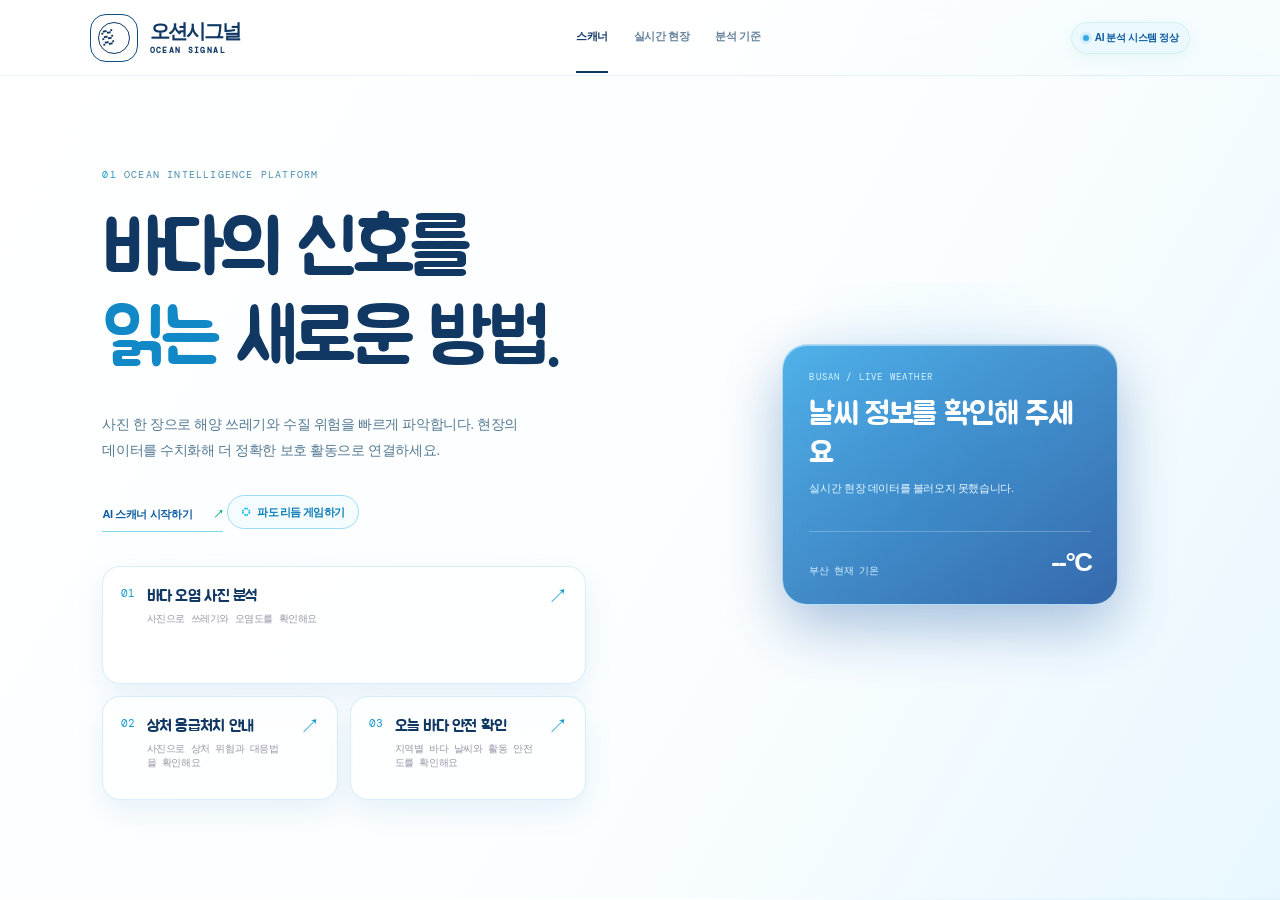
==== index.html @ 279c1b38 "Add ocean wave rhythm mini game" ====
<!doctype html>
<html lang="ko">
  <head>
    <meta charset="UTF-8" />
    <meta name="viewport" content="width=device-width, initial-scale=1.0" />
    <meta name="description" content="해양 쓰레기와 수질 위험을 AI 이미지로 분석하는 오션시그널" />
    <title>오션시그널 | AI 해양 오염 스캐너</title>
    <script>if (location.pathname.endsWith('/index.html')) location.replace('./');</script>
    <link rel="preconnect" href="https://fonts.googleapis.com" />
    <link rel="preconnect" href="https://fonts.gstatic.com" crossorigin />
    <link href="https://fonts.googleapis.com/css2?family=DM+Mono:wght@400;500&family=Manrope:wght@400;500;600;700;800&display=swap" rel="stylesheet" />
    <link rel="preconnect" href="https://fonts.googleapis.com" />
    <link rel="preconnect" href="https://fonts.gstatic.com" crossorigin />
    <link href="https://fonts.googleapis.com/css2?family=Jua&display=swap" rel="stylesheet" />
    <link rel="stylesheet" href="styles.css?v=app-ui22" />
  </head>
  <body class="home-page">
    <div class="page-shell">
      <header class="topbar">
        <a class="brand" href="#top" aria-label="오션시그널 홈">
          <span class="brand-mark">◒</span>
          <span>오션시그널</span>
        </a>
        <nav class="nav-links" aria-label="주요 메뉴">
          <a class="active" href="scanner.html">스캐너</a>
          <a href="report.html">실시간 현장</a>
          <a href="method.html">분석 기준</a>
        </nav>
        <div class="status-pill"><span class="pulse"></span>AI 분석 시스템 정상</div>
      </header>

      <main id="top">
        <section class="hero">
          <div class="hero-copy">
            <div class="eyebrow"><span>01</span> OCEAN INTELLIGENCE PLATFORM</div>
            <h1>바다의 신호를<br /><em>읽는</em> 새로운 방법.</h1>
            <p>사진 한 장으로 해양 쓰레기와 수질 위험을 빠르게 파악합니다. 현장의 데이터를 수치화해 더 정확한 보호 활동으로 연결하세요.</p>
            <a class="text-link" href="scanner.html">AI 스캐너 시작하기 <span>↗</span></a>
            <a class="mini-game-link" href="wave-rhythm.html"><span aria-hidden="true">◌</span> 파도 리듬 게임하기</a>
            <div class="hero-actions" aria-label="빠른 기능 이동">
              <a class="hero-action" href="scanner.html"><span class="hero-action-no">01</span><span><b>바다 오염 사진 분석</b><small>사진으로 쓰레기와 오염도를 확인해요</small></span><i>↗</i></a>
              <a class="hero-action" href="care.html"><span class="hero-action-no">02</span><span><b>상처 응급처치 안내</b><small>사진으로 상처 위험과 대응법을 확인해요</small></span><i>↗</i></a>
              <a class="hero-action" href="report.html"><span class="hero-action-no">03</span><span><b>오늘 바다 안전 확인</b><small>지역별 바다 날씨와 활동 안전도를 확인해요</small></span><i>↗</i></a>
            </div>
          </div>
          <div class="hero-art" aria-label="부산 오늘 바다 활동 안내">
            <div class="orb orb-a"></div><div class="orb orb-b"></div>
            <div class="wave wave-a"></div><div class="wave wave-b"></div>
            <div class="hero-orbit orbit-one"></div><div class="hero-orbit orbit-two"></div>
            <div class="home-weather-panel" role="status" aria-live="polite">
              <span class="home-weather-label">BUSAN / LIVE WEATHER</span>
              <strong id="busanGoValue">부산 바다 조건 확인 중</strong>
              <small id="busanGoDetail">오늘 바다 활동 가능 여부를 불러오고 있습니다.</small>
              <div class="home-temperature"><span>부산 현재 기온</span><b id="busanTemperature">--°C</b></div>
            </div>
          </div>
        </section>

        <section class="section scanner-section" id="scanner">
          <div class="section-heading"><div><span class="section-number">[1]</span><h2>AI 이미지 스캐너</h2></div><p>쓰레기 촬영 &amp; 오염 분석<br /><span>이미지를 업로드하면 오염 유형과 규모를 분석합니다.</span></p></div>
          <div class="scanner-grid">
            <div class="upload-card" id="dropZone">
              <div class="upload-icon">＋</div>
              <h3>현장 이미지를 넣어주세요</h3>
              <p>해변, 해상, 수면 이미지를 드래그하거나<br />파일을 선택해 분석을 시작하세요.</p>
              <label class="button primary" for="fileInput">이미지 선택 <span>↗</span></label>
              <input id="fileInput" type="file" accept="image/*" hidden />
              <div class="file-note">JPG, PNG · 최대 10MB</div>
              <div class="drop-message" id="dropMessage">샘플 이미지로 먼저 체험해보세요.</div>
              <button class="sample-button" id="sampleButton" type="button">샘플 분석 실행</button>
              <div class="ai-control" id="aiControl">
                <div class="ai-control-head"><span class="metric-label">REAL AI VISION</span><span class="ai-secure">KEY NEVER SAVED</span></div>
                <label for="aiApiKey">OpenAI API 키</label>
                <input id="aiApiKey" type="password" placeholder="sk-..." autocomplete="off" spellcheck="false" />
                <div class="ai-control-row">
                  <select id="aiModel" aria-label="AI 모델 선택">
                    <option value="gpt-5.4-mini">GPT-5.4 mini · 균형형</option>
                    <option value="gpt-5.6">GPT-5.6 · 고정밀</option>
                  </select>
                  <button class="button ai-button" id="aiAnalyzeButton" type="button">실제 AI로 분석</button>
                </div>
                <small>키는 이 브라우저에 저장하지 않습니다. 공개 서비스에서는 반드시 서버 프록시를 사용하세요.</small>
                <div class="ai-status" id="aiStatus" role="status">이미지를 선택한 뒤 실제 AI 분석을 실행하세요.</div>
              </div>
            </div>
            <div class="preview-card">
              <div class="card-top"><span>ANALYSIS PREVIEW</span><span class="mono" id="scanState">READY</span></div>
              <div class="preview-visual" id="previewVisual"><div class="preview-water"></div><div class="preview-sun"></div><div class="preview-island"></div><div class="preview-plastic plastic-a"></div><div class="preview-plastic plastic-b"></div><div class="scan-line"></div><div class="preview-placeholder"><span>◉</span><small>분석 이미지 미리보기</small></div></div>
              <div class="preview-footer"><div><span class="mini-label">DETECTED OBJECTS</span><strong id="detectedCount">—</strong></div><div><span class="mini-label">CONFIDENCE</span><strong id="confidence">—</strong></div><div class="analysis-badge" id="analysisBadge">WAITING</div></div>
            </div>
          </div>
        </section>

        <section class="section care-section" id="care">
          <div class="section-heading"><div><span class="section-number">[2]</span><h2>생명 응급 케어 &amp; 약 추천</h2></div><p>해양 상처 촬영 &amp; 초기 대응 가이드<br /><span>갯바위 긁힘, 성게·해조류 접촉 등 상황별 다음 행동을 안내합니다.</span></p></div>
          <div class="care-grid">
            <div class="care-upload-card" id="careDropZone">
              <div class="care-upload-icon">+</div>
              <span class="metric-label">FIRST AID IMAGE CHECK</span>
              <h3>상처 부위를 촬영해 주세요</h3>
              <p>상처 사진을 올리면 위험 신호와 초기 처치 순서를<br />확인하는 데모 분석을 실행합니다.</p>
              <label class="button primary" for="careFileInput">상처 이미지 선택 <span>↗</span></label>
              <input id="careFileInput" type="file" accept="image/*" hidden />
              <button class="sample-button" id="careSampleButton" type="button">샘플 상처 분석 실행</button>
              <div class="care-note">의료 진단·처방이 아닌 응급 대응 참고용 서비스입니다.</div>
            </div>
            <div class="care-result-card">
              <div class="card-top"><span>CARE ANALYSIS</span><span class="mono" id="careState">READY</span></div>
              <div class="care-result-body">
                <div class="care-preview" id="carePreview"><span>＋</span><small>분석 이미지 미리보기</small></div>
                <div class="care-summary"><span class="mini-label">OBSERVED SIGNAL</span><strong id="careSignal">분석 대기 중</strong><span class="care-risk low" id="careRisk">LOW · 초기 처치 확인</span></div>
              </div>
              <div class="care-steps" id="careSteps"><div><b>01</b><span>깨끗한 흐르는 물로 오염물을 씻어냅니다.</span></div><div><b>02</b><span>출혈이 있으면 깨끗한 거즈로 압박합니다.</span></div><div><b>03</b><span>가시·침이 남아 있으면 억지로 제거하지 않습니다.</span></div></div>
              <div class="care-pharmacy"><span class="mini-label">PHARMACY CHECKLIST</span><strong>약사에게 상처 사진과 알레르기 여부를 보여주세요.</strong><span>멸균 거즈 · 생리식염수 · 상처 보호재 등 구매 가능 항목을 확인하세요.</span></div>
            </div>
          </div>
          <div class="emergency-note"><span>!</span><p><strong>즉시 도움을 요청해야 하는 경우</strong><br />호흡 곤란, 의식 저하, 멈추지 않는 출혈, 얼굴·목 부위 부종, 심한 통증이나 전신 알레르기 반응이 있으면 119 또는 가까운 응급실로 연락하세요.</p></div>
        </section>

        <section class="section report-section" id="report">
          <div class="section-heading"><div><span class="section-number">[3]</span><h2>실시간 해양 환경 &amp; 자동 신고</h2></div><p>현장 촬영 · GPS · 기상·해양 데이터<br /><span>오염 규모와 바다 활동 가능 여부를 한 번에 확인합니다.</span></p></div>
          <div class="report-grid">
            <div class="report-capture-card">
              <div class="capture-head"><span class="metric-label">FIELD REPORT / LIVE INPUT</span><span class="live-dot">LIVE</span></div>
              <h3>바다 상태를 촬영하고<br /><em>현장 좌표를 기록하세요.</em></h3>
              <p>사진을 올리면 해양 쓰레기와 표면 오염을 수치화하고, 위치 정보와 함께 신고용 데이터로 정리합니다.</p>
              <label class="button primary" for="reportFileInput">현장 사진 선택 <span>→</span></label>
              <input id="reportFileInput" type="file" accept="image/*" capture="environment" hidden />
              <button class="sample-button" id="reportSampleButton" type="button">샘플 현장 데이터 불러오기</button>
              <div class="report-preview" id="reportPreview"><span>◎</span><small>사진을 선택하면 오염 분석 미리보기가 표시됩니다.</small></div>
              <div class="gps-row"><span class="metric-label">GPS LOCATION</span><strong id="gpsValue">위치 확인 대기</strong><button id="gpsButton" type="button">내 위치 확인</button></div>
            </div>
            <div class="report-data-card">
              <div class="card-top"><span>OCEAN CONDITIONS</span><span class="mono" id="reportState">READY</span></div>
              <a class="mmis-source-link" href="https://marine.kma.go.kr/mmis/" target="_blank" rel="noreferrer">기상청 해양기상기후정보포털(MMIS) 원문 보기 ↗</a>
              <div class="api-connect"><div><span class="metric-label">KMA MARINE OBSERVATION API</span><small>기상청 API허브 인증키를 입력하면 해양기상부이 최신 관측값을 불러옵니다.</small></div><div class="api-form"><input id="kmaApiKey" type="password" placeholder="authKey 입력" autocomplete="off" /><button id="kmaFetchButton" type="button">공식 데이터 불러오기</button></div><span id="kmaStatus">키 미입력 · 샘플 값 표시 중</span></div>
              <div class="khoa-connect"><div><span class="metric-label">BUSAN KHOA LIVE OBSERVATION · DT_0005</span><small>국립해양조사원 부산 조위관측소 실측 풍향·풍속</small></div><div class="api-form"><input id="khoaApiKey" type="password" placeholder="공공데이터포털 키" autocomplete="off" /><button id="khoaFetchButton" type="button">부산 실측 불러오기</button></div><span id="khoaStatus">키 미입력 · 기상청 API를 사용 중</span></div>
              <div class="condition-grid">
                <div><span class="metric-label">MARINE LITTER</span><strong id="litterValue">--</strong><small>items / 100㎡</small></div>
                <div><span class="metric-label">SURFACE POLLUTION</span><strong id="surfaceValue">--</strong><small>risk index / 100</small></div>
                <div><span class="metric-label">WIND</span><strong id="windValue">--</strong><small>풍향 · 풍속</small></div>
                <div><span class="metric-label">SIGNIFICANT WAVE</span><strong id="waveValue">--</strong><small>유의파고</small></div>
              </div>
              <div class="climate-line"><span class="metric-label">MARINE CLIMATE</span><strong id="climateValue">관측 데이터 확인 중</strong><span id="updatedValue">업데이트 대기</span></div>
              <div class="go-card" id="goCard"><span class="go-mark">?</span><div><span class="metric-label">ACTIVITY ADVISORY</span><strong id="goValue">사진 분석 후 판단</strong><p id="goReason">풍랑·오염·기상 조건을 함께 확인합니다.</p></div></div>
              <div class="report-actions"><button class="report-button" id="reportButton" type="button">지자체·해양경찰 신고 데이터 만들기 <span>→</span></button><span id="reportMessage">사진과 좌표를 입력하면 신고 버튼이 활성화됩니다.</span></div>
            </div>
          </div>
          <div class="report-note"><span>i</span><p><strong>신고 전 확인</strong><br />이 화면은 현장 기록을 돕는 데모입니다. 실제 신고는 119, 해양경찰 122 또는 관할 지자체 공식 채널을 이용하고, 기상·파고가 나쁠 때는 바다에 들어가지 마세요.</p></div>
        </section>

        <section class="section insights-section" id="insights">
          <div class="section-heading"><div><span class="section-number">[2]</span><h2>오염 인사이트</h2></div><p>수질 및 표면 위험 분석<br /><span>비전 AI가 발견한 위험 신호를 한눈에 확인하세요.</span></p></div>
          <div class="insight-grid">
            <article class="metric-card metric-dark"><span class="metric-label">TOTAL DETECTED TODAY</span><div class="metric-value">1,284 <small>items</small></div><div class="sparkline"><i></i><i></i><i></i><i></i><i></i><i></i><i></i><i></i><i></i><i></i><i></i><i></i></div><span class="metric-foot up">↑ 12.8% <b>vs last week</b></span></article>
            <article class="metric-card"><span class="metric-label">SURFACE RISK INDEX</span><div class="metric-value teal">18 <small>/ 100</small></div><div class="meter"><span style="width:18%"></span></div><span class="metric-foot">안전한 상태 <b>LOW RISK</b></span></article>
            <article class="metric-card"><span class="metric-label">DOMINANT POLLUTANT</span><div class="metric-value">Plastic</div><div class="chip-row"><span>PET 42%</span><span>Styrofoam 28%</span><span>Fishing gear 17%</span></div><span class="metric-foot">최근 7일 분석 기준</span></article>
          </div>
        </section>

        <section class="risk-banner" id="method"><div class="risk-badge">◌</div><div><span class="eyebrow">OCEAN RISK SIGNAL / 2024.06.12</span><h2>기름 유출, 적조, 변색, 거품까지<br /><em>숫자로 보이지 않던 위험을 보이게.</em></h2></div><div class="risk-score"><span>CURRENT SCORE</span><strong>18</strong><small>LOW</small></div></section>
      </main>
    </div>
    <script src="script.js?v=app-ui6"></script>
  </body>
</html>
---- styles.css ----
:root{--navy:#062638;--deep:#041a28;--ink:#082432;--mint:#a8f4db;--aqua:#6fe5d2;--cream:#f4f5ef;--line:rgba(8,36,50,.14);--mono:'DM Mono',monospace;--sans:'Manrope',sans-serif}*{box-sizing:border-box}html{scroll-behavior:smooth}body{margin:0;background:var(--cream);color:var(--ink);font-family:var(--sans)}a{color:inherit;text-decoration:none}.page-shell{max-width:1440px;margin:auto;overflow:hidden}.topbar{height:78px;display:flex;align-items:center;justify-content:space-between;padding:0 6.2%;border-bottom:1px solid var(--line);background:rgba(244,245,239,.9);position:sticky;top:0;z-index:10;backdrop-filter:blur(14px)}.brand{display:flex;gap:10px;align-items:center;font-weight:800;letter-spacing:-.04em}.brand-mark{display:grid;place-items:center;width:28px;height:28px;border-radius:50%;background:var(--navy);color:var(--mint);font-size:21px}.nav-links{display:flex;gap:34px;font-family:var(--mono);font-size:11px;color:#59717b}.nav-links a{padding:29px 0}.nav-links .active{color:var(--ink);border-bottom:2px solid var(--ink)}.status-pill{font-family:var(--mono);font-size:10px;color:#417163;background:#ddf6e9;padding:9px 12px;border-radius:30px}.pulse{display:inline-block;width:6px;height:6px;background:#26b881;border-radius:50%;margin-right:6px;box-shadow:0 0 0 3px #c4edd9}.hero{min-height:570px;padding:86px 6.2% 60px;display:grid;grid-template-columns:45% 55%;background:linear-gradient(110deg,#f4f5ef 0%,#f4f5ef 54%,#e6f5eb 54%,#d8f2e7 100%)}.eyebrow,.metric-label,.mini-label{font-family:var(--mono);font-size:10px;letter-spacing:.12em;color:#68817d}.eyebrow span,.section-number{color:#6ac2ad}.hero h1{font-size:clamp(48px,6vw,84px);line-height:1.04;letter-spacing:-.08em;margin:25px 0 26px;font-weight:700}.hero h1 em,.risk-banner em{font-family:Georgia,serif;font-weight:400;color:#139a87}.hero-copy>p{max-width:390px;line-height:1.8;color:#54707a;font-size:14px}.text-link{display:inline-block;margin-top:26px;font-family:var(--mono);font-size:11px;border-bottom:1px solid #305360;padding-bottom:9px}.text-link span{color:#0ca68a;margin-left:18px}.hero-art{position:relative;min-height:370px}.orb{position:absolute;border-radius:50%;filter:blur(1px)}.orb-a{width:280px;height:280px;right:20%;top:18px;background:radial-gradient(circle at 32% 25%,#d7fff0,#57cdb8 50%,#058c89 100%);box-shadow:20px 35px 50px #74bcae55}.orb-b{width:110px;height:110px;right:4%;top:230px;background:#a1e3c9;opacity:.7}.wave{position:absolute;width:420px;height:140px;border:1px solid #5cc9b4;border-radius:50%;transform:rotate(-26deg);right:5%;top:105px;opacity:.55}.wave-b{width:520px;right:0;top:70px;opacity:.25}.hero-orbit{position:absolute;border:1px solid #6bcfb5;border-radius:50%;width:340px;height:180px;right:12%;top:74px;transform:rotate(-35deg)}.orbit-two{width:230px;height:340px;right:20%;top:-6px;transform:rotate(48deg);opacity:.7}.radar-card{position:absolute;width:142px;height:142px;border-radius:50%;right:25%;top:89px;border:1px solid #d0ffef;background:radial-gradient(circle,#2cbca8 0 2px,transparent 3px),radial-gradient(circle at center,#ffffff12 0 34%,transparent 35%),#118f8c88;box-shadow:0 0 0 14px #d8fff322,0 0 0 15px #77d8c444}.radar-cross{position:absolute;inset:50% 0 auto;border-top:1px solid #c1ffed}.radar-cross:after{content:'';position:absolute;left:50%;top:-71px;height:142px;border-left:1px solid #c1ffed}.radar-dot{position:absolute;width:7px;height:7px;background:#e8fff5;border-radius:50%;box-shadow:0 0 0 4px #b7ffe733}.dot-one{left:35px;top:42px}.dot-two{right:24px;top:60px}.dot-three{left:72px;bottom:27px}.radar-label{position:absolute;bottom:-33px;left:15px;font:9px var(--mono);color:#377d74}.float-label{position:absolute;background:#f5fff6cc;padding:10px 13px;box-shadow:0 10px 22px #126c5840;color:#75918b;font:9px var(--mono);line-height:1.7}.float-label strong{font-size:11px;color:#0a756b}.label-a{top:50px;right:6%}.label-b{bottom:33px;right:22%}.section{padding:92px 6.2%;border-bottom:1px solid var(--line)}.section-heading{display:flex;justify-content:space-between;align-items:end;margin-bottom:40px}.section-heading h2{display:inline;margin-left:18px;font-size:35px;letter-spacing:-.07em}.section-heading p{font-size:12px;line-height:1.8;text-align:right;color:#48646d;margin:0}.section-heading p span{color:#879a9d}.scanner-grid{display:grid;grid-template-columns:1fr 1.15fr;gap:22px}.upload-card,.preview-card{min-height:330px;border:1px solid #b8d4c9;border-radius:18px;background:#f7fcf4;padding:28px}.upload-card{display:flex;flex-direction:column;align-items:center;justify-content:center;text-align:center;border-style:dashed;transition:.2s}.upload-card.dragover{background:#e5faf0;border-color:#27ab92}.upload-icon{width:42px;height:42px;border:1px solid #a8cfc0;border-radius:50%;display:grid;place-items:center;font-size:25px;color:#4cb49b;margin-bottom:16px}.upload-card h3{margin:0 0 10px;font-size:18px;letter-spacing:-.05em}.upload-card p{font-size:12px;line-height:1.7;color:#71888c;margin:0 0 20px}.button{cursor:pointer;border:0;border-radius:4px;padding:13px 23px;font:11px var(--mono)}.primary{background:var(--navy);color:var(--mint)}.primary span{margin-left:20px}.file-note{font:9px var(--mono);color:#9aacad;margin-top:12px}.drop-message{font-size:11px;color:#369f8b;margin-top:22px}.sample-button{border:0;background:none;color:#527b7d;text-decoration:underline;font:10px var(--mono);margin-top:7px;cursor:pointer}.preview-card{background:#062a3b;color:#edfef6;border:0;padding:0;overflow:hidden}.card-top,.preview-footer{display:flex;justify-content:space-between;align-items:center;padding:18px 22px;font:10px var(--mono);color:#8fb5ae}.mono{color:#a1f3dc}.preview-visual{height:235px;position:relative;overflow:hidden;background:linear-gradient(160deg,#a4ddd1,#1b8e90)}.preview-water{position:absolute;inset:50% 0 0;background:repeating-linear-gradient(175deg,#088b90 0 9px,#0b9b9b 10px 12px,#087a88 13px 20px);opacity:.8}.preview-sun{position:absolute;width:95px;height:95px;border-radius:50%;background:#e9fff0;right:15%;top:30px;opacity:.8}.preview-island{position:absolute;width:70%;height:45px;background:#16676c;bottom:55px;left:-4%;border-radius:50% 50% 0 0;transform:rotate(-4deg)}.preview-plastic{position:absolute;background:#ddfff0;box-shadow:0 0 14px #a6fff0}.plastic-a{width:20px;height:38px;bottom:87px;left:46%;transform:rotate(27deg);border-radius:4px}.plastic-b{width:46px;height:10px;bottom:70px;left:62%;transform:rotate(-22deg)}.scan-line{position:absolute;left:0;right:0;top:46%;height:1px;background:#d2fff1;box-shadow:0 0 10px 2px #d2fff1;animation:scan 2.5s infinite}.preview-placeholder{position:absolute;inset:0;display:flex;flex-direction:column;align-items:center;justify-content:center;color:#caffee;opacity:.65}.preview-placeholder span{font-size:34px}.preview-placeholder small{font:10px var(--mono)}.preview-footer{border-top:1px solid #1f4c55;gap:30px;justify-content:flex-start}.preview-footer>div{display:flex;flex-direction:column;gap:6px}.preview-footer strong{font-size:18px}.analysis-badge{margin-left:auto;color:#a1f3dc;border:1px solid #3a827b;padding:7px 9px;border-radius:3px}.insights-section{padding-top:78px}.insight-grid{display:grid;grid-template-columns:1fr 1fr 1fr;gap:18px}.metric-card{min-height:205px;background:#e9f5eb;border-radius:12px;padding:22px}.metric-dark{background:var(--navy);color:#e9fff7}.metric-value{font-size:39px;font-weight:700;letter-spacing:-.08em;margin:20px 0}.metric-value small{font:11px var(--mono);letter-spacing:0;color:#83a19d}.metric-value.teal{color:#10a58d}.sparkline{height:30px;display:flex;align-items:end;gap:4px;margin-bottom:13px}.sparkline i{width:8px;background:#62d2bb;border-radius:2px}.sparkline i:nth-child(1){height:9px}.sparkline i:nth-child(2){height:15px}.sparkline i:nth-child(3){height:11px}.sparkline i:nth-child(4){height:20px}.sparkline i:nth-child(5){height:16px}.sparkline i:nth-child(6){height:26px}.sparkline i:nth-child(7){height:19px}.sparkline i:nth-child(8){height:24px}.sparkline i:nth-child(9){height:16px}.sparkline i:nth-child(10){height:27px}.sparkline i:nth-child(11){height:25px}.sparkline i:nth-child(12){height:30px}.metric-foot{font:10px var(--mono);color:#557e76}.metric-dark .metric-foot{color:#8bcbbd}.metric-foot b{font-weight:400;color:#99a9a1;margin-left:10px}.up{color:#72e2c4}.meter{height:7px;background:#c9e1d4;border-radius:10px;margin:30px 0 17px}.meter span{display:block;height:100%;border-radius:10px;background:#16b293}.chip-row{display:flex;flex-wrap:wrap;gap:5px;margin:27px 0 23px}.chip-row span{font:9px var(--mono);border:1px solid #bdd7cb;padding:6px 7px;border-radius:3px;color:#557b75}.risk-banner{margin:0 6.2%;padding:48px 0;display:flex;align-items:center;gap:28px;border-bottom:1px solid var(--line)}.risk-badge{width:58px;height:58px;border:1px solid #b8d7c7;border-radius:50%;display:grid;place-items:center;font-size:27px;color:#16a38b}.risk-banner h2{font-size:27px;letter-spacing:-.06em;line-height:1.25;margin:14px 0 0}.risk-score{margin-left:auto;text-align:right}.risk-score span,.risk-score small{display:block;font:9px var(--mono);color:#77938d}.risk-score strong{font-size:52px;letter-spacing:-.09em;color:#139b88;display:block;line-height:1}.risk-score small{color:#139b88;margin-top:3px}footer{display:flex;justify-content:space-between;padding:35px 6.2%;font:9px var(--mono);color:#7f9b98}@keyframes scan{0%,100%{top:25%}50%{top:75%}}@media(max-width:800px){.topbar{padding:0 20px}.nav-links{display:none}.status-pill{font-size:8px}.hero{grid-template-columns:1fr;padding:58px 20px 15px}.hero-art{min-height:300px}.section{padding:65px 20px}.section-heading{display:block}.section-heading p{text-align:left;margin-top:15px}.scanner-grid,.insight-grid{grid-template-columns:1fr}.risk-banner{margin:0 20px;flex-wrap:wrap}.risk-score{margin-left:86px}footer{padding:28px 20px;gap:14px;flex-wrap:wrap}}
 .care-section{background:#edf7f0}.care-grid{display:grid;grid-template-columns:.85fr 1.35fr;gap:22px}.care-upload-card,.care-result-card{border-radius:18px;min-height:385px}.care-upload-card{border:1px dashed #99cdbc;background:#f8fff8;display:flex;flex-direction:column;align-items:center;justify-content:center;text-align:center;padding:28px}.care-upload-icon{width:48px;height:48px;border-radius:50%;display:grid;place-items:center;color:#168e7d;font-size:29px;border:1px solid #9bd5c2;margin-bottom:18px}.care-upload-card h3{font-size:21px;letter-spacing:-.06em;margin:13px 0 10px}.care-upload-card p{font-size:12px;line-height:1.8;color:#71888c;margin:0 0 19px}.care-note{font:9px var(--mono);color:#9aacad;margin-top:18px}.care-result-card{background:var(--navy);color:#effff7;overflow:hidden}.care-result-body{display:grid;grid-template-columns:1fr 1fr;gap:20px;padding:0 22px 20px}.care-preview{height:154px;border-radius:10px;background:linear-gradient(145deg,#bdded2,#568e83 55%,#2c5f62);display:flex;flex-direction:column;align-items:center;justify-content:center;color:#d7fff0;box-shadow:inset 0 0 0 1px #c5fff033}.care-preview span{font-size:36px}.care-preview small{font:10px var(--mono);margin-top:7px}.care-summary{display:flex;flex-direction:column;justify-content:center;gap:12px}.care-summary strong{font-size:22px;letter-spacing:-.06em}.care-risk{width:max-content;padding:7px 9px;border-radius:3px;font:9px var(--mono)}.care-risk.low{color:#a4f2cf;background:#1b665a}.care-steps{border-top:1px solid #1e4e56;border-bottom:1px solid #1e4e56;padding:14px 22px;display:grid;gap:10px}.care-steps div{display:flex;align-items:center;gap:12px;font-size:11px;color:#c8e9de}.care-steps b{font:10px var(--mono);color:var(--aqua)}.care-pharmacy{display:flex;flex-direction:column;gap:7px;padding:16px 22px;color:#a7c7c1}.care-pharmacy strong{color:#e8fff5;font-size:12px}.care-pharmacy span:last-child{font-size:11px;line-height:1.6}.emergency-note{margin-top:20px;display:flex;align-items:flex-start;gap:14px;border:1px solid #e6c9a3;background:#fff8ec;border-radius:12px;padding:16px 20px;color:#795c3d}.emergency-note>span{width:24px;height:24px;border-radius:50%;display:grid;place-items:center;background:#d88945;color:#fff;font-weight:800;flex:none}.emergency-note p{font-size:11px;line-height:1.65;margin:0}.emergency-note strong{color:#a95425}@media(max-width:800px){.care-grid{grid-template-columns:1fr}.care-result-body{grid-template-columns:1fr}.care-upload-card,.care-result-card{min-height:auto}.emergency-note{margin-top:16px}}
.report-section{background:#f4f8f2}.report-grid{display:grid;grid-template-columns:.85fr 1.35fr;gap:22px}.report-capture-card,.report-data-card{border-radius:18px;min-height:480px}.report-capture-card{background:#e3f3e8;border:1px solid #b9daca;padding:29px}.capture-head,.gps-row,.report-actions{display:flex;align-items:center;justify-content:space-between;gap:10px}.live-dot{font:9px var(--mono);color:#168e7d;background:#c7f3db;border-radius:20px;padding:6px 8px}.live-dot:before{content:'';display:inline-block;width:5px;height:5px;border-radius:50%;background:#1bb27c;margin-right:5px}.report-capture-card h3{font-size:27px;line-height:1.2;letter-spacing:-.07em;margin:42px 0 13px}.report-capture-card h3 em{font-family:Georgia,serif;color:#129983;font-weight:400}.report-capture-card>p{font-size:12px;line-height:1.8;color:#5e797c;margin-bottom:22px}.report-preview{height:120px;margin:23px 0 18px;border-radius:11px;background:linear-gradient(145deg,#9ed9cc,#287a7f);display:flex;flex-direction:column;align-items:center;justify-content:center;color:#dffff2;text-align:center}.report-preview span{font-size:32px}.report-preview small{font:9px var(--mono);padding:0 10px}.gps-row{border-top:1px solid #b7d7c8;padding-top:16px}.gps-row strong{font:10px var(--mono);color:#227e72;margin-left:auto}.gps-row button{border:0;background:none;text-decoration:underline;color:#287c73;font:10px var(--mono);cursor:pointer}.report-data-card{background:var(--navy);color:#effff7;overflow:hidden}.condition-grid{display:grid;grid-template-columns:1fr 1fr;gap:1px;background:#1e4e56;margin:0 22px 20px}.condition-grid>div{background:var(--navy);padding:18px 15px;display:flex;flex-direction:column;gap:7px}.condition-grid strong{font-size:22px;letter-spacing:-.06em;color:#a5f4df}.condition-grid small{font:9px var(--mono);color:#8eafa9}.climate-line{display:flex;align-items:center;gap:13px;border-top:1px solid #1e4e56;border-bottom:1px solid #1e4e56;padding:16px 22px}.climate-line strong{font-size:13px;color:#d9fff0}.climate-line span:last-child{font:9px var(--mono);color:#8eafa9;margin-left:auto}.go-card{display:flex;gap:13px;align-items:center;margin:18px 22px;padding:16px;background:#174e50;border-radius:10px}.go-card.caution{background:#5b5440}.go-mark{width:35px;height:35px;border-radius:50%;display:grid;place-items:center;background:#2bb791;color:#062a3b;font-weight:800}.go-card.caution .go-mark{background:#e2b966}.go-card>div{display:flex;flex-direction:column;gap:5px}.go-card strong{font-size:18px}.go-card p{margin:0;color:#b9d7ce;font-size:10px}.report-actions{padding:0 22px 18px;flex-wrap:wrap}.report-button{border:0;background:var(--mint);color:var(--navy);padding:13px 15px;border-radius:4px;font:10px var(--mono);cursor:pointer}.report-button span{margin-left:18px}.report-button.sent{background:#b8f2d0}.report-actions>span{font:9px var(--mono);color:#91b2a9}.report-note{margin-top:20px;display:flex;align-items:flex-start;gap:14px;border:1px solid #bed3c7;background:#f8fff9;border-radius:12px;padding:16px 20px;color:#55716c}.report-note>span{width:24px;height:24px;border-radius:50%;display:grid;place-items:center;background:#1a9c87;color:#fff;font-weight:800;flex:none}.report-note p{font-size:11px;line-height:1.65;margin:0}.report-note strong{color:#197a6a}@media(max-width:800px){.report-grid{grid-template-columns:1fr}.report-capture-card,.report-data-card{min-height:auto}.report-capture-card h3{margin-top:30px}.condition-grid{margin:0 14px 16px}.climate-line{align-items:flex-start;flex-wrap:wrap}.climate-line span:last-child{margin-left:0}.report-actions{padding:0 14px 18px}.report-note{margin-top:16px}}
.api-connect{padding:13px 22px 16px;border-bottom:1px solid #1e4e56;display:grid;grid-template-columns:1fr auto;gap:8px 14px}.api-connect>div:first-child{display:flex;flex-direction:column;gap:5px}.api-connect small{font-size:10px;color:#9fbbb4;line-height:1.4}.api-form{display:flex;gap:6px;align-items:center}.api-form input{width:140px;border:1px solid #3d6f6c;background:#0c3643;color:#eafff7;padding:9px 10px;border-radius:3px;font:9px var(--mono)}.api-form button{border:1px solid #5bb9a4;background:transparent;color:#a8f4db;padding:9px 10px;border-radius:3px;font:9px var(--mono);cursor:pointer}.api-connect>span:last-child{font:9px var(--mono);color:#77aaa0;grid-column:1 / -1}.go-card.danger{background:#713e43}.go-card.danger .go-mark{background:#f18c85}.go-card.danger .go-mark:after{content:'!';font-size:18px}.go-card.danger .go-mark{font-size:0}@media(max-width:800px){.api-connect{grid-template-columns:1fr}.api-form input{flex:1;width:auto}.api-connect>span:last-child{grid-column:auto}}

/* Refined visual system */
:root{--cream:#f5f8f5;--ink:#12323a;--navy:#083746;--deep:#062631;--mint:#b8f3dd;--aqua:#69dac5;--line:rgba(18,50,58,.12);--shadow:0 18px 50px rgba(13,63,67,.08)}
body{background:radial-gradient(circle at 8% 0%,#ffffff 0 16%,transparent 38%),var(--cream);letter-spacing:-.01em}
.page-shell{max-width:1520px;background:rgba(245,248,245,.72)}
.topbar{height:72px;padding:0 7%;border-bottom-color:rgba(18,50,58,.1);background:rgba(250,252,249,.82)}
.brand{font-size:15px;letter-spacing:-.06em}.brand-mark{width:31px;height:31px;box-shadow:0 7px 18px rgba(7,55,70,.16)}
.nav-links{gap:30px;color:#688087}.nav-links a{padding:26px 0;transition:.2s}.nav-links a:hover{color:#0b746d}.status-pill{border:1px solid #ccebdc;background:#e8f8ef;box-shadow:0 5px 16px rgba(19,155,136,.08)}
.hero{min-height:610px;padding:100px 7% 70px;background:linear-gradient(115deg,#f9fbf8 0%,#f5f8f5 54%,#e7f7ef 54%,#d8f3e8 100%)}
.hero-copy{padding-top:14px}.hero h1{font-size:clamp(50px,6vw,88px);line-height:1.02;margin:25px 0 28px;color:#0c303b}.hero-copy>p{max-width:420px;font-size:14px;color:#5b7379}.text-link{margin-top:30px;color:#0d4c56;border-bottom-color:#97bcb5;transition:.2s}.text-link:hover{color:#0c9c88;border-bottom-color:#0c9c88}
.hero-art{min-height:405px}.radar-card{box-shadow:0 0 0 14px #d8fff322,0 20px 45px rgba(9,112,106,.2)}.float-label{border:1px solid rgba(255,255,255,.75);border-radius:8px;backdrop-filter:blur(10px);box-shadow:0 14px 30px rgba(18,91,79,.14)}
.section{padding:104px 7%;border-bottom-color:rgba(18,50,58,.1)}.section-heading{margin-bottom:46px}.section-heading h2{font-size:38px;color:#163942}.section-heading p{color:#61777d}
.upload-card,.care-upload-card,.report-capture-card{box-shadow:var(--shadow);transition:transform .25s,box-shadow .25s}.upload-card:hover,.care-upload-card:hover,.report-capture-card:hover{transform:translateY(-3px);box-shadow:0 22px 55px rgba(13,63,67,.12)}
.upload-card,.preview-card,.care-upload-card,.care-result-card,.report-capture-card,.report-data-card{border-radius:22px}.upload-card{background:rgba(252,255,251,.9);border-color:#b8d8cc}.upload-card h3,.care-upload-card h3{font-size:20px}.button{border-radius:8px;transition:transform .2s,box-shadow .2s}.button:hover{transform:translateY(-2px);box-shadow:0 8px 18px rgba(6,54,70,.15)}.primary{background:#0b3b4b}
.preview-card,.care-result-card,.report-data-card{box-shadow:0 18px 45px rgba(5,42,57,.16)}.card-top{padding:20px 24px}.preview-visual{height:250px}.preview-footer{padding:20px 24px}
.care-section{background:linear-gradient(180deg,#edf8f1,#f5faf5)}.report-section{background:#f7faf6}.care-upload-card{background:rgba(253,255,252,.9)}.report-capture-card{background:#e9f7ed;border-color:#c4dfcf}
.condition-grid{border-radius:13px;overflow:hidden}.condition-grid>div{padding:20px 17px}.condition-grid strong{font-size:24px}.go-card{border:1px solid rgba(255,255,255,.08);box-shadow:inset 0 1px 0 rgba(255,255,255,.06)}.report-button{border-radius:8px;transition:.2s}.report-button:hover{transform:translateY(-2px);box-shadow:0 8px 18px rgba(168,244,219,.18)}
.api-connect{background:rgba(0,0,0,.08);padding:16px 24px 18px}.api-form input,.api-form button{border-radius:8px}.api-form button{transition:.2s}.api-form button:hover{background:#164e58;color:#eafff7}
.metric-card{border-radius:16px;box-shadow:var(--shadow);border-color:#d3e5da}.metric-dark{box-shadow:0 18px 45px rgba(4,38,52,.18)}.risk-banner{margin:0 7%;padding:56px 0}.risk-badge{box-shadow:0 8px 20px rgba(22,163,139,.11)}footer{padding:38px 7%;color:#78918d}
@media(max-width:800px){.topbar{height:64px}.hero{min-height:auto;padding:62px 20px 25px}.hero h1{font-size:clamp(45px,13vw,66px)}.hero-art{min-height:315px}.section{padding:72px 20px}.section-heading h2{font-size:31px}.section-heading{margin-bottom:32px}.upload-card,.preview-card,.care-upload-card,.care-result-card,.report-capture-card,.report-data-card{border-radius:18px}.risk-banner{margin:0 20px;padding:42px 0}.risk-banner h2{font-size:23px}footer{padding:30px 20px}}
/* Real AI analysis controls */
.ai-control{margin-top:22px;padding:16px;border:1px solid var(--line,rgba(18,50,58,.12));border-radius:16px;background:rgba(255,255,255,.7);text-align:left}
.ai-control-head,.ai-control-row{display:flex;align-items:center;justify-content:space-between;gap:10px}
.ai-control label{display:block;margin:10px 0 6px;font-size:12px;font-weight:700;color:var(--ink,#12323a)}
.ai-control input,.ai-control select{width:100%;min-height:42px;border:1px solid rgba(18,50,58,.18);border-radius:10px;background:#fff;color:var(--ink,#12323a);padding:0 12px;font:inherit;font-size:13px;box-sizing:border-box}
.ai-control-row{margin-top:10px}
.ai-control select{max-width:48%;font-size:12px}
.ai-button{border:0!important;cursor:pointer;white-space:nowrap;background:var(--navy,#083746)!important;color:#fff!important}
.ai-button:disabled{opacity:.55;cursor:wait}
.ai-secure{font:500 9px 'DM Mono',monospace;letter-spacing:.08em;color:#257b68}
.ai-control small{display:block;margin-top:10px;color:#64787b;font-size:11px;line-height:1.55}
.ai-status{margin-top:10px;padding-top:10px;border-top:1px solid var(--line,rgba(18,50,58,.12));font-size:12px;line-height:1.5;color:#32616a}
.mmis-source-link{display:block;padding:0 24px 12px;color:#8fd9c8;font:9px var(--mono);text-decoration:underline;text-underline-offset:3px}
.khoa-connect{padding:14px 24px 16px;border-bottom:1px solid #1e4e56;display:grid;grid-template-columns:1fr auto;gap:8px 14px;background:rgba(0,0,0,.1)}.khoa-connect>div:first-child{display:flex;flex-direction:column;gap:5px}.khoa-connect small{font-size:10px;color:#9fbbb4;line-height:1.4}.khoa-connect>span:last-child{grid-column:1 / -1;font:9px var(--mono);color:#77aaa0}@media(max-width:800px){.khoa-connect{grid-template-columns:1fr}.khoa-connect>span:last-child{grid-column:auto}}
.analysis-details{display:block}.preview-card #analysisDetails{padding:18px 22px 22px;border-top:1px solid #1f4c55;color:#dff9ef;background:#062a3b}.analysis-detail-head{display:flex;flex-direction:column;gap:7px;margin-bottom:14px}.analysis-detail-summary{font-size:14px;line-height:1.5;color:#f3fff9}.analysis-detail-grid{display:grid;grid-template-columns:1fr 1fr;gap:1px;background:#1f4c55;border:1px solid #1f4c55;border-radius:8px;overflow:hidden}.analysis-detail-grid>div{display:flex;flex-direction:column;gap:7px;padding:12px;background:#0a3442;min-width:0}.analysis-detail-grid strong{font-size:11px;line-height:1.5;color:#b9eddd;font-weight:500;overflow-wrap:anywhere}.analysis-advice{margin-top:12px;padding:12px;border-radius:8px;background:#174e50}.analysis-advice p{margin:7px 0 0;font-size:11px;line-height:1.6;color:#d4f5e9}.preview-card #analysisDetails .mini-label{color:#83b9ad;font-size:9px}@media(max-width:520px){.analysis-detail-grid{grid-template-columns:1fr}.preview-card #analysisDetails{padding:16px}.analysis-detail-summary{font-size:13px}}
@media(max-width:520px){.ai-control-row{align-items:stretch;flex-direction:column}.ai-control select{max-width:none}.ai-button{width:100%}}
.preview-card #analysisAlert{margin:0 22px 22px;padding:15px;border-radius:10px;border:1px solid #2e6a63;background:#174e50;color:#eafff7}
.analysis-alert-title{display:flex;justify-content:space-between;align-items:center;gap:10px}
.analysis-alert-title span{font:9px var(--mono);letter-spacing:.1em;color:#a5f4df}
.analysis-alert-title strong{font:11px var(--mono);padding:5px 8px;border-radius:4px;color:#062a3b;background:#78e2c5}
.analysis-alert-grid{display:grid;grid-template-columns:1fr 1fr;gap:8px;margin-top:12px}
.analysis-alert-grid>div{padding:10px;border-radius:7px;background:rgba(0,0,0,.14)}
.analysis-alert-grid b{display:block;margin-top:6px;color:#eafff7;font-size:14px}
.analysis-alert-grid p{margin:5px 0 0;color:#c8e9de;font-size:10px;line-height:1.5}
.analysis-alert>small{display:block;margin-top:11px;color:#8fb5ae;font-size:9px;line-height:1.5}
.analysis-alert.caution{background:#5b5440;border-color:#e2b966}.analysis-alert.caution .analysis-alert-title strong{background:#e2b966}
.analysis-alert.danger{background:#713e43;border-color:#f18c85}.analysis-alert.danger .analysis-alert-title strong{background:#f18c85}
.analysis-alert.critical{background:#8b3038;border-color:#ff9d92}.analysis-alert.critical .analysis-alert-title strong{background:#ff9d92}
@media(max-width:520px){.analysis-alert-grid{grid-template-columns:1fr}.preview-card #analysisAlert{margin:0 16px 16px}}
.hero-actions{display:grid;grid-template-columns:repeat(4,minmax(0,1fr));gap:8px;margin-top:32px;max-width:720px}
.hero-action{display:flex;align-items:center;gap:9px;min-height:67px;padding:10px 11px;border:1px solid rgba(20,117,105,.2);border-radius:10px;background:rgba(255,255,255,.55);transition:transform .2s,background .2s,box-shadow .2s}
.hero-action:hover{transform:translateY(-3px);background:#fff;box-shadow:0 12px 24px rgba(18,91,79,.12)}
.hero-action-no{font:10px var(--mono);color:#159982;align-self:flex-start;padding-top:2px}
.hero-action span:nth-child(2){display:flex;flex-direction:column;gap:4px;min-width:0}
.hero-action b{font-size:11px;letter-spacing:-.04em;white-space:nowrap}
.hero-action small{font:8px var(--mono);color:#6c8582;white-space:nowrap}
.hero-action i{margin-left:auto;color:#159982;font-style:normal;font-size:15px}
.section{scroll-margin-top:78px}
.section-heading h2{position:relative}
.section-heading h2:after{content:'↘';display:inline-block;margin-left:12px;color:#20a58d;font:14px var(--mono);vertical-align:middle;opacity:.7}
.nav-links a{transition:color .2s,border-color .2s}
.nav-links a:hover{color:#0b9b86}
.section-number{font-weight:500}
@media(max-width:800px){.hero-actions{grid-template-columns:1fr;max-width:300px;gap:7px;margin-top:26px}.hero-action{min-height:54px}.section{scroll-margin-top:64px}.section-heading h2:after{font-size:12px}}
.page-hero{padding:82px 7% 70px;background:linear-gradient(120deg,#f4f5ef,#d9f3e8);border-bottom:1px solid var(--line)}
.page-hero-soft{background:linear-gradient(120deg,#f4f5ef,#e9f7ec)}
.page-hero-blue{background:linear-gradient(120deg,#eaf5ef,#d7eef0)}
.page-hero h1{font-size:clamp(42px,6vw,76px);line-height:1.06;letter-spacing:-.08em;margin:24px 0 22px}
.page-hero h1 em{font-family:Georgia,serif;font-weight:400;color:#139a87}
.page-hero p{max-width:540px;line-height:1.9;color:#54707a;font-size:14px;margin:0}
.page-hero .text-link{margin-top:30px}
.page-hero+.section{padding-top:76px}
.page-hero~footer{border-top:1px solid var(--line)}
@media(max-width:800px){.page-hero{padding:58px 20px 52px}.page-hero h1{font-size:clamp(42px,12vw,64px)}.page-hero+.section{padding-top:58px}}
body{background:radial-gradient(circle at 10% 0%,#e4f7ed 0 16%,transparent 40%),radial-gradient(circle at 92% 14%,#dff3f0 0 12%,transparent 32%),var(--cream)}
.page-shell{position:relative}
.topbar{box-shadow:0 8px 28px rgba(14,71,73,.05);border-bottom-color:rgba(18,50,58,.09)}
.brand{font-size:15px}.brand-mark{box-shadow:0 0 0 6px rgba(111,229,210,.18),0 8px 18px rgba(6,54,70,.18)}
.status-pill{box-shadow:inset 0 0 0 1px rgba(39,184,129,.12),0 5px 14px rgba(39,184,129,.08)}
.hero{position:relative;isolation:isolate;overflow:hidden;background:linear-gradient(115deg,#f7faf5 0%,#f7faf5 54%,#dff8ec 54%,#c9f1df 100%)}
.hero:before{content:'OCEAN SIGNAL';position:absolute;right:5%;bottom:25px;color:rgba(19,154,135,.11);font:700 clamp(44px,7vw,104px)/1 var(--mono);letter-spacing:-.1em;z-index:-1}
.hero-copy{position:relative;z-index:1}.hero h1{ text-shadow:0 10px 28px rgba(8,55,70,.07)}
.hero-art{filter:saturate(1.08)}.orb-a{box-shadow:20px 35px 50px rgba(8,111,106,.22),inset -15px -20px 30px rgba(255,255,255,.18)}
.float-label{border:1px solid rgba(255,255,255,.9);border-radius:9px;background:rgba(250,255,251,.7);backdrop-filter:blur(14px)}
.section{position:relative}.section:before{content:'';position:absolute;top:0;left:7%;right:7%;height:1px;background:linear-gradient(90deg,transparent,rgba(19,154,135,.22),transparent)}
.section-heading{position:relative}.section-heading>div:first-child{display:flex;align-items:center;gap:10px}.section-heading h2{margin-left:0}.section-heading h2:after{content:'';display:block;width:34px;height:3px;margin:12px 0 0;border-radius:99px;background:linear-gradient(90deg,#20a58d,#b8f3dd)}
.upload-card,.care-upload-card,.report-capture-card{position:relative;overflow:hidden;border-color:rgba(55,157,133,.3);background:linear-gradient(145deg,rgba(255,255,255,.96),rgba(235,249,239,.88))}
.upload-card:after,.care-upload-card:after,.report-capture-card:after{content:'◌';position:absolute;right:-18px;top:-35px;color:rgba(20,165,141,.08);font:150px/1 Georgia,serif;pointer-events:none}
.upload-card:hover,.care-upload-card:hover,.report-capture-card:hover{transform:translateY(-5px);box-shadow:0 24px 55px rgba(13,63,67,.16)}
.upload-icon,.care-upload-icon{box-shadow:0 0 0 9px rgba(111,229,210,.12);background:#f4fff8}
.preview-card,.care-result-card,.report-data-card{position:relative;box-shadow:0 24px 60px rgba(5,42,57,.24);background:linear-gradient(155deg,#083746,#052632)}
.preview-card:before,.care-result-card:before,.report-data-card:before{content:'';position:absolute;inset:0;background:radial-gradient(circle at 90% 0%,rgba(111,229,210,.14),transparent 34%);pointer-events:none}
.card-top{letter-spacing:.08em}.analysis-badge{box-shadow:0 0 18px rgba(161,243,220,.14)}
.metric-card{position:relative;overflow:hidden;transition:transform .22s,box-shadow .22s}.metric-card:hover{transform:translateY(-5px);box-shadow:0 24px 52px rgba(13,63,67,.14)}
.metric-card:after{content:'';position:absolute;right:-24px;bottom:-42px;width:130px;height:130px;border:1px solid rgba(20,165,141,.18);border-radius:50%;box-shadow:0 0 0 14px rgba(20,165,141,.04),0 0 0 28px rgba(20,165,141,.03)}
.metric-dark:after{border-color:rgba(168,244,219,.22);box-shadow:0 0 0 14px rgba(168,244,219,.05),0 0 0 28px rgba(168,244,219,.03)}
.hero-action{position:relative;z-index:2;box-shadow:0 9px 20px rgba(18,91,79,.06)}
.page-hero{position:relative;isolation:isolate;overflow:hidden;min-height:360px}.page-hero:after{content:'◌';position:absolute;right:7%;top:-125px;color:rgba(20,165,141,.1);font:430px/1 Georgia,serif;z-index:-1}.page-hero-blue:after{color:rgba(8,55,70,.1)}
.page-hero .eyebrow{display:inline-flex;align-items:center;gap:8px;padding:7px 10px;border:1px solid rgba(19,154,135,.18);border-radius:99px;background:rgba(255,255,255,.4)}
.page-hero h1{max-width:760px}.page-hero p{max-width:560px;font-size:15px}
.care-section,.report-section,.insights-section{background:rgba(248,252,247,.7)}
.risk-banner{position:relative;overflow:hidden}.risk-banner:after{content:'RISK';position:absolute;right:6%;font:700 92px/1 var(--mono);color:rgba(19,154,135,.06)}
@media(max-width:800px){.hero:before{right:-20%;bottom:20px;font-size:54px}.section:before{left:20px;right:20px}.page-hero{min-height:320px}.page-hero:after{right:-18%;top:-70px;font-size:300px}.page-hero p{font-size:13px}.section-heading>div:first-child{align-items:flex-start;flex-direction:column;gap:7px}}
.home-page main>.section,.home-page main>.risk-banner{display:none}
.home-page .hero{min-height:calc(100vh - 78px);align-items:center;padding-top:60px;padding-bottom:60px}
.home-page .hero-copy{padding-bottom:20px}
@media(max-width:800px){.home-page .hero{min-height:calc(100vh - 64px);align-items:start;padding-top:58px}}
.care-ai-button{position:relative;z-index:2;margin-top:18px;border:0;border-radius:9px;padding:13px 18px;background:linear-gradient(135deg,#0b3b4b,#119a86);color:#eafff7;font:11px var(--mono);cursor:pointer;box-shadow:0 10px 22px rgba(8,55,70,.17);transition:transform .2s,box-shadow .2s}
.care-ai-button:hover{transform:translateY(-2px);box-shadow:0 14px 28px rgba(8,55,70,.22)}.care-ai-button:disabled{opacity:.6;cursor:wait;transform:none}
.care-ai-status{position:relative;z-index:2;max-width:250px;margin-top:10px;color:#5f7e7d;font:9px/1.5 var(--mono)}
#careAiResult{margin:0 22px 20px;padding:15px;border:1px solid #2e6a63;border-radius:10px;background:linear-gradient(135deg,#174e50,#0c3d4a);color:#dff9ef}
#careAiResult p{margin:9px 0 0;font-size:11px;line-height:1.6;color:#c7e9de}#careAiResult p strong{color:#a5f4df}#careAiResult small{display:block;margin-top:11px;color:#8fb5ae;font-size:9px;line-height:1.5}
.care-risk.caution{color:#3c2b0b;background:#e2b966}.care-risk.danger{color:#fff;background:#c75f62}
.care-empty{display:block!important;padding:5px 0;color:#7ea9a1!important;font-size:10px!important;font-family:var(--mono)}
@media(max-width:800px){#careAiResult{margin:0 14px 16px}.care-ai-button{width:100%;max-width:260px}}
.report-capture-card h3{display:none}.report-capture-card h3:after{display:none}
.report-section .report-capture-card{display:none}.report-section .report-grid{grid-template-columns:1fr}
.report-section .go-card{display:none}
.report-section .api-connect{display:none}
.report-section .condition-grid>div:nth-child(-n+2){display:none}.report-section .condition-grid{grid-template-columns:1fr 1fr}
.report-section .report-actions,.report-section .report-note{display:none}
.top-advisory{display:flex;align-items:center;justify-content:space-between;gap:20px;margin:-18px 0 24px;padding:22px 26px;border:1px solid #9dd5c1;border-radius:16px;background:linear-gradient(135deg,#e7f8ed,#d3f1e7);box-shadow:0 16px 34px rgba(13,93,78,.1)}
.top-advisory strong{display:block;margin-top:8px;font-size:25px;letter-spacing:-.07em;color:#087c6d}.top-advisory p{margin:7px 0 0;color:#557572;font-size:11px;line-height:1.6}.top-advisory-score{font:500 31px var(--mono);color:#087c6d}.top-advisory.caution{border-color:#dfbf70;background:linear-gradient(135deg,#fff8e5,#f4e9c4)}.top-advisory.caution strong,.top-advisory.caution .top-advisory-score{color:#96701c}.top-advisory.danger{border-color:#e99c91;background:linear-gradient(135deg,#fff0ed,#f3d6d2)}.top-advisory.danger strong,.top-advisory.danger .top-advisory-score{color:#b44446}.top-advisory.pending{background:#edf7f2;border-color:#b9d8cb}.top-advisory.pending strong{color:#557d76;font-size:18px}.top-advisory.pending .top-advisory-score{color:#557d76}
@media(max-width:800px){.top-advisory{align-items:flex-start;margin:-8px 0 18px;padding:18px;gap:12px}.top-advisory strong{font-size:21px}.top-advisory-score{font-size:24px}}
.marine-api-extras{display:grid;grid-template-columns:repeat(4,1fr);gap:1px;margin:-8px 0 24px;background:#c8e1d6;border-radius:14px;overflow:hidden;box-shadow:0 10px 24px rgba(13,93,78,.06)}
.marine-api-extras>div{display:flex;flex-direction:column;gap:7px;padding:16px;background:#f4fbf6}.marine-api-extras strong{font-size:19px;color:#0b8173;letter-spacing:-.05em}.marine-api-extras small{font:9px var(--mono);color:#6d8983}
#regionSelect{display:block;margin-top:13px;max-width:190px;border:1px solid rgba(19,154,135,.25);border-radius:7px;padding:8px 10px;background:rgba(255,255,255,.65);color:#226b63;font:10px var(--mono)}
@media(max-width:800px){.marine-api-extras{grid-template-columns:1fr 1fr;margin-bottom:18px}.marine-api-extras>div{padding:13px}.marine-api-extras strong{font-size:17px}}
.report-capture-card h3 em{display:none}@media(max-width:800px){.report-capture-card h3:after{font-size:24px}}
.action-hint{position:relative;z-index:2;margin-top:13px;padding:9px 12px;border-radius:8px;background:rgba(20,165,141,.08);color:#287c73;font:9px/1.5 var(--mono);text-align:center}

/* Ocean Signal — calm coastal palette */
:root{--palette-mist:#c4dada;--palette-cream:#eee9ce;--palette-stone:#d0c7af;--palette-deep:#2d6878;--palette-ink:#254957;--palette-line:rgba(45,104,120,.18);--palette-shadow:0 18px 48px rgba(45,104,120,.13);--cream:var(--palette-cream);--ink:var(--palette-ink);--navy:var(--palette-deep);--deep:#24586a;--mint:#dce8d5;--aqua:#88b6b4;--line:var(--palette-line)}
body{background:var(--palette-cream);color:var(--palette-ink)}
.page-shell{background:var(--palette-cream)}
.topbar{background:rgba(196,218,218,.94);border-bottom:1px solid rgba(45,104,120,.18);box-shadow:0 8px 26px rgba(45,104,120,.1)}
.brand{color:var(--palette-deep)}.brand-mark{background:var(--palette-deep);color:var(--palette-cream);box-shadow:0 0 0 6px rgba(45,104,120,.12),0 8px 18px rgba(45,104,120,.2)}
.nav-links{color:#527580}.nav-links a:hover,.nav-links .active{color:var(--palette-deep)}.nav-links .active{border-bottom-color:var(--palette-deep)}
.status-pill{color:var(--palette-deep);background:rgba(238,233,206,.82);border-color:rgba(45,104,120,.18)}.pulse{background:#6d989a;box-shadow:0 0 0 3px rgba(109,152,154,.2)}
.hero{background:linear-gradient(112deg,var(--palette-cream) 0%,var(--palette-cream) 54%,var(--palette-mist) 54%,#b5d2d2 100%)}
.hero h1,.page-hero h1{color:var(--palette-deep)}.hero h1 em,.page-hero h1 em,.risk-banner em{color:#6c9292}.hero-copy>p,.page-hero p{color:#58727c}.eyebrow,.metric-label,.mini-label{color:#6b8588}.eyebrow span,.section-number{color:#6c9292}.text-link{color:var(--palette-deep);border-bottom-color:#91abad}.text-link:hover{color:#8a6b45;border-bottom-color:#8a6b45}
.orb-a{background:radial-gradient(circle at 32% 25%,#e7efe0,#9dbfbd 50%,var(--palette-deep) 100%);box-shadow:20px 35px 50px rgba(45,104,120,.24)}.orb-b{background:#d0c7af}.wave,.hero-orbit{border-color:#779fa4}.radar-card{background:radial-gradient(circle at 32% 25%,#dbe8d5 0 2px,transparent 3px),radial-gradient(circle at center,#ffffff12 0 34%,transparent 35%),#2d687899;border-color:#e4eee0}.radar-cross:after,.radar-cross{border-color:#dce8d5}.radar-dot{background:#eee9ce}.radar-label{color:#527580}.float-label{background:rgba(238,233,206,.9);color:#5b777c;border-color:rgba(45,104,120,.18);box-shadow:0 14px 30px rgba(45,104,120,.14)}.float-label strong{color:var(--palette-deep)}
.section{border-bottom-color:rgba(45,104,120,.15)}.section:before{background:linear-gradient(90deg,transparent,rgba(45,104,120,.3),transparent)}.section-heading h2{color:var(--palette-deep)}.section-heading h2:after{background:linear-gradient(90deg,var(--palette-deep),var(--palette-stone))}.section-heading p{color:#58727c}
.upload-card,.care-upload-card,.report-capture-card{background:linear-gradient(145deg,#f6f1d9,#c4dada);border-color:rgba(45,104,120,.28);box-shadow:var(--palette-shadow)}.upload-card:hover,.care-upload-card:hover,.report-capture-card:hover{box-shadow:0 24px 55px rgba(45,104,120,.2)}.upload-icon,.care-upload-icon{color:var(--palette-deep);border-color:#8eafb0;background:#eee9ce;box-shadow:0 0 0 9px rgba(45,104,120,.1)}.upload-card p,.care-upload-card p{color:#5d777d}.button,.primary{background:var(--palette-deep);color:var(--palette-cream)}.button:hover{box-shadow:0 8px 18px rgba(45,104,120,.24)}.file-note,.care-note{color:#6e8587}.drop-message{color:#6c9292}.sample-button{color:#6d604e}
.preview-card,.care-result-card,.report-data-card{background:linear-gradient(155deg,var(--palette-deep),#214e5d);box-shadow:0 24px 60px rgba(45,104,120,.25)}.preview-card:before,.care-result-card:before,.report-data-card:before{background:radial-gradient(circle at 90% 0%,rgba(196,218,218,.2),transparent 34%)}.card-top,.preview-footer{color:#bed0cd}.mono{color:#dce8d5}.preview-visual{background:linear-gradient(160deg,#c4dada,#6c9292)}.preview-water{background:repeating-linear-gradient(175deg,#2d6878 0 9px,#427c88 10px 12px,#24586a 13px 20px)}.preview-sun{background:var(--palette-cream)}.preview-island{background:#58727c}.analysis-badge{color:#dce8d5;border-color:#9bb7b4}
.metric-card{background:#c4dada;border:1px solid rgba(45,104,120,.13);box-shadow:var(--palette-shadow)}.metric-dark{background:var(--palette-deep);color:#f5f1dc}.metric-value.teal{color:var(--palette-deep)}.metric-foot{color:#557580}.metric-dark .metric-foot{color:#bed0cd}.sparkline i{background:#6c9292}.meter{background:#d0c7af}.meter span{background:var(--palette-deep)}.chip-row span{border-color:#9db7b3;color:#58727c}
.risk-banner{border-bottom-color:rgba(45,104,120,.15)}.risk-badge{border-color:#91abad;color:var(--palette-deep)}.risk-score strong,.risk-score small{color:var(--palette-deep)}
.care-section,.report-section,.insights-section{background:linear-gradient(180deg,#eee9ce,#c4dada)}.care-upload-card,.report-capture-card{background:linear-gradient(145deg,#f6f1d9,#c4dada)}.care-preview,.report-preview{background:linear-gradient(145deg,#c4dada,#6c9292 55%,#2d6878)}.care-risk.low{color:#eee9ce;background:#527580}.care-pharmacy{color:#bed0cd}.care-pharmacy strong{color:#f5f1dc}.emergency-note{border-color:#b9a987;background:#f4efd9;color:#6a604e}.emergency-note>span{background:#8a6b45}.emergency-note strong{color:#765737}
.report-capture-card{border-color:rgba(45,104,120,.3)}.live-dot{color:var(--palette-deep);background:#dce8d5}.live-dot:before{background:#6c9292}.report-capture-card h3 em{color:#6c9292}.report-capture-card>p{color:#58727c}.gps-row{border-top-color:rgba(45,104,120,.2)}.gps-row strong,.gps-row button{color:var(--palette-deep)}.condition-grid{background:#567f89}.condition-grid>div{background:var(--palette-deep)}.condition-grid strong{color:#dce8d5}.condition-grid small,.climate-line span:last-child{color:#bed0cd}.climate-line{border-color:#567f89}.climate-line strong{color:#f5f1dc}.go-card{background:#365f6b}.go-card.caution{background:#806e4f}.go-mark{background:#dce8d5;color:var(--palette-deep)}.go-card.caution .go-mark{background:#eee9ce}.report-button{background:var(--palette-cream);color:var(--palette-deep)}.report-actions>span{color:#bed0cd}.report-note{border-color:#b2c5bd;background:#f4efd9;color:#58727c}.report-note>span{background:var(--palette-deep)}.report-note strong{color:#765737}
.api-connect,.khoa-connect{background:rgba(20,54,66,.34);border-bottom-color:#567f89}.api-connect small,.khoa-connect small{color:#bed0cd}.api-form input{background:#315f6d;border-color:#89aaa9;color:#f5f1dc}.api-form button{border-color:#a9c4bc;color:#dce8d5}.mmis-source-link{color:#c8dbd3}.top-advisory{border-color:#91abad;background:linear-gradient(135deg,#dce8d5,#c4dada);box-shadow:0 16px 34px rgba(45,104,120,.14)}.top-advisory strong,.top-advisory-score{color:var(--palette-deep)}.top-advisory p{color:#58727c}.top-advisory.caution{border-color:#b9a987;background:linear-gradient(135deg,#f4efd9,#d0c7af)}.top-advisory.caution strong,.top-advisory.caution .top-advisory-score{color:#80633f}.top-advisory.danger{border-color:#b88981;background:linear-gradient(135deg,#f3dfd5,#d0b2a9)}.top-advisory.danger strong,.top-advisory.danger .top-advisory-score{color:#85504c}
.marine-api-extras{background:#91abad}.marine-api-extras>div{background:#eee9ce}.marine-api-extras strong{color:var(--palette-deep)}.marine-api-extras small{color:#6b8588}#regionSelect{background:rgba(238,233,206,.82);border-color:#91abad;color:var(--palette-deep)}footer{color:#6b8588}
.page-hero{background:linear-gradient(120deg,var(--palette-cream),var(--palette-mist));border-bottom-color:rgba(45,104,120,.15)}.page-hero-soft{background:linear-gradient(120deg,var(--palette-cream),#dce8d5)}.page-hero-blue{background:linear-gradient(120deg,#dce8d5,var(--palette-mist))}.page-hero .eyebrow{border-color:rgba(45,104,120,.2);background:rgba(238,233,206,.5)}
.hero-action{border-color:rgba(45,104,120,.22);background:rgba(238,233,206,.7);box-shadow:0 9px 20px rgba(45,104,120,.1)}.hero-action:hover{background:#f6f1d9;box-shadow:0 12px 24px rgba(45,104,120,.18)}.hero-action-no,.hero-action i{color:#6c9292}.hero-action small{color:#6b8588}.action-hint{background:rgba(45,104,120,.1);color:var(--palette-deep)}
.ai-control{background:rgba(238,233,206,.72);border-color:rgba(45,104,120,.2)}.ai-control input,.ai-control select{background:#f8f3dc;border-color:#a8bdb6;color:var(--palette-ink)}.ai-button,.care-ai-button{background:linear-gradient(135deg,var(--palette-deep),#527f87)!important;color:var(--palette-cream)!important}.ai-secure{color:#6c9292}.ai-status,.care-ai-status{color:#58727c}
@media(max-width:800px){.topbar{background:rgba(196,218,218,.96)}.hero{background:linear-gradient(160deg,var(--palette-cream) 0%,var(--palette-cream) 56%,var(--palette-mist) 56%,#b5d2d2 100%)}.section,.care-section,.report-section,.insights-section{background:linear-gradient(180deg,#eee9ce,#c4dada)}.marine-api-extras{background:#91abad}}

/* Risk score guide */
.risk-scale-card{margin:0 0 24px;padding:22px 24px;border:1px solid rgba(45,104,120,.2);border-radius:16px;background:rgba(238,233,206,.82);box-shadow:0 14px 34px rgba(45,104,120,.1)}
.risk-scale-head{display:flex;align-items:flex-start;justify-content:space-between;gap:18px}.risk-scale-head h3{margin:8px 0 0;color:var(--palette-deep);font-size:22px;letter-spacing:-.06em}.risk-scale-unit{font:11px var(--mono);color:#6c9292;border:1px solid #91abad;border-radius:20px;padding:7px 10px}.risk-scale-copy{margin:10px 0 18px;color:#58727c;font-size:11px;line-height:1.7}.risk-scale-table{border:1px solid rgba(45,104,120,.16);border-radius:10px;overflow:hidden}.risk-scale-row{display:grid;grid-template-columns:.55fr .8fr 2fr;align-items:center;gap:14px;min-height:48px;padding:9px 14px;background:rgba(255,255,255,.38);border-top:1px solid rgba(45,104,120,.12);color:#58727c;font-size:11px;transition:background .2s,transform .2s}.risk-scale-row:first-child{border-top:0}.risk-scale-row strong{font:12px var(--mono);color:var(--palette-deep)}.risk-scale-row b{color:var(--palette-deep);font-size:12px}.risk-scale-labels{min-height:34px;background:rgba(45,104,120,.08);color:#6b8588;font:9px var(--mono);letter-spacing:.08em}.risk-scale-row.current{background:#dce8d5;box-shadow:inset 4px 0 0 var(--palette-deep);transform:translateX(2px)}.risk-scale-row[data-risk-range="caution"].current{background:#f1e5c7;box-shadow:inset 4px 0 0 #8a6b45}.risk-scale-row[data-risk-range="danger"].current{background:#ead7cf;box-shadow:inset 4px 0 0 #85504c}.risk-scale-note{display:block;margin-top:13px;color:#6b8588;font:9px/1.6 var(--mono)}
@media(max-width:600px){.risk-scale-card{padding:18px 16px}.risk-scale-head h3{font-size:19px}.risk-scale-row{grid-template-columns:.7fr 1fr;gap:5px 10px}.risk-scale-row span:last-child{grid-column:2;font-size:10px;line-height:1.45}.risk-scale-labels span:last-child{grid-column:auto}.risk-scale-row.current{transform:none}}

/* Busan home weather panel */
.home-weather-panel{position:absolute;z-index:3;top:64px;right:13%;width:min(310px,70%);padding:24px;border:1px solid rgba(238,233,206,.9);border-radius:18px;background:linear-gradient(145deg,rgba(238,233,206,.94),rgba(196,218,218,.9));box-shadow:0 22px 48px rgba(45,104,120,.22);color:var(--palette-deep);backdrop-filter:blur(12px)}
.home-weather-label{display:block;color:#6b8588;font:9px var(--mono);letter-spacing:.13em}.home-weather-panel>strong{display:block;margin:12px 0 7px;font-size:27px;letter-spacing:-.07em}.home-weather-panel>small{display:block;min-height:34px;color:#58727c;font-size:11px;line-height:1.55}.home-temperature{display:flex;align-items:end;justify-content:space-between;margin-top:17px;padding-top:15px;border-top:1px solid rgba(45,104,120,.18)}.home-temperature span{color:#6b8588;font:10px var(--mono)}.home-temperature b{font-size:26px;letter-spacing:-.06em;color:var(--palette-deep)}
@media(max-width:800px){.home-weather-panel{top:30px;right:10%;width:min(330px,80%);padding:20px}.home-weather-panel>strong{font-size:24px}}

/* Modern mobile app refresh */
:root{--app-violet:#8e63e8;--app-violet-deep:#6840b5;--app-lavender:#f0eaff;--app-bg:#f8f7fc;--app-ink:#262339;--app-muted:#8a879c;--app-line:#e8e5f1;--app-shadow:0 14px 34px rgba(86,62,145,.12);--cream:var(--app-bg);--ink:var(--app-ink);--navy:var(--app-violet-deep);--line:var(--app-line)}
body,.page-shell{background:var(--app-bg);color:var(--app-ink)}.page-shell{max-width:1280px}.topbar{height:76px;margin:14px 18px 0;padding:0 28px;border:1px solid rgba(255,255,255,.84);border-radius:20px;background:rgba(255,255,255,.84);box-shadow:var(--app-shadow);backdrop-filter:blur(18px)}.brand{color:var(--app-ink)}.brand-mark{background:linear-gradient(135deg,#a77cf1,#7850cd);color:#fff;box-shadow:0 6px 14px rgba(112,77,194,.26)}.nav-links{gap:26px;color:#8c899a}.nav-links a{padding:27px 0}.nav-links a:hover,.nav-links .active{color:var(--app-violet-deep)}.nav-links .active{border-bottom-color:var(--app-violet)}.status-pill{background:#f0eaff;color:var(--app-violet-deep);border:0}.pulse{background:#9a70e9;box-shadow:0 0 0 3px #e3d8ff}
.hero{min-height:540px;margin:16px 18px 0;padding:78px 7%;border-radius:28px;background:linear-gradient(130deg,#faf9ff 0%,#f5f1ff 48%,#d9ccff 100%)}.page-hero{margin:16px 18px 0;padding:74px 7%;border-radius:28px;background:linear-gradient(130deg,#faf9ff,#e5dbff)!important}.hero h1,.page-hero h1{color:var(--app-ink)}.hero h1 em,.page-hero h1 em,.risk-banner em{color:var(--app-violet-deep)}.hero-copy>p,.page-hero p{color:#78758a}.eyebrow,.metric-label,.mini-label{color:#908ba2}.eyebrow span,.section-number{color:var(--app-violet)}.text-link{color:var(--app-violet-deep);border-bottom-color:#b8a3eb}.hero-actions{gap:10px}.hero-action{border:1px solid #e8e2f6;background:rgba(255,255,255,.8);box-shadow:none}.hero-action:hover{background:#fff;box-shadow:0 10px 22px rgba(104,64,181,.12)}.hero-action-no,.hero-action i{color:var(--app-violet)}.hero-action small{color:#9894a7}
.hero-art{filter:none}.orb-a{background:radial-gradient(circle at 32% 25%,#fbfaff,#c5b2f4 50%,#8e63e8 100%);box-shadow:20px 35px 58px rgba(112,77,194,.22)}.orb-b{background:#e7ddff}.wave,.hero-orbit{border-color:rgba(116,81,193,.3)}.home-weather-panel{top:66px;right:10%;width:min(330px,75%);border:1px solid rgba(255,255,255,.78);border-radius:22px;background:linear-gradient(145deg,#936bea,#7350cc);box-shadow:0 24px 48px rgba(95,59,172,.28);color:#fff}.home-weather-label{color:#ddd1ff}.home-weather-panel>strong{color:#fff;font-size:30px}.home-weather-panel>small{color:#f1ecff}.home-temperature{border-top-color:rgba(255,255,255,.22)}.home-temperature span{color:#e6ddff}.home-temperature b{color:#fff}
.section{padding:80px 7%;border:0}.section-heading h2{color:var(--app-ink)}.section-heading p{color:#8a879b}.scanner-section,.care-section,.report-section,.insights-section{background:transparent!important}.upload-card,.care-upload-card,.report-capture-card,.metric-card,.marine-api-extras>div,.risk-scale-card{border:1px solid var(--app-line);background:#fff;box-shadow:var(--app-shadow)}.upload-card,.care-upload-card,.report-capture-card{border-radius:22px}.upload-icon,.care-upload-icon{background:#f0eaff;color:var(--app-violet);border-color:#d8cbf7;box-shadow:none}.upload-card p,.care-upload-card p,.report-capture-card>p{color:#8a879b}.button,.primary{border-radius:12px;background:linear-gradient(135deg,#9b73ed,#7951d1);color:#fff;box-shadow:0 8px 16px rgba(112,77,194,.2)}.sample-button{color:var(--app-violet-deep)}.preview-card,.care-result-card,.report-data-card{border-radius:22px;background:linear-gradient(145deg,#3e2b71,#7650cc);box-shadow:0 18px 36px rgba(70,45,126,.22)}.preview-card:before,.care-result-card:before,.report-data-card:before{background:radial-gradient(circle at 92% 0%,rgba(255,255,255,.16),transparent 35%)}.preview-visual,.care-preview,.report-preview{background:linear-gradient(145deg,#d9cbff,#9a78e6 54%,#6840b5)}.preview-water{background:repeating-linear-gradient(175deg,#6943b8 0 9px,#8d66d9 10px 12px,#57339b 13px 20px)}.preview-footer{border-top-color:rgba(255,255,255,.18)}.analysis-badge{border-color:#cdbcf9;color:#f1edff}.condition-grid{background:rgba(255,255,255,.16)}.condition-grid>div{background:rgba(39,24,76,.18)}.condition-grid strong,.climate-line strong{color:#fff}.climate-line{border-color:rgba(255,255,255,.18)}.report-button{border-radius:12px;background:#fff;color:var(--app-violet-deep)}.go-card{background:rgba(255,255,255,.14)}.go-mark{background:#e9e0ff;color:#7045bf}.top-advisory{border-color:#ded2fb;background:linear-gradient(135deg,#fbfaff,#eee8ff);box-shadow:var(--app-shadow)}.top-advisory strong,.top-advisory-score{color:var(--app-violet-deep)}.top-advisory p{color:#817c95}.marine-api-extras{background:#e6dfff;box-shadow:var(--app-shadow)}.marine-api-extras strong{color:var(--app-violet-deep)}#regionSelect{border-color:#d7c8fb;background:#fbfaff;color:var(--app-violet-deep)}
.risk-scale-card{border-radius:20px;background:#fff}.risk-scale-head h3,.risk-scale-row strong,.risk-scale-row b{color:var(--app-ink)}.risk-scale-unit{color:var(--app-violet-deep);border-color:#d7c8fb;background:#f6f2ff}.risk-scale-row{background:#fff;border-top-color:#eeeaf5;color:#837e92}.risk-scale-labels{background:#f6f2ff}.risk-scale-row.current{background:#f0eaff;box-shadow:inset 4px 0 0 var(--app-violet)}
.emergency-note{border-color:#f0d8ba;background:#fff8ef}.care-risk.low{background:#e8ddff;color:#6243a6}.care-steps{border-color:rgba(255,255,255,.18)}.care-steps b{color:#d9cbff}.care-pharmacy{color:#d8d0ea}.care-pharmacy strong{color:#fff}.metric-card{border-radius:20px;background:#fff}.metric-dark{background:linear-gradient(145deg,#3e2b71,#7650cc)}.metric-value.teal{color:var(--app-violet-deep)}.meter{background:#ece7f7}.meter span{background:linear-gradient(90deg,#9c75ec,#7951d1)}
.app-tabbar{display:none}
@media(max-width:800px){body{padding-bottom:84px}.page-shell{padding:0 12px}.topbar{height:58px;margin:10px 0 0;padding:0 18px;border-radius:16px}.topbar .nav-links,.status-pill{display:none}.hero,.page-hero{margin:12px 0 0;padding:48px 22px 26px;border-radius:22px}.hero{grid-template-columns:1fr}.hero h1,.page-hero h1{font-size:44px}.hero-art{min-height:290px}.home-weather-panel{top:24px;right:7%;width:86%;padding:20px}.home-weather-panel>strong{font-size:27px}.section{padding:56px 8px}.section-heading{padding:0 12px}.section-heading h2{font-size:28px}.scanner-grid,.care-grid,.report-grid{gap:16px}.upload-card,.care-upload-card,.report-capture-card,.preview-card,.care-result-card,.report-data-card{border-radius:18px}.app-tabbar{position:fixed;z-index:30;left:14px;right:14px;bottom:12px;display:grid;grid-template-columns:repeat(4,1fr);padding:8px;border:1px solid rgba(255,255,255,.92);border-radius:20px;background:rgba(255,255,255,.92);box-shadow:0 14px 36px rgba(44,29,79,.18);backdrop-filter:blur(16px)}.app-tabbar a{display:flex;flex-direction:column;align-items:center;gap:3px;padding:5px 2px;color:#938da2;font:9px var(--sans)}.app-tabbar a span{display:grid;place-items:center;width:28px;height:28px;border-radius:10px;font-size:16px}.app-tabbar a.active{color:var(--app-violet-deep);font-weight:800}.app-tabbar a.active span{background:#eee7ff;color:var(--app-violet)}.risk-scale-card{margin:0 12px 20px}.marine-api-extras{margin-left:12px;margin-right:12px}}

/* Soft blue ocean app theme */
:root{--app-blue:#247bdb;--app-blue-deep:#0d4f9d;--app-sky:#dff2ff;--app-bg:#f3f9ff;--app-ink:#16324f;--app-muted:#6f8499;--app-line:#dbeaf7;--app-shadow:0 14px 32px rgba(21,111,193,.13);--app-violet:var(--app-blue);--app-violet-deep:var(--app-blue-deep);--app-lavender:var(--app-sky)}
body,.page-shell{background:linear-gradient(180deg,#f7fbff,#edf7ff)}.topbar{border-radius:28px;background:rgba(255,255,255,.88);box-shadow:0 12px 28px rgba(21,111,193,.11)}.brand-mark{border-radius:13px;background:linear-gradient(135deg,#45b7ed,#2274d6);box-shadow:0 7px 15px rgba(29,117,211,.24)}.nav-links a:hover,.nav-links .active{color:var(--app-blue-deep)}.nav-links .active{border-bottom-color:var(--app-blue)}.status-pill{border-radius:999px;background:#e4f4ff;color:var(--app-blue-deep)}.pulse{background:#36a9e4;box-shadow:0 0 0 3px #d2efff}
.hero,.page-hero{border-radius:34px!important;background:linear-gradient(135deg,#fbfeff 0%,#e9f7ff 52%,#b9e6ff 100%)!important}.hero h1 em,.page-hero h1 em,.risk-banner em{color:var(--app-blue)}.eyebrow span,.section-number{color:var(--app-blue)}.text-link{color:var(--app-blue-deep);border-bottom-color:#9fd9fa}.hero-action{border-radius:18px;border-color:#dcecf8}.hero-action-no,.hero-action i{color:var(--app-blue)}
.orb-a{background:radial-gradient(circle at 32% 25%,#f5fdff,#8ed8fb 52%,#2485d4 100%);box-shadow:20px 35px 58px rgba(26,130,206,.2)}.orb-b{background:#cdeeff}.wave,.hero-orbit{border-color:rgba(42,143,210,.28)}.home-weather-panel{border-radius:28px;background:linear-gradient(145deg,#42b7eb,#2274cf);box-shadow:0 22px 46px rgba(25,123,208,.27)}.home-weather-label{color:#dcf5ff}.home-temperature{border-top-color:rgba(255,255,255,.28)}
.upload-card,.care-upload-card,.report-capture-card,.metric-card,.marine-api-extras>div,.risk-scale-card{border-radius:28px;border-color:#dcebf7;box-shadow:var(--app-shadow)}.upload-icon,.care-upload-icon{border-radius:16px;background:#e5f5ff;color:var(--app-blue);border-color:#c9e9fb}.button,.primary{border-radius:999px;background:linear-gradient(135deg,#36aee6,#1c70cf);box-shadow:0 9px 17px rgba(27,112,205,.2)}.preview-card,.care-result-card,.report-data-card{border-radius:28px;background:linear-gradient(145deg,#113f79,#227bd4);box-shadow:0 18px 34px rgba(16,86,163,.22)}.preview-visual,.care-preview,.report-preview{border-radius:20px;background:linear-gradient(145deg,#c7edff,#5cb9ea 54%,#1a70c5)}.preview-water{background:repeating-linear-gradient(175deg,#1b70bd 0 9px,#3d9add 10px 12px,#125aa4 13px 20px)}.analysis-badge,.care-risk{border-radius:999px}.condition-grid{border-radius:18px;overflow:hidden}.go-card,.emergency-note{border-radius:22px}.top-advisory,.risk-scale-card{border-radius:28px}.top-advisory{border-color:#c9e8fb;background:linear-gradient(135deg,#fbfeff,#e4f4ff)}.top-advisory strong,.top-advisory-score{color:var(--app-blue-deep)}.marine-api-extras{border-radius:24px;background:#d7efff}.marine-api-extras strong{color:var(--app-blue-deep)}#regionSelect{border-radius:14px;border-color:#c4e4f8;background:#f7fcff;color:var(--app-blue-deep)}
.risk-scale-unit{border-radius:999px;color:var(--app-blue-deep);border-color:#c5e7fa;background:#edf8ff}.risk-scale-table{border-radius:20px}.risk-scale-row.current{background:#e8f6ff;box-shadow:inset 5px 0 0 var(--app-blue)}.meter span{background:linear-gradient(90deg,#4bbce9,#1a71cb)}
@media(max-width:800px){.topbar{border-radius:22px}.hero,.page-hero{border-radius:28px!important}.upload-card,.care-upload-card,.report-capture-card,.preview-card,.care-result-card,.report-data-card{border-radius:24px}.app-tabbar{border-radius:28px;box-shadow:0 14px 32px rgba(19,102,179,.18)}.app-tabbar a.active{color:var(--app-blue-deep)}.app-tabbar a.active span{border-radius:14px;background:#e1f3ff;color:var(--app-blue)}.home-weather-panel{border-radius:24px}.risk-scale-card{border-radius:24px}}

/* Larger home entry cards */
.hero{min-height:640px}.hero-actions{grid-template-columns:repeat(2,minmax(0,1fr));gap:12px;max-width:510px;margin-top:34px}.hero-action{min-height:104px;padding:17px 18px;border-radius:24px;align-items:flex-start;gap:12px}.hero-action:first-child{grid-column:1/-1;min-height:118px;background:linear-gradient(135deg,#fafdff,#e5f5ff);border-color:#bfe4fa;box-shadow:0 12px 24px rgba(27,125,205,.12)}.hero-action-no{font-size:11px}.hero-action span:nth-child(2){gap:6px;padding-top:2px}.hero-action b{font-size:16px}.hero-action small{font-size:10px;white-space:normal;line-height:1.45}.hero-action i{font-size:20px;line-height:1;padding-top:2px}
@media(max-width:800px){.hero{min-height:auto}.hero-actions{grid-template-columns:1fr;max-width:none;gap:10px;margin-top:28px}.hero-action,.hero-action:first-child{grid-column:auto;min-height:82px;padding:15px 16px;border-radius:22px}.hero-action b{font-size:15px}.hero-action small{font-size:9px}}

/* Keep uploaded photos clean: hide demo graphics and scan animation. */
.preview-visual.has-image,.care-preview.has-image,.report-preview.has-image{background-repeat:no-repeat!important;background-size:cover!important;background-position:center!important}.preview-visual.has-image>*,.care-preview.has-image>*,.report-preview.has-image>*{display:none!important}

/* Home activity color states */
.home-weather-panel[data-level="safe"]{background:linear-gradient(145deg,#38b9df,#1f7bd1)}.home-weather-panel[data-level="caution"]{background:linear-gradient(145deg,#f3ad42,#e7792f)}.home-weather-panel[data-level="danger"]{background:linear-gradient(145deg,#ef7667,#c8484d)}.home-weather-panel[data-level="loading"]{background:linear-gradient(145deg,#5aaedc,#3e7fbd)}

/* Keep every activity card in the ocean palette; use accents for severity. */
.home-weather-panel[data-level="safe"]{background:linear-gradient(145deg,#38b9df,#1f7bd1);box-shadow:inset 0 5px 0 rgba(229,251,255,.8),0 22px 46px rgba(25,123,208,.27)}.home-weather-panel[data-level="caution"]{background:linear-gradient(145deg,#3b9fd4,#1f6dbb);box-shadow:inset 0 5px 0 #ffd474,0 22px 46px rgba(25,103,181,.25)}.home-weather-panel[data-level="danger"]{background:linear-gradient(145deg,#367fb5,#1b5a9c);box-shadow:inset 0 5px 0 #ff9b92,0 22px 46px rgba(25,83,154,.25)}.home-weather-panel[data-level="loading"]{background:linear-gradient(145deg,#5aaedc,#3e7fbd)}

/* Ocean Signal poster identity */
:root{--poster-navy:#113763;--poster-sky:#ecf9fd;--poster-line:#c7e9f3;--poster-cyan:#8edcec}body{font-family:'Pretendard Variable','Noto Sans KR','Apple SD Gothic Neo','Malgun Gothic',Arial,sans-serif;letter-spacing:-.025em;background:linear-gradient(180deg,#f5fcff,#e9f8fc)}.page-shell{background:transparent}.topbar{border-color:var(--poster-line);background:rgba(250,254,255,.92)}.brand{gap:12px;min-width:176px}.brand-mark{position:relative;display:block;width:48px;height:48px;border:1.5px solid var(--poster-navy);border-radius:15px;background:#fff;color:transparent;box-shadow:none;overflow:hidden}.brand-mark::before{content:'≋';position:absolute;left:9px;top:7px;color:var(--poster-navy);font:30px/1 Georgia,serif;transform:rotate(-10deg)}.brand-mark::after{content:'';position:absolute;inset:7px;border:1.5px solid var(--poster-navy);border-radius:50%}.brand>span:last-child{display:flex;flex-direction:column;gap:0;font-size:0;line-height:1}.brand>span:last-child::before{content:'오션시그널';color:var(--poster-navy);font:900 20px/1.05 'Pretendard Variable','Noto Sans KR','Malgun Gothic',sans-serif;letter-spacing:-.09em;white-space:nowrap}.brand>span:last-child::after{content:'OCEAN SIGNAL';margin-top:4px;color:var(--poster-navy);font:800 8px/1.1 var(--mono);letter-spacing:.17em;white-space:nowrap}.nav-links{font-family:'Pretendard Variable','Noto Sans KR','Malgun Gothic',sans-serif;font-weight:700;color:#58738f}.nav-links .active{color:var(--poster-navy);border-bottom-color:var(--poster-navy)}.status-pill{font-family:'Pretendard Variable','Noto Sans KR','Malgun Gothic',sans-serif;font-weight:700;color:var(--poster-navy);background:#e6f7fb}.hero,.page-hero{background:linear-gradient(135deg,#f9feff 0%,#eaf9fd 56%,#c8edf5 100%)!important}.hero h1,.page-hero h1,.section-heading h2{font-family:'Pretendard Variable','Noto Sans KR','Malgun Gothic',sans-serif;font-weight:900;color:var(--poster-navy);letter-spacing:-.085em}.hero h1 em,.page-hero h1 em{font-family:inherit;font-style:normal;color:#197aa6}.hero-copy>p,.page-hero p{font-weight:600;color:#5a7891}.eyebrow,.metric-label,.mini-label{font-family:var(--mono);color:#61849b}.eyebrow span,.section-number{color:#1689b8}.text-link{font-family:'Pretendard Variable','Noto Sans KR','Malgun Gothic',sans-serif;font-weight:800;color:var(--poster-navy);border-bottom-color:#86cfe4}.hero-action{border-color:var(--poster-line);background:rgba(255,255,255,.9)}.hero-action:first-child{background:linear-gradient(135deg,#fbfeff,#e7f7fb);border-color:#b8dfeb}.hero-action b{font-family:'Pretendard Variable','Noto Sans KR','Malgun Gothic',sans-serif;font-weight:900;color:var(--poster-navy)}.hero-action-no,.hero-action i{color:#1689b8}.home-weather-panel{background:linear-gradient(145deg,#318fc4,#176da8);border-color:rgba(255,255,255,.9)}.upload-card,.care-upload-card,.report-capture-card,.metric-card,.marine-api-extras>div,.risk-scale-card{border-color:var(--poster-line)}.button,.primary{font-family:'Pretendard Variable','Noto Sans KR','Malgun Gothic',sans-serif;font-weight:800;background:linear-gradient(135deg,#239dcc,#176cab)}.section-heading p,.upload-card p,.care-upload-card p,.report-capture-card>p{font-weight:500;color:#628096}.top-advisory{border-color:var(--poster-line);background:linear-gradient(135deg,#fbfeff,#e8f8fc)}.top-advisory strong,.top-advisory-score{color:var(--poster-navy)}.app-tabbar{border-color:#d4edf4}.app-tabbar a{font-family:'Pretendard Variable','Noto Sans KR','Malgun Gothic',sans-serif;font-weight:700}.app-tabbar a.active{color:var(--poster-navy)}.app-tabbar a.active span{background:#dcf4fa;color:#1689b8}
@media(max-width:800px){.brand{min-width:auto}.brand-mark{width:40px;height:40px;border-radius:13px}.brand-mark::before{left:7px;top:6px;font-size:25px}.brand-mark::after{inset:6px}.brand>span:last-child::before{font-size:17px}.brand>span:last-child::after{font-size:7px;margin-top:3px}.topbar{padding:0 14px}}

/* Luminous ocean glass system */
:root{--glass-blue:#0b5b9f;--glass-deep:#063c78;--glass-cyan:#35d3f1;--glass-sky:#eaf8ff;--glass-line:rgba(64,169,226,.22);--glass-shadow:0 24px 58px rgba(11,103,184,.18)}
body{background:radial-gradient(ellipse 58% 35% at 94% 8%,rgba(98,202,255,.28),transparent 73%),linear-gradient(180deg,#fff 0%,#fbfdff 45%,#e6f6ff 100%);color:#113763}
.page-shell{position:relative;isolation:isolate;background:transparent}.page-shell:before{content:'';position:fixed;z-index:-1;right:-18vw;bottom:-22vw;width:72vw;height:72vw;border-radius:50%;background:radial-gradient(circle at 40% 35%,rgba(93,211,255,.42),rgba(32,148,227,.22) 33%,rgba(4,74,163,.72) 69%,transparent 70%);filter:blur(2px);pointer-events:none}.page-shell:after{content:'';position:fixed;z-index:-1;right:-10vw;bottom:-8vw;width:82vw;height:30vw;opacity:.55;background:repeating-radial-gradient(ellipse 72% 90% at 78% 100%,transparent 0 10px,rgba(255,255,255,.82) 11px 12px,transparent 13px 21px);transform:rotate(-8deg);pointer-events:none}
.topbar{margin:0;padding:0 7%;height:76px;border:0;border-bottom:1px solid rgba(37,137,202,.11);border-radius:0;background:rgba(255,255,255,.74);box-shadow:none;backdrop-filter:blur(18px)}.brand-mark{border-color:#0e4d85;border-radius:16px;background:rgba(255,255,255,.7)}.status-pill{background:rgba(232,248,255,.82);color:#0b5b9f}.nav-links{color:#64829b}
.hero,.page-hero{position:relative;overflow:hidden;min-height:625px;margin:0;padding:108px 8% 82px;border-radius:0!important;background:linear-gradient(108deg,#fff 0%,#fff 47%,rgba(241,251,255,.88) 65%,rgba(201,239,255,.92) 100%)!important}.page-hero{min-height:340px;padding-top:92px;padding-bottom:68px}.hero:before,.page-hero:before{content:'';position:absolute;right:-12%;bottom:-42%;width:64%;height:112%;border-radius:50%;background:radial-gradient(circle at 38% 35%,rgba(151,229,255,.62),rgba(46,158,226,.4) 38%,rgba(7,87,174,.58) 67%,transparent 68%);filter:blur(1px)}.hero:after{content:'';position:absolute;right:-11%;bottom:-8%;width:72%;height:44%;background:repeating-radial-gradient(ellipse 70% 92% at 70% 100%,transparent 0 12px,rgba(255,255,255,.82) 13px 14px,transparent 15px 24px);transform:rotate(-10deg);opacity:.86;pointer-events:none}.hero-copy,.hero-art{z-index:1}.hero h1,.page-hero h1{color:#113763;font-size:clamp(46px,5.9vw,80px);line-height:1.08;letter-spacing:-.075em}.hero-copy>p,.page-hero p{color:#547993;font-weight:500}.eyebrow,.metric-label,.mini-label{color:#4c8cad}.eyebrow span,.section-number{color:#1399cb}.text-link{color:#0c5a9f;border-bottom-color:#80d7f0}
.hero-art{min-height:410px}.orb-a{width:350px;height:350px;right:14%;top:2px;background:radial-gradient(circle at 38% 28%,rgba(231,252,255,.92),rgba(104,207,255,.68) 36%,rgba(18,123,210,.58) 68%,rgba(12,83,172,.08) 72%);box-shadow:0 25px 70px rgba(31,146,226,.3)}.orb-b{right:3%;top:238px;background:rgba(220,246,255,.72)}.wave,.hero-orbit{border-color:rgba(255,255,255,.62)}.radar-card{background:radial-gradient(circle,#9eeeff 0 2px,transparent 3px),radial-gradient(circle at center,rgba(255,255,255,.16) 0 34%,transparent 35%),rgba(8,88,168,.48);border-color:rgba(255,255,255,.75);box-shadow:0 0 0 15px rgba(208,246,255,.15),0 20px 55px rgba(7,72,150,.24)}.float-label{border-color:rgba(255,255,255,.62);border-radius:16px;background:rgba(255,255,255,.66);box-shadow:0 16px 34px rgba(6,100,176,.15)}
.home-weather-panel{top:62px;right:10%;width:min(336px,74%);padding:26px;border-color:rgba(216,245,255,.72);border-radius:25px;background:linear-gradient(145deg,rgba(32,155,227,.78),rgba(6,69,151,.8))!important;box-shadow:0 22px 58px rgba(1,63,145,.31),inset 0 1px 0 rgba(255,255,255,.45);backdrop-filter:blur(20px)}.home-weather-label{color:#d8f7ff}.home-weather-panel>strong{color:#fff;font-size:31px}.home-weather-panel>small{color:#e7f8ff}.home-temperature{border-top-color:rgba(255,255,255,.24)}.home-temperature span{color:#d9f3ff}.home-temperature b{color:#fff}.home-weather-panel[data-level="safe"]{box-shadow:0 22px 58px rgba(1,63,145,.31),inset 0 4px 0 #8cecff!important}.home-weather-panel[data-level="caution"]{box-shadow:0 22px 58px rgba(1,63,145,.31),inset 0 4px 0 #ffe199!important}.home-weather-panel[data-level="danger"]{box-shadow:0 22px 58px rgba(1,63,145,.31),inset 0 4px 0 #ffaaa1!important}
.hero-actions{position:relative;z-index:2}.hero-action,.hero-action:first-child{border-color:rgba(110,193,234,.27);border-radius:18px;background:rgba(255,255,255,.62);box-shadow:0 12px 30px rgba(15,111,187,.09);backdrop-filter:blur(12px)}.hero-action:first-child{background:rgba(255,255,255,.72)}.hero-action b{color:#113763}.hero-action-no,.hero-action i{color:#1399cb}
.section{position:relative;padding:96px 8%;border:0;background:rgba(255,255,255,.18)}.section-heading h2{color:#113763}.section-heading p{color:#62819a}.upload-card,.care-upload-card,.report-capture-card,.metric-card,.marine-api-extras>div,.risk-scale-card{border-color:var(--glass-line);border-radius:20px;background:rgba(255,255,255,.72);box-shadow:0 14px 42px rgba(13,112,188,.09);backdrop-filter:blur(14px)}.upload-card:hover,.care-upload-card:hover,.report-capture-card:hover{box-shadow:var(--glass-shadow);transform:translateY(-3px)}.upload-icon,.care-upload-icon{border-radius:14px;background:#e4f8ff;color:#159bd0;border-color:#b7e8fb}.button,.primary{border-radius:999px;background:linear-gradient(135deg,#38c7ef,#0873cf);box-shadow:0 10px 22px rgba(5,105,193,.22)}
.preview-card,.care-result-card,.report-data-card{position:relative;border:1px solid rgba(167,230,255,.4);border-radius:24px;background:linear-gradient(145deg,rgba(11,104,185,.88),rgba(3,55,131,.9));box-shadow:0 22px 54px rgba(4,75,155,.25);backdrop-filter:blur(20px)}.preview-card:before,.care-result-card:before,.report-data-card:before{background:radial-gradient(circle at 90% 4%,rgba(149,236,255,.38),transparent 37%)}.preview-visual,.care-preview,.report-preview{background:linear-gradient(145deg,#bcefff,#49b8ed 52%,#1269c4)}.preview-water{background:repeating-linear-gradient(175deg,#1267b9 0 9px,#3c9bdc 10px 12px,#0a559e 13px 20px)}.analysis-badge{border-color:rgba(182,241,255,.7);color:#e4fbff}.condition-grid{border-radius:16px;background:rgba(228,249,255,.2)}.condition-grid>div{background:rgba(3,62,137,.25)}.go-card{border-radius:16px;background:rgba(220,248,255,.14)}.go-mark{background:#bfefff;color:#0761b4}.report-button{border-radius:999px;color:#0962ae}.care-risk{border-radius:999px}
.top-advisory{border-color:#bceafa;border-radius:20px;background:rgba(255,255,255,.76);box-shadow:0 14px 42px rgba(13,112,188,.08)}.top-advisory strong,.top-advisory-score{color:#0b5b9f}.marine-api-extras{border-radius:20px;background:rgba(208,242,255,.72)}.marine-api-extras strong{color:#0b5b9f}.risk-scale-card{border-radius:20px}.risk-scale-unit{color:#0b5b9f;border-color:#bae8fa;background:#ebf9ff}.risk-scale-row.current{background:#e5f7ff;box-shadow:inset 5px 0 0 #159bd0}.app-tabbar{border-color:rgba(173,225,248,.72);background:rgba(255,255,255,.78);box-shadow:0 16px 42px rgba(8,100,180,.18)}.app-tabbar a.active{color:#0b5b9f}.app-tabbar a.active span{background:#e1f6ff;color:#1199cf}
@media(max-width:800px){.page-shell:before{right:-55vw;bottom:-15vw;width:140vw;height:140vw}.page-shell:after{right:-45vw;bottom:0;width:150vw;height:52vw}.topbar{height:62px;padding:0 15px}.hero,.page-hero{min-height:auto;margin:0;padding:55px 22px 30px;border-radius:0!important}.hero h1,.page-hero h1{font-size:43px}.hero-art{min-height:335px}.orb-a{width:280px;height:280px;right:2%;top:15px}.home-weather-panel{top:29px;right:5%;width:88%;padding:21px}.home-weather-panel>strong{font-size:27px}.hero-action,.hero-action:first-child{border-radius:17px}.section{padding:60px 12px}.section-heading{padding:0 10px}.upload-card,.care-upload-card,.report-capture-card,.metric-card,.marine-api-extras>div,.risk-scale-card{border-radius:18px}.preview-card,.care-result-card,.report-data-card{border-radius:21px}.app-tabbar{border-radius:22px}}

/* Friendly display type reserved for the home message. */
.hero-copy>h1{font-family:'Jua','Arial Rounded MT Bold','Malgun Gothic',sans-serif!important;font-weight:400!important;letter-spacing:-.055em!important;line-height:1.18!important;text-shadow:0 2px 0 rgba(255,255,255,.55)}
.hero-copy>h1 em{font-family:inherit!important;font-style:normal;font-weight:400!important;color:#1189c7!important}
@media(max-width:800px){.hero-copy>h1{line-height:1.2!important;letter-spacing:-.045em!important}}

/* Sub-page hero: keep the title clear of the decorative ocean light. */
.page-hero{min-height:390px!important;padding:72px 8% 62px!important}.page-hero>*{position:relative;z-index:1}.page-hero h1{max-width:760px;margin:18px 0 20px!important;font-size:clamp(40px,4.7vw,64px)!important;line-height:1.16!important;letter-spacing:-.07em!important}.page-hero p{max-width:610px;margin:0!important;line-height:1.8}.page-hero .text-link{margin-top:25px!important}.page-hero:before{right:-16%;bottom:-68%;width:62%;height:142%;opacity:.78}
@media(max-width:800px){.page-hero{min-height:390px!important;padding:52px 22px 48px!important}.page-hero h1{font-size:39px!important;line-height:1.2!important;margin:15px 0 17px!important}.page-hero:before{right:-68%;bottom:-38%;width:138%;height:112%;opacity:.58}}

/* Rounded display type for all user-facing titles. */
h1,h2,h3,.hero-action b,.home-weather-panel>strong,.top-advisory strong,.risk-scale-head h3{font-family:'Jua','Arial Rounded MT Bold','Malgun Gothic',sans-serif!important;font-weight:400!important;letter-spacing:-.045em!important}

@media(max-width:800px){.page-shell{padding:0!important}}

/* Cleaner backdrop for the image-analysis workspace. */
.scanner-page{background:linear-gradient(180deg,#f8fcff 0%,#fff 42%,#eef9ff 100%)}.scanner-page .page-shell:before,.scanner-page .page-shell:after{display:none}.scanner-page .page-hero{background:radial-gradient(circle at 86% 44%,rgba(146,221,255,.42),transparent 30%),linear-gradient(125deg,#fff 0%,#f5fcff 56%,#d9f4ff 100%)!important}.scanner-page .page-hero:before{right:-18%;bottom:-80%;width:58%;height:160%;opacity:.34}.scanner-page .scanner-section{background:linear-gradient(180deg,rgba(255,255,255,.72),rgba(228,246,255,.72))}.scanner-page .scanner-section:before{display:none}
@media(max-width:800px){.scanner-page .page-hero{background:radial-gradient(circle at 100% 34%,rgba(139,218,255,.38),transparent 34%),linear-gradient(160deg,#fff,#eaf8ff)!important}.scanner-page .scanner-section{background:linear-gradient(180deg,#fff,#eef9ff)}}

.scanner-page .scanner-section{background:linear-gradient(180deg,rgba(255,255,255,.84),rgba(228,246,255,.78))!important}

.scanner-page .page-hero:before,.scanner-page .page-hero:after{display:none!important}

/* Remove oversized decorative layers that can spill across wide screens. */
.page-shell:before,.page-shell:after,.hero:before,.hero:after{display:none!important}.hero{background:linear-gradient(120deg,#fff 0%,#fbfeff 58%,#e8f7ff 100%)!important}.hero-art .orb,.hero-art .wave,.hero-art .hero-orbit{display:none}.hero-art{background:radial-gradient(circle at 58% 42%,rgba(111,205,247,.18),transparent 48%)}

/* Use the complete desktop width: no outer side gutters. */
.page-shell{max-width:none!important;margin:0!important}

/* Compact shared intro for scanner, care, and live-report pages. */
.page-hero{min-height:195px!important;padding:36px 8% 31px!important}.page-hero h1{font-size:clamp(28px,2.35vw,32px)!important;line-height:1.2!important;margin:10px 0 10px!important}.page-hero p{font-size:13px!important;line-height:1.65!important}.page-hero .text-link{margin-top:14px!important}
@media(max-width:800px){.page-hero{min-height:220px!important;padding:34px 22px 30px!important}.page-hero h1{font-size:29px!important;line-height:1.22!important;margin:10px 0!important}.page-hero p{font-size:12px!important}.page-hero .text-link{margin-top:12px!important}}

/* Let the live conditions card end with its actual content. */
.report-data-card{min-height:0!important}.report-grid{align-items:start}

/* Ocean rhythm mini game */
.mini-game-link{display:inline-flex;align-items:center;gap:7px;margin:16px 0 0;padding:8px 13px;border:1px solid #9eddf8;border-radius:999px;color:#087ab7;background:#f4fcff;font:700 11px 'Manrope','Noto Sans KR',sans-serif;text-decoration:none;transition:.2s}.mini-game-link:hover{transform:translateY(-2px);background:#dff5ff}.mini-game-link span{color:#18bde9;font-size:17px;line-height:0}.rhythm-page{min-height:100vh;margin:0;background:radial-gradient(circle at 50% 8%,#244a99 0,#102963 37%,#061536 78%);color:#f8fdff;font-family:'Manrope','Noto Sans KR',sans-serif}.rhythm-shell{width:min(100%,1060px);margin:auto;padding:26px 20px 48px}.rhythm-back{display:inline-block;color:#bdeeff;font-size:12px;text-decoration:none;margin-bottom:17px}.rhythm-game{border:1px solid rgba(152,232,255,.35);border-radius:28px;overflow:hidden;background:rgba(7,25,70,.55);box-shadow:0 25px 70px rgba(0,4,32,.45)}.rhythm-head{display:flex;justify-content:space-between;align-items:end;gap:20px;padding:30px 36px 22px}.rhythm-kicker{font:700 10px 'DM Mono',monospace;letter-spacing:.14em;color:#6de4ff}.rhythm-head h1{font:36px/1.06 'Jua','Noto Sans KR',sans-serif;margin:10px 0 0;letter-spacing:-.03em}.rhythm-head h1 em{font-style:normal;color:#52d9ff}.rhythm-stats{display:flex;gap:20px}.rhythm-stats div{display:flex;flex-direction:column;gap:4px;min-width:72px}.rhythm-stats span{font-size:9px;font-weight:800;letter-spacing:.12em;color:#8bc4ea}.rhythm-stats b{font-size:21px;color:#fff}.rhythm-board{position:relative;height:500px;overflow:hidden;background:radial-gradient(ellipse at 50% -22%,#4d77d2 0,rgba(37,76,165,.4) 30%,transparent 64%),linear-gradient(180deg,#172e72 0%,#0f2262 55%,#0b1950 100%)}.rhythm-stars{position:absolute;inset:0;opacity:.5;background-image:radial-gradient(#b5f6ff 1px,transparent 1px),radial-gradient(#fff 1px,transparent 1px);background-size:54px 54px,91px 91px;background-position:5px 10px,31px 24px}.rhythm-wave{position:absolute;width:140%;height:180px;left:-20%;border:1px solid rgba(100,230,255,.28);border-radius:50%;filter:drop-shadow(0 0 12px #13d7ff)}.wave-one{bottom:-126px;transform:rotate(-4deg)}.wave-two{bottom:-160px;transform:rotate(6deg);opacity:.65}.rhythm-lanes{position:absolute;inset:0;width:min(72%,610px);margin:auto;border-left:1px solid rgba(186,243,255,.32);border-right:1px solid rgba(186,243,255,.32);transform:perspective(650px) rotateX(4deg);transform-origin:bottom}.lane{position:absolute;top:0;bottom:0;width:25%;border-right:1px solid rgba(186,243,255,.26);transition:background .1s}.lane[data-lane="1"]{left:25%}.lane[data-lane="2"]{left:50%}.lane[data-lane="3"]{left:75%;border-right:0}.lane.pressed{background:linear-gradient(180deg,transparent,rgba(47,233,255,.22))}.hit-line{position:absolute;z-index:4;bottom:17%;left:-2%;width:104%;height:4px;border-radius:8px;background:#7df7ff;box-shadow:0 0 12px #20e5ff,0 0 30px #1888ff}.rhythm-note{position:absolute;z-index:3;left:calc(50% - 22px);top:-62px;width:44px;height:44px;border-radius:13px;background:linear-gradient(135deg,#b5fff9,#26c5ff);box-shadow:0 0 10px #b7ffff,0 0 24px #34b9ff;transform:translateY(0) rotate(0);will-change:transform}.rhythm-note b{position:absolute;inset:9px;border-radius:8px;border:2px solid rgba(3,39,105,.35)}.lane-1{background:linear-gradient(135deg,#d4c4ff,#8c65ff);box-shadow:0 0 12px #e1cfff,0 0 25px #9f72ff}.lane-2{background:linear-gradient(135deg,#fff5a5,#ffc84b);box-shadow:0 0 12px #fff4a5,0 0 25px #ffae38}.lane-3{background:linear-gradient(135deg,#ffb6ee,#f652b8);box-shadow:0 0 12px #ffd1f8,0 0 25px #ff62cf}.rhythm-feedback{position:absolute;z-index:7;bottom:27%;left:0;right:0;text-align:center;font:28px 'Jua','Noto Sans KR',sans-serif;color:#fff;text-shadow:0 0 15px #fff,0 0 30px #24cfff;pointer-events:none}.rhythm-feedback.good{color:#fff59c}.rhythm-feedback.miss{color:#ffa1ca;text-shadow:none}.rhythm-start,.rhythm-end{position:absolute;z-index:10;inset:0;display:grid;place-content:center;text-align:center;background:rgba(3,13,52,.34);backdrop-filter:blur(2px)}.rhythm-start span,.rhythm-end span{font:700 10px 'DM Mono',monospace;letter-spacing:.14em;color:#8ceeff}.rhythm-start strong,.rhythm-end strong{font:32px/1.2 'Jua','Noto Sans KR',sans-serif;margin:11px 0}.rhythm-start small,.rhythm-end small{color:#c4e7ff;font-size:12px}.rhythm-start button,.rhythm-end button{margin:20px auto 0;border:0;border-radius:999px;padding:13px 22px;background:linear-gradient(135deg,#5cefff,#328bff);color:#06215e;font-weight:800;cursor:pointer;box-shadow:0 8px 22px rgba(31,197,255,.35)}.rhythm-controls{display:grid;grid-template-columns:repeat(4,1fr);gap:8px;padding:16px;background:#081743}.rhythm-controls button{min-height:65px;border:1px solid rgba(146,233,255,.25);border-radius:15px;background:#112a69;color:#fff;cursor:pointer;transition:.12s}.rhythm-controls button:active{transform:scale(.95);background:#1666ad}.rhythm-controls small{display:block;font:700 10px 'DM Mono',monospace;color:#80e9ff}.rhythm-controls span{font-size:25px;line-height:1.1}.rhythm-tip{text-align:center;margin:15px 0 0;color:#91c9ed;font-size:11px}@media(max-width:650px){.rhythm-shell{padding:14px 10px 30px}.rhythm-head{padding:24px 20px 16px;align-items:start;flex-direction:column}.rhythm-head h1{font-size:29px}.rhythm-stats{width:100%;justify-content:space-between}.rhythm-stats div{min-width:0}.rhythm-board{height:440px}.rhythm-lanes{width:90%}.rhythm-note{width:36px;height:36px;left:calc(50% - 18px)}.rhythm-feedback{font-size:24px}.mini-game-link{margin-top:12px}}

.marine-location-controls{display:flex;flex-wrap:wrap;gap:8px;margin-top:14px}.marine-location-controls select{min-width:154px;max-width:100%;border:1px solid #bfe4f5;border-radius:10px;background:rgba(255,255,255,.86);color:#0b5b9f;padding:9px 11px;font:600 11px 'Pretendard Variable','Noto Sans KR',sans-serif;outline:none}.marine-location-controls select:focus{border-color:#169bd0;box-shadow:0 0 0 3px rgba(22,155,208,.12)}
@media(max-width:800px){.marine-location-controls{gap:6px}.marine-location-controls select{width:100%;font-size:11px}}
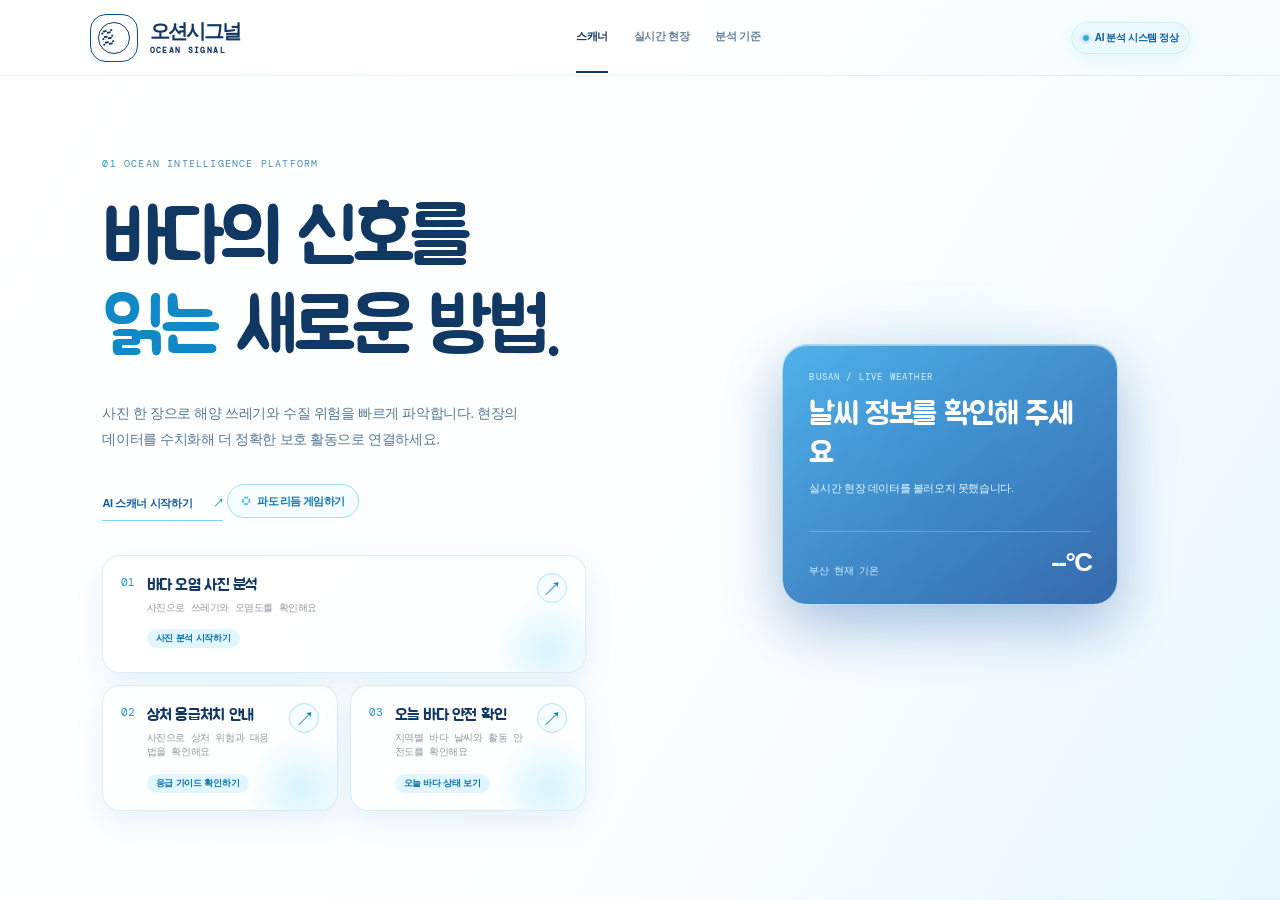
==== commit 36332fc5: "Make home feature cards more inviting" ====
--- a/index.html
+++ b/index.html
@@ -38,9 +38,9 @@
             <a class="text-link" href="scanner.html">AI 스캐너 시작하기 <span>↗</span></a>
             <a class="mini-game-link" href="wave-rhythm.html"><span aria-hidden="true">◌</span> 파도 리듬 게임하기</a>
             <div class="hero-actions" aria-label="빠른 기능 이동">
-              <a class="hero-action" href="scanner.html"><span class="hero-action-no">01</span><span><b>바다 오염 사진 분석</b><small>사진으로 쓰레기와 오염도를 확인해요</small></span><i>↗</i></a>
-              <a class="hero-action" href="care.html"><span class="hero-action-no">02</span><span><b>상처 응급처치 안내</b><small>사진으로 상처 위험과 대응법을 확인해요</small></span><i>↗</i></a>
-              <a class="hero-action" href="report.html"><span class="hero-action-no">03</span><span><b>오늘 바다 안전 확인</b><small>지역별 바다 날씨와 활동 안전도를 확인해요</small></span><i>↗</i></a>
+              <a class="hero-action" href="scanner.html"><span class="hero-action-no">01</span><span><b>바다 오염 사진 분석</b><small>사진으로 쓰레기와 오염도를 확인해요</small><em>사진 분석 시작하기</em></span><i>↗</i></a>
+              <a class="hero-action" href="care.html"><span class="hero-action-no">02</span><span><b>상처 응급처치 안내</b><small>사진으로 상처 위험과 대응법을 확인해요</small><em>응급 가이드 확인하기</em></span><i>↗</i></a>
+              <a class="hero-action" href="report.html"><span class="hero-action-no">03</span><span><b>오늘 바다 안전 확인</b><small>지역별 바다 날씨와 활동 안전도를 확인해요</small><em>오늘 바다 상태 보기</em></span><i>↗</i></a>
             </div>
           </div>
           <div class="hero-art" aria-label="부산 오늘 바다 활동 안내">
--- a/styles.css
+++ b/styles.css
@@ -231,6 +231,9 @@
 /* Rounded display type for all user-facing titles. */
 h1,h2,h3,.hero-action b,.home-weather-panel>strong,.top-advisory strong,.risk-scale-head h3{font-family:'Jua','Arial Rounded MT Bold','Malgun Gothic',sans-serif!important;font-weight:400!important;letter-spacing:-.045em!important}
 
+/* Clear, inviting home-entry buttons */
+.hero-action{position:relative;overflow:hidden;cursor:pointer;isolation:isolate}.hero-action:after{content:'';position:absolute;z-index:-1;right:-22px;bottom:-36px;width:116px;height:116px;border-radius:50%;background:radial-gradient(circle,rgba(88,205,247,.22),transparent 68%);transition:transform .28s ease}.hero-action em{display:inline-flex;align-items:center;align-self:flex-start;margin-top:8px;padding:5px 9px;border-radius:999px;background:#e1f6ff;color:#0874ae;font:800 9px/1 'Pretendard Variable','Noto Sans KR',sans-serif;letter-spacing:-.02em;font-style:normal}.hero-action i{display:grid;place-items:center;flex:0 0 30px;width:30px;height:30px;border:1px solid #aee2f7;border-radius:50%;background:#f4fcff;color:#0877b7!important;transition:transform .22s ease,background .22s ease,color .22s ease}.hero-action:hover{transform:translateY(-5px) scale(1.01)!important;border-color:#72cbed!important;box-shadow:0 18px 32px rgba(11,119,183,.18)!important}.hero-action:hover:after{transform:scale(1.28)}.hero-action:hover i{transform:translate(3px,-3px);background:#148ccd;color:#fff!important}.hero-action:hover em{background:#148ccd;color:#fff}
+
 @media(max-width:800px){.page-shell{padding:0!important}}
 
 /* Cleaner backdrop for the image-analysis workspace. */
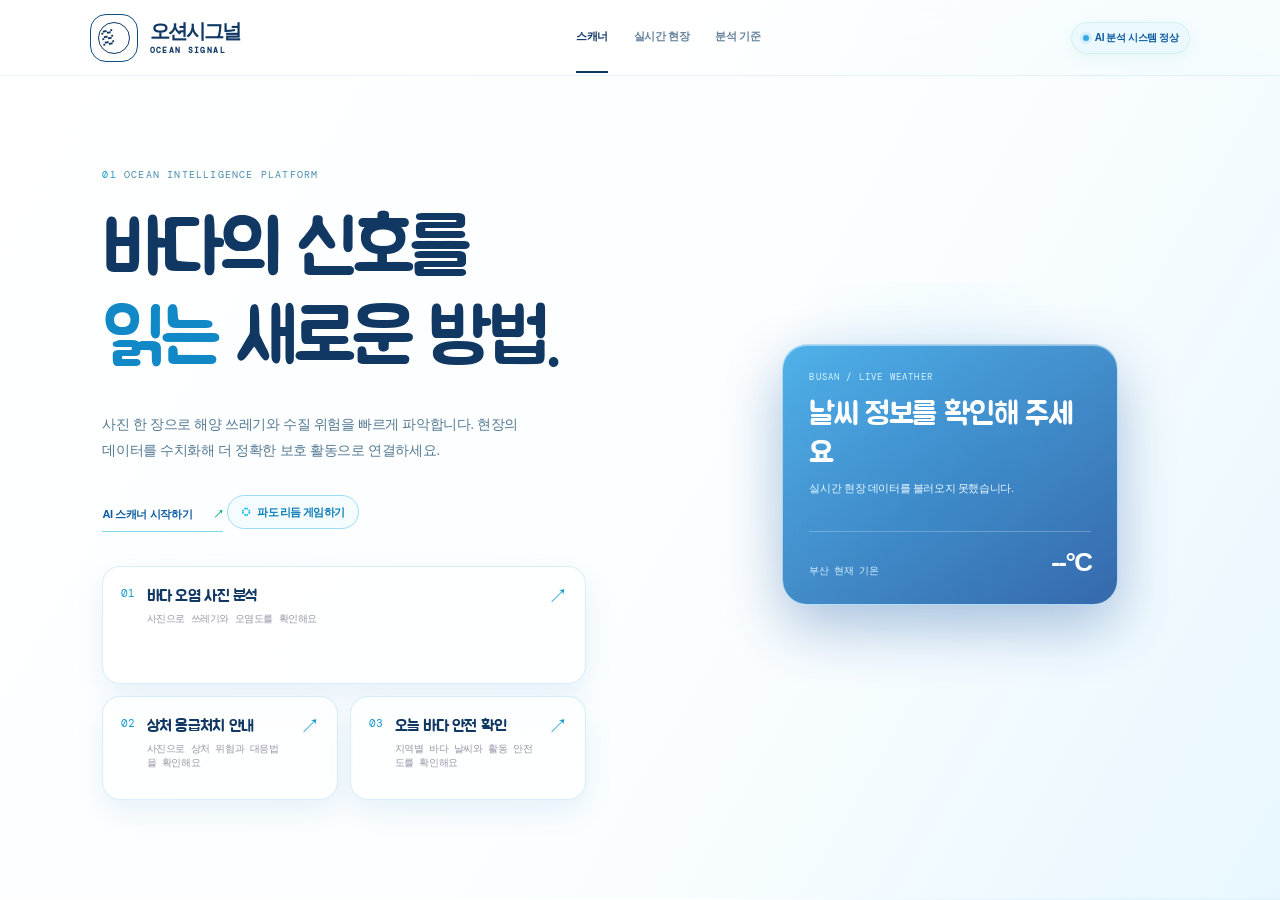
==== commit c692ea06: "Revert home card border and action text changes" ====
--- a/index.html
+++ b/index.html
@@ -38,9 +38,9 @@
             <a class="text-link" href="scanner.html">AI 스캐너 시작하기 <span>↗</span></a>
             <a class="mini-game-link" href="wave-rhythm.html"><span aria-hidden="true">◌</span> 파도 리듬 게임하기</a>
             <div class="hero-actions" aria-label="빠른 기능 이동">
-              <a class="hero-action" href="scanner.html"><span class="hero-action-no">01</span><span><b>바다 오염 사진 분석</b><small>사진으로 쓰레기와 오염도를 확인해요</small><em>사진 분석 시작하기</em></span><i>↗</i></a>
-              <a class="hero-action" href="care.html"><span class="hero-action-no">02</span><span><b>상처 응급처치 안내</b><small>사진으로 상처 위험과 대응법을 확인해요</small><em>응급 가이드 확인하기</em></span><i>↗</i></a>
-              <a class="hero-action" href="report.html"><span class="hero-action-no">03</span><span><b>오늘 바다 안전 확인</b><small>지역별 바다 날씨와 활동 안전도를 확인해요</small><em>오늘 바다 상태 보기</em></span><i>↗</i></a>
+              <a class="hero-action" href="scanner.html"><span class="hero-action-no">01</span><span><b>바다 오염 사진 분석</b><small>사진으로 쓰레기와 오염도를 확인해요</small></span><i>↗</i></a>
+              <a class="hero-action" href="care.html"><span class="hero-action-no">02</span><span><b>상처 응급처치 안내</b><small>사진으로 상처 위험과 대응법을 확인해요</small></span><i>↗</i></a>
+              <a class="hero-action" href="report.html"><span class="hero-action-no">03</span><span><b>오늘 바다 안전 확인</b><small>지역별 바다 날씨와 활동 안전도를 확인해요</small></span><i>↗</i></a>
             </div>
           </div>
           <div class="hero-art" aria-label="부산 오늘 바다 활동 안내">
--- a/styles.css
+++ b/styles.css
@@ -231,8 +231,6 @@
 /* Rounded display type for all user-facing titles. */
 h1,h2,h3,.hero-action b,.home-weather-panel>strong,.top-advisory strong,.risk-scale-head h3{font-family:'Jua','Arial Rounded MT Bold','Malgun Gothic',sans-serif!important;font-weight:400!important;letter-spacing:-.045em!important}
 
-/* Clear, inviting home-entry buttons */
-.hero-action{position:relative;overflow:hidden;cursor:pointer;isolation:isolate}.hero-action:after{content:'';position:absolute;z-index:-1;right:-22px;bottom:-36px;width:116px;height:116px;border-radius:50%;background:radial-gradient(circle,rgba(88,205,247,.22),transparent 68%);transition:transform .28s ease}.hero-action em{display:inline-flex;align-items:center;align-self:flex-start;margin-top:8px;padding:5px 9px;border-radius:999px;background:#e1f6ff;color:#0874ae;font:800 9px/1 'Pretendard Variable','Noto Sans KR',sans-serif;letter-spacing:-.02em;font-style:normal}.hero-action i{display:grid;place-items:center;flex:0 0 30px;width:30px;height:30px;border:1px solid #aee2f7;border-radius:50%;background:#f4fcff;color:#0877b7!important;transition:transform .22s ease,background .22s ease,color .22s ease}.hero-action:hover{transform:translateY(-5px) scale(1.01)!important;border-color:#72cbed!important;box-shadow:0 18px 32px rgba(11,119,183,.18)!important}.hero-action:hover:after{transform:scale(1.28)}.hero-action:hover i{transform:translate(3px,-3px);background:#148ccd;color:#fff!important}.hero-action:hover em{background:#148ccd;color:#fff}
 
 @media(max-width:800px){.page-shell{padding:0!important}}
 
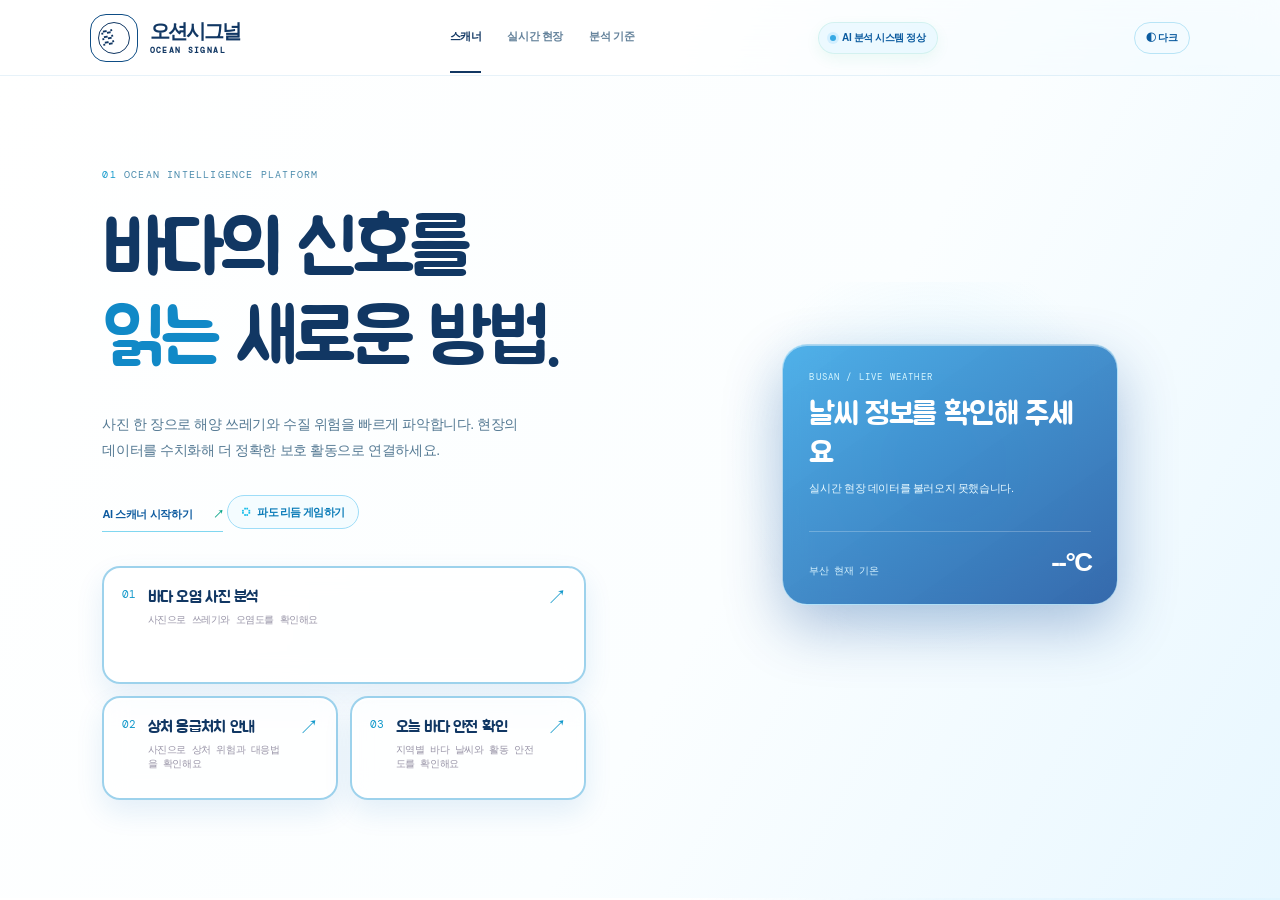
==== commit 138d4809: "Load dark mode script on home" ====
--- a/index.html
+++ b/index.html
@@ -1,167 +1,167 @@
-<!doctype html>
-<html lang="ko">
-  <head>
-    <meta charset="UTF-8" />
-    <meta name="viewport" content="width=device-width, initial-scale=1.0" />
-    <meta name="description" content="해양 쓰레기와 수질 위험을 AI 이미지로 분석하는 오션시그널" />
-    <title>오션시그널 | AI 해양 오염 스캐너</title>
-    <script>if (location.pathname.endsWith('/index.html')) location.replace('./');</script>
-    <link rel="preconnect" href="https://fonts.googleapis.com" />
-    <link rel="preconnect" href="https://fonts.gstatic.com" crossorigin />
-    <link href="https://fonts.googleapis.com/css2?family=DM+Mono:wght@400;500&family=Manrope:wght@400;500;600;700;800&display=swap" rel="stylesheet" />
-    <link rel="preconnect" href="https://fonts.googleapis.com" />
-    <link rel="preconnect" href="https://fonts.gstatic.com" crossorigin />
-    <link href="https://fonts.googleapis.com/css2?family=Jua&display=swap" rel="stylesheet" />
-    <link rel="stylesheet" href="styles.css?v=app-ui22" />
-  </head>
-  <body class="home-page">
-    <div class="page-shell">
-      <header class="topbar">
-        <a class="brand" href="#top" aria-label="오션시그널 홈">
-          <span class="brand-mark">◒</span>
-          <span>오션시그널</span>
-        </a>
-        <nav class="nav-links" aria-label="주요 메뉴">
-          <a class="active" href="scanner.html">스캐너</a>
-          <a href="report.html">실시간 현장</a>
-          <a href="method.html">분석 기준</a>
-        </nav>
-        <div class="status-pill"><span class="pulse"></span>AI 분석 시스템 정상</div>
-      </header>
-
-      <main id="top">
-        <section class="hero">
-          <div class="hero-copy">
-            <div class="eyebrow"><span>01</span> OCEAN INTELLIGENCE PLATFORM</div>
-            <h1>바다의 신호를<br /><em>읽는</em> 새로운 방법.</h1>
-            <p>사진 한 장으로 해양 쓰레기와 수질 위험을 빠르게 파악합니다. 현장의 데이터를 수치화해 더 정확한 보호 활동으로 연결하세요.</p>
-            <a class="text-link" href="scanner.html">AI 스캐너 시작하기 <span>↗</span></a>
-            <a class="mini-game-link" href="wave-rhythm.html"><span aria-hidden="true">◌</span> 파도 리듬 게임하기</a>
-            <div class="hero-actions" aria-label="빠른 기능 이동">
-              <a class="hero-action" href="scanner.html"><span class="hero-action-no">01</span><span><b>바다 오염 사진 분석</b><small>사진으로 쓰레기와 오염도를 확인해요</small></span><i>↗</i></a>
-              <a class="hero-action" href="care.html"><span class="hero-action-no">02</span><span><b>상처 응급처치 안내</b><small>사진으로 상처 위험과 대응법을 확인해요</small></span><i>↗</i></a>
-              <a class="hero-action" href="report.html"><span class="hero-action-no">03</span><span><b>오늘 바다 안전 확인</b><small>지역별 바다 날씨와 활동 안전도를 확인해요</small></span><i>↗</i></a>
-            </div>
-          </div>
-          <div class="hero-art" aria-label="부산 오늘 바다 활동 안내">
-            <div class="orb orb-a"></div><div class="orb orb-b"></div>
-            <div class="wave wave-a"></div><div class="wave wave-b"></div>
-            <div class="hero-orbit orbit-one"></div><div class="hero-orbit orbit-two"></div>
-            <div class="home-weather-panel" role="status" aria-live="polite">
-              <span class="home-weather-label">BUSAN / LIVE WEATHER</span>
-              <strong id="busanGoValue">부산 바다 조건 확인 중</strong>
-              <small id="busanGoDetail">오늘 바다 활동 가능 여부를 불러오고 있습니다.</small>
-              <div class="home-temperature"><span>부산 현재 기온</span><b id="busanTemperature">--°C</b></div>
-            </div>
-          </div>
-        </section>
-
-        <section class="section scanner-section" id="scanner">
-          <div class="section-heading"><div><span class="section-number">[1]</span><h2>AI 이미지 스캐너</h2></div><p>쓰레기 촬영 &amp; 오염 분석<br /><span>이미지를 업로드하면 오염 유형과 규모를 분석합니다.</span></p></div>
-          <div class="scanner-grid">
-            <div class="upload-card" id="dropZone">
-              <div class="upload-icon">＋</div>
-              <h3>현장 이미지를 넣어주세요</h3>
-              <p>해변, 해상, 수면 이미지를 드래그하거나<br />파일을 선택해 분석을 시작하세요.</p>
-              <label class="button primary" for="fileInput">이미지 선택 <span>↗</span></label>
-              <input id="fileInput" type="file" accept="image/*" hidden />
-              <div class="file-note">JPG, PNG · 최대 10MB</div>
-              <div class="drop-message" id="dropMessage">샘플 이미지로 먼저 체험해보세요.</div>
-              <button class="sample-button" id="sampleButton" type="button">샘플 분석 실행</button>
-              <div class="ai-control" id="aiControl">
-                <div class="ai-control-head"><span class="metric-label">REAL AI VISION</span><span class="ai-secure">KEY NEVER SAVED</span></div>
-                <label for="aiApiKey">OpenAI API 키</label>
-                <input id="aiApiKey" type="password" placeholder="sk-..." autocomplete="off" spellcheck="false" />
-                <div class="ai-control-row">
-                  <select id="aiModel" aria-label="AI 모델 선택">
-                    <option value="gpt-5.4-mini">GPT-5.4 mini · 균형형</option>
-                    <option value="gpt-5.6">GPT-5.6 · 고정밀</option>
-                  </select>
-                  <button class="button ai-button" id="aiAnalyzeButton" type="button">실제 AI로 분석</button>
-                </div>
-                <small>키는 이 브라우저에 저장하지 않습니다. 공개 서비스에서는 반드시 서버 프록시를 사용하세요.</small>
-                <div class="ai-status" id="aiStatus" role="status">이미지를 선택한 뒤 실제 AI 분석을 실행하세요.</div>
-              </div>
-            </div>
-            <div class="preview-card">
-              <div class="card-top"><span>ANALYSIS PREVIEW</span><span class="mono" id="scanState">READY</span></div>
-              <div class="preview-visual" id="previewVisual"><div class="preview-water"></div><div class="preview-sun"></div><div class="preview-island"></div><div class="preview-plastic plastic-a"></div><div class="preview-plastic plastic-b"></div><div class="scan-line"></div><div class="preview-placeholder"><span>◉</span><small>분석 이미지 미리보기</small></div></div>
-              <div class="preview-footer"><div><span class="mini-label">DETECTED OBJECTS</span><strong id="detectedCount">—</strong></div><div><span class="mini-label">CONFIDENCE</span><strong id="confidence">—</strong></div><div class="analysis-badge" id="analysisBadge">WAITING</div></div>
-            </div>
-          </div>
-        </section>
-
-        <section class="section care-section" id="care">
-          <div class="section-heading"><div><span class="section-number">[2]</span><h2>생명 응급 케어 &amp; 약 추천</h2></div><p>해양 상처 촬영 &amp; 초기 대응 가이드<br /><span>갯바위 긁힘, 성게·해조류 접촉 등 상황별 다음 행동을 안내합니다.</span></p></div>
-          <div class="care-grid">
-            <div class="care-upload-card" id="careDropZone">
-              <div class="care-upload-icon">+</div>
-              <span class="metric-label">FIRST AID IMAGE CHECK</span>
-              <h3>상처 부위를 촬영해 주세요</h3>
-              <p>상처 사진을 올리면 위험 신호와 초기 처치 순서를<br />확인하는 데모 분석을 실행합니다.</p>
-              <label class="button primary" for="careFileInput">상처 이미지 선택 <span>↗</span></label>
-              <input id="careFileInput" type="file" accept="image/*" hidden />
-              <button class="sample-button" id="careSampleButton" type="button">샘플 상처 분석 실행</button>
-              <div class="care-note">의료 진단·처방이 아닌 응급 대응 참고용 서비스입니다.</div>
-            </div>
-            <div class="care-result-card">
-              <div class="card-top"><span>CARE ANALYSIS</span><span class="mono" id="careState">READY</span></div>
-              <div class="care-result-body">
-                <div class="care-preview" id="carePreview"><span>＋</span><small>분석 이미지 미리보기</small></div>
-                <div class="care-summary"><span class="mini-label">OBSERVED SIGNAL</span><strong id="careSignal">분석 대기 중</strong><span class="care-risk low" id="careRisk">LOW · 초기 처치 확인</span></div>
-              </div>
-              <div class="care-steps" id="careSteps"><div><b>01</b><span>깨끗한 흐르는 물로 오염물을 씻어냅니다.</span></div><div><b>02</b><span>출혈이 있으면 깨끗한 거즈로 압박합니다.</span></div><div><b>03</b><span>가시·침이 남아 있으면 억지로 제거하지 않습니다.</span></div></div>
-              <div class="care-pharmacy"><span class="mini-label">PHARMACY CHECKLIST</span><strong>약사에게 상처 사진과 알레르기 여부를 보여주세요.</strong><span>멸균 거즈 · 생리식염수 · 상처 보호재 등 구매 가능 항목을 확인하세요.</span></div>
-            </div>
-          </div>
-          <div class="emergency-note"><span>!</span><p><strong>즉시 도움을 요청해야 하는 경우</strong><br />호흡 곤란, 의식 저하, 멈추지 않는 출혈, 얼굴·목 부위 부종, 심한 통증이나 전신 알레르기 반응이 있으면 119 또는 가까운 응급실로 연락하세요.</p></div>
-        </section>
-
-        <section class="section report-section" id="report">
-          <div class="section-heading"><div><span class="section-number">[3]</span><h2>실시간 해양 환경 &amp; 자동 신고</h2></div><p>현장 촬영 · GPS · 기상·해양 데이터<br /><span>오염 규모와 바다 활동 가능 여부를 한 번에 확인합니다.</span></p></div>
-          <div class="report-grid">
-            <div class="report-capture-card">
-              <div class="capture-head"><span class="metric-label">FIELD REPORT / LIVE INPUT</span><span class="live-dot">LIVE</span></div>
-              <h3>바다 상태를 촬영하고<br /><em>현장 좌표를 기록하세요.</em></h3>
-              <p>사진을 올리면 해양 쓰레기와 표면 오염을 수치화하고, 위치 정보와 함께 신고용 데이터로 정리합니다.</p>
-              <label class="button primary" for="reportFileInput">현장 사진 선택 <span>→</span></label>
-              <input id="reportFileInput" type="file" accept="image/*" capture="environment" hidden />
-              <button class="sample-button" id="reportSampleButton" type="button">샘플 현장 데이터 불러오기</button>
-              <div class="report-preview" id="reportPreview"><span>◎</span><small>사진을 선택하면 오염 분석 미리보기가 표시됩니다.</small></div>
-              <div class="gps-row"><span class="metric-label">GPS LOCATION</span><strong id="gpsValue">위치 확인 대기</strong><button id="gpsButton" type="button">내 위치 확인</button></div>
-            </div>
-            <div class="report-data-card">
-              <div class="card-top"><span>OCEAN CONDITIONS</span><span class="mono" id="reportState">READY</span></div>
-              <a class="mmis-source-link" href="https://marine.kma.go.kr/mmis/" target="_blank" rel="noreferrer">기상청 해양기상기후정보포털(MMIS) 원문 보기 ↗</a>
-              <div class="api-connect"><div><span class="metric-label">KMA MARINE OBSERVATION API</span><small>기상청 API허브 인증키를 입력하면 해양기상부이 최신 관측값을 불러옵니다.</small></div><div class="api-form"><input id="kmaApiKey" type="password" placeholder="authKey 입력" autocomplete="off" /><button id="kmaFetchButton" type="button">공식 데이터 불러오기</button></div><span id="kmaStatus">키 미입력 · 샘플 값 표시 중</span></div>
-              <div class="khoa-connect"><div><span class="metric-label">BUSAN KHOA LIVE OBSERVATION · DT_0005</span><small>국립해양조사원 부산 조위관측소 실측 풍향·풍속</small></div><div class="api-form"><input id="khoaApiKey" type="password" placeholder="공공데이터포털 키" autocomplete="off" /><button id="khoaFetchButton" type="button">부산 실측 불러오기</button></div><span id="khoaStatus">키 미입력 · 기상청 API를 사용 중</span></div>
-              <div class="condition-grid">
-                <div><span class="metric-label">MARINE LITTER</span><strong id="litterValue">--</strong><small>items / 100㎡</small></div>
-                <div><span class="metric-label">SURFACE POLLUTION</span><strong id="surfaceValue">--</strong><small>risk index / 100</small></div>
-                <div><span class="metric-label">WIND</span><strong id="windValue">--</strong><small>풍향 · 풍속</small></div>
-                <div><span class="metric-label">SIGNIFICANT WAVE</span><strong id="waveValue">--</strong><small>유의파고</small></div>
-              </div>
-              <div class="climate-line"><span class="metric-label">MARINE CLIMATE</span><strong id="climateValue">관측 데이터 확인 중</strong><span id="updatedValue">업데이트 대기</span></div>
-              <div class="go-card" id="goCard"><span class="go-mark">?</span><div><span class="metric-label">ACTIVITY ADVISORY</span><strong id="goValue">사진 분석 후 판단</strong><p id="goReason">풍랑·오염·기상 조건을 함께 확인합니다.</p></div></div>
-              <div class="report-actions"><button class="report-button" id="reportButton" type="button">지자체·해양경찰 신고 데이터 만들기 <span>→</span></button><span id="reportMessage">사진과 좌표를 입력하면 신고 버튼이 활성화됩니다.</span></div>
-            </div>
-          </div>
-          <div class="report-note"><span>i</span><p><strong>신고 전 확인</strong><br />이 화면은 현장 기록을 돕는 데모입니다. 실제 신고는 119, 해양경찰 122 또는 관할 지자체 공식 채널을 이용하고, 기상·파고가 나쁠 때는 바다에 들어가지 마세요.</p></div>
-        </section>
-
-        <section class="section insights-section" id="insights">
-          <div class="section-heading"><div><span class="section-number">[2]</span><h2>오염 인사이트</h2></div><p>수질 및 표면 위험 분석<br /><span>비전 AI가 발견한 위험 신호를 한눈에 확인하세요.</span></p></div>
-          <div class="insight-grid">
-            <article class="metric-card metric-dark"><span class="metric-label">TOTAL DETECTED TODAY</span><div class="metric-value">1,284 <small>items</small></div><div class="sparkline"><i></i><i></i><i></i><i></i><i></i><i></i><i></i><i></i><i></i><i></i><i></i><i></i></div><span class="metric-foot up">↑ 12.8% <b>vs last week</b></span></article>
-            <article class="metric-card"><span class="metric-label">SURFACE RISK INDEX</span><div class="metric-value teal">18 <small>/ 100</small></div><div class="meter"><span style="width:18%"></span></div><span class="metric-foot">안전한 상태 <b>LOW RISK</b></span></article>
-            <article class="metric-card"><span class="metric-label">DOMINANT POLLUTANT</span><div class="metric-value">Plastic</div><div class="chip-row"><span>PET 42%</span><span>Styrofoam 28%</span><span>Fishing gear 17%</span></div><span class="metric-foot">최근 7일 분석 기준</span></article>
-          </div>
-        </section>
-
-        <section class="risk-banner" id="method"><div class="risk-badge">◌</div><div><span class="eyebrow">OCEAN RISK SIGNAL / 2024.06.12</span><h2>기름 유출, 적조, 변색, 거품까지<br /><em>숫자로 보이지 않던 위험을 보이게.</em></h2></div><div class="risk-score"><span>CURRENT SCORE</span><strong>18</strong><small>LOW</small></div></section>
-      </main>
-    </div>
-    <script src="script.js?v=app-ui6"></script>
-  </body>
-</html>
+<!doctype html>
+<html lang="ko">
+  <head>
+    <meta charset="UTF-8" />
+    <meta name="viewport" content="width=device-width, initial-scale=1.0" />
+    <meta name="description" content="해양 쓰레기와 수질 위험을 AI 이미지로 분석하는 오션시그널" />
+    <title>오션시그널 | AI 해양 오염 스캐너</title>
+    <script>if (location.pathname.endsWith('/index.html')) location.replace('./');</script>
+    <link rel="preconnect" href="https://fonts.googleapis.com" />
+    <link rel="preconnect" href="https://fonts.gstatic.com" crossorigin />
+    <link href="https://fonts.googleapis.com/css2?family=DM+Mono:wght@400;500&family=Manrope:wght@400;500;600;700;800&display=swap" rel="stylesheet" />
+    <link rel="preconnect" href="https://fonts.googleapis.com" />
+    <link rel="preconnect" href="https://fonts.gstatic.com" crossorigin />
+    <link href="https://fonts.googleapis.com/css2?family=Jua&display=swap" rel="stylesheet" />
+    <link rel="stylesheet" href="styles.css?v=app-ui22" />
+  </head>
+  <body class="home-page">
+    <div class="page-shell">
+      <header class="topbar">
+        <a class="brand" href="#top" aria-label="오션시그널 홈">
+          <span class="brand-mark">◒</span>
+          <span>오션시그널</span>
+        </a>
+        <nav class="nav-links" aria-label="주요 메뉴">
+          <a class="active" href="scanner.html">스캐너</a>
+          <a href="report.html">실시간 현장</a>
+          <a href="method.html">분석 기준</a>
+        </nav>
+        <div class="status-pill"><span class="pulse"></span>AI 분석 시스템 정상</div>
+      </header>
 
+      <main id="top">
+        <section class="hero">
+          <div class="hero-copy">
+            <div class="eyebrow"><span>01</span> OCEAN INTELLIGENCE PLATFORM</div>
+            <h1>바다의 신호를<br /><em>읽는</em> 새로운 방법.</h1>
+            <p>사진 한 장으로 해양 쓰레기와 수질 위험을 빠르게 파악합니다. 현장의 데이터를 수치화해 더 정확한 보호 활동으로 연결하세요.</p>
+            <a class="text-link" href="scanner.html">AI 스캐너 시작하기 <span>↗</span></a>
+            <a class="mini-game-link" href="wave-rhythm.html"><span aria-hidden="true">◌</span> 파도 리듬 게임하기</a>
+            <div class="hero-actions" aria-label="빠른 기능 이동">
+              <a class="hero-action" href="scanner.html"><span class="hero-action-no">01</span><span><b>바다 오염 사진 분석</b><small>사진으로 쓰레기와 오염도를 확인해요</small></span><i>↗</i></a>
+              <a class="hero-action" href="care.html"><span class="hero-action-no">02</span><span><b>상처 응급처치 안내</b><small>사진으로 상처 위험과 대응법을 확인해요</small></span><i>↗</i></a>
+              <a class="hero-action" href="report.html"><span class="hero-action-no">03</span><span><b>오늘 바다 안전 확인</b><small>지역별 바다 날씨와 활동 안전도를 확인해요</small></span><i>↗</i></a>
+            </div>
+          </div>
+          <div class="hero-art" aria-label="부산 오늘 바다 활동 안내">
+            <div class="orb orb-a"></div><div class="orb orb-b"></div>
+            <div class="wave wave-a"></div><div class="wave wave-b"></div>
+            <div class="hero-orbit orbit-one"></div><div class="hero-orbit orbit-two"></div>
+            <div class="home-weather-panel" role="status" aria-live="polite">
+              <span class="home-weather-label">BUSAN / LIVE WEATHER</span>
+              <strong id="busanGoValue">부산 바다 조건 확인 중</strong>
+              <small id="busanGoDetail">오늘 바다 활동 가능 여부를 불러오고 있습니다.</small>
+              <div class="home-temperature"><span>부산 현재 기온</span><b id="busanTemperature">--°C</b></div>
+            </div>
+          </div>
+        </section>
+
+        <section class="section scanner-section" id="scanner">
+          <div class="section-heading"><div><span class="section-number">[1]</span><h2>AI 이미지 스캐너</h2></div><p>쓰레기 촬영 &amp; 오염 분석<br /><span>이미지를 업로드하면 오염 유형과 규모를 분석합니다.</span></p></div>
+          <div class="scanner-grid">
+            <div class="upload-card" id="dropZone">
+              <div class="upload-icon">＋</div>
+              <h3>현장 이미지를 넣어주세요</h3>
+              <p>해변, 해상, 수면 이미지를 드래그하거나<br />파일을 선택해 분석을 시작하세요.</p>
+              <label class="button primary" for="fileInput">이미지 선택 <span>↗</span></label>
+              <input id="fileInput" type="file" accept="image/*" hidden />
+              <div class="file-note">JPG, PNG · 최대 10MB</div>
+              <div class="drop-message" id="dropMessage">샘플 이미지로 먼저 체험해보세요.</div>
+              <button class="sample-button" id="sampleButton" type="button">샘플 분석 실행</button>
+              <div class="ai-control" id="aiControl">
+                <div class="ai-control-head"><span class="metric-label">REAL AI VISION</span><span class="ai-secure">KEY NEVER SAVED</span></div>
+                <label for="aiApiKey">OpenAI API 키</label>
+                <input id="aiApiKey" type="password" placeholder="sk-..." autocomplete="off" spellcheck="false" />
+                <div class="ai-control-row">
+                  <select id="aiModel" aria-label="AI 모델 선택">
+                    <option value="gpt-5.4-mini">GPT-5.4 mini · 균형형</option>
+                    <option value="gpt-5.6">GPT-5.6 · 고정밀</option>
+                  </select>
+                  <button class="button ai-button" id="aiAnalyzeButton" type="button">실제 AI로 분석</button>
+                </div>
+                <small>키는 이 브라우저에 저장하지 않습니다. 공개 서비스에서는 반드시 서버 프록시를 사용하세요.</small>
+                <div class="ai-status" id="aiStatus" role="status">이미지를 선택한 뒤 실제 AI 분석을 실행하세요.</div>
+              </div>
+            </div>
+            <div class="preview-card">
+              <div class="card-top"><span>ANALYSIS PREVIEW</span><span class="mono" id="scanState">READY</span></div>
+              <div class="preview-visual" id="previewVisual"><div class="preview-water"></div><div class="preview-sun"></div><div class="preview-island"></div><div class="preview-plastic plastic-a"></div><div class="preview-plastic plastic-b"></div><div class="scan-line"></div><div class="preview-placeholder"><span>◉</span><small>분석 이미지 미리보기</small></div></div>
+              <div class="preview-footer"><div><span class="mini-label">DETECTED OBJECTS</span><strong id="detectedCount">—</strong></div><div><span class="mini-label">CONFIDENCE</span><strong id="confidence">—</strong></div><div class="analysis-badge" id="analysisBadge">WAITING</div></div>
+            </div>
+          </div>
+        </section>
+
+        <section class="section care-section" id="care">
+          <div class="section-heading"><div><span class="section-number">[2]</span><h2>생명 응급 케어 &amp; 약 추천</h2></div><p>해양 상처 촬영 &amp; 초기 대응 가이드<br /><span>갯바위 긁힘, 성게·해조류 접촉 등 상황별 다음 행동을 안내합니다.</span></p></div>
+          <div class="care-grid">
+            <div class="care-upload-card" id="careDropZone">
+              <div class="care-upload-icon">+</div>
+              <span class="metric-label">FIRST AID IMAGE CHECK</span>
+              <h3>상처 부위를 촬영해 주세요</h3>
+              <p>상처 사진을 올리면 위험 신호와 초기 처치 순서를<br />확인하는 데모 분석을 실행합니다.</p>
+              <label class="button primary" for="careFileInput">상처 이미지 선택 <span>↗</span></label>
+              <input id="careFileInput" type="file" accept="image/*" hidden />
+              <button class="sample-button" id="careSampleButton" type="button">샘플 상처 분석 실행</button>
+              <div class="care-note">의료 진단·처방이 아닌 응급 대응 참고용 서비스입니다.</div>
+            </div>
+            <div class="care-result-card">
+              <div class="card-top"><span>CARE ANALYSIS</span><span class="mono" id="careState">READY</span></div>
+              <div class="care-result-body">
+                <div class="care-preview" id="carePreview"><span>＋</span><small>분석 이미지 미리보기</small></div>
+                <div class="care-summary"><span class="mini-label">OBSERVED SIGNAL</span><strong id="careSignal">분석 대기 중</strong><span class="care-risk low" id="careRisk">LOW · 초기 처치 확인</span></div>
+              </div>
+              <div class="care-steps" id="careSteps"><div><b>01</b><span>깨끗한 흐르는 물로 오염물을 씻어냅니다.</span></div><div><b>02</b><span>출혈이 있으면 깨끗한 거즈로 압박합니다.</span></div><div><b>03</b><span>가시·침이 남아 있으면 억지로 제거하지 않습니다.</span></div></div>
+              <div class="care-pharmacy"><span class="mini-label">PHARMACY CHECKLIST</span><strong>약사에게 상처 사진과 알레르기 여부를 보여주세요.</strong><span>멸균 거즈 · 생리식염수 · 상처 보호재 등 구매 가능 항목을 확인하세요.</span></div>
+            </div>
+          </div>
+          <div class="emergency-note"><span>!</span><p><strong>즉시 도움을 요청해야 하는 경우</strong><br />호흡 곤란, 의식 저하, 멈추지 않는 출혈, 얼굴·목 부위 부종, 심한 통증이나 전신 알레르기 반응이 있으면 119 또는 가까운 응급실로 연락하세요.</p></div>
+        </section>
+
+        <section class="section report-section" id="report">
+          <div class="section-heading"><div><span class="section-number">[3]</span><h2>실시간 해양 환경 &amp; 자동 신고</h2></div><p>현장 촬영 · GPS · 기상·해양 데이터<br /><span>오염 규모와 바다 활동 가능 여부를 한 번에 확인합니다.</span></p></div>
+          <div class="report-grid">
+            <div class="report-capture-card">
+              <div class="capture-head"><span class="metric-label">FIELD REPORT / LIVE INPUT</span><span class="live-dot">LIVE</span></div>
+              <h3>바다 상태를 촬영하고<br /><em>현장 좌표를 기록하세요.</em></h3>
+              <p>사진을 올리면 해양 쓰레기와 표면 오염을 수치화하고, 위치 정보와 함께 신고용 데이터로 정리합니다.</p>
+              <label class="button primary" for="reportFileInput">현장 사진 선택 <span>→</span></label>
+              <input id="reportFileInput" type="file" accept="image/*" capture="environment" hidden />
+              <button class="sample-button" id="reportSampleButton" type="button">샘플 현장 데이터 불러오기</button>
+              <div class="report-preview" id="reportPreview"><span>◎</span><small>사진을 선택하면 오염 분석 미리보기가 표시됩니다.</small></div>
+              <div class="gps-row"><span class="metric-label">GPS LOCATION</span><strong id="gpsValue">위치 확인 대기</strong><button id="gpsButton" type="button">내 위치 확인</button></div>
+            </div>
+            <div class="report-data-card">
+              <div class="card-top"><span>OCEAN CONDITIONS</span><span class="mono" id="reportState">READY</span></div>
+              <a class="mmis-source-link" href="https://marine.kma.go.kr/mmis/" target="_blank" rel="noreferrer">기상청 해양기상기후정보포털(MMIS) 원문 보기 ↗</a>
+              <div class="api-connect"><div><span class="metric-label">KMA MARINE OBSERVATION API</span><small>기상청 API허브 인증키를 입력하면 해양기상부이 최신 관측값을 불러옵니다.</small></div><div class="api-form"><input id="kmaApiKey" type="password" placeholder="authKey 입력" autocomplete="off" /><button id="kmaFetchButton" type="button">공식 데이터 불러오기</button></div><span id="kmaStatus">키 미입력 · 샘플 값 표시 중</span></div>
+              <div class="khoa-connect"><div><span class="metric-label">BUSAN KHOA LIVE OBSERVATION · DT_0005</span><small>국립해양조사원 부산 조위관측소 실측 풍향·풍속</small></div><div class="api-form"><input id="khoaApiKey" type="password" placeholder="공공데이터포털 키" autocomplete="off" /><button id="khoaFetchButton" type="button">부산 실측 불러오기</button></div><span id="khoaStatus">키 미입력 · 기상청 API를 사용 중</span></div>
+              <div class="condition-grid">
+                <div><span class="metric-label">MARINE LITTER</span><strong id="litterValue">--</strong><small>items / 100㎡</small></div>
+                <div><span class="metric-label">SURFACE POLLUTION</span><strong id="surfaceValue">--</strong><small>risk index / 100</small></div>
+                <div><span class="metric-label">WIND</span><strong id="windValue">--</strong><small>풍향 · 풍속</small></div>
+                <div><span class="metric-label">SIGNIFICANT WAVE</span><strong id="waveValue">--</strong><small>유의파고</small></div>
+              </div>
+              <div class="climate-line"><span class="metric-label">MARINE CLIMATE</span><strong id="climateValue">관측 데이터 확인 중</strong><span id="updatedValue">업데이트 대기</span></div>
+              <div class="go-card" id="goCard"><span class="go-mark">?</span><div><span class="metric-label">ACTIVITY ADVISORY</span><strong id="goValue">사진 분석 후 판단</strong><p id="goReason">풍랑·오염·기상 조건을 함께 확인합니다.</p></div></div>
+              <div class="report-actions"><button class="report-button" id="reportButton" type="button">지자체·해양경찰 신고 데이터 만들기 <span>→</span></button><span id="reportMessage">사진과 좌표를 입력하면 신고 버튼이 활성화됩니다.</span></div>
+            </div>
+          </div>
+          <div class="report-note"><span>i</span><p><strong>신고 전 확인</strong><br />이 화면은 현장 기록을 돕는 데모입니다. 실제 신고는 119, 해양경찰 122 또는 관할 지자체 공식 채널을 이용하고, 기상·파고가 나쁠 때는 바다에 들어가지 마세요.</p></div>
+        </section>
+
+        <section class="section insights-section" id="insights">
+          <div class="section-heading"><div><span class="section-number">[2]</span><h2>오염 인사이트</h2></div><p>수질 및 표면 위험 분석<br /><span>비전 AI가 발견한 위험 신호를 한눈에 확인하세요.</span></p></div>
+          <div class="insight-grid">
+            <article class="metric-card metric-dark"><span class="metric-label">TOTAL DETECTED TODAY</span><div class="metric-value">1,284 <small>items</small></div><div class="sparkline"><i></i><i></i><i></i><i></i><i></i><i></i><i></i><i></i><i></i><i></i><i></i><i></i></div><span class="metric-foot up">↑ 12.8% <b>vs last week</b></span></article>
+            <article class="metric-card"><span class="metric-label">SURFACE RISK INDEX</span><div class="metric-value teal">18 <small>/ 100</small></div><div class="meter"><span style="width:18%"></span></div><span class="metric-foot">안전한 상태 <b>LOW RISK</b></span></article>
+            <article class="metric-card"><span class="metric-label">DOMINANT POLLUTANT</span><div class="metric-value">Plastic</div><div class="chip-row"><span>PET 42%</span><span>Styrofoam 28%</span><span>Fishing gear 17%</span></div><span class="metric-foot">최근 7일 분석 기준</span></article>
+          </div>
+        </section>
+
+        <section class="risk-banner" id="method"><div class="risk-badge">◌</div><div><span class="eyebrow">OCEAN RISK SIGNAL / 2024.06.12</span><h2>기름 유출, 적조, 변색, 거품까지<br /><em>숫자로 보이지 않던 위험을 보이게.</em></h2></div><div class="risk-score"><span>CURRENT SCORE</span><strong>18</strong><small>LOW</small></div></section>
+      </main>
+    </div>
+    <script src="script.js?v=theme1"></script>
+  </body>
+</html>
+
--- a/styles.css
+++ b/styles.css
@@ -231,6 +231,12 @@
 /* Rounded display type for all user-facing titles. */
 h1,h2,h3,.hero-action b,.home-weather-panel>strong,.top-advisory strong,.risk-scale-head h3{font-family:'Jua','Arial Rounded MT Bold','Malgun Gothic',sans-serif!important;font-weight:400!important;letter-spacing:-.045em!important}
 
+/* Refined borders for home feature cards */
+.hero-action,.hero-action:first-child{border:2px solid rgba(93,181,223,.6);box-shadow:inset 0 0 0 2px rgba(255,255,255,.62),0 12px 28px rgba(15,111,187,.11)}.hero-action:hover{border-color:#168fca;box-shadow:inset 0 0 0 2px rgba(255,255,255,.78),0 18px 34px rgba(15,111,187,.18)}
+
+/* Dark mode */
+.theme-toggle{margin-left:12px;border:1px solid #b8e4f6;border-radius:999px;padding:8px 11px;background:#f3fbff;color:#0b5b9f;font:800 10px 'Pretendard Variable','Noto Sans KR',sans-serif;cursor:pointer;white-space:nowrap}.theme-toggle:hover{background:#dff3ff}.dark-mode{background:#061522!important;color:#e7f6ff}.dark-mode .page-shell{background:linear-gradient(180deg,#071a2a,#0a2034)!important}.dark-mode .topbar{background:rgba(7,28,45,.9)!important;border-color:rgba(122,210,246,.24)!important;box-shadow:0 12px 28px rgba(0,0,0,.28)!important}.dark-mode .brand,.dark-mode .brand>span:last-child::before,.dark-mode .brand>span:last-child::after,.dark-mode .nav-links .active,.dark-mode .hero h1,.dark-mode .page-hero h1,.dark-mode .section-heading h2{color:#e9f9ff!important}.dark-mode .brand-mark{background:#0d2f4b;border-color:#8adbf5}.dark-mode .nav-links{color:#9cb9cb}.dark-mode .status-pill,.dark-mode .theme-toggle{background:#102e47;color:#aeeeff;border-color:#2d7599}.dark-mode .theme-toggle:hover{background:#174767}.dark-mode .hero,.dark-mode .page-hero{background:linear-gradient(135deg,#0c263b 0%,#103956 55%,#14577a 100%)!important}.dark-mode .hero-copy>p,.dark-mode .page-hero p,.dark-mode .section-heading p,.dark-mode .section-heading p span{color:#b9d2e1!important}.dark-mode .section{background:#081b2c!important}.dark-mode .hero-action,.dark-mode .hero-action:first-child,.dark-mode .upload-card,.dark-mode .care-upload-card,.dark-mode .report-capture-card,.dark-mode .metric-card,.dark-mode .marine-api-extras>div,.dark-mode .risk-scale-card,.dark-mode .top-advisory{background:rgba(12,42,63,.92)!important;border-color:rgba(104,203,242,.3)!important;box-shadow:0 15px 34px rgba(0,0,0,.2)!important}.dark-mode .hero-action b,.dark-mode .upload-card h3,.dark-mode .care-upload-card h3,.dark-mode .report-capture-card h3,.dark-mode .metric-card,.dark-mode .metric-value,.dark-mode .risk-scale-card h3{color:#ebfaff!important}.dark-mode .hero-action small,.dark-mode .upload-card p,.dark-mode .care-upload-card p,.dark-mode .report-capture-card p,.dark-mode .metric-foot,.dark-mode .risk-scale-card p{color:#b2cedd!important}.dark-mode footer{background:#061522;color:#90b6ca}.dark-mode .app-tabbar{background:rgba(7,29,46,.94);border-color:rgba(123,212,248,.24)}
+
 
 @media(max-width:800px){.page-shell{padding:0!important}}
 
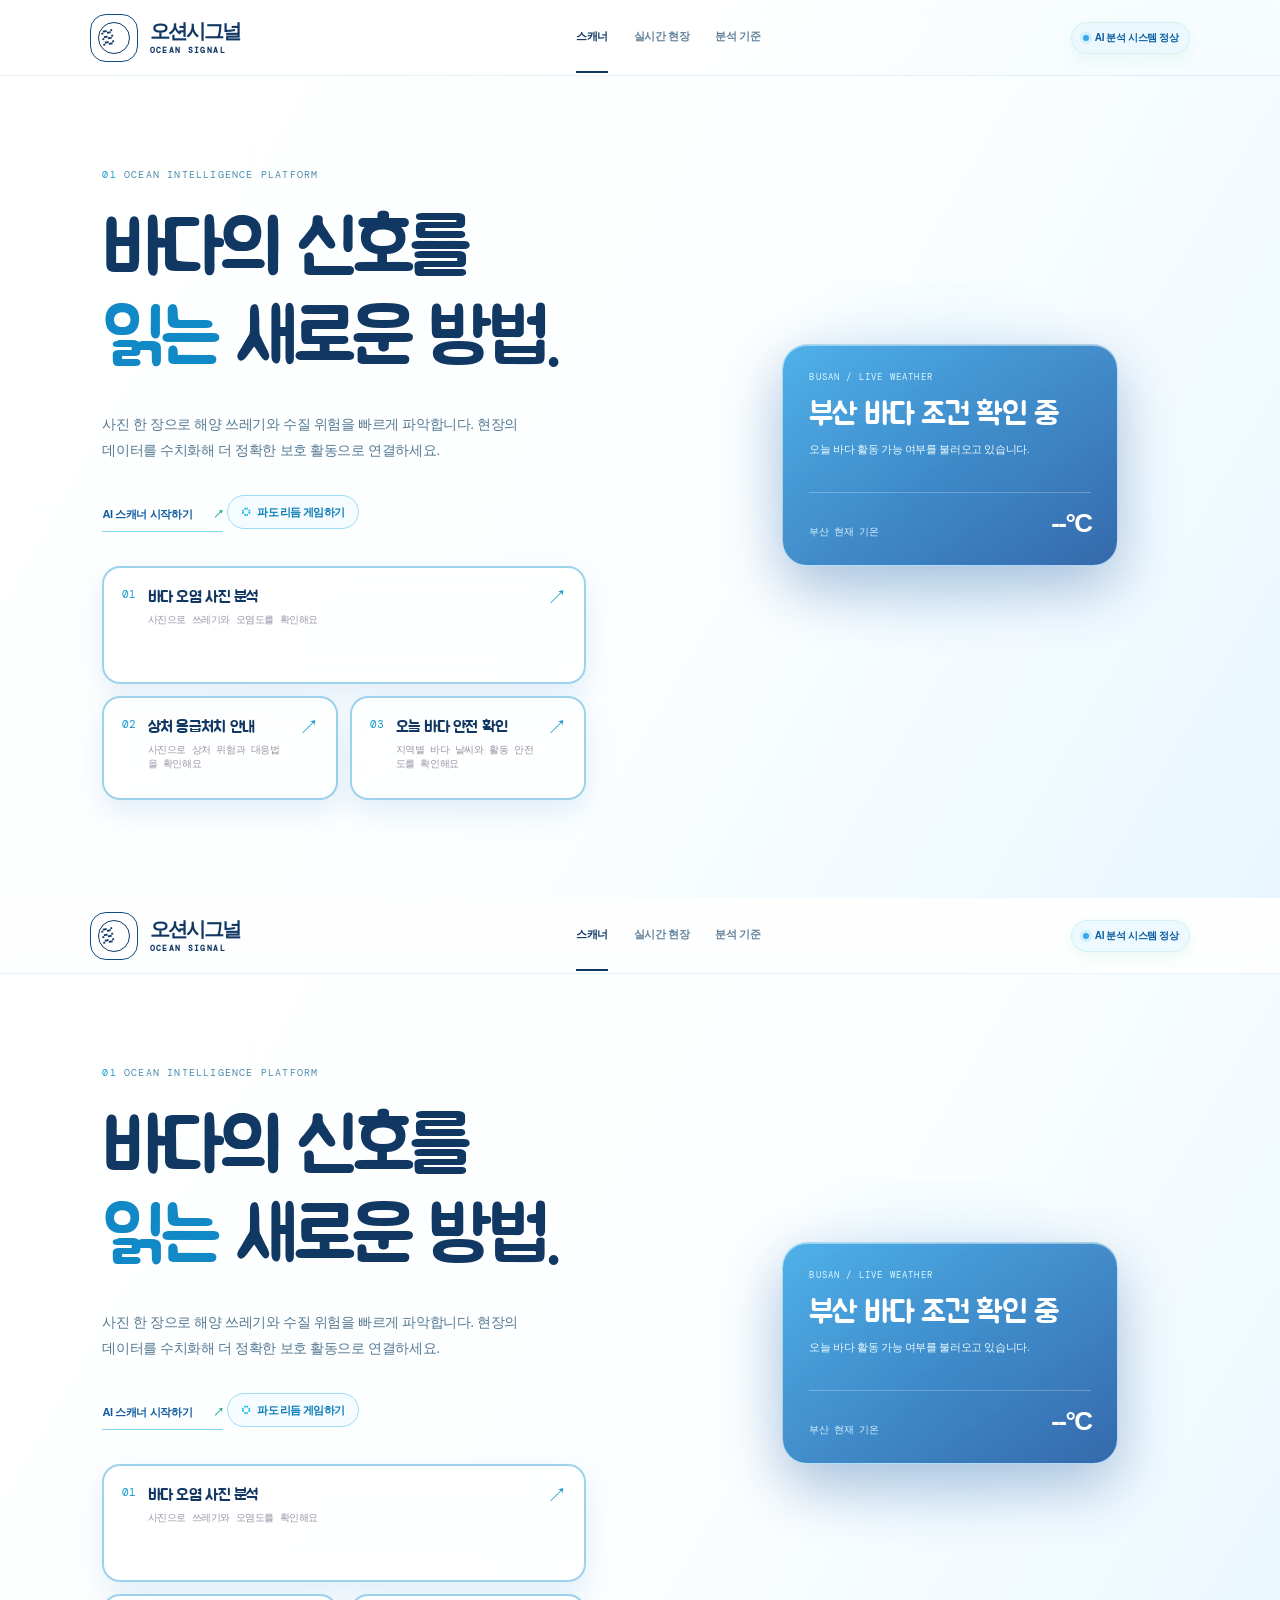
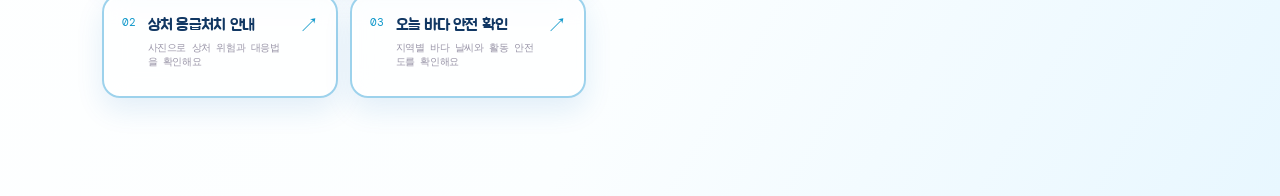
==== commit 6c5d5b8c: "Update greeting from 'Hello' to 'Goodbye'" ====
--- a/index.html
+++ b/index.html
@@ -12,7 +12,7 @@
     <link rel="preconnect" href="https://fonts.googleapis.com" />
     <link rel="preconnect" href="https://fonts.gstatic.com" crossorigin />
     <link href="https://fonts.googleapis.com/css2?family=Jua&display=swap" rel="stylesheet" />
-    <link rel="stylesheet" href="styles.css?v=app-ui22" />
+    <link rel="stylesheet" href="styles.css?v=theme3" />
   </head>
   <body class="home-page">
     <div class="page-shell">
@@ -161,6 +161,173 @@
         <section class="risk-banner" id="method"><div class="risk-badge">◌</div><div><span class="eyebrow">OCEAN RISK SIGNAL / 2024.06.12</span><h2>기름 유출, 적조, 변색, 거품까지<br /><em>숫자로 보이지 않던 위험을 보이게.</em></h2></div><div class="risk-score"><span>CURRENT SCORE</span><strong>18</strong><small>LOW</small></div></section>
       </main>
     </div>
+    <script src="script.js?v=theme3"></script>
+  </body>
+</html>
+
+<!doctype html>
+<html lang="ko">
+  <head>
+    <meta charset="UTF-8" />
+    <meta name="viewport" content="width=device-width, initial-scale=1.0" />
+    <meta name="description" content="해양 쓰레기와 수질 위험을 AI 이미지로 분석하는 오션시그널" />
+    <title>오션시그널 | AI 해양 오염 스캐너</title>
+    <script>if (location.pathname.endsWith('/index.html')) location.replace('./');</script>
+    <link rel="preconnect" href="https://fonts.googleapis.com" />
+    <link rel="preconnect" href="https://fonts.gstatic.com" crossorigin />
+    <link href="https://fonts.googleapis.com/css2?family=DM+Mono:wght@400;500&family=Manrope:wght@400;500;600;700;800&display=swap" rel="stylesheet" />
+    <link rel="preconnect" href="https://fonts.googleapis.com" />
+    <link rel="preconnect" href="https://fonts.gstatic.com" crossorigin />
+    <link href="https://fonts.googleapis.com/css2?family=Jua&display=swap" rel="stylesheet" />
+    <link rel="stylesheet" href="styles.css?v=dark1" />
+  </head>
+  <body class="home-page">
+    <div class="page-shell">
+      <header class="topbar">
+        <a class="brand" href="#top" aria-label="오션시그널 홈">
+          <span class="brand-mark">◒</span>
+          <span>오션시그널</span>
+        </a>
+        <nav class="nav-links" aria-label="주요 메뉴">
+          <a class="active" href="scanner.html">스캐너</a>
+          <a href="report.html">실시간 현장</a>
+          <a href="method.html">분석 기준</a>
+        </nav>
+        <div class="status-pill"><span class="pulse"></span>AI 분석 시스템 정상</div>
+      </header>
+
+      <main id="top">
+        <section class="hero">
+          <div class="hero-copy">
+            <div class="eyebrow"><span>01</span> OCEAN INTELLIGENCE PLATFORM</div>
+            <h1>바다의 신호를<br /><em>읽는</em> 새로운 방법.</h1>
+            <p>사진 한 장으로 해양 쓰레기와 수질 위험을 빠르게 파악합니다. 현장의 데이터를 수치화해 더 정확한 보호 활동으로 연결하세요.</p>
+            <a class="text-link" href="scanner.html">AI 스캐너 시작하기 <span>↗</span></a>
+            <a class="mini-game-link" href="wave-rhythm.html"><span aria-hidden="true">◌</span> 파도 리듬 게임하기</a>
+            <div class="hero-actions" aria-label="빠른 기능 이동">
+              <a class="hero-action" href="scanner.html"><span class="hero-action-no">01</span><span><b>바다 오염 사진 분석</b><small>사진으로 쓰레기와 오염도를 확인해요</small></span><i>↗</i></a>
+              <a class="hero-action" href="care.html"><span class="hero-action-no">02</span><span><b>상처 응급처치 안내</b><small>사진으로 상처 위험과 대응법을 확인해요</small></span><i>↗</i></a>
+              <a class="hero-action" href="report.html"><span class="hero-action-no">03</span><span><b>오늘 바다 안전 확인</b><small>지역별 바다 날씨와 활동 안전도를 확인해요</small></span><i>↗</i></a>
+            </div>
+          </div>
+          <div class="hero-art" aria-label="부산 오늘 바다 활동 안내">
+            <div class="orb orb-a"></div><div class="orb orb-b"></div>
+            <div class="wave wave-a"></div><div class="wave wave-b"></div>
+            <div class="hero-orbit orbit-one"></div><div class="hero-orbit orbit-two"></div>
+            <div class="home-weather-panel" role="status" aria-live="polite">
+              <span class="home-weather-label">BUSAN / LIVE WEATHER</span>
+              <strong id="busanGoValue">부산 바다 조건 확인 중</strong>
+              <small id="busanGoDetail">오늘 바다 활동 가능 여부를 불러오고 있습니다.</small>
+              <div class="home-temperature"><span>부산 현재 기온</span><b id="busanTemperature">--°C</b></div>
+            </div>
+          </div>
+        </section>
+
+        <section class="section scanner-section" id="scanner">
+          <div class="section-heading"><div><span class="section-number">[1]</span><h2>AI 이미지 스캐너</h2></div><p>쓰레기 촬영 &amp; 오염 분석<br /><span>이미지를 업로드하면 오염 유형과 규모를 분석합니다.</span></p></div>
+          <div class="scanner-grid">
+            <div class="upload-card" id="dropZone">
+              <div class="upload-icon">＋</div>
+              <h3>현장 이미지를 넣어주세요</h3>
+              <p>해변, 해상, 수면 이미지를 드래그하거나<br />파일을 선택해 분석을 시작하세요.</p>
+              <label class="button primary" for="fileInput">이미지 선택 <span>↗</span></label>
+              <input id="fileInput" type="file" accept="image/*" hidden />
+              <div class="file-note">JPG, PNG · 최대 10MB</div>
+              <div class="drop-message" id="dropMessage">샘플 이미지로 먼저 체험해보세요.</div>
+              <button class="sample-button" id="sampleButton" type="button">샘플 분석 실행</button>
+              <div class="ai-control" id="aiControl">
+                <div class="ai-control-head"><span class="metric-label">REAL AI VISION</span><span class="ai-secure">KEY NEVER SAVED</span></div>
+                <label for="aiApiKey">OpenAI API 키</label>
+                <input id="aiApiKey" type="password" placeholder="sk-..." autocomplete="off" spellcheck="false" />
+                <div class="ai-control-row">
+                  <select id="aiModel" aria-label="AI 모델 선택">
+                    <option value="gpt-5.4-mini">GPT-5.4 mini · 균형형</option>
+                    <option value="gpt-5.6">GPT-5.6 · 고정밀</option>
+                  </select>
+                  <button class="button ai-button" id="aiAnalyzeButton" type="button">실제 AI로 분석</button>
+                </div>
+                <small>키는 이 브라우저에 저장하지 않습니다. 공개 서비스에서는 반드시 서버 프록시를 사용하세요.</small>
+                <div class="ai-status" id="aiStatus" role="status">이미지를 선택한 뒤 실제 AI 분석을 실행하세요.</div>
+              </div>
+            </div>
+            <div class="preview-card">
+              <div class="card-top"><span>ANALYSIS PREVIEW</span><span class="mono" id="scanState">READY</span></div>
+              <div class="preview-visual" id="previewVisual"><div class="preview-water"></div><div class="preview-sun"></div><div class="preview-island"></div><div class="preview-plastic plastic-a"></div><div class="preview-plastic plastic-b"></div><div class="scan-line"></div><div class="preview-placeholder"><span>◉</span><small>분석 이미지 미리보기</small></div></div>
+              <div class="preview-footer"><div><span class="mini-label">DETECTED OBJECTS</span><strong id="detectedCount">—</strong></div><div><span class="mini-label">CONFIDENCE</span><strong id="confidence">—</strong></div><div class="analysis-badge" id="analysisBadge">WAITING</div></div>
+            </div>
+          </div>
+        </section>
+
+        <section class="section care-section" id="care">
+          <div class="section-heading"><div><span class="section-number">[2]</span><h2>생명 응급 케어 &amp; 약 추천</h2></div><p>해양 상처 촬영 &amp; 초기 대응 가이드<br /><span>갯바위 긁힘, 성게·해조류 접촉 등 상황별 다음 행동을 안내합니다.</span></p></div>
+          <div class="care-grid">
+            <div class="care-upload-card" id="careDropZone">
+              <div class="care-upload-icon">+</div>
+              <span class="metric-label">FIRST AID IMAGE CHECK</span>
+              <h3>상처 부위를 촬영해 주세요</h3>
+              <p>상처 사진을 올리면 위험 신호와 초기 처치 순서를<br />확인하는 데모 분석을 실행합니다.</p>
+              <label class="button primary" for="careFileInput">상처 이미지 선택 <span>↗</span></label>
+              <input id="careFileInput" type="file" accept="image/*" hidden />
+              <button class="sample-button" id="careSampleButton" type="button">샘플 상처 분석 실행</button>
+              <div class="care-note">의료 진단·처방이 아닌 응급 대응 참고용 서비스입니다.</div>
+            </div>
+            <div class="care-result-card">
+              <div class="card-top"><span>CARE ANALYSIS</span><span class="mono" id="careState">READY</span></div>
+              <div class="care-result-body">
+                <div class="care-preview" id="carePreview"><span>＋</span><small>분석 이미지 미리보기</small></div>
+                <div class="care-summary"><span class="mini-label">OBSERVED SIGNAL</span><strong id="careSignal">분석 대기 중</strong><span class="care-risk low" id="careRisk">LOW · 초기 처치 확인</span></div>
+              </div>
+              <div class="care-steps" id="careSteps"><div><b>01</b><span>깨끗한 흐르는 물로 오염물을 씻어냅니다.</span></div><div><b>02</b><span>출혈이 있으면 깨끗한 거즈로 압박합니다.</span></div><div><b>03</b><span>가시·침이 남아 있으면 억지로 제거하지 않습니다.</span></div></div>
+              <div class="care-pharmacy"><span class="mini-label">PHARMACY CHECKLIST</span><strong>약사에게 상처 사진과 알레르기 여부를 보여주세요.</strong><span>멸균 거즈 · 생리식염수 · 상처 보호재 등 구매 가능 항목을 확인하세요.</span></div>
+            </div>
+          </div>
+          <div class="emergency-note"><span>!</span><p><strong>즉시 도움을 요청해야 하는 경우</strong><br />호흡 곤란, 의식 저하, 멈추지 않는 출혈, 얼굴·목 부위 부종, 심한 통증이나 전신 알레르기 반응이 있으면 119 또는 가까운 응급실로 연락하세요.</p></div>
+        </section>
+
+        <section class="section report-section" id="report">
+          <div class="section-heading"><div><span class="section-number">[3]</span><h2>실시간 해양 환경 &amp; 자동 신고</h2></div><p>현장 촬영 · GPS · 기상·해양 데이터<br /><span>오염 규모와 바다 활동 가능 여부를 한 번에 확인합니다.</span></p></div>
+          <div class="report-grid">
+            <div class="report-capture-card">
+              <div class="capture-head"><span class="metric-label">FIELD REPORT / LIVE INPUT</span><span class="live-dot">LIVE</span></div>
+              <h3>바다 상태를 촬영하고<br /><em>현장 좌표를 기록하세요.</em></h3>
+              <p>사진을 올리면 해양 쓰레기와 표면 오염을 수치화하고, 위치 정보와 함께 신고용 데이터로 정리합니다.</p>
+              <label class="button primary" for="reportFileInput">현장 사진 선택 <span>→</span></label>
+              <input id="reportFileInput" type="file" accept="image/*" capture="environment" hidden />
+              <button class="sample-button" id="reportSampleButton" type="button">샘플 현장 데이터 불러오기</button>
+              <div class="report-preview" id="reportPreview"><span>◎</span><small>사진을 선택하면 오염 분석 미리보기가 표시됩니다.</small></div>
+              <div class="gps-row"><span class="metric-label">GPS LOCATION</span><strong id="gpsValue">위치 확인 대기</strong><button id="gpsButton" type="button">내 위치 확인</button></div>
+            </div>
+            <div class="report-data-card">
+              <div class="card-top"><span>OCEAN CONDITIONS</span><span class="mono" id="reportState">READY</span></div>
+              <a class="mmis-source-link" href="https://marine.kma.go.kr/mmis/" target="_blank" rel="noreferrer">기상청 해양기상기후정보포털(MMIS) 원문 보기 ↗</a>
+              <div class="api-connect"><div><span class="metric-label">KMA MARINE OBSERVATION API</span><small>기상청 API허브 인증키를 입력하면 해양기상부이 최신 관측값을 불러옵니다.</small></div><div class="api-form"><input id="kmaApiKey" type="password" placeholder="authKey 입력" autocomplete="off" /><button id="kmaFetchButton" type="button">공식 데이터 불러오기</button></div><span id="kmaStatus">키 미입력 · 샘플 값 표시 중</span></div>
+              <div class="khoa-connect"><div><span class="metric-label">BUSAN KHOA LIVE OBSERVATION · DT_0005</span><small>국립해양조사원 부산 조위관측소 실측 풍향·풍속</small></div><div class="api-form"><input id="khoaApiKey" type="password" placeholder="공공데이터포털 키" autocomplete="off" /><button id="khoaFetchButton" type="button">부산 실측 불러오기</button></div><span id="khoaStatus">키 미입력 · 기상청 API를 사용 중</span></div>
+              <div class="condition-grid">
+                <div><span class="metric-label">MARINE LITTER</span><strong id="litterValue">--</strong><small>items / 100㎡</small></div>
+                <div><span class="metric-label">SURFACE POLLUTION</span><strong id="surfaceValue">--</strong><small>risk index / 100</small></div>
+                <div><span class="metric-label">WIND</span><strong id="windValue">--</strong><small>풍향 · 풍속</small></div>
+                <div><span class="metric-label">SIGNIFICANT WAVE</span><strong id="waveValue">--</strong><small>유의파고</small></div>
+              </div>
+              <div class="climate-line"><span class="metric-label">MARINE CLIMATE</span><strong id="climateValue">관측 데이터 확인 중</strong><span id="updatedValue">업데이트 대기</span></div>
+              <div class="go-card" id="goCard"><span class="go-mark">?</span><div><span class="metric-label">ACTIVITY ADVISORY</span><strong id="goValue">사진 분석 후 판단</strong><p id="goReason">풍랑·오염·기상 조건을 함께 확인합니다.</p></div></div>
+              <div class="report-actions"><button class="report-button" id="reportButton" type="button">지자체·해양경찰 신고 데이터 만들기 <span>→</span></button><span id="reportMessage">사진과 좌표를 입력하면 신고 버튼이 활성화됩니다.</span></div>
+            </div>
+          </div>
+          <div class="report-note"><span>i</span><p><strong>신고 전 확인</strong><br />이 화면은 현장 기록을 돕는 데모입니다. 실제 신고는 119, 해양경찰 122 또는 관할 지자체 공식 채널을 이용하고, 기상·파고가 나쁠 때는 바다에 들어가지 마세요.</p></div>
+        </section>
+
+        <section class="section insights-section" id="insights">
+          <div class="section-heading"><div><span class="section-number">[2]</span><h2>오염 인사이트</h2></div><p>수질 및 표면 위험 분석<br /><span>비전 AI가 발견한 위험 신호를 한눈에 확인하세요.</span></p></div>
+          <div class="insight-grid">
+            <article class="metric-card metric-dark"><span class="metric-label">TOTAL DETECTED TODAY</span><div class="metric-value">1,284 <small>items</small></div><div class="sparkline"><i></i><i></i><i></i><i></i><i></i><i></i><i></i><i></i><i></i><i></i><i></i><i></i></div><span class="metric-foot up">↑ 12.8% <b>vs last week</b></span></article>
+            <article class="metric-card"><span class="metric-label">SURFACE RISK INDEX</span><div class="metric-value teal">18 <small>/ 100</small></div><div class="meter"><span style="width:18%"></span></div><span class="metric-foot">안전한 상태 <b>LOW RISK</b></span></article>
+            <article class="metric-card"><span class="metric-label">DOMINANT POLLUTANT</span><div class="metric-value">Plastic</div><div class="chip-row"><span>PET 42%</span><span>Styrofoam 28%</span><span>Fishing gear 17%</span></div><span class="metric-foot">최근 7일 분석 기준</span></article>
+          </div>
+        </section>
+
+        <section class="risk-banner" id="method"><div class="risk-badge">◌</div><div><span class="eyebrow">OCEAN RISK SIGNAL / 2024.06.12</span><h2>기름 유출, 적조, 변색, 거품까지<br /><em>숫자로 보이지 않던 위험을 보이게.</em></h2></div><div class="risk-score"><span>CURRENT SCORE</span><strong>18</strong><small>LOW</small></div></section>
+      </main>
+    </div>
     <script src="script.js?v=theme1"></script>
   </body>
 </html>
--- a/styles.css
+++ b/styles.css
@@ -235,7 +235,7 @@
 .hero-action,.hero-action:first-child{border:2px solid rgba(93,181,223,.6);box-shadow:inset 0 0 0 2px rgba(255,255,255,.62),0 12px 28px rgba(15,111,187,.11)}.hero-action:hover{border-color:#168fca;box-shadow:inset 0 0 0 2px rgba(255,255,255,.78),0 18px 34px rgba(15,111,187,.18)}
 
 /* Dark mode */
-.theme-toggle{margin-left:12px;border:1px solid #b8e4f6;border-radius:999px;padding:8px 11px;background:#f3fbff;color:#0b5b9f;font:800 10px 'Pretendard Variable','Noto Sans KR',sans-serif;cursor:pointer;white-space:nowrap}.theme-toggle:hover{background:#dff3ff}.dark-mode{background:#061522!important;color:#e7f6ff}.dark-mode .page-shell{background:linear-gradient(180deg,#071a2a,#0a2034)!important}.dark-mode .topbar{background:rgba(7,28,45,.9)!important;border-color:rgba(122,210,246,.24)!important;box-shadow:0 12px 28px rgba(0,0,0,.28)!important}.dark-mode .brand,.dark-mode .brand>span:last-child::before,.dark-mode .brand>span:last-child::after,.dark-mode .nav-links .active,.dark-mode .hero h1,.dark-mode .page-hero h1,.dark-mode .section-heading h2{color:#e9f9ff!important}.dark-mode .brand-mark{background:#0d2f4b;border-color:#8adbf5}.dark-mode .nav-links{color:#9cb9cb}.dark-mode .status-pill,.dark-mode .theme-toggle{background:#102e47;color:#aeeeff;border-color:#2d7599}.dark-mode .theme-toggle:hover{background:#174767}.dark-mode .hero,.dark-mode .page-hero{background:linear-gradient(135deg,#0c263b 0%,#103956 55%,#14577a 100%)!important}.dark-mode .hero-copy>p,.dark-mode .page-hero p,.dark-mode .section-heading p,.dark-mode .section-heading p span{color:#b9d2e1!important}.dark-mode .section{background:#081b2c!important}.dark-mode .hero-action,.dark-mode .hero-action:first-child,.dark-mode .upload-card,.dark-mode .care-upload-card,.dark-mode .report-capture-card,.dark-mode .metric-card,.dark-mode .marine-api-extras>div,.dark-mode .risk-scale-card,.dark-mode .top-advisory{background:rgba(12,42,63,.92)!important;border-color:rgba(104,203,242,.3)!important;box-shadow:0 15px 34px rgba(0,0,0,.2)!important}.dark-mode .hero-action b,.dark-mode .upload-card h3,.dark-mode .care-upload-card h3,.dark-mode .report-capture-card h3,.dark-mode .metric-card,.dark-mode .metric-value,.dark-mode .risk-scale-card h3{color:#ebfaff!important}.dark-mode .hero-action small,.dark-mode .upload-card p,.dark-mode .care-upload-card p,.dark-mode .report-capture-card p,.dark-mode .metric-foot,.dark-mode .risk-scale-card p{color:#b2cedd!important}.dark-mode footer{background:#061522;color:#90b6ca}.dark-mode .app-tabbar{background:rgba(7,29,46,.94);border-color:rgba(123,212,248,.24)}
+.theme-toggle{margin-left:12px;display:grid;place-items:center;width:38px;height:38px;border:1px solid #ccecf9;border-radius:50%;padding:0;background:rgba(255,255,255,.84);color:#0a6ca9;font:700 18px/1 Arial,sans-serif;cursor:pointer;box-shadow:0 7px 16px rgba(12,111,181,.1);transition:transform .2s ease,background .2s ease}.theme-toggle:hover{transform:translateY(-2px) rotate(-10deg);background:#e1f5ff}.dark-mode{background:#07131f!important;color:#eaf8ff}.dark-mode .page-shell{background:radial-gradient(circle at 82% 8%,rgba(25,140,193,.18),transparent 29%),linear-gradient(180deg,#07131f,#0a1d2d)!important}.dark-mode .topbar{background:rgba(8,26,42,.72)!important;border-color:rgba(114,209,247,.2)!important;box-shadow:0 14px 34px rgba(0,0,0,.3)!important;backdrop-filter:blur(20px)}.dark-mode .brand,.dark-mode .brand>span:last-child::before,.dark-mode .brand>span:last-child::after,.dark-mode .nav-links .active,.dark-mode .hero h1,.dark-mode .page-hero h1,.dark-mode .section-heading h2{color:#f0fbff!important}.dark-mode .brand-mark{background:#0e3452;border-color:#80d8f5}.dark-mode .nav-links{color:#97b6ca}.dark-mode .status-pill{background:rgba(31,111,146,.22);color:#b9efff;border-color:rgba(112,214,249,.25)}.dark-mode .theme-toggle{background:#123a58;color:#d7f7ff;border-color:#357a9e;box-shadow:none}.dark-mode .theme-toggle:hover{background:#1a547a}.dark-mode .hero,.dark-mode .page-hero{background:linear-gradient(135deg,#0c2438 0%,#0d3853 52%,#11617b 130%)!important}.dark-mode .hero-copy>p,.dark-mode .page-hero p,.dark-mode .section-heading p,.dark-mode .section-heading p span{color:#b6d3e2!important}.dark-mode .section{background:transparent!important}.dark-mode .hero-action,.dark-mode .hero-action:first-child,.dark-mode .upload-card,.dark-mode .care-upload-card,.dark-mode .report-capture-card,.dark-mode .metric-card,.dark-mode .marine-api-extras>div,.dark-mode .risk-scale-card,.dark-mode .top-advisory{background:linear-gradient(145deg,rgba(18,54,77,.92),rgba(9,35,55,.96))!important;border-color:rgba(105,210,246,.22)!important;box-shadow:inset 0 1px 0 rgba(220,250,255,.06),0 18px 38px rgba(0,0,0,.18)!important}.dark-mode .hero-action b,.dark-mode .upload-card h3,.dark-mode .care-upload-card h3,.dark-mode .report-capture-card h3,.dark-mode .metric-card,.dark-mode .metric-value,.dark-mode .risk-scale-card h3{color:#edfaff!important}.dark-mode .hero-action small,.dark-mode .upload-card p,.dark-mode .care-upload-card p,.dark-mode .report-capture-card p,.dark-mode .metric-foot,.dark-mode .risk-scale-card p{color:#a9c8d9!important}.dark-mode .button,.dark-mode .primary{background:linear-gradient(135deg,#28b8dc,#1878cc)!important}.dark-mode footer{background:#06131f;color:#8db4c9}.dark-mode .app-tabbar{background:rgba(7,24,39,.92);border-color:rgba(123,212,248,.2)}
 
 
 @media(max-width:800px){.page-shell{padding:0!important}}
@@ -266,3 +266,271 @@
 
 .marine-location-controls{display:flex;flex-wrap:wrap;gap:8px;margin-top:14px}.marine-location-controls select{min-width:154px;max-width:100%;border:1px solid #bfe4f5;border-radius:10px;background:rgba(255,255,255,.86);color:#0b5b9f;padding:9px 11px;font:600 11px 'Pretendard Variable','Noto Sans KR',sans-serif;outline:none}.marine-location-controls select:focus{border-color:#169bd0;box-shadow:0 0 0 3px rgba(22,155,208,.12)}
 @media(max-width:800px){.marine-location-controls{gap:6px}.marine-location-controls select{width:100%;font-size:11px}}
+:root{--navy:#062638;--deep:#041a28;--ink:#082432;--mint:#a8f4db;--aqua:#6fe5d2;--cream:#f4f5ef;--line:rgba(8,36,50,.14);--mono:'DM Mono',monospace;--sans:'Manrope',sans-serif}*{box-sizing:border-box}html{scroll-behavior:smooth}body{margin:0;background:var(--cream);color:var(--ink);font-family:var(--sans)}a{color:inherit;text-decoration:none}.page-shell{max-width:1440px;margin:auto;overflow:hidden}.topbar{height:78px;display:flex;align-items:center;justify-content:space-between;padding:0 6.2%;border-bottom:1px solid var(--line);background:rgba(244,245,239,.9);position:sticky;top:0;z-index:10;backdrop-filter:blur(14px)}.brand{display:flex;gap:10px;align-items:center;font-weight:800;letter-spacing:-.04em}.brand-mark{display:grid;place-items:center;width:28px;height:28px;border-radius:50%;background:var(--navy);color:var(--mint);font-size:21px}.nav-links{display:flex;gap:34px;font-family:var(--mono);font-size:11px;color:#59717b}.nav-links a{padding:29px 0}.nav-links .active{color:var(--ink);border-bottom:2px solid var(--ink)}.status-pill{font-family:var(--mono);font-size:10px;color:#417163;background:#ddf6e9;padding:9px 12px;border-radius:30px}.pulse{display:inline-block;width:6px;height:6px;background:#26b881;border-radius:50%;margin-right:6px;box-shadow:0 0 0 3px #c4edd9}.hero{min-height:570px;padding:86px 6.2% 60px;display:grid;grid-template-columns:45% 55%;background:linear-gradient(110deg,#f4f5ef 0%,#f4f5ef 54%,#e6f5eb 54%,#d8f2e7 100%)}.eyebrow,.metric-label,.mini-label{font-family:var(--mono);font-size:10px;letter-spacing:.12em;color:#68817d}.eyebrow span,.section-number{color:#6ac2ad}.hero h1{font-size:clamp(48px,6vw,84px);line-height:1.04;letter-spacing:-.08em;margin:25px 0 26px;font-weight:700}.hero h1 em,.risk-banner em{font-family:Georgia,serif;font-weight:400;color:#139a87}.hero-copy>p{max-width:390px;line-height:1.8;color:#54707a;font-size:14px}.text-link{display:inline-block;margin-top:26px;font-family:var(--mono);font-size:11px;border-bottom:1px solid #305360;padding-bottom:9px}.text-link span{color:#0ca68a;margin-left:18px}.hero-art{position:relative;min-height:370px}.orb{position:absolute;border-radius:50%;filter:blur(1px)}.orb-a{width:280px;height:280px;right:20%;top:18px;background:radial-gradient(circle at 32% 25%,#d7fff0,#57cdb8 50%,#058c89 100%);box-shadow:20px 35px 50px #74bcae55}.orb-b{width:110px;height:110px;right:4%;top:230px;background:#a1e3c9;opacity:.7}.wave{position:absolute;width:420px;height:140px;border:1px solid #5cc9b4;border-radius:50%;transform:rotate(-26deg);right:5%;top:105px;opacity:.55}.wave-b{width:520px;right:0;top:70px;opacity:.25}.hero-orbit{position:absolute;border:1px solid #6bcfb5;border-radius:50%;width:340px;height:180px;right:12%;top:74px;transform:rotate(-35deg)}.orbit-two{width:230px;height:340px;right:20%;top:-6px;transform:rotate(48deg);opacity:.7}.radar-card{position:absolute;width:142px;height:142px;border-radius:50%;right:25%;top:89px;border:1px solid #d0ffef;background:radial-gradient(circle,#2cbca8 0 2px,transparent 3px),radial-gradient(circle at center,#ffffff12 0 34%,transparent 35%),#118f8c88;box-shadow:0 0 0 14px #d8fff322,0 0 0 15px #77d8c444}.radar-cross{position:absolute;inset:50% 0 auto;border-top:1px solid #c1ffed}.radar-cross:after{content:'';position:absolute;left:50%;top:-71px;height:142px;border-left:1px solid #c1ffed}.radar-dot{position:absolute;width:7px;height:7px;background:#e8fff5;border-radius:50%;box-shadow:0 0 0 4px #b7ffe733}.dot-one{left:35px;top:42px}.dot-two{right:24px;top:60px}.dot-three{left:72px;bottom:27px}.radar-label{position:absolute;bottom:-33px;left:15px;font:9px var(--mono);color:#377d74}.float-label{position:absolute;background:#f5fff6cc;padding:10px 13px;box-shadow:0 10px 22px #126c5840;color:#75918b;font:9px var(--mono);line-height:1.7}.float-label strong{font-size:11px;color:#0a756b}.label-a{top:50px;right:6%}.label-b{bottom:33px;right:22%}.section{padding:92px 6.2%;border-bottom:1px solid var(--line)}.section-heading{display:flex;justify-content:space-between;align-items:end;margin-bottom:40px}.section-heading h2{display:inline;margin-left:18px;font-size:35px;letter-spacing:-.07em}.section-heading p{font-size:12px;line-height:1.8;text-align:right;color:#48646d;margin:0}.section-heading p span{color:#879a9d}.scanner-grid{display:grid;grid-template-columns:1fr 1.15fr;gap:22px}.upload-card,.preview-card{min-height:330px;border:1px solid #b8d4c9;border-radius:18px;background:#f7fcf4;padding:28px}.upload-card{display:flex;flex-direction:column;align-items:center;justify-content:center;text-align:center;border-style:dashed;transition:.2s}.upload-card.dragover{background:#e5faf0;border-color:#27ab92}.upload-icon{width:42px;height:42px;border:1px solid #a8cfc0;border-radius:50%;display:grid;place-items:center;font-size:25px;color:#4cb49b;margin-bottom:16px}.upload-card h3{margin:0 0 10px;font-size:18px;letter-spacing:-.05em}.upload-card p{font-size:12px;line-height:1.7;color:#71888c;margin:0 0 20px}.button{cursor:pointer;border:0;border-radius:4px;padding:13px 23px;font:11px var(--mono)}.primary{background:var(--navy);color:var(--mint)}.primary span{margin-left:20px}.file-note{font:9px var(--mono);color:#9aacad;margin-top:12px}.drop-message{font-size:11px;color:#369f8b;margin-top:22px}.sample-button{border:0;background:none;color:#527b7d;text-decoration:underline;font:10px var(--mono);margin-top:7px;cursor:pointer}.preview-card{background:#062a3b;color:#edfef6;border:0;padding:0;overflow:hidden}.card-top,.preview-footer{display:flex;justify-content:space-between;align-items:center;padding:18px 22px;font:10px var(--mono);color:#8fb5ae}.mono{color:#a1f3dc}.preview-visual{height:235px;position:relative;overflow:hidden;background:linear-gradient(160deg,#a4ddd1,#1b8e90)}.preview-water{position:absolute;inset:50% 0 0;background:repeating-linear-gradient(175deg,#088b90 0 9px,#0b9b9b 10px 12px,#087a88 13px 20px);opacity:.8}.preview-sun{position:absolute;width:95px;height:95px;border-radius:50%;background:#e9fff0;right:15%;top:30px;opacity:.8}.preview-island{position:absolute;width:70%;height:45px;background:#16676c;bottom:55px;left:-4%;border-radius:50% 50% 0 0;transform:rotate(-4deg)}.preview-plastic{position:absolute;background:#ddfff0;box-shadow:0 0 14px #a6fff0}.plastic-a{width:20px;height:38px;bottom:87px;left:46%;transform:rotate(27deg);border-radius:4px}.plastic-b{width:46px;height:10px;bottom:70px;left:62%;transform:rotate(-22deg)}.scan-line{position:absolute;left:0;right:0;top:46%;height:1px;background:#d2fff1;box-shadow:0 0 10px 2px #d2fff1;animation:scan 2.5s infinite}.preview-placeholder{position:absolute;inset:0;display:flex;flex-direction:column;align-items:center;justify-content:center;color:#caffee;opacity:.65}.preview-placeholder span{font-size:34px}.preview-placeholder small{font:10px var(--mono)}.preview-footer{border-top:1px solid #1f4c55;gap:30px;justify-content:flex-start}.preview-footer>div{display:flex;flex-direction:column;gap:6px}.preview-footer strong{font-size:18px}.analysis-badge{margin-left:auto;color:#a1f3dc;border:1px solid #3a827b;padding:7px 9px;border-radius:3px}.insights-section{padding-top:78px}.insight-grid{display:grid;grid-template-columns:1fr 1fr 1fr;gap:18px}.metric-card{min-height:205px;background:#e9f5eb;border-radius:12px;padding:22px}.metric-dark{background:var(--navy);color:#e9fff7}.metric-value{font-size:39px;font-weight:700;letter-spacing:-.08em;margin:20px 0}.metric-value small{font:11px var(--mono);letter-spacing:0;color:#83a19d}.metric-value.teal{color:#10a58d}.sparkline{height:30px;display:flex;align-items:end;gap:4px;margin-bottom:13px}.sparkline i{width:8px;background:#62d2bb;border-radius:2px}.sparkline i:nth-child(1){height:9px}.sparkline i:nth-child(2){height:15px}.sparkline i:nth-child(3){height:11px}.sparkline i:nth-child(4){height:20px}.sparkline i:nth-child(5){height:16px}.sparkline i:nth-child(6){height:26px}.sparkline i:nth-child(7){height:19px}.sparkline i:nth-child(8){height:24px}.sparkline i:nth-child(9){height:16px}.sparkline i:nth-child(10){height:27px}.sparkline i:nth-child(11){height:25px}.sparkline i:nth-child(12){height:30px}.metric-foot{font:10px var(--mono);color:#557e76}.metric-dark .metric-foot{color:#8bcbbd}.metric-foot b{font-weight:400;color:#99a9a1;margin-left:10px}.up{color:#72e2c4}.meter{height:7px;background:#c9e1d4;border-radius:10px;margin:30px 0 17px}.meter span{display:block;height:100%;border-radius:10px;background:#16b293}.chip-row{display:flex;flex-wrap:wrap;gap:5px;margin:27px 0 23px}.chip-row span{font:9px var(--mono);border:1px solid #bdd7cb;padding:6px 7px;border-radius:3px;color:#557b75}.risk-banner{margin:0 6.2%;padding:48px 0;display:flex;align-items:center;gap:28px;border-bottom:1px solid var(--line)}.risk-badge{width:58px;height:58px;border:1px solid #b8d7c7;border-radius:50%;display:grid;place-items:center;font-size:27px;color:#16a38b}.risk-banner h2{font-size:27px;letter-spacing:-.06em;line-height:1.25;margin:14px 0 0}.risk-score{margin-left:auto;text-align:right}.risk-score span,.risk-score small{display:block;font:9px var(--mono);color:#77938d}.risk-score strong{font-size:52px;letter-spacing:-.09em;color:#139b88;display:block;line-height:1}.risk-score small{color:#139b88;margin-top:3px}footer{display:flex;justify-content:space-between;padding:35px 6.2%;font:9px var(--mono);color:#7f9b98}@keyframes scan{0%,100%{top:25%}50%{top:75%}}@media(max-width:800px){.topbar{padding:0 20px}.nav-links{display:none}.status-pill{font-size:8px}.hero{grid-template-columns:1fr;padding:58px 20px 15px}.hero-art{min-height:300px}.section{padding:65px 20px}.section-heading{display:block}.section-heading p{text-align:left;margin-top:15px}.scanner-grid,.insight-grid{grid-template-columns:1fr}.risk-banner{margin:0 20px;flex-wrap:wrap}.risk-score{margin-left:86px}footer{padding:28px 20px;gap:14px;flex-wrap:wrap}}
+ .care-section{background:#edf7f0}.care-grid{display:grid;grid-template-columns:.85fr 1.35fr;gap:22px}.care-upload-card,.care-result-card{border-radius:18px;min-height:385px}.care-upload-card{border:1px dashed #99cdbc;background:#f8fff8;display:flex;flex-direction:column;align-items:center;justify-content:center;text-align:center;padding:28px}.care-upload-icon{width:48px;height:48px;border-radius:50%;display:grid;place-items:center;color:#168e7d;font-size:29px;border:1px solid #9bd5c2;margin-bottom:18px}.care-upload-card h3{font-size:21px;letter-spacing:-.06em;margin:13px 0 10px}.care-upload-card p{font-size:12px;line-height:1.8;color:#71888c;margin:0 0 19px}.care-note{font:9px var(--mono);color:#9aacad;margin-top:18px}.care-result-card{background:var(--navy);color:#effff7;overflow:hidden}.care-result-body{display:grid;grid-template-columns:1fr 1fr;gap:20px;padding:0 22px 20px}.care-preview{height:154px;border-radius:10px;background:linear-gradient(145deg,#bdded2,#568e83 55%,#2c5f62);display:flex;flex-direction:column;align-items:center;justify-content:center;color:#d7fff0;box-shadow:inset 0 0 0 1px #c5fff033}.care-preview span{font-size:36px}.care-preview small{font:10px var(--mono);margin-top:7px}.care-summary{display:flex;flex-direction:column;justify-content:center;gap:12px}.care-summary strong{font-size:22px;letter-spacing:-.06em}.care-risk{width:max-content;padding:7px 9px;border-radius:3px;font:9px var(--mono)}.care-risk.low{color:#a4f2cf;background:#1b665a}.care-steps{border-top:1px solid #1e4e56;border-bottom:1px solid #1e4e56;padding:14px 22px;display:grid;gap:10px}.care-steps div{display:flex;align-items:center;gap:12px;font-size:11px;color:#c8e9de}.care-steps b{font:10px var(--mono);color:var(--aqua)}.care-pharmacy{display:flex;flex-direction:column;gap:7px;padding:16px 22px;color:#a7c7c1}.care-pharmacy strong{color:#e8fff5;font-size:12px}.care-pharmacy span:last-child{font-size:11px;line-height:1.6}.emergency-note{margin-top:20px;display:flex;align-items:flex-start;gap:14px;border:1px solid #e6c9a3;background:#fff8ec;border-radius:12px;padding:16px 20px;color:#795c3d}.emergency-note>span{width:24px;height:24px;border-radius:50%;display:grid;place-items:center;background:#d88945;color:#fff;font-weight:800;flex:none}.emergency-note p{font-size:11px;line-height:1.65;margin:0}.emergency-note strong{color:#a95425}@media(max-width:800px){.care-grid{grid-template-columns:1fr}.care-result-body{grid-template-columns:1fr}.care-upload-card,.care-result-card{min-height:auto}.emergency-note{margin-top:16px}}
+.report-section{background:#f4f8f2}.report-grid{display:grid;grid-template-columns:.85fr 1.35fr;gap:22px}.report-capture-card,.report-data-card{border-radius:18px;min-height:480px}.report-capture-card{background:#e3f3e8;border:1px solid #b9daca;padding:29px}.capture-head,.gps-row,.report-actions{display:flex;align-items:center;justify-content:space-between;gap:10px}.live-dot{font:9px var(--mono);color:#168e7d;background:#c7f3db;border-radius:20px;padding:6px 8px}.live-dot:before{content:'';display:inline-block;width:5px;height:5px;border-radius:50%;background:#1bb27c;margin-right:5px}.report-capture-card h3{font-size:27px;line-height:1.2;letter-spacing:-.07em;margin:42px 0 13px}.report-capture-card h3 em{font-family:Georgia,serif;color:#129983;font-weight:400}.report-capture-card>p{font-size:12px;line-height:1.8;color:#5e797c;margin-bottom:22px}.report-preview{height:120px;margin:23px 0 18px;border-radius:11px;background:linear-gradient(145deg,#9ed9cc,#287a7f);display:flex;flex-direction:column;align-items:center;justify-content:center;color:#dffff2;text-align:center}.report-preview span{font-size:32px}.report-preview small{font:9px var(--mono);padding:0 10px}.gps-row{border-top:1px solid #b7d7c8;padding-top:16px}.gps-row strong{font:10px var(--mono);color:#227e72;margin-left:auto}.gps-row button{border:0;background:none;text-decoration:underline;color:#287c73;font:10px var(--mono);cursor:pointer}.report-data-card{background:var(--navy);color:#effff7;overflow:hidden}.condition-grid{display:grid;grid-template-columns:1fr 1fr;gap:1px;background:#1e4e56;margin:0 22px 20px}.condition-grid>div{background:var(--navy);padding:18px 15px;display:flex;flex-direction:column;gap:7px}.condition-grid strong{font-size:22px;letter-spacing:-.06em;color:#a5f4df}.condition-grid small{font:9px var(--mono);color:#8eafa9}.climate-line{display:flex;align-items:center;gap:13px;border-top:1px solid #1e4e56;border-bottom:1px solid #1e4e56;padding:16px 22px}.climate-line strong{font-size:13px;color:#d9fff0}.climate-line span:last-child{font:9px var(--mono);color:#8eafa9;margin-left:auto}.go-card{display:flex;gap:13px;align-items:center;margin:18px 22px;padding:16px;background:#174e50;border-radius:10px}.go-card.caution{background:#5b5440}.go-mark{width:35px;height:35px;border-radius:50%;display:grid;place-items:center;background:#2bb791;color:#062a3b;font-weight:800}.go-card.caution .go-mark{background:#e2b966}.go-card>div{display:flex;flex-direction:column;gap:5px}.go-card strong{font-size:18px}.go-card p{margin:0;color:#b9d7ce;font-size:10px}.report-actions{padding:0 22px 18px;flex-wrap:wrap}.report-button{border:0;background:var(--mint);color:var(--navy);padding:13px 15px;border-radius:4px;font:10px var(--mono);cursor:pointer}.report-button span{margin-left:18px}.report-button.sent{background:#b8f2d0}.report-actions>span{font:9px var(--mono);color:#91b2a9}.report-note{margin-top:20px;display:flex;align-items:flex-start;gap:14px;border:1px solid #bed3c7;background:#f8fff9;border-radius:12px;padding:16px 20px;color:#55716c}.report-note>span{width:24px;height:24px;border-radius:50%;display:grid;place-items:center;background:#1a9c87;color:#fff;font-weight:800;flex:none}.report-note p{font-size:11px;line-height:1.65;margin:0}.report-note strong{color:#197a6a}@media(max-width:800px){.report-grid{grid-template-columns:1fr}.report-capture-card,.report-data-card{min-height:auto}.report-capture-card h3{margin-top:30px}.condition-grid{margin:0 14px 16px}.climate-line{align-items:flex-start;flex-wrap:wrap}.climate-line span:last-child{margin-left:0}.report-actions{padding:0 14px 18px}.report-note{margin-top:16px}}
+.api-connect{padding:13px 22px 16px;border-bottom:1px solid #1e4e56;display:grid;grid-template-columns:1fr auto;gap:8px 14px}.api-connect>div:first-child{display:flex;flex-direction:column;gap:5px}.api-connect small{font-size:10px;color:#9fbbb4;line-height:1.4}.api-form{display:flex;gap:6px;align-items:center}.api-form input{width:140px;border:1px solid #3d6f6c;background:#0c3643;color:#eafff7;padding:9px 10px;border-radius:3px;font:9px var(--mono)}.api-form button{border:1px solid #5bb9a4;background:transparent;color:#a8f4db;padding:9px 10px;border-radius:3px;font:9px var(--mono);cursor:pointer}.api-connect>span:last-child{font:9px var(--mono);color:#77aaa0;grid-column:1 / -1}.go-card.danger{background:#713e43}.go-card.danger .go-mark{background:#f18c85}.go-card.danger .go-mark:after{content:'!';font-size:18px}.go-card.danger .go-mark{font-size:0}@media(max-width:800px){.api-connect{grid-template-columns:1fr}.api-form input{flex:1;width:auto}.api-connect>span:last-child{grid-column:auto}}
+
+/* Refined visual system */
+:root{--cream:#f5f8f5;--ink:#12323a;--navy:#083746;--deep:#062631;--mint:#b8f3dd;--aqua:#69dac5;--line:rgba(18,50,58,.12);--shadow:0 18px 50px rgba(13,63,67,.08)}
+body{background:radial-gradient(circle at 8% 0%,#ffffff 0 16%,transparent 38%),var(--cream);letter-spacing:-.01em}
+.page-shell{max-width:1520px;background:rgba(245,248,245,.72)}
+.topbar{height:72px;padding:0 7%;border-bottom-color:rgba(18,50,58,.1);background:rgba(250,252,249,.82)}
+.brand{font-size:15px;letter-spacing:-.06em}.brand-mark{width:31px;height:31px;box-shadow:0 7px 18px rgba(7,55,70,.16)}
+.nav-links{gap:30px;color:#688087}.nav-links a{padding:26px 0;transition:.2s}.nav-links a:hover{color:#0b746d}.status-pill{border:1px solid #ccebdc;background:#e8f8ef;box-shadow:0 5px 16px rgba(19,155,136,.08)}
+.hero{min-height:610px;padding:100px 7% 70px;background:linear-gradient(115deg,#f9fbf8 0%,#f5f8f5 54%,#e7f7ef 54%,#d8f3e8 100%)}
+.hero-copy{padding-top:14px}.hero h1{font-size:clamp(50px,6vw,88px);line-height:1.02;margin:25px 0 28px;color:#0c303b}.hero-copy>p{max-width:420px;font-size:14px;color:#5b7379}.text-link{margin-top:30px;color:#0d4c56;border-bottom-color:#97bcb5;transition:.2s}.text-link:hover{color:#0c9c88;border-bottom-color:#0c9c88}
+.hero-art{min-height:405px}.radar-card{box-shadow:0 0 0 14px #d8fff322,0 20px 45px rgba(9,112,106,.2)}.float-label{border:1px solid rgba(255,255,255,.75);border-radius:8px;backdrop-filter:blur(10px);box-shadow:0 14px 30px rgba(18,91,79,.14)}
+.section{padding:104px 7%;border-bottom-color:rgba(18,50,58,.1)}.section-heading{margin-bottom:46px}.section-heading h2{font-size:38px;color:#163942}.section-heading p{color:#61777d}
+.upload-card,.care-upload-card,.report-capture-card{box-shadow:var(--shadow);transition:transform .25s,box-shadow .25s}.upload-card:hover,.care-upload-card:hover,.report-capture-card:hover{transform:translateY(-3px);box-shadow:0 22px 55px rgba(13,63,67,.12)}
+.upload-card,.preview-card,.care-upload-card,.care-result-card,.report-capture-card,.report-data-card{border-radius:22px}.upload-card{background:rgba(252,255,251,.9);border-color:#b8d8cc}.upload-card h3,.care-upload-card h3{font-size:20px}.button{border-radius:8px;transition:transform .2s,box-shadow .2s}.button:hover{transform:translateY(-2px);box-shadow:0 8px 18px rgba(6,54,70,.15)}.primary{background:#0b3b4b}
+.preview-card,.care-result-card,.report-data-card{box-shadow:0 18px 45px rgba(5,42,57,.16)}.card-top{padding:20px 24px}.preview-visual{height:250px}.preview-footer{padding:20px 24px}
+.care-section{background:linear-gradient(180deg,#edf8f1,#f5faf5)}.report-section{background:#f7faf6}.care-upload-card{background:rgba(253,255,252,.9)}.report-capture-card{background:#e9f7ed;border-color:#c4dfcf}
+.condition-grid{border-radius:13px;overflow:hidden}.condition-grid>div{padding:20px 17px}.condition-grid strong{font-size:24px}.go-card{border:1px solid rgba(255,255,255,.08);box-shadow:inset 0 1px 0 rgba(255,255,255,.06)}.report-button{border-radius:8px;transition:.2s}.report-button:hover{transform:translateY(-2px);box-shadow:0 8px 18px rgba(168,244,219,.18)}
+.api-connect{background:rgba(0,0,0,.08);padding:16px 24px 18px}.api-form input,.api-form button{border-radius:8px}.api-form button{transition:.2s}.api-form button:hover{background:#164e58;color:#eafff7}
+.metric-card{border-radius:16px;box-shadow:var(--shadow);border-color:#d3e5da}.metric-dark{box-shadow:0 18px 45px rgba(4,38,52,.18)}.risk-banner{margin:0 7%;padding:56px 0}.risk-badge{box-shadow:0 8px 20px rgba(22,163,139,.11)}footer{padding:38px 7%;color:#78918d}
+@media(max-width:800px){.topbar{height:64px}.hero{min-height:auto;padding:62px 20px 25px}.hero h1{font-size:clamp(45px,13vw,66px)}.hero-art{min-height:315px}.section{padding:72px 20px}.section-heading h2{font-size:31px}.section-heading{margin-bottom:32px}.upload-card,.preview-card,.care-upload-card,.care-result-card,.report-capture-card,.report-data-card{border-radius:18px}.risk-banner{margin:0 20px;padding:42px 0}.risk-banner h2{font-size:23px}footer{padding:30px 20px}}
+/* Real AI analysis controls */
+.ai-control{margin-top:22px;padding:16px;border:1px solid var(--line,rgba(18,50,58,.12));border-radius:16px;background:rgba(255,255,255,.7);text-align:left}
+.ai-control-head,.ai-control-row{display:flex;align-items:center;justify-content:space-between;gap:10px}
+.ai-control label{display:block;margin:10px 0 6px;font-size:12px;font-weight:700;color:var(--ink,#12323a)}
+.ai-control input,.ai-control select{width:100%;min-height:42px;border:1px solid rgba(18,50,58,.18);border-radius:10px;background:#fff;color:var(--ink,#12323a);padding:0 12px;font:inherit;font-size:13px;box-sizing:border-box}
+.ai-control-row{margin-top:10px}
+.ai-control select{max-width:48%;font-size:12px}
+.ai-button{border:0!important;cursor:pointer;white-space:nowrap;background:var(--navy,#083746)!important;color:#fff!important}
+.ai-button:disabled{opacity:.55;cursor:wait}
+.ai-secure{font:500 9px 'DM Mono',monospace;letter-spacing:.08em;color:#257b68}
+.ai-control small{display:block;margin-top:10px;color:#64787b;font-size:11px;line-height:1.55}
+.ai-status{margin-top:10px;padding-top:10px;border-top:1px solid var(--line,rgba(18,50,58,.12));font-size:12px;line-height:1.5;color:#32616a}
+.mmis-source-link{display:block;padding:0 24px 12px;color:#8fd9c8;font:9px var(--mono);text-decoration:underline;text-underline-offset:3px}
+.khoa-connect{padding:14px 24px 16px;border-bottom:1px solid #1e4e56;display:grid;grid-template-columns:1fr auto;gap:8px 14px;background:rgba(0,0,0,.1)}.khoa-connect>div:first-child{display:flex;flex-direction:column;gap:5px}.khoa-connect small{font-size:10px;color:#9fbbb4;line-height:1.4}.khoa-connect>span:last-child{grid-column:1 / -1;font:9px var(--mono);color:#77aaa0}@media(max-width:800px){.khoa-connect{grid-template-columns:1fr}.khoa-connect>span:last-child{grid-column:auto}}
+.analysis-details{display:block}.preview-card #analysisDetails{padding:18px 22px 22px;border-top:1px solid #1f4c55;color:#dff9ef;background:#062a3b}.analysis-detail-head{display:flex;flex-direction:column;gap:7px;margin-bottom:14px}.analysis-detail-summary{font-size:14px;line-height:1.5;color:#f3fff9}.analysis-detail-grid{display:grid;grid-template-columns:1fr 1fr;gap:1px;background:#1f4c55;border:1px solid #1f4c55;border-radius:8px;overflow:hidden}.analysis-detail-grid>div{display:flex;flex-direction:column;gap:7px;padding:12px;background:#0a3442;min-width:0}.analysis-detail-grid strong{font-size:11px;line-height:1.5;color:#b9eddd;font-weight:500;overflow-wrap:anywhere}.analysis-advice{margin-top:12px;padding:12px;border-radius:8px;background:#174e50}.analysis-advice p{margin:7px 0 0;font-size:11px;line-height:1.6;color:#d4f5e9}.preview-card #analysisDetails .mini-label{color:#83b9ad;font-size:9px}@media(max-width:520px){.analysis-detail-grid{grid-template-columns:1fr}.preview-card #analysisDetails{padding:16px}.analysis-detail-summary{font-size:13px}}
+@media(max-width:520px){.ai-control-row{align-items:stretch;flex-direction:column}.ai-control select{max-width:none}.ai-button{width:100%}}
+.preview-card #analysisAlert{margin:0 22px 22px;padding:15px;border-radius:10px;border:1px solid #2e6a63;background:#174e50;color:#eafff7}
+.analysis-alert-title{display:flex;justify-content:space-between;align-items:center;gap:10px}
+.analysis-alert-title span{font:9px var(--mono);letter-spacing:.1em;color:#a5f4df}
+.analysis-alert-title strong{font:11px var(--mono);padding:5px 8px;border-radius:4px;color:#062a3b;background:#78e2c5}
+.analysis-alert-grid{display:grid;grid-template-columns:1fr 1fr;gap:8px;margin-top:12px}
+.analysis-alert-grid>div{padding:10px;border-radius:7px;background:rgba(0,0,0,.14)}
+.analysis-alert-grid b{display:block;margin-top:6px;color:#eafff7;font-size:14px}
+.analysis-alert-grid p{margin:5px 0 0;color:#c8e9de;font-size:10px;line-height:1.5}
+.analysis-alert>small{display:block;margin-top:11px;color:#8fb5ae;font-size:9px;line-height:1.5}
+.analysis-alert.caution{background:#5b5440;border-color:#e2b966}.analysis-alert.caution .analysis-alert-title strong{background:#e2b966}
+.analysis-alert.danger{background:#713e43;border-color:#f18c85}.analysis-alert.danger .analysis-alert-title strong{background:#f18c85}
+.analysis-alert.critical{background:#8b3038;border-color:#ff9d92}.analysis-alert.critical .analysis-alert-title strong{background:#ff9d92}
+@media(max-width:520px){.analysis-alert-grid{grid-template-columns:1fr}.preview-card #analysisAlert{margin:0 16px 16px}}
+.hero-actions{display:grid;grid-template-columns:repeat(4,minmax(0,1fr));gap:8px;margin-top:32px;max-width:720px}
+.hero-action{display:flex;align-items:center;gap:9px;min-height:67px;padding:10px 11px;border:1px solid rgba(20,117,105,.2);border-radius:10px;background:rgba(255,255,255,.55);transition:transform .2s,background .2s,box-shadow .2s}
+.hero-action:hover{transform:translateY(-3px);background:#fff;box-shadow:0 12px 24px rgba(18,91,79,.12)}
+.hero-action-no{font:10px var(--mono);color:#159982;align-self:flex-start;padding-top:2px}
+.hero-action span:nth-child(2){display:flex;flex-direction:column;gap:4px;min-width:0}
+.hero-action b{font-size:11px;letter-spacing:-.04em;white-space:nowrap}
+.hero-action small{font:8px var(--mono);color:#6c8582;white-space:nowrap}
+.hero-action i{margin-left:auto;color:#159982;font-style:normal;font-size:15px}
+.section{scroll-margin-top:78px}
+.section-heading h2{position:relative}
+.section-heading h2:after{content:'↘';display:inline-block;margin-left:12px;color:#20a58d;font:14px var(--mono);vertical-align:middle;opacity:.7}
+.nav-links a{transition:color .2s,border-color .2s}
+.nav-links a:hover{color:#0b9b86}
+.section-number{font-weight:500}
+@media(max-width:800px){.hero-actions{grid-template-columns:1fr;max-width:300px;gap:7px;margin-top:26px}.hero-action{min-height:54px}.section{scroll-margin-top:64px}.section-heading h2:after{font-size:12px}}
+.page-hero{padding:82px 7% 70px;background:linear-gradient(120deg,#f4f5ef,#d9f3e8);border-bottom:1px solid var(--line)}
+.page-hero-soft{background:linear-gradient(120deg,#f4f5ef,#e9f7ec)}
+.page-hero-blue{background:linear-gradient(120deg,#eaf5ef,#d7eef0)}
+.page-hero h1{font-size:clamp(42px,6vw,76px);line-height:1.06;letter-spacing:-.08em;margin:24px 0 22px}
+.page-hero h1 em{font-family:Georgia,serif;font-weight:400;color:#139a87}
+.page-hero p{max-width:540px;line-height:1.9;color:#54707a;font-size:14px;margin:0}
+.page-hero .text-link{margin-top:30px}
+.page-hero+.section{padding-top:76px}
+.page-hero~footer{border-top:1px solid var(--line)}
+@media(max-width:800px){.page-hero{padding:58px 20px 52px}.page-hero h1{font-size:clamp(42px,12vw,64px)}.page-hero+.section{padding-top:58px}}
+body{background:radial-gradient(circle at 10% 0%,#e4f7ed 0 16%,transparent 40%),radial-gradient(circle at 92% 14%,#dff3f0 0 12%,transparent 32%),var(--cream)}
+.page-shell{position:relative}
+.topbar{box-shadow:0 8px 28px rgba(14,71,73,.05);border-bottom-color:rgba(18,50,58,.09)}
+.brand{font-size:15px}.brand-mark{box-shadow:0 0 0 6px rgba(111,229,210,.18),0 8px 18px rgba(6,54,70,.18)}
+.status-pill{box-shadow:inset 0 0 0 1px rgba(39,184,129,.12),0 5px 14px rgba(39,184,129,.08)}
+.hero{position:relative;isolation:isolate;overflow:hidden;background:linear-gradient(115deg,#f7faf5 0%,#f7faf5 54%,#dff8ec 54%,#c9f1df 100%)}
+.hero:before{content:'OCEAN SIGNAL';position:absolute;right:5%;bottom:25px;color:rgba(19,154,135,.11);font:700 clamp(44px,7vw,104px)/1 var(--mono);letter-spacing:-.1em;z-index:-1}
+.hero-copy{position:relative;z-index:1}.hero h1{ text-shadow:0 10px 28px rgba(8,55,70,.07)}
+.hero-art{filter:saturate(1.08)}.orb-a{box-shadow:20px 35px 50px rgba(8,111,106,.22),inset -15px -20px 30px rgba(255,255,255,.18)}
+.float-label{border:1px solid rgba(255,255,255,.9);border-radius:9px;background:rgba(250,255,251,.7);backdrop-filter:blur(14px)}
+.section{position:relative}.section:before{content:'';position:absolute;top:0;left:7%;right:7%;height:1px;background:linear-gradient(90deg,transparent,rgba(19,154,135,.22),transparent)}
+.section-heading{position:relative}.section-heading>div:first-child{display:flex;align-items:center;gap:10px}.section-heading h2{margin-left:0}.section-heading h2:after{content:'';display:block;width:34px;height:3px;margin:12px 0 0;border-radius:99px;background:linear-gradient(90deg,#20a58d,#b8f3dd)}
+.upload-card,.care-upload-card,.report-capture-card{position:relative;overflow:hidden;border-color:rgba(55,157,133,.3);background:linear-gradient(145deg,rgba(255,255,255,.96),rgba(235,249,239,.88))}
+.upload-card:after,.care-upload-card:after,.report-capture-card:after{content:'◌';position:absolute;right:-18px;top:-35px;color:rgba(20,165,141,.08);font:150px/1 Georgia,serif;pointer-events:none}
+.upload-card:hover,.care-upload-card:hover,.report-capture-card:hover{transform:translateY(-5px);box-shadow:0 24px 55px rgba(13,63,67,.16)}
+.upload-icon,.care-upload-icon{box-shadow:0 0 0 9px rgba(111,229,210,.12);background:#f4fff8}
+.preview-card,.care-result-card,.report-data-card{position:relative;box-shadow:0 24px 60px rgba(5,42,57,.24);background:linear-gradient(155deg,#083746,#052632)}
+.preview-card:before,.care-result-card:before,.report-data-card:before{content:'';position:absolute;inset:0;background:radial-gradient(circle at 90% 0%,rgba(111,229,210,.14),transparent 34%);pointer-events:none}
+.card-top{letter-spacing:.08em}.analysis-badge{box-shadow:0 0 18px rgba(161,243,220,.14)}
+.metric-card{position:relative;overflow:hidden;transition:transform .22s,box-shadow .22s}.metric-card:hover{transform:translateY(-5px);box-shadow:0 24px 52px rgba(13,63,67,.14)}
+.metric-card:after{content:'';position:absolute;right:-24px;bottom:-42px;width:130px;height:130px;border:1px solid rgba(20,165,141,.18);border-radius:50%;box-shadow:0 0 0 14px rgba(20,165,141,.04),0 0 0 28px rgba(20,165,141,.03)}
+.metric-dark:after{border-color:rgba(168,244,219,.22);box-shadow:0 0 0 14px rgba(168,244,219,.05),0 0 0 28px rgba(168,244,219,.03)}
+.hero-action{position:relative;z-index:2;box-shadow:0 9px 20px rgba(18,91,79,.06)}
+.page-hero{position:relative;isolation:isolate;overflow:hidden;min-height:360px}.page-hero:after{content:'◌';position:absolute;right:7%;top:-125px;color:rgba(20,165,141,.1);font:430px/1 Georgia,serif;z-index:-1}.page-hero-blue:after{color:rgba(8,55,70,.1)}
+.page-hero .eyebrow{display:inline-flex;align-items:center;gap:8px;padding:7px 10px;border:1px solid rgba(19,154,135,.18);border-radius:99px;background:rgba(255,255,255,.4)}
+.page-hero h1{max-width:760px}.page-hero p{max-width:560px;font-size:15px}
+.care-section,.report-section,.insights-section{background:rgba(248,252,247,.7)}
+.risk-banner{position:relative;overflow:hidden}.risk-banner:after{content:'RISK';position:absolute;right:6%;font:700 92px/1 var(--mono);color:rgba(19,154,135,.06)}
+@media(max-width:800px){.hero:before{right:-20%;bottom:20px;font-size:54px}.section:before{left:20px;right:20px}.page-hero{min-height:320px}.page-hero:after{right:-18%;top:-70px;font-size:300px}.page-hero p{font-size:13px}.section-heading>div:first-child{align-items:flex-start;flex-direction:column;gap:7px}}
+.home-page main>.section,.home-page main>.risk-banner{display:none}
+.home-page .hero{min-height:calc(100vh - 78px);align-items:center;padding-top:60px;padding-bottom:60px}
+.home-page .hero-copy{padding-bottom:20px}
+@media(max-width:800px){.home-page .hero{min-height:calc(100vh - 64px);align-items:start;padding-top:58px}}
+.care-ai-button{position:relative;z-index:2;margin-top:18px;border:0;border-radius:9px;padding:13px 18px;background:linear-gradient(135deg,#0b3b4b,#119a86);color:#eafff7;font:11px var(--mono);cursor:pointer;box-shadow:0 10px 22px rgba(8,55,70,.17);transition:transform .2s,box-shadow .2s}
+.care-ai-button:hover{transform:translateY(-2px);box-shadow:0 14px 28px rgba(8,55,70,.22)}.care-ai-button:disabled{opacity:.6;cursor:wait;transform:none}
+.care-ai-status{position:relative;z-index:2;max-width:250px;margin-top:10px;color:#5f7e7d;font:9px/1.5 var(--mono)}
+#careAiResult{margin:0 22px 20px;padding:15px;border:1px solid #2e6a63;border-radius:10px;background:linear-gradient(135deg,#174e50,#0c3d4a);color:#dff9ef}
+#careAiResult p{margin:9px 0 0;font-size:11px;line-height:1.6;color:#c7e9de}#careAiResult p strong{color:#a5f4df}#careAiResult small{display:block;margin-top:11px;color:#8fb5ae;font-size:9px;line-height:1.5}
+.care-risk.caution{color:#3c2b0b;background:#e2b966}.care-risk.danger{color:#fff;background:#c75f62}
+.care-empty{display:block!important;padding:5px 0;color:#7ea9a1!important;font-size:10px!important;font-family:var(--mono)}
+@media(max-width:800px){#careAiResult{margin:0 14px 16px}.care-ai-button{width:100%;max-width:260px}}
+.report-capture-card h3{display:none}.report-capture-card h3:after{display:none}
+.report-section .report-capture-card{display:none}.report-section .report-grid{grid-template-columns:1fr}
+.report-section .go-card{display:none}
+.report-section .api-connect{display:none}
+.report-section .condition-grid>div:nth-child(-n+2){display:none}.report-section .condition-grid{grid-template-columns:1fr 1fr}
+.report-section .report-actions,.report-section .report-note{display:none}
+.top-advisory{display:flex;align-items:center;justify-content:space-between;gap:20px;margin:-18px 0 24px;padding:22px 26px;border:1px solid #9dd5c1;border-radius:16px;background:linear-gradient(135deg,#e7f8ed,#d3f1e7);box-shadow:0 16px 34px rgba(13,93,78,.1)}
+.top-advisory strong{display:block;margin-top:8px;font-size:25px;letter-spacing:-.07em;color:#087c6d}.top-advisory p{margin:7px 0 0;color:#557572;font-size:11px;line-height:1.6}.top-advisory-score{font:500 31px var(--mono);color:#087c6d}.top-advisory.caution{border-color:#dfbf70;background:linear-gradient(135deg,#fff8e5,#f4e9c4)}.top-advisory.caution strong,.top-advisory.caution .top-advisory-score{color:#96701c}.top-advisory.danger{border-color:#e99c91;background:linear-gradient(135deg,#fff0ed,#f3d6d2)}.top-advisory.danger strong,.top-advisory.danger .top-advisory-score{color:#b44446}.top-advisory.pending{background:#edf7f2;border-color:#b9d8cb}.top-advisory.pending strong{color:#557d76;font-size:18px}.top-advisory.pending .top-advisory-score{color:#557d76}
+@media(max-width:800px){.top-advisory{align-items:flex-start;margin:-8px 0 18px;padding:18px;gap:12px}.top-advisory strong{font-size:21px}.top-advisory-score{font-size:24px}}
+.marine-api-extras{display:grid;grid-template-columns:repeat(4,1fr);gap:1px;margin:-8px 0 24px;background:#c8e1d6;border-radius:14px;overflow:hidden;box-shadow:0 10px 24px rgba(13,93,78,.06)}
+.marine-api-extras>div{display:flex;flex-direction:column;gap:7px;padding:16px;background:#f4fbf6}.marine-api-extras strong{font-size:19px;color:#0b8173;letter-spacing:-.05em}.marine-api-extras small{font:9px var(--mono);color:#6d8983}
+#regionSelect{display:block;margin-top:13px;max-width:190px;border:1px solid rgba(19,154,135,.25);border-radius:7px;padding:8px 10px;background:rgba(255,255,255,.65);color:#226b63;font:10px var(--mono)}
+@media(max-width:800px){.marine-api-extras{grid-template-columns:1fr 1fr;margin-bottom:18px}.marine-api-extras>div{padding:13px}.marine-api-extras strong{font-size:17px}}
+.report-capture-card h3 em{display:none}@media(max-width:800px){.report-capture-card h3:after{font-size:24px}}
+.action-hint{position:relative;z-index:2;margin-top:13px;padding:9px 12px;border-radius:8px;background:rgba(20,165,141,.08);color:#287c73;font:9px/1.5 var(--mono);text-align:center}
+
+/* Ocean Signal — calm coastal palette */
+:root{--palette-mist:#c4dada;--palette-cream:#eee9ce;--palette-stone:#d0c7af;--palette-deep:#2d6878;--palette-ink:#254957;--palette-line:rgba(45,104,120,.18);--palette-shadow:0 18px 48px rgba(45,104,120,.13);--cream:var(--palette-cream);--ink:var(--palette-ink);--navy:var(--palette-deep);--deep:#24586a;--mint:#dce8d5;--aqua:#88b6b4;--line:var(--palette-line)}
+body{background:var(--palette-cream);color:var(--palette-ink)}
+.page-shell{background:var(--palette-cream)}
+.topbar{background:rgba(196,218,218,.94);border-bottom:1px solid rgba(45,104,120,.18);box-shadow:0 8px 26px rgba(45,104,120,.1)}
+.brand{color:var(--palette-deep)}.brand-mark{background:var(--palette-deep);color:var(--palette-cream);box-shadow:0 0 0 6px rgba(45,104,120,.12),0 8px 18px rgba(45,104,120,.2)}
+.nav-links{color:#527580}.nav-links a:hover,.nav-links .active{color:var(--palette-deep)}.nav-links .active{border-bottom-color:var(--palette-deep)}
+.status-pill{color:var(--palette-deep);background:rgba(238,233,206,.82);border-color:rgba(45,104,120,.18)}.pulse{background:#6d989a;box-shadow:0 0 0 3px rgba(109,152,154,.2)}
+.hero{background:linear-gradient(112deg,var(--palette-cream) 0%,var(--palette-cream) 54%,var(--palette-mist) 54%,#b5d2d2 100%)}
+.hero h1,.page-hero h1{color:var(--palette-deep)}.hero h1 em,.page-hero h1 em,.risk-banner em{color:#6c9292}.hero-copy>p,.page-hero p{color:#58727c}.eyebrow,.metric-label,.mini-label{color:#6b8588}.eyebrow span,.section-number{color:#6c9292}.text-link{color:var(--palette-deep);border-bottom-color:#91abad}.text-link:hover{color:#8a6b45;border-bottom-color:#8a6b45}
+.orb-a{background:radial-gradient(circle at 32% 25%,#e7efe0,#9dbfbd 50%,var(--palette-deep) 100%);box-shadow:20px 35px 50px rgba(45,104,120,.24)}.orb-b{background:#d0c7af}.wave,.hero-orbit{border-color:#779fa4}.radar-card{background:radial-gradient(circle at 32% 25%,#dbe8d5 0 2px,transparent 3px),radial-gradient(circle at center,#ffffff12 0 34%,transparent 35%),#2d687899;border-color:#e4eee0}.radar-cross:after,.radar-cross{border-color:#dce8d5}.radar-dot{background:#eee9ce}.radar-label{color:#527580}.float-label{background:rgba(238,233,206,.9);color:#5b777c;border-color:rgba(45,104,120,.18);box-shadow:0 14px 30px rgba(45,104,120,.14)}.float-label strong{color:var(--palette-deep)}
+.section{border-bottom-color:rgba(45,104,120,.15)}.section:before{background:linear-gradient(90deg,transparent,rgba(45,104,120,.3),transparent)}.section-heading h2{color:var(--palette-deep)}.section-heading h2:after{background:linear-gradient(90deg,var(--palette-deep),var(--palette-stone))}.section-heading p{color:#58727c}
+.upload-card,.care-upload-card,.report-capture-card{background:linear-gradient(145deg,#f6f1d9,#c4dada);border-color:rgba(45,104,120,.28);box-shadow:var(--palette-shadow)}.upload-card:hover,.care-upload-card:hover,.report-capture-card:hover{box-shadow:0 24px 55px rgba(45,104,120,.2)}.upload-icon,.care-upload-icon{color:var(--palette-deep);border-color:#8eafb0;background:#eee9ce;box-shadow:0 0 0 9px rgba(45,104,120,.1)}.upload-card p,.care-upload-card p{color:#5d777d}.button,.primary{background:var(--palette-deep);color:var(--palette-cream)}.button:hover{box-shadow:0 8px 18px rgba(45,104,120,.24)}.file-note,.care-note{color:#6e8587}.drop-message{color:#6c9292}.sample-button{color:#6d604e}
+.preview-card,.care-result-card,.report-data-card{background:linear-gradient(155deg,var(--palette-deep),#214e5d);box-shadow:0 24px 60px rgba(45,104,120,.25)}.preview-card:before,.care-result-card:before,.report-data-card:before{background:radial-gradient(circle at 90% 0%,rgba(196,218,218,.2),transparent 34%)}.card-top,.preview-footer{color:#bed0cd}.mono{color:#dce8d5}.preview-visual{background:linear-gradient(160deg,#c4dada,#6c9292)}.preview-water{background:repeating-linear-gradient(175deg,#2d6878 0 9px,#427c88 10px 12px,#24586a 13px 20px)}.preview-sun{background:var(--palette-cream)}.preview-island{background:#58727c}.analysis-badge{color:#dce8d5;border-color:#9bb7b4}
+.metric-card{background:#c4dada;border:1px solid rgba(45,104,120,.13);box-shadow:var(--palette-shadow)}.metric-dark{background:var(--palette-deep);color:#f5f1dc}.metric-value.teal{color:var(--palette-deep)}.metric-foot{color:#557580}.metric-dark .metric-foot{color:#bed0cd}.sparkline i{background:#6c9292}.meter{background:#d0c7af}.meter span{background:var(--palette-deep)}.chip-row span{border-color:#9db7b3;color:#58727c}
+.risk-banner{border-bottom-color:rgba(45,104,120,.15)}.risk-badge{border-color:#91abad;color:var(--palette-deep)}.risk-score strong,.risk-score small{color:var(--palette-deep)}
+.care-section,.report-section,.insights-section{background:linear-gradient(180deg,#eee9ce,#c4dada)}.care-upload-card,.report-capture-card{background:linear-gradient(145deg,#f6f1d9,#c4dada)}.care-preview,.report-preview{background:linear-gradient(145deg,#c4dada,#6c9292 55%,#2d6878)}.care-risk.low{color:#eee9ce;background:#527580}.care-pharmacy{color:#bed0cd}.care-pharmacy strong{color:#f5f1dc}.emergency-note{border-color:#b9a987;background:#f4efd9;color:#6a604e}.emergency-note>span{background:#8a6b45}.emergency-note strong{color:#765737}
+.report-capture-card{border-color:rgba(45,104,120,.3)}.live-dot{color:var(--palette-deep);background:#dce8d5}.live-dot:before{background:#6c9292}.report-capture-card h3 em{color:#6c9292}.report-capture-card>p{color:#58727c}.gps-row{border-top-color:rgba(45,104,120,.2)}.gps-row strong,.gps-row button{color:var(--palette-deep)}.condition-grid{background:#567f89}.condition-grid>div{background:var(--palette-deep)}.condition-grid strong{color:#dce8d5}.condition-grid small,.climate-line span:last-child{color:#bed0cd}.climate-line{border-color:#567f89}.climate-line strong{color:#f5f1dc}.go-card{background:#365f6b}.go-card.caution{background:#806e4f}.go-mark{background:#dce8d5;color:var(--palette-deep)}.go-card.caution .go-mark{background:#eee9ce}.report-button{background:var(--palette-cream);color:var(--palette-deep)}.report-actions>span{color:#bed0cd}.report-note{border-color:#b2c5bd;background:#f4efd9;color:#58727c}.report-note>span{background:var(--palette-deep)}.report-note strong{color:#765737}
+.api-connect,.khoa-connect{background:rgba(20,54,66,.34);border-bottom-color:#567f89}.api-connect small,.khoa-connect small{color:#bed0cd}.api-form input{background:#315f6d;border-color:#89aaa9;color:#f5f1dc}.api-form button{border-color:#a9c4bc;color:#dce8d5}.mmis-source-link{color:#c8dbd3}.top-advisory{border-color:#91abad;background:linear-gradient(135deg,#dce8d5,#c4dada);box-shadow:0 16px 34px rgba(45,104,120,.14)}.top-advisory strong,.top-advisory-score{color:var(--palette-deep)}.top-advisory p{color:#58727c}.top-advisory.caution{border-color:#b9a987;background:linear-gradient(135deg,#f4efd9,#d0c7af)}.top-advisory.caution strong,.top-advisory.caution .top-advisory-score{color:#80633f}.top-advisory.danger{border-color:#b88981;background:linear-gradient(135deg,#f3dfd5,#d0b2a9)}.top-advisory.danger strong,.top-advisory.danger .top-advisory-score{color:#85504c}
+.marine-api-extras{background:#91abad}.marine-api-extras>div{background:#eee9ce}.marine-api-extras strong{color:var(--palette-deep)}.marine-api-extras small{color:#6b8588}#regionSelect{background:rgba(238,233,206,.82);border-color:#91abad;color:var(--palette-deep)}footer{color:#6b8588}
+.page-hero{background:linear-gradient(120deg,var(--palette-cream),var(--palette-mist));border-bottom-color:rgba(45,104,120,.15)}.page-hero-soft{background:linear-gradient(120deg,var(--palette-cream),#dce8d5)}.page-hero-blue{background:linear-gradient(120deg,#dce8d5,var(--palette-mist))}.page-hero .eyebrow{border-color:rgba(45,104,120,.2);background:rgba(238,233,206,.5)}
+.hero-action{border-color:rgba(45,104,120,.22);background:rgba(238,233,206,.7);box-shadow:0 9px 20px rgba(45,104,120,.1)}.hero-action:hover{background:#f6f1d9;box-shadow:0 12px 24px rgba(45,104,120,.18)}.hero-action-no,.hero-action i{color:#6c9292}.hero-action small{color:#6b8588}.action-hint{background:rgba(45,104,120,.1);color:var(--palette-deep)}
+.ai-control{background:rgba(238,233,206,.72);border-color:rgba(45,104,120,.2)}.ai-control input,.ai-control select{background:#f8f3dc;border-color:#a8bdb6;color:var(--palette-ink)}.ai-button,.care-ai-button{background:linear-gradient(135deg,var(--palette-deep),#527f87)!important;color:var(--palette-cream)!important}.ai-secure{color:#6c9292}.ai-status,.care-ai-status{color:#58727c}
+@media(max-width:800px){.topbar{background:rgba(196,218,218,.96)}.hero{background:linear-gradient(160deg,var(--palette-cream) 0%,var(--palette-cream) 56%,var(--palette-mist) 56%,#b5d2d2 100%)}.section,.care-section,.report-section,.insights-section{background:linear-gradient(180deg,#eee9ce,#c4dada)}.marine-api-extras{background:#91abad}}
+
+/* Risk score guide */
+.risk-scale-card{margin:0 0 24px;padding:22px 24px;border:1px solid rgba(45,104,120,.2);border-radius:16px;background:rgba(238,233,206,.82);box-shadow:0 14px 34px rgba(45,104,120,.1)}
+.risk-scale-head{display:flex;align-items:flex-start;justify-content:space-between;gap:18px}.risk-scale-head h3{margin:8px 0 0;color:var(--palette-deep);font-size:22px;letter-spacing:-.06em}.risk-scale-unit{font:11px var(--mono);color:#6c9292;border:1px solid #91abad;border-radius:20px;padding:7px 10px}.risk-scale-copy{margin:10px 0 18px;color:#58727c;font-size:11px;line-height:1.7}.risk-scale-table{border:1px solid rgba(45,104,120,.16);border-radius:10px;overflow:hidden}.risk-scale-row{display:grid;grid-template-columns:.55fr .8fr 2fr;align-items:center;gap:14px;min-height:48px;padding:9px 14px;background:rgba(255,255,255,.38);border-top:1px solid rgba(45,104,120,.12);color:#58727c;font-size:11px;transition:background .2s,transform .2s}.risk-scale-row:first-child{border-top:0}.risk-scale-row strong{font:12px var(--mono);color:var(--palette-deep)}.risk-scale-row b{color:var(--palette-deep);font-size:12px}.risk-scale-labels{min-height:34px;background:rgba(45,104,120,.08);color:#6b8588;font:9px var(--mono);letter-spacing:.08em}.risk-scale-row.current{background:#dce8d5;box-shadow:inset 4px 0 0 var(--palette-deep);transform:translateX(2px)}.risk-scale-row[data-risk-range="caution"].current{background:#f1e5c7;box-shadow:inset 4px 0 0 #8a6b45}.risk-scale-row[data-risk-range="danger"].current{background:#ead7cf;box-shadow:inset 4px 0 0 #85504c}.risk-scale-note{display:block;margin-top:13px;color:#6b8588;font:9px/1.6 var(--mono)}
+@media(max-width:600px){.risk-scale-card{padding:18px 16px}.risk-scale-head h3{font-size:19px}.risk-scale-row{grid-template-columns:.7fr 1fr;gap:5px 10px}.risk-scale-row span:last-child{grid-column:2;font-size:10px;line-height:1.45}.risk-scale-labels span:last-child{grid-column:auto}.risk-scale-row.current{transform:none}}
+
+/* Busan home weather panel */
+.home-weather-panel{position:absolute;z-index:3;top:64px;right:13%;width:min(310px,70%);padding:24px;border:1px solid rgba(238,233,206,.9);border-radius:18px;background:linear-gradient(145deg,rgba(238,233,206,.94),rgba(196,218,218,.9));box-shadow:0 22px 48px rgba(45,104,120,.22);color:var(--palette-deep);backdrop-filter:blur(12px)}
+.home-weather-label{display:block;color:#6b8588;font:9px var(--mono);letter-spacing:.13em}.home-weather-panel>strong{display:block;margin:12px 0 7px;font-size:27px;letter-spacing:-.07em}.home-weather-panel>small{display:block;min-height:34px;color:#58727c;font-size:11px;line-height:1.55}.home-temperature{display:flex;align-items:end;justify-content:space-between;margin-top:17px;padding-top:15px;border-top:1px solid rgba(45,104,120,.18)}.home-temperature span{color:#6b8588;font:10px var(--mono)}.home-temperature b{font-size:26px;letter-spacing:-.06em;color:var(--palette-deep)}
+@media(max-width:800px){.home-weather-panel{top:30px;right:10%;width:min(330px,80%);padding:20px}.home-weather-panel>strong{font-size:24px}}
+
+/* Modern mobile app refresh */
+:root{--app-violet:#8e63e8;--app-violet-deep:#6840b5;--app-lavender:#f0eaff;--app-bg:#f8f7fc;--app-ink:#262339;--app-muted:#8a879c;--app-line:#e8e5f1;--app-shadow:0 14px 34px rgba(86,62,145,.12);--cream:var(--app-bg);--ink:var(--app-ink);--navy:var(--app-violet-deep);--line:var(--app-line)}
+body,.page-shell{background:var(--app-bg);color:var(--app-ink)}.page-shell{max-width:1280px}.topbar{height:76px;margin:14px 18px 0;padding:0 28px;border:1px solid rgba(255,255,255,.84);border-radius:20px;background:rgba(255,255,255,.84);box-shadow:var(--app-shadow);backdrop-filter:blur(18px)}.brand{color:var(--app-ink)}.brand-mark{background:linear-gradient(135deg,#a77cf1,#7850cd);color:#fff;box-shadow:0 6px 14px rgba(112,77,194,.26)}.nav-links{gap:26px;color:#8c899a}.nav-links a{padding:27px 0}.nav-links a:hover,.nav-links .active{color:var(--app-violet-deep)}.nav-links .active{border-bottom-color:var(--app-violet)}.status-pill{background:#f0eaff;color:var(--app-violet-deep);border:0}.pulse{background:#9a70e9;box-shadow:0 0 0 3px #e3d8ff}
+.hero{min-height:540px;margin:16px 18px 0;padding:78px 7%;border-radius:28px;background:linear-gradient(130deg,#faf9ff 0%,#f5f1ff 48%,#d9ccff 100%)}.page-hero{margin:16px 18px 0;padding:74px 7%;border-radius:28px;background:linear-gradient(130deg,#faf9ff,#e5dbff)!important}.hero h1,.page-hero h1{color:var(--app-ink)}.hero h1 em,.page-hero h1 em,.risk-banner em{color:var(--app-violet-deep)}.hero-copy>p,.page-hero p{color:#78758a}.eyebrow,.metric-label,.mini-label{color:#908ba2}.eyebrow span,.section-number{color:var(--app-violet)}.text-link{color:var(--app-violet-deep);border-bottom-color:#b8a3eb}.hero-actions{gap:10px}.hero-action{border:1px solid #e8e2f6;background:rgba(255,255,255,.8);box-shadow:none}.hero-action:hover{background:#fff;box-shadow:0 10px 22px rgba(104,64,181,.12)}.hero-action-no,.hero-action i{color:var(--app-violet)}.hero-action small{color:#9894a7}
+.hero-art{filter:none}.orb-a{background:radial-gradient(circle at 32% 25%,#fbfaff,#c5b2f4 50%,#8e63e8 100%);box-shadow:20px 35px 58px rgba(112,77,194,.22)}.orb-b{background:#e7ddff}.wave,.hero-orbit{border-color:rgba(116,81,193,.3)}.home-weather-panel{top:66px;right:10%;width:min(330px,75%);border:1px solid rgba(255,255,255,.78);border-radius:22px;background:linear-gradient(145deg,#936bea,#7350cc);box-shadow:0 24px 48px rgba(95,59,172,.28);color:#fff}.home-weather-label{color:#ddd1ff}.home-weather-panel>strong{color:#fff;font-size:30px}.home-weather-panel>small{color:#f1ecff}.home-temperature{border-top-color:rgba(255,255,255,.22)}.home-temperature span{color:#e6ddff}.home-temperature b{color:#fff}
+.section{padding:80px 7%;border:0}.section-heading h2{color:var(--app-ink)}.section-heading p{color:#8a879b}.scanner-section,.care-section,.report-section,.insights-section{background:transparent!important}.upload-card,.care-upload-card,.report-capture-card,.metric-card,.marine-api-extras>div,.risk-scale-card{border:1px solid var(--app-line);background:#fff;box-shadow:var(--app-shadow)}.upload-card,.care-upload-card,.report-capture-card{border-radius:22px}.upload-icon,.care-upload-icon{background:#f0eaff;color:var(--app-violet);border-color:#d8cbf7;box-shadow:none}.upload-card p,.care-upload-card p,.report-capture-card>p{color:#8a879b}.button,.primary{border-radius:12px;background:linear-gradient(135deg,#9b73ed,#7951d1);color:#fff;box-shadow:0 8px 16px rgba(112,77,194,.2)}.sample-button{color:var(--app-violet-deep)}.preview-card,.care-result-card,.report-data-card{border-radius:22px;background:linear-gradient(145deg,#3e2b71,#7650cc);box-shadow:0 18px 36px rgba(70,45,126,.22)}.preview-card:before,.care-result-card:before,.report-data-card:before{background:radial-gradient(circle at 92% 0%,rgba(255,255,255,.16),transparent 35%)}.preview-visual,.care-preview,.report-preview{background:linear-gradient(145deg,#d9cbff,#9a78e6 54%,#6840b5)}.preview-water{background:repeating-linear-gradient(175deg,#6943b8 0 9px,#8d66d9 10px 12px,#57339b 13px 20px)}.preview-footer{border-top-color:rgba(255,255,255,.18)}.analysis-badge{border-color:#cdbcf9;color:#f1edff}.condition-grid{background:rgba(255,255,255,.16)}.condition-grid>div{background:rgba(39,24,76,.18)}.condition-grid strong,.climate-line strong{color:#fff}.climate-line{border-color:rgba(255,255,255,.18)}.report-button{border-radius:12px;background:#fff;color:var(--app-violet-deep)}.go-card{background:rgba(255,255,255,.14)}.go-mark{background:#e9e0ff;color:#7045bf}.top-advisory{border-color:#ded2fb;background:linear-gradient(135deg,#fbfaff,#eee8ff);box-shadow:var(--app-shadow)}.top-advisory strong,.top-advisory-score{color:var(--app-violet-deep)}.top-advisory p{color:#817c95}.marine-api-extras{background:#e6dfff;box-shadow:var(--app-shadow)}.marine-api-extras strong{color:var(--app-violet-deep)}#regionSelect{border-color:#d7c8fb;background:#fbfaff;color:var(--app-violet-deep)}
+.risk-scale-card{border-radius:20px;background:#fff}.risk-scale-head h3,.risk-scale-row strong,.risk-scale-row b{color:var(--app-ink)}.risk-scale-unit{color:var(--app-violet-deep);border-color:#d7c8fb;background:#f6f2ff}.risk-scale-row{background:#fff;border-top-color:#eeeaf5;color:#837e92}.risk-scale-labels{background:#f6f2ff}.risk-scale-row.current{background:#f0eaff;box-shadow:inset 4px 0 0 var(--app-violet)}
+.emergency-note{border-color:#f0d8ba;background:#fff8ef}.care-risk.low{background:#e8ddff;color:#6243a6}.care-steps{border-color:rgba(255,255,255,.18)}.care-steps b{color:#d9cbff}.care-pharmacy{color:#d8d0ea}.care-pharmacy strong{color:#fff}.metric-card{border-radius:20px;background:#fff}.metric-dark{background:linear-gradient(145deg,#3e2b71,#7650cc)}.metric-value.teal{color:var(--app-violet-deep)}.meter{background:#ece7f7}.meter span{background:linear-gradient(90deg,#9c75ec,#7951d1)}
+.app-tabbar{display:none}
+@media(max-width:800px){body{padding-bottom:84px}.page-shell{padding:0 12px}.topbar{height:58px;margin:10px 0 0;padding:0 18px;border-radius:16px}.topbar .nav-links,.status-pill{display:none}.hero,.page-hero{margin:12px 0 0;padding:48px 22px 26px;border-radius:22px}.hero{grid-template-columns:1fr}.hero h1,.page-hero h1{font-size:44px}.hero-art{min-height:290px}.home-weather-panel{top:24px;right:7%;width:86%;padding:20px}.home-weather-panel>strong{font-size:27px}.section{padding:56px 8px}.section-heading{padding:0 12px}.section-heading h2{font-size:28px}.scanner-grid,.care-grid,.report-grid{gap:16px}.upload-card,.care-upload-card,.report-capture-card,.preview-card,.care-result-card,.report-data-card{border-radius:18px}.app-tabbar{position:fixed;z-index:30;left:14px;right:14px;bottom:12px;display:grid;grid-template-columns:repeat(4,1fr);padding:8px;border:1px solid rgba(255,255,255,.92);border-radius:20px;background:rgba(255,255,255,.92);box-shadow:0 14px 36px rgba(44,29,79,.18);backdrop-filter:blur(16px)}.app-tabbar a{display:flex;flex-direction:column;align-items:center;gap:3px;padding:5px 2px;color:#938da2;font:9px var(--sans)}.app-tabbar a span{display:grid;place-items:center;width:28px;height:28px;border-radius:10px;font-size:16px}.app-tabbar a.active{color:var(--app-violet-deep);font-weight:800}.app-tabbar a.active span{background:#eee7ff;color:var(--app-violet)}.risk-scale-card{margin:0 12px 20px}.marine-api-extras{margin-left:12px;margin-right:12px}}
+
+/* Soft blue ocean app theme */
+:root{--app-blue:#247bdb;--app-blue-deep:#0d4f9d;--app-sky:#dff2ff;--app-bg:#f3f9ff;--app-ink:#16324f;--app-muted:#6f8499;--app-line:#dbeaf7;--app-shadow:0 14px 32px rgba(21,111,193,.13);--app-violet:var(--app-blue);--app-violet-deep:var(--app-blue-deep);--app-lavender:var(--app-sky)}
+body,.page-shell{background:linear-gradient(180deg,#f7fbff,#edf7ff)}.topbar{border-radius:28px;background:rgba(255,255,255,.88);box-shadow:0 12px 28px rgba(21,111,193,.11)}.brand-mark{border-radius:13px;background:linear-gradient(135deg,#45b7ed,#2274d6);box-shadow:0 7px 15px rgba(29,117,211,.24)}.nav-links a:hover,.nav-links .active{color:var(--app-blue-deep)}.nav-links .active{border-bottom-color:var(--app-blue)}.status-pill{border-radius:999px;background:#e4f4ff;color:var(--app-blue-deep)}.pulse{background:#36a9e4;box-shadow:0 0 0 3px #d2efff}
+.hero,.page-hero{border-radius:34px!important;background:linear-gradient(135deg,#fbfeff 0%,#e9f7ff 52%,#b9e6ff 100%)!important}.hero h1 em,.page-hero h1 em,.risk-banner em{color:var(--app-blue)}.eyebrow span,.section-number{color:var(--app-blue)}.text-link{color:var(--app-blue-deep);border-bottom-color:#9fd9fa}.hero-action{border-radius:18px;border-color:#dcecf8}.hero-action-no,.hero-action i{color:var(--app-blue)}
+.orb-a{background:radial-gradient(circle at 32% 25%,#f5fdff,#8ed8fb 52%,#2485d4 100%);box-shadow:20px 35px 58px rgba(26,130,206,.2)}.orb-b{background:#cdeeff}.wave,.hero-orbit{border-color:rgba(42,143,210,.28)}.home-weather-panel{border-radius:28px;background:linear-gradient(145deg,#42b7eb,#2274cf);box-shadow:0 22px 46px rgba(25,123,208,.27)}.home-weather-label{color:#dcf5ff}.home-temperature{border-top-color:rgba(255,255,255,.28)}
+.upload-card,.care-upload-card,.report-capture-card,.metric-card,.marine-api-extras>div,.risk-scale-card{border-radius:28px;border-color:#dcebf7;box-shadow:var(--app-shadow)}.upload-icon,.care-upload-icon{border-radius:16px;background:#e5f5ff;color:var(--app-blue);border-color:#c9e9fb}.button,.primary{border-radius:999px;background:linear-gradient(135deg,#36aee6,#1c70cf);box-shadow:0 9px 17px rgba(27,112,205,.2)}.preview-card,.care-result-card,.report-data-card{border-radius:28px;background:linear-gradient(145deg,#113f79,#227bd4);box-shadow:0 18px 34px rgba(16,86,163,.22)}.preview-visual,.care-preview,.report-preview{border-radius:20px;background:linear-gradient(145deg,#c7edff,#5cb9ea 54%,#1a70c5)}.preview-water{background:repeating-linear-gradient(175deg,#1b70bd 0 9px,#3d9add 10px 12px,#125aa4 13px 20px)}.analysis-badge,.care-risk{border-radius:999px}.condition-grid{border-radius:18px;overflow:hidden}.go-card,.emergency-note{border-radius:22px}.top-advisory,.risk-scale-card{border-radius:28px}.top-advisory{border-color:#c9e8fb;background:linear-gradient(135deg,#fbfeff,#e4f4ff)}.top-advisory strong,.top-advisory-score{color:var(--app-blue-deep)}.marine-api-extras{border-radius:24px;background:#d7efff}.marine-api-extras strong{color:var(--app-blue-deep)}#regionSelect{border-radius:14px;border-color:#c4e4f8;background:#f7fcff;color:var(--app-blue-deep)}
+.risk-scale-unit{border-radius:999px;color:var(--app-blue-deep);border-color:#c5e7fa;background:#edf8ff}.risk-scale-table{border-radius:20px}.risk-scale-row.current{background:#e8f6ff;box-shadow:inset 5px 0 0 var(--app-blue)}.meter span{background:linear-gradient(90deg,#4bbce9,#1a71cb)}
+@media(max-width:800px){.topbar{border-radius:22px}.hero,.page-hero{border-radius:28px!important}.upload-card,.care-upload-card,.report-capture-card,.preview-card,.care-result-card,.report-data-card{border-radius:24px}.app-tabbar{border-radius:28px;box-shadow:0 14px 32px rgba(19,102,179,.18)}.app-tabbar a.active{color:var(--app-blue-deep)}.app-tabbar a.active span{border-radius:14px;background:#e1f3ff;color:var(--app-blue)}.home-weather-panel{border-radius:24px}.risk-scale-card{border-radius:24px}}
+
+/* Larger home entry cards */
+.hero{min-height:640px}.hero-actions{grid-template-columns:repeat(2,minmax(0,1fr));gap:12px;max-width:510px;margin-top:34px}.hero-action{min-height:104px;padding:17px 18px;border-radius:24px;align-items:flex-start;gap:12px}.hero-action:first-child{grid-column:1/-1;min-height:118px;background:linear-gradient(135deg,#fafdff,#e5f5ff);border-color:#bfe4fa;box-shadow:0 12px 24px rgba(27,125,205,.12)}.hero-action-no{font-size:11px}.hero-action span:nth-child(2){gap:6px;padding-top:2px}.hero-action b{font-size:16px}.hero-action small{font-size:10px;white-space:normal;line-height:1.45}.hero-action i{font-size:20px;line-height:1;padding-top:2px}
+@media(max-width:800px){.hero{min-height:auto}.hero-actions{grid-template-columns:1fr;max-width:none;gap:10px;margin-top:28px}.hero-action,.hero-action:first-child{grid-column:auto;min-height:82px;padding:15px 16px;border-radius:22px}.hero-action b{font-size:15px}.hero-action small{font-size:9px}}
+
+/* Keep uploaded photos clean: hide demo graphics and scan animation. */
+.preview-visual.has-image,.care-preview.has-image,.report-preview.has-image{background-repeat:no-repeat!important;background-size:cover!important;background-position:center!important}.preview-visual.has-image>*,.care-preview.has-image>*,.report-preview.has-image>*{display:none!important}
+
+/* Home activity color states */
+.home-weather-panel[data-level="safe"]{background:linear-gradient(145deg,#38b9df,#1f7bd1)}.home-weather-panel[data-level="caution"]{background:linear-gradient(145deg,#f3ad42,#e7792f)}.home-weather-panel[data-level="danger"]{background:linear-gradient(145deg,#ef7667,#c8484d)}.home-weather-panel[data-level="loading"]{background:linear-gradient(145deg,#5aaedc,#3e7fbd)}
+
+/* Keep every activity card in the ocean palette; use accents for severity. */
+.home-weather-panel[data-level="safe"]{background:linear-gradient(145deg,#38b9df,#1f7bd1);box-shadow:inset 0 5px 0 rgba(229,251,255,.8),0 22px 46px rgba(25,123,208,.27)}.home-weather-panel[data-level="caution"]{background:linear-gradient(145deg,#3b9fd4,#1f6dbb);box-shadow:inset 0 5px 0 #ffd474,0 22px 46px rgba(25,103,181,.25)}.home-weather-panel[data-level="danger"]{background:linear-gradient(145deg,#367fb5,#1b5a9c);box-shadow:inset 0 5px 0 #ff9b92,0 22px 46px rgba(25,83,154,.25)}.home-weather-panel[data-level="loading"]{background:linear-gradient(145deg,#5aaedc,#3e7fbd)}
+
+/* Ocean Signal poster identity */
+:root{--poster-navy:#113763;--poster-sky:#ecf9fd;--poster-line:#c7e9f3;--poster-cyan:#8edcec}body{font-family:'Pretendard Variable','Noto Sans KR','Apple SD Gothic Neo','Malgun Gothic',Arial,sans-serif;letter-spacing:-.025em;background:linear-gradient(180deg,#f5fcff,#e9f8fc)}.page-shell{background:transparent}.topbar{border-color:var(--poster-line);background:rgba(250,254,255,.92)}.brand{gap:12px;min-width:176px}.brand-mark{position:relative;display:block;width:48px;height:48px;border:1.5px solid var(--poster-navy);border-radius:15px;background:#fff;color:transparent;box-shadow:none;overflow:hidden}.brand-mark::before{content:'≋';position:absolute;left:9px;top:7px;color:var(--poster-navy);font:30px/1 Georgia,serif;transform:rotate(-10deg)}.brand-mark::after{content:'';position:absolute;inset:7px;border:1.5px solid var(--poster-navy);border-radius:50%}.brand>span:last-child{display:flex;flex-direction:column;gap:0;font-size:0;line-height:1}.brand>span:last-child::before{content:'오션시그널';color:var(--poster-navy);font:900 20px/1.05 'Pretendard Variable','Noto Sans KR','Malgun Gothic',sans-serif;letter-spacing:-.09em;white-space:nowrap}.brand>span:last-child::after{content:'OCEAN SIGNAL';margin-top:4px;color:var(--poster-navy);font:800 8px/1.1 var(--mono);letter-spacing:.17em;white-space:nowrap}.nav-links{font-family:'Pretendard Variable','Noto Sans KR','Malgun Gothic',sans-serif;font-weight:700;color:#58738f}.nav-links .active{color:var(--poster-navy);border-bottom-color:var(--poster-navy)}.status-pill{font-family:'Pretendard Variable','Noto Sans KR','Malgun Gothic',sans-serif;font-weight:700;color:var(--poster-navy);background:#e6f7fb}.hero,.page-hero{background:linear-gradient(135deg,#f9feff 0%,#eaf9fd 56%,#c8edf5 100%)!important}.hero h1,.page-hero h1,.section-heading h2{font-family:'Pretendard Variable','Noto Sans KR','Malgun Gothic',sans-serif;font-weight:900;color:var(--poster-navy);letter-spacing:-.085em}.hero h1 em,.page-hero h1 em{font-family:inherit;font-style:normal;color:#197aa6}.hero-copy>p,.page-hero p{font-weight:600;color:#5a7891}.eyebrow,.metric-label,.mini-label{font-family:var(--mono);color:#61849b}.eyebrow span,.section-number{color:#1689b8}.text-link{font-family:'Pretendard Variable','Noto Sans KR','Malgun Gothic',sans-serif;font-weight:800;color:var(--poster-navy);border-bottom-color:#86cfe4}.hero-action{border-color:var(--poster-line);background:rgba(255,255,255,.9)}.hero-action:first-child{background:linear-gradient(135deg,#fbfeff,#e7f7fb);border-color:#b8dfeb}.hero-action b{font-family:'Pretendard Variable','Noto Sans KR','Malgun Gothic',sans-serif;font-weight:900;color:var(--poster-navy)}.hero-action-no,.hero-action i{color:#1689b8}.home-weather-panel{background:linear-gradient(145deg,#318fc4,#176da8);border-color:rgba(255,255,255,.9)}.upload-card,.care-upload-card,.report-capture-card,.metric-card,.marine-api-extras>div,.risk-scale-card{border-color:var(--poster-line)}.button,.primary{font-family:'Pretendard Variable','Noto Sans KR','Malgun Gothic',sans-serif;font-weight:800;background:linear-gradient(135deg,#239dcc,#176cab)}.section-heading p,.upload-card p,.care-upload-card p,.report-capture-card>p{font-weight:500;color:#628096}.top-advisory{border-color:var(--poster-line);background:linear-gradient(135deg,#fbfeff,#e8f8fc)}.top-advisory strong,.top-advisory-score{color:var(--poster-navy)}.app-tabbar{border-color:#d4edf4}.app-tabbar a{font-family:'Pretendard Variable','Noto Sans KR','Malgun Gothic',sans-serif;font-weight:700}.app-tabbar a.active{color:var(--poster-navy)}.app-tabbar a.active span{background:#dcf4fa;color:#1689b8}
+@media(max-width:800px){.brand{min-width:auto}.brand-mark{width:40px;height:40px;border-radius:13px}.brand-mark::before{left:7px;top:6px;font-size:25px}.brand-mark::after{inset:6px}.brand>span:last-child::before{font-size:17px}.brand>span:last-child::after{font-size:7px;margin-top:3px}.topbar{padding:0 14px}}
+
+/* Luminous ocean glass system */
+:root{--glass-blue:#0b5b9f;--glass-deep:#063c78;--glass-cyan:#35d3f1;--glass-sky:#eaf8ff;--glass-line:rgba(64,169,226,.22);--glass-shadow:0 24px 58px rgba(11,103,184,.18)}
+body{background:radial-gradient(ellipse 58% 35% at 94% 8%,rgba(98,202,255,.28),transparent 73%),linear-gradient(180deg,#fff 0%,#fbfdff 45%,#e6f6ff 100%);color:#113763}
+.page-shell{position:relative;isolation:isolate;background:transparent}.page-shell:before{content:'';position:fixed;z-index:-1;right:-18vw;bottom:-22vw;width:72vw;height:72vw;border-radius:50%;background:radial-gradient(circle at 40% 35%,rgba(93,211,255,.42),rgba(32,148,227,.22) 33%,rgba(4,74,163,.72) 69%,transparent 70%);filter:blur(2px);pointer-events:none}.page-shell:after{content:'';position:fixed;z-index:-1;right:-10vw;bottom:-8vw;width:82vw;height:30vw;opacity:.55;background:repeating-radial-gradient(ellipse 72% 90% at 78% 100%,transparent 0 10px,rgba(255,255,255,.82) 11px 12px,transparent 13px 21px);transform:rotate(-8deg);pointer-events:none}
+.topbar{margin:0;padding:0 7%;height:76px;border:0;border-bottom:1px solid rgba(37,137,202,.11);border-radius:0;background:rgba(255,255,255,.74);box-shadow:none;backdrop-filter:blur(18px)}.brand-mark{border-color:#0e4d85;border-radius:16px;background:rgba(255,255,255,.7)}.status-pill{background:rgba(232,248,255,.82);color:#0b5b9f}.nav-links{color:#64829b}
+.hero,.page-hero{position:relative;overflow:hidden;min-height:625px;margin:0;padding:108px 8% 82px;border-radius:0!important;background:linear-gradient(108deg,#fff 0%,#fff 47%,rgba(241,251,255,.88) 65%,rgba(201,239,255,.92) 100%)!important}.page-hero{min-height:340px;padding-top:92px;padding-bottom:68px}.hero:before,.page-hero:before{content:'';position:absolute;right:-12%;bottom:-42%;width:64%;height:112%;border-radius:50%;background:radial-gradient(circle at 38% 35%,rgba(151,229,255,.62),rgba(46,158,226,.4) 38%,rgba(7,87,174,.58) 67%,transparent 68%);filter:blur(1px)}.hero:after{content:'';position:absolute;right:-11%;bottom:-8%;width:72%;height:44%;background:repeating-radial-gradient(ellipse 70% 92% at 70% 100%,transparent 0 12px,rgba(255,255,255,.82) 13px 14px,transparent 15px 24px);transform:rotate(-10deg);opacity:.86;pointer-events:none}.hero-copy,.hero-art{z-index:1}.hero h1,.page-hero h1{color:#113763;font-size:clamp(46px,5.9vw,80px);line-height:1.08;letter-spacing:-.075em}.hero-copy>p,.page-hero p{color:#547993;font-weight:500}.eyebrow,.metric-label,.mini-label{color:#4c8cad}.eyebrow span,.section-number{color:#1399cb}.text-link{color:#0c5a9f;border-bottom-color:#80d7f0}
+.hero-art{min-height:410px}.orb-a{width:350px;height:350px;right:14%;top:2px;background:radial-gradient(circle at 38% 28%,rgba(231,252,255,.92),rgba(104,207,255,.68) 36%,rgba(18,123,210,.58) 68%,rgba(12,83,172,.08) 72%);box-shadow:0 25px 70px rgba(31,146,226,.3)}.orb-b{right:3%;top:238px;background:rgba(220,246,255,.72)}.wave,.hero-orbit{border-color:rgba(255,255,255,.62)}.radar-card{background:radial-gradient(circle,#9eeeff 0 2px,transparent 3px),radial-gradient(circle at center,rgba(255,255,255,.16) 0 34%,transparent 35%),rgba(8,88,168,.48);border-color:rgba(255,255,255,.75);box-shadow:0 0 0 15px rgba(208,246,255,.15),0 20px 55px rgba(7,72,150,.24)}.float-label{border-color:rgba(255,255,255,.62);border-radius:16px;background:rgba(255,255,255,.66);box-shadow:0 16px 34px rgba(6,100,176,.15)}
+.home-weather-panel{top:62px;right:10%;width:min(336px,74%);padding:26px;border-color:rgba(216,245,255,.72);border-radius:25px;background:linear-gradient(145deg,rgba(32,155,227,.78),rgba(6,69,151,.8))!important;box-shadow:0 22px 58px rgba(1,63,145,.31),inset 0 1px 0 rgba(255,255,255,.45);backdrop-filter:blur(20px)}.home-weather-label{color:#d8f7ff}.home-weather-panel>strong{color:#fff;font-size:31px}.home-weather-panel>small{color:#e7f8ff}.home-temperature{border-top-color:rgba(255,255,255,.24)}.home-temperature span{color:#d9f3ff}.home-temperature b{color:#fff}.home-weather-panel[data-level="safe"]{box-shadow:0 22px 58px rgba(1,63,145,.31),inset 0 4px 0 #8cecff!important}.home-weather-panel[data-level="caution"]{box-shadow:0 22px 58px rgba(1,63,145,.31),inset 0 4px 0 #ffe199!important}.home-weather-panel[data-level="danger"]{box-shadow:0 22px 58px rgba(1,63,145,.31),inset 0 4px 0 #ffaaa1!important}
+.hero-actions{position:relative;z-index:2}.hero-action,.hero-action:first-child{border-color:rgba(110,193,234,.27);border-radius:18px;background:rgba(255,255,255,.62);box-shadow:0 12px 30px rgba(15,111,187,.09);backdrop-filter:blur(12px)}.hero-action:first-child{background:rgba(255,255,255,.72)}.hero-action b{color:#113763}.hero-action-no,.hero-action i{color:#1399cb}
+.section{position:relative;padding:96px 8%;border:0;background:rgba(255,255,255,.18)}.section-heading h2{color:#113763}.section-heading p{color:#62819a}.upload-card,.care-upload-card,.report-capture-card,.metric-card,.marine-api-extras>div,.risk-scale-card{border-color:var(--glass-line);border-radius:20px;background:rgba(255,255,255,.72);box-shadow:0 14px 42px rgba(13,112,188,.09);backdrop-filter:blur(14px)}.upload-card:hover,.care-upload-card:hover,.report-capture-card:hover{box-shadow:var(--glass-shadow);transform:translateY(-3px)}.upload-icon,.care-upload-icon{border-radius:14px;background:#e4f8ff;color:#159bd0;border-color:#b7e8fb}.button,.primary{border-radius:999px;background:linear-gradient(135deg,#38c7ef,#0873cf);box-shadow:0 10px 22px rgba(5,105,193,.22)}
+.preview-card,.care-result-card,.report-data-card{position:relative;border:1px solid rgba(167,230,255,.4);border-radius:24px;background:linear-gradient(145deg,rgba(11,104,185,.88),rgba(3,55,131,.9));box-shadow:0 22px 54px rgba(4,75,155,.25);backdrop-filter:blur(20px)}.preview-card:before,.care-result-card:before,.report-data-card:before{background:radial-gradient(circle at 90% 4%,rgba(149,236,255,.38),transparent 37%)}.preview-visual,.care-preview,.report-preview{background:linear-gradient(145deg,#bcefff,#49b8ed 52%,#1269c4)}.preview-water{background:repeating-linear-gradient(175deg,#1267b9 0 9px,#3c9bdc 10px 12px,#0a559e 13px 20px)}.analysis-badge{border-color:rgba(182,241,255,.7);color:#e4fbff}.condition-grid{border-radius:16px;background:rgba(228,249,255,.2)}.condition-grid>div{background:rgba(3,62,137,.25)}.go-card{border-radius:16px;background:rgba(220,248,255,.14)}.go-mark{background:#bfefff;color:#0761b4}.report-button{border-radius:999px;color:#0962ae}.care-risk{border-radius:999px}
+.top-advisory{border-color:#bceafa;border-radius:20px;background:rgba(255,255,255,.76);box-shadow:0 14px 42px rgba(13,112,188,.08)}.top-advisory strong,.top-advisory-score{color:#0b5b9f}.marine-api-extras{border-radius:20px;background:rgba(208,242,255,.72)}.marine-api-extras strong{color:#0b5b9f}.risk-scale-card{border-radius:20px}.risk-scale-unit{color:#0b5b9f;border-color:#bae8fa;background:#ebf9ff}.risk-scale-row.current{background:#e5f7ff;box-shadow:inset 5px 0 0 #159bd0}.app-tabbar{border-color:rgba(173,225,248,.72);background:rgba(255,255,255,.78);box-shadow:0 16px 42px rgba(8,100,180,.18)}.app-tabbar a.active{color:#0b5b9f}.app-tabbar a.active span{background:#e1f6ff;color:#1199cf}
+@media(max-width:800px){.page-shell:before{right:-55vw;bottom:-15vw;width:140vw;height:140vw}.page-shell:after{right:-45vw;bottom:0;width:150vw;height:52vw}.topbar{height:62px;padding:0 15px}.hero,.page-hero{min-height:auto;margin:0;padding:55px 22px 30px;border-radius:0!important}.hero h1,.page-hero h1{font-size:43px}.hero-art{min-height:335px}.orb-a{width:280px;height:280px;right:2%;top:15px}.home-weather-panel{top:29px;right:5%;width:88%;padding:21px}.home-weather-panel>strong{font-size:27px}.hero-action,.hero-action:first-child{border-radius:17px}.section{padding:60px 12px}.section-heading{padding:0 10px}.upload-card,.care-upload-card,.report-capture-card,.metric-card,.marine-api-extras>div,.risk-scale-card{border-radius:18px}.preview-card,.care-result-card,.report-data-card{border-radius:21px}.app-tabbar{border-radius:22px}}
+
+/* Friendly display type reserved for the home message. */
+.hero-copy>h1{font-family:'Jua','Arial Rounded MT Bold','Malgun Gothic',sans-serif!important;font-weight:400!important;letter-spacing:-.055em!important;line-height:1.18!important;text-shadow:0 2px 0 rgba(255,255,255,.55)}
+.hero-copy>h1 em{font-family:inherit!important;font-style:normal;font-weight:400!important;color:#1189c7!important}
+@media(max-width:800px){.hero-copy>h1{line-height:1.2!important;letter-spacing:-.045em!important}}
+
+/* Sub-page hero: keep the title clear of the decorative ocean light. */
+.page-hero{min-height:390px!important;padding:72px 8% 62px!important}.page-hero>*{position:relative;z-index:1}.page-hero h1{max-width:760px;margin:18px 0 20px!important;font-size:clamp(40px,4.7vw,64px)!important;line-height:1.16!important;letter-spacing:-.07em!important}.page-hero p{max-width:610px;margin:0!important;line-height:1.8}.page-hero .text-link{margin-top:25px!important}.page-hero:before{right:-16%;bottom:-68%;width:62%;height:142%;opacity:.78}
+@media(max-width:800px){.page-hero{min-height:390px!important;padding:52px 22px 48px!important}.page-hero h1{font-size:39px!important;line-height:1.2!important;margin:15px 0 17px!important}.page-hero:before{right:-68%;bottom:-38%;width:138%;height:112%;opacity:.58}}
+
+/* Rounded display type for all user-facing titles. */
+h1,h2,h3,.hero-action b,.home-weather-panel>strong,.top-advisory strong,.risk-scale-head h3{font-family:'Jua','Arial Rounded MT Bold','Malgun Gothic',sans-serif!important;font-weight:400!important;letter-spacing:-.045em!important}
+
+/* Refined borders for home feature cards */
+.hero-action,.hero-action:first-child{border:2px solid rgba(93,181,223,.6);box-shadow:inset 0 0 0 2px rgba(255,255,255,.62),0 12px 28px rgba(15,111,187,.11)}.hero-action:hover{border-color:#168fca;box-shadow:inset 0 0 0 2px rgba(255,255,255,.78),0 18px 34px rgba(15,111,187,.18)}
+
+/* Dark mode */
+.theme-toggle{margin-left:12px;border:1px solid #b8e4f6;border-radius:999px;padding:8px 11px;background:#f3fbff;color:#0b5b9f;font:800 10px 'Pretendard Variable','Noto Sans KR',sans-serif;cursor:pointer;white-space:nowrap}.theme-toggle:hover{background:#dff3ff}.dark-mode{background:#061522!important;color:#e7f6ff}.dark-mode .page-shell{background:linear-gradient(180deg,#071a2a,#0a2034)!important}.dark-mode .topbar{background:rgba(7,28,45,.9)!important;border-color:rgba(122,210,246,.24)!important;box-shadow:0 12px 28px rgba(0,0,0,.28)!important}.dark-mode .brand,.dark-mode .brand>span:last-child::before,.dark-mode .brand>span:last-child::after,.dark-mode .nav-links .active,.dark-mode .hero h1,.dark-mode .page-hero h1,.dark-mode .section-heading h2{color:#e9f9ff!important}.dark-mode .brand-mark{background:#0d2f4b;border-color:#8adbf5}.dark-mode .nav-links{color:#9cb9cb}.dark-mode .status-pill,.dark-mode .theme-toggle{background:#102e47;color:#aeeeff;border-color:#2d7599}.dark-mode .theme-toggle:hover{background:#174767}.dark-mode .hero,.dark-mode .page-hero{background:linear-gradient(135deg,#0c263b 0%,#103956 55%,#14577a 100%)!important}.dark-mode .hero-copy>p,.dark-mode .page-hero p,.dark-mode .section-heading p,.dark-mode .section-heading p span{color:#b9d2e1!important}.dark-mode .section{background:#081b2c!important}.dark-mode .hero-action,.dark-mode .hero-action:first-child,.dark-mode .upload-card,.dark-mode .care-upload-card,.dark-mode .report-capture-card,.dark-mode .metric-card,.dark-mode .marine-api-extras>div,.dark-mode .risk-scale-card,.dark-mode .top-advisory{background:rgba(12,42,63,.92)!important;border-color:rgba(104,203,242,.3)!important;box-shadow:0 15px 34px rgba(0,0,0,.2)!important}.dark-mode .hero-action b,.dark-mode .upload-card h3,.dark-mode .care-upload-card h3,.dark-mode .report-capture-card h3,.dark-mode .metric-card,.dark-mode .metric-value,.dark-mode .risk-scale-card h3{color:#ebfaff!important}.dark-mode .hero-action small,.dark-mode .upload-card p,.dark-mode .care-upload-card p,.dark-mode .report-capture-card p,.dark-mode .metric-foot,.dark-mode .risk-scale-card p{color:#b2cedd!important}.dark-mode footer{background:#061522;color:#90b6ca}.dark-mode .app-tabbar{background:rgba(7,29,46,.94);border-color:rgba(123,212,248,.24)}
+
+
+@media(max-width:800px){.page-shell{padding:0!important}}
+
+/* Cleaner backdrop for the image-analysis workspace. */
+.scanner-page{background:linear-gradient(180deg,#f8fcff 0%,#fff 42%,#eef9ff 100%)}.scanner-page .page-shell:before,.scanner-page .page-shell:after{display:none}.scanner-page .page-hero{background:radial-gradient(circle at 86% 44%,rgba(146,221,255,.42),transparent 30%),linear-gradient(125deg,#fff 0%,#f5fcff 56%,#d9f4ff 100%)!important}.scanner-page .page-hero:before{right:-18%;bottom:-80%;width:58%;height:160%;opacity:.34}.scanner-page .scanner-section{background:linear-gradient(180deg,rgba(255,255,255,.72),rgba(228,246,255,.72))}.scanner-page .scanner-section:before{display:none}
+@media(max-width:800px){.scanner-page .page-hero{background:radial-gradient(circle at 100% 34%,rgba(139,218,255,.38),transparent 34%),linear-gradient(160deg,#fff,#eaf8ff)!important}.scanner-page .scanner-section{background:linear-gradient(180deg,#fff,#eef9ff)}}
+
+.scanner-page .scanner-section{background:linear-gradient(180deg,rgba(255,255,255,.84),rgba(228,246,255,.78))!important}
+
+.scanner-page .page-hero:before,.scanner-page .page-hero:after{display:none!important}
+
+/* Remove oversized decorative layers that can spill across wide screens. */
+.page-shell:before,.page-shell:after,.hero:before,.hero:after{display:none!important}.hero{background:linear-gradient(120deg,#fff 0%,#fbfeff 58%,#e8f7ff 100%)!important}.hero-art .orb,.hero-art .wave,.hero-art .hero-orbit{display:none}.hero-art{background:radial-gradient(circle at 58% 42%,rgba(111,205,247,.18),transparent 48%)}
+
+/* Use the complete desktop width: no outer side gutters. */
+.page-shell{max-width:none!important;margin:0!important}
+
+/* Compact shared intro for scanner, care, and live-report pages. */
+.page-hero{min-height:195px!important;padding:36px 8% 31px!important}.page-hero h1{font-size:clamp(28px,2.35vw,32px)!important;line-height:1.2!important;margin:10px 0 10px!important}.page-hero p{font-size:13px!important;line-height:1.65!important}.page-hero .text-link{margin-top:14px!important}
+@media(max-width:800px){.page-hero{min-height:220px!important;padding:34px 22px 30px!important}.page-hero h1{font-size:29px!important;line-height:1.22!important;margin:10px 0!important}.page-hero p{font-size:12px!important}.page-hero .text-link{margin-top:12px!important}}
+
+/* Let the live conditions card end with its actual content. */
+.report-data-card{min-height:0!important}.report-grid{align-items:start}
+
+/* Ocean rhythm mini game */
+.mini-game-link{display:inline-flex;align-items:center;gap:7px;margin:16px 0 0;padding:8px 13px;border:1px solid #9eddf8;border-radius:999px;color:#087ab7;background:#f4fcff;font:700 11px 'Manrope','Noto Sans KR',sans-serif;text-decoration:none;transition:.2s}.mini-game-link:hover{transform:translateY(-2px);background:#dff5ff}.mini-game-link span{color:#18bde9;font-size:17px;line-height:0}.rhythm-page{min-height:100vh;margin:0;background:radial-gradient(circle at 50% 8%,#244a99 0,#102963 37%,#061536 78%);color:#f8fdff;font-family:'Manrope','Noto Sans KR',sans-serif}.rhythm-shell{width:min(100%,1060px);margin:auto;padding:26px 20px 48px}.rhythm-back{display:inline-block;color:#bdeeff;font-size:12px;text-decoration:none;margin-bottom:17px}.rhythm-game{border:1px solid rgba(152,232,255,.35);border-radius:28px;overflow:hidden;background:rgba(7,25,70,.55);box-shadow:0 25px 70px rgba(0,4,32,.45)}.rhythm-head{display:flex;justify-content:space-between;align-items:end;gap:20px;padding:30px 36px 22px}.rhythm-kicker{font:700 10px 'DM Mono',monospace;letter-spacing:.14em;color:#6de4ff}.rhythm-head h1{font:36px/1.06 'Jua','Noto Sans KR',sans-serif;margin:10px 0 0;letter-spacing:-.03em}.rhythm-head h1 em{font-style:normal;color:#52d9ff}.rhythm-stats{display:flex;gap:20px}.rhythm-stats div{display:flex;flex-direction:column;gap:4px;min-width:72px}.rhythm-stats span{font-size:9px;font-weight:800;letter-spacing:.12em;color:#8bc4ea}.rhythm-stats b{font-size:21px;color:#fff}.rhythm-board{position:relative;height:500px;overflow:hidden;background:radial-gradient(ellipse at 50% -22%,#4d77d2 0,rgba(37,76,165,.4) 30%,transparent 64%),linear-gradient(180deg,#172e72 0%,#0f2262 55%,#0b1950 100%)}.rhythm-stars{position:absolute;inset:0;opacity:.5;background-image:radial-gradient(#b5f6ff 1px,transparent 1px),radial-gradient(#fff 1px,transparent 1px);background-size:54px 54px,91px 91px;background-position:5px 10px,31px 24px}.rhythm-wave{position:absolute;width:140%;height:180px;left:-20%;border:1px solid rgba(100,230,255,.28);border-radius:50%;filter:drop-shadow(0 0 12px #13d7ff)}.wave-one{bottom:-126px;transform:rotate(-4deg)}.wave-two{bottom:-160px;transform:rotate(6deg);opacity:.65}.rhythm-lanes{position:absolute;inset:0;width:min(72%,610px);margin:auto;border-left:1px solid rgba(186,243,255,.32);border-right:1px solid rgba(186,243,255,.32);transform:perspective(650px) rotateX(4deg);transform-origin:bottom}.lane{position:absolute;top:0;bottom:0;width:25%;border-right:1px solid rgba(186,243,255,.26);transition:background .1s}.lane[data-lane="1"]{left:25%}.lane[data-lane="2"]{left:50%}.lane[data-lane="3"]{left:75%;border-right:0}.lane.pressed{background:linear-gradient(180deg,transparent,rgba(47,233,255,.22))}.hit-line{position:absolute;z-index:4;bottom:17%;left:-2%;width:104%;height:4px;border-radius:8px;background:#7df7ff;box-shadow:0 0 12px #20e5ff,0 0 30px #1888ff}.rhythm-note{position:absolute;z-index:3;left:calc(50% - 22px);top:-62px;width:44px;height:44px;border-radius:13px;background:linear-gradient(135deg,#b5fff9,#26c5ff);box-shadow:0 0 10px #b7ffff,0 0 24px #34b9ff;transform:translateY(0) rotate(0);will-change:transform}.rhythm-note b{position:absolute;inset:9px;border-radius:8px;border:2px solid rgba(3,39,105,.35)}.lane-1{background:linear-gradient(135deg,#d4c4ff,#8c65ff);box-shadow:0 0 12px #e1cfff,0 0 25px #9f72ff}.lane-2{background:linear-gradient(135deg,#fff5a5,#ffc84b);box-shadow:0 0 12px #fff4a5,0 0 25px #ffae38}.lane-3{background:linear-gradient(135deg,#ffb6ee,#f652b8);box-shadow:0 0 12px #ffd1f8,0 0 25px #ff62cf}.rhythm-feedback{position:absolute;z-index:7;bottom:27%;left:0;right:0;text-align:center;font:28px 'Jua','Noto Sans KR',sans-serif;color:#fff;text-shadow:0 0 15px #fff,0 0 30px #24cfff;pointer-events:none}.rhythm-feedback.good{color:#fff59c}.rhythm-feedback.miss{color:#ffa1ca;text-shadow:none}.rhythm-start,.rhythm-end{position:absolute;z-index:10;inset:0;display:grid;place-content:center;text-align:center;background:rgba(3,13,52,.34);backdrop-filter:blur(2px)}.rhythm-start span,.rhythm-end span{font:700 10px 'DM Mono',monospace;letter-spacing:.14em;color:#8ceeff}.rhythm-start strong,.rhythm-end strong{font:32px/1.2 'Jua','Noto Sans KR',sans-serif;margin:11px 0}.rhythm-start small,.rhythm-end small{color:#c4e7ff;font-size:12px}.rhythm-start button,.rhythm-end button{margin:20px auto 0;border:0;border-radius:999px;padding:13px 22px;background:linear-gradient(135deg,#5cefff,#328bff);color:#06215e;font-weight:800;cursor:pointer;box-shadow:0 8px 22px rgba(31,197,255,.35)}.rhythm-controls{display:grid;grid-template-columns:repeat(4,1fr);gap:8px;padding:16px;background:#081743}.rhythm-controls button{min-height:65px;border:1px solid rgba(146,233,255,.25);border-radius:15px;background:#112a69;color:#fff;cursor:pointer;transition:.12s}.rhythm-controls button:active{transform:scale(.95);background:#1666ad}.rhythm-controls small{display:block;font:700 10px 'DM Mono',monospace;color:#80e9ff}.rhythm-controls span{font-size:25px;line-height:1.1}.rhythm-tip{text-align:center;margin:15px 0 0;color:#91c9ed;font-size:11px}@media(max-width:650px){.rhythm-shell{padding:14px 10px 30px}.rhythm-head{padding:24px 20px 16px;align-items:start;flex-direction:column}.rhythm-head h1{font-size:29px}.rhythm-stats{width:100%;justify-content:space-between}.rhythm-stats div{min-width:0}.rhythm-board{height:440px}.rhythm-lanes{width:90%}.rhythm-note{width:36px;height:36px;left:calc(50% - 18px)}.rhythm-feedback{font-size:24px}.mini-game-link{margin-top:12px}}
+
+.marine-location-controls{display:flex;flex-wrap:wrap;gap:8px;margin-top:14px}.marine-location-controls select{min-width:154px;max-width:100%;border:1px solid #bfe4f5;border-radius:10px;background:rgba(255,255,255,.86);color:#0b5b9f;padding:9px 11px;font:600 11px 'Pretendard Variable','Noto Sans KR',sans-serif;outline:none}.marine-location-controls select:focus{border-color:#169bd0;box-shadow:0 0 0 3px rgba(22,155,208,.12)}
+@media(max-width:800px){.marine-location-controls{gap:6px}.marine-location-controls select{width:100%;font-size:11px}}
--- a/styles.css
+++ b/styles.css
@@ -235,7 +235,7 @@
 .hero-action,.hero-action:first-child{border:2px solid rgba(93,181,223,.6);box-shadow:inset 0 0 0 2px rgba(255,255,255,.62),0 12px 28px rgba(15,111,187,.11)}.hero-action:hover{border-color:#168fca;box-shadow:inset 0 0 0 2px rgba(255,255,255,.78),0 18px 34px rgba(15,111,187,.18)}
 
 /* Dark mode */
-.theme-toggle{margin-left:12px;border:1px solid #b8e4f6;border-radius:999px;padding:8px 11px;background:#f3fbff;color:#0b5b9f;font:800 10px 'Pretendard Variable','Noto Sans KR',sans-serif;cursor:pointer;white-space:nowrap}.theme-toggle:hover{background:#dff3ff}.dark-mode{background:#061522!important;color:#e7f6ff}.dark-mode .page-shell{background:linear-gradient(180deg,#071a2a,#0a2034)!important}.dark-mode .topbar{background:rgba(7,28,45,.9)!important;border-color:rgba(122,210,246,.24)!important;box-shadow:0 12px 28px rgba(0,0,0,.28)!important}.dark-mode .brand,.dark-mode .brand>span:last-child::before,.dark-mode .brand>span:last-child::after,.dark-mode .nav-links .active,.dark-mode .hero h1,.dark-mode .page-hero h1,.dark-mode .section-heading h2{color:#e9f9ff!important}.dark-mode .brand-mark{background:#0d2f4b;border-color:#8adbf5}.dark-mode .nav-links{color:#9cb9cb}.dark-mode .status-pill,.dark-mode .theme-toggle{background:#102e47;color:#aeeeff;border-color:#2d7599}.dark-mode .theme-toggle:hover{background:#174767}.dark-mode .hero,.dark-mode .page-hero{background:linear-gradient(135deg,#0c263b 0%,#103956 55%,#14577a 100%)!important}.dark-mode .hero-copy>p,.dark-mode .page-hero p,.dark-mode .section-heading p,.dark-mode .section-heading p span{color:#b9d2e1!important}.dark-mode .section{background:#081b2c!important}.dark-mode .hero-action,.dark-mode .hero-action:first-child,.dark-mode .upload-card,.dark-mode .care-upload-card,.dark-mode .report-capture-card,.dark-mode .metric-card,.dark-mode .marine-api-extras>div,.dark-mode .risk-scale-card,.dark-mode .top-advisory{background:rgba(12,42,63,.92)!important;border-color:rgba(104,203,242,.3)!important;box-shadow:0 15px 34px rgba(0,0,0,.2)!important}.dark-mode .hero-action b,.dark-mode .upload-card h3,.dark-mode .care-upload-card h3,.dark-mode .report-capture-card h3,.dark-mode .metric-card,.dark-mode .metric-value,.dark-mode .risk-scale-card h3{color:#ebfaff!important}.dark-mode .hero-action small,.dark-mode .upload-card p,.dark-mode .care-upload-card p,.dark-mode .report-capture-card p,.dark-mode .metric-foot,.dark-mode .risk-scale-card p{color:#b2cedd!important}.dark-mode footer{background:#061522;color:#90b6ca}.dark-mode .app-tabbar{background:rgba(7,29,46,.94);border-color:rgba(123,212,248,.24)}
+.theme-toggle{margin-left:12px;display:grid;place-items:center;width:38px;height:38px;border:1px solid #ccecf9;border-radius:50%;padding:0;background:rgba(255,255,255,.84);color:#0a6ca9;font:700 18px/1 Arial,sans-serif;cursor:pointer;box-shadow:0 7px 16px rgba(12,111,181,.1);transition:transform .2s ease,background .2s ease}.theme-toggle:hover{transform:translateY(-2px) rotate(-10deg);background:#e1f5ff}.dark-mode{background:#07131f!important;color:#eaf8ff}.dark-mode .page-shell{background:radial-gradient(circle at 82% 8%,rgba(25,140,193,.18),transparent 29%),linear-gradient(180deg,#07131f,#0a1d2d)!important}.dark-mode .topbar{background:rgba(8,26,42,.72)!important;border-color:rgba(114,209,247,.2)!important;box-shadow:0 14px 34px rgba(0,0,0,.3)!important;backdrop-filter:blur(20px)}.dark-mode .brand,.dark-mode .brand>span:last-child::before,.dark-mode .brand>span:last-child::after,.dark-mode .nav-links .active,.dark-mode .hero h1,.dark-mode .page-hero h1,.dark-mode .section-heading h2{color:#f0fbff!important}.dark-mode .brand-mark{background:#0e3452;border-color:#80d8f5}.dark-mode .nav-links{color:#97b6ca}.dark-mode .status-pill{background:rgba(31,111,146,.22);color:#b9efff;border-color:rgba(112,214,249,.25)}.dark-mode .theme-toggle{background:#123a58;color:#d7f7ff;border-color:#357a9e;box-shadow:none}.dark-mode .theme-toggle:hover{background:#1a547a}.dark-mode .hero,.dark-mode .page-hero{background:linear-gradient(135deg,#0c2438 0%,#0d3853 52%,#11617b 130%)!important}.dark-mode .hero-copy>p,.dark-mode .page-hero p,.dark-mode .section-heading p,.dark-mode .section-heading p span{color:#b6d3e2!important}.dark-mode .section{background:transparent!important}.dark-mode .hero-action,.dark-mode .hero-action:first-child,.dark-mode .upload-card,.dark-mode .care-upload-card,.dark-mode .report-capture-card,.dark-mode .metric-card,.dark-mode .marine-api-extras>div,.dark-mode .risk-scale-card,.dark-mode .top-advisory{background:linear-gradient(145deg,rgba(18,54,77,.92),rgba(9,35,55,.96))!important;border-color:rgba(105,210,246,.22)!important;box-shadow:inset 0 1px 0 rgba(220,250,255,.06),0 18px 38px rgba(0,0,0,.18)!important}.dark-mode .hero-action b,.dark-mode .upload-card h3,.dark-mode .care-upload-card h3,.dark-mode .report-capture-card h3,.dark-mode .metric-card,.dark-mode .metric-value,.dark-mode .risk-scale-card h3{color:#edfaff!important}.dark-mode .hero-action small,.dark-mode .upload-card p,.dark-mode .care-upload-card p,.dark-mode .report-capture-card p,.dark-mode .metric-foot,.dark-mode .risk-scale-card p{color:#a9c8d9!important}.dark-mode .button,.dark-mode .primary{background:linear-gradient(135deg,#28b8dc,#1878cc)!important}.dark-mode footer{background:#06131f;color:#8db4c9}.dark-mode .app-tabbar{background:rgba(7,24,39,.92);border-color:rgba(123,212,248,.2)}
 
 
 @media(max-width:800px){.page-shell{padding:0!important}}
@@ -266,3 +266,271 @@
 
 .marine-location-controls{display:flex;flex-wrap:wrap;gap:8px;margin-top:14px}.marine-location-controls select{min-width:154px;max-width:100%;border:1px solid #bfe4f5;border-radius:10px;background:rgba(255,255,255,.86);color:#0b5b9f;padding:9px 11px;font:600 11px 'Pretendard Variable','Noto Sans KR',sans-serif;outline:none}.marine-location-controls select:focus{border-color:#169bd0;box-shadow:0 0 0 3px rgba(22,155,208,.12)}
 @media(max-width:800px){.marine-location-controls{gap:6px}.marine-location-controls select{width:100%;font-size:11px}}
+:root{--navy:#062638;--deep:#041a28;--ink:#082432;--mint:#a8f4db;--aqua:#6fe5d2;--cream:#f4f5ef;--line:rgba(8,36,50,.14);--mono:'DM Mono',monospace;--sans:'Manrope',sans-serif}*{box-sizing:border-box}html{scroll-behavior:smooth}body{margin:0;background:var(--cream);color:var(--ink);font-family:var(--sans)}a{color:inherit;text-decoration:none}.page-shell{max-width:1440px;margin:auto;overflow:hidden}.topbar{height:78px;display:flex;align-items:center;justify-content:space-between;padding:0 6.2%;border-bottom:1px solid var(--line);background:rgba(244,245,239,.9);position:sticky;top:0;z-index:10;backdrop-filter:blur(14px)}.brand{display:flex;gap:10px;align-items:center;font-weight:800;letter-spacing:-.04em}.brand-mark{display:grid;place-items:center;width:28px;height:28px;border-radius:50%;background:var(--navy);color:var(--mint);font-size:21px}.nav-links{display:flex;gap:34px;font-family:var(--mono);font-size:11px;color:#59717b}.nav-links a{padding:29px 0}.nav-links .active{color:var(--ink);border-bottom:2px solid var(--ink)}.status-pill{font-family:var(--mono);font-size:10px;color:#417163;background:#ddf6e9;padding:9px 12px;border-radius:30px}.pulse{display:inline-block;width:6px;height:6px;background:#26b881;border-radius:50%;margin-right:6px;box-shadow:0 0 0 3px #c4edd9}.hero{min-height:570px;padding:86px 6.2% 60px;display:grid;grid-template-columns:45% 55%;background:linear-gradient(110deg,#f4f5ef 0%,#f4f5ef 54%,#e6f5eb 54%,#d8f2e7 100%)}.eyebrow,.metric-label,.mini-label{font-family:var(--mono);font-size:10px;letter-spacing:.12em;color:#68817d}.eyebrow span,.section-number{color:#6ac2ad}.hero h1{font-size:clamp(48px,6vw,84px);line-height:1.04;letter-spacing:-.08em;margin:25px 0 26px;font-weight:700}.hero h1 em,.risk-banner em{font-family:Georgia,serif;font-weight:400;color:#139a87}.hero-copy>p{max-width:390px;line-height:1.8;color:#54707a;font-size:14px}.text-link{display:inline-block;margin-top:26px;font-family:var(--mono);font-size:11px;border-bottom:1px solid #305360;padding-bottom:9px}.text-link span{color:#0ca68a;margin-left:18px}.hero-art{position:relative;min-height:370px}.orb{position:absolute;border-radius:50%;filter:blur(1px)}.orb-a{width:280px;height:280px;right:20%;top:18px;background:radial-gradient(circle at 32% 25%,#d7fff0,#57cdb8 50%,#058c89 100%);box-shadow:20px 35px 50px #74bcae55}.orb-b{width:110px;height:110px;right:4%;top:230px;background:#a1e3c9;opacity:.7}.wave{position:absolute;width:420px;height:140px;border:1px solid #5cc9b4;border-radius:50%;transform:rotate(-26deg);right:5%;top:105px;opacity:.55}.wave-b{width:520px;right:0;top:70px;opacity:.25}.hero-orbit{position:absolute;border:1px solid #6bcfb5;border-radius:50%;width:340px;height:180px;right:12%;top:74px;transform:rotate(-35deg)}.orbit-two{width:230px;height:340px;right:20%;top:-6px;transform:rotate(48deg);opacity:.7}.radar-card{position:absolute;width:142px;height:142px;border-radius:50%;right:25%;top:89px;border:1px solid #d0ffef;background:radial-gradient(circle,#2cbca8 0 2px,transparent 3px),radial-gradient(circle at center,#ffffff12 0 34%,transparent 35%),#118f8c88;box-shadow:0 0 0 14px #d8fff322,0 0 0 15px #77d8c444}.radar-cross{position:absolute;inset:50% 0 auto;border-top:1px solid #c1ffed}.radar-cross:after{content:'';position:absolute;left:50%;top:-71px;height:142px;border-left:1px solid #c1ffed}.radar-dot{position:absolute;width:7px;height:7px;background:#e8fff5;border-radius:50%;box-shadow:0 0 0 4px #b7ffe733}.dot-one{left:35px;top:42px}.dot-two{right:24px;top:60px}.dot-three{left:72px;bottom:27px}.radar-label{position:absolute;bottom:-33px;left:15px;font:9px var(--mono);color:#377d74}.float-label{position:absolute;background:#f5fff6cc;padding:10px 13px;box-shadow:0 10px 22px #126c5840;color:#75918b;font:9px var(--mono);line-height:1.7}.float-label strong{font-size:11px;color:#0a756b}.label-a{top:50px;right:6%}.label-b{bottom:33px;right:22%}.section{padding:92px 6.2%;border-bottom:1px solid var(--line)}.section-heading{display:flex;justify-content:space-between;align-items:end;margin-bottom:40px}.section-heading h2{display:inline;margin-left:18px;font-size:35px;letter-spacing:-.07em}.section-heading p{font-size:12px;line-height:1.8;text-align:right;color:#48646d;margin:0}.section-heading p span{color:#879a9d}.scanner-grid{display:grid;grid-template-columns:1fr 1.15fr;gap:22px}.upload-card,.preview-card{min-height:330px;border:1px solid #b8d4c9;border-radius:18px;background:#f7fcf4;padding:28px}.upload-card{display:flex;flex-direction:column;align-items:center;justify-content:center;text-align:center;border-style:dashed;transition:.2s}.upload-card.dragover{background:#e5faf0;border-color:#27ab92}.upload-icon{width:42px;height:42px;border:1px solid #a8cfc0;border-radius:50%;display:grid;place-items:center;font-size:25px;color:#4cb49b;margin-bottom:16px}.upload-card h3{margin:0 0 10px;font-size:18px;letter-spacing:-.05em}.upload-card p{font-size:12px;line-height:1.7;color:#71888c;margin:0 0 20px}.button{cursor:pointer;border:0;border-radius:4px;padding:13px 23px;font:11px var(--mono)}.primary{background:var(--navy);color:var(--mint)}.primary span{margin-left:20px}.file-note{font:9px var(--mono);color:#9aacad;margin-top:12px}.drop-message{font-size:11px;color:#369f8b;margin-top:22px}.sample-button{border:0;background:none;color:#527b7d;text-decoration:underline;font:10px var(--mono);margin-top:7px;cursor:pointer}.preview-card{background:#062a3b;color:#edfef6;border:0;padding:0;overflow:hidden}.card-top,.preview-footer{display:flex;justify-content:space-between;align-items:center;padding:18px 22px;font:10px var(--mono);color:#8fb5ae}.mono{color:#a1f3dc}.preview-visual{height:235px;position:relative;overflow:hidden;background:linear-gradient(160deg,#a4ddd1,#1b8e90)}.preview-water{position:absolute;inset:50% 0 0;background:repeating-linear-gradient(175deg,#088b90 0 9px,#0b9b9b 10px 12px,#087a88 13px 20px);opacity:.8}.preview-sun{position:absolute;width:95px;height:95px;border-radius:50%;background:#e9fff0;right:15%;top:30px;opacity:.8}.preview-island{position:absolute;width:70%;height:45px;background:#16676c;bottom:55px;left:-4%;border-radius:50% 50% 0 0;transform:rotate(-4deg)}.preview-plastic{position:absolute;background:#ddfff0;box-shadow:0 0 14px #a6fff0}.plastic-a{width:20px;height:38px;bottom:87px;left:46%;transform:rotate(27deg);border-radius:4px}.plastic-b{width:46px;height:10px;bottom:70px;left:62%;transform:rotate(-22deg)}.scan-line{position:absolute;left:0;right:0;top:46%;height:1px;background:#d2fff1;box-shadow:0 0 10px 2px #d2fff1;animation:scan 2.5s infinite}.preview-placeholder{position:absolute;inset:0;display:flex;flex-direction:column;align-items:center;justify-content:center;color:#caffee;opacity:.65}.preview-placeholder span{font-size:34px}.preview-placeholder small{font:10px var(--mono)}.preview-footer{border-top:1px solid #1f4c55;gap:30px;justify-content:flex-start}.preview-footer>div{display:flex;flex-direction:column;gap:6px}.preview-footer strong{font-size:18px}.analysis-badge{margin-left:auto;color:#a1f3dc;border:1px solid #3a827b;padding:7px 9px;border-radius:3px}.insights-section{padding-top:78px}.insight-grid{display:grid;grid-template-columns:1fr 1fr 1fr;gap:18px}.metric-card{min-height:205px;background:#e9f5eb;border-radius:12px;padding:22px}.metric-dark{background:var(--navy);color:#e9fff7}.metric-value{font-size:39px;font-weight:700;letter-spacing:-.08em;margin:20px 0}.metric-value small{font:11px var(--mono);letter-spacing:0;color:#83a19d}.metric-value.teal{color:#10a58d}.sparkline{height:30px;display:flex;align-items:end;gap:4px;margin-bottom:13px}.sparkline i{width:8px;background:#62d2bb;border-radius:2px}.sparkline i:nth-child(1){height:9px}.sparkline i:nth-child(2){height:15px}.sparkline i:nth-child(3){height:11px}.sparkline i:nth-child(4){height:20px}.sparkline i:nth-child(5){height:16px}.sparkline i:nth-child(6){height:26px}.sparkline i:nth-child(7){height:19px}.sparkline i:nth-child(8){height:24px}.sparkline i:nth-child(9){height:16px}.sparkline i:nth-child(10){height:27px}.sparkline i:nth-child(11){height:25px}.sparkline i:nth-child(12){height:30px}.metric-foot{font:10px var(--mono);color:#557e76}.metric-dark .metric-foot{color:#8bcbbd}.metric-foot b{font-weight:400;color:#99a9a1;margin-left:10px}.up{color:#72e2c4}.meter{height:7px;background:#c9e1d4;border-radius:10px;margin:30px 0 17px}.meter span{display:block;height:100%;border-radius:10px;background:#16b293}.chip-row{display:flex;flex-wrap:wrap;gap:5px;margin:27px 0 23px}.chip-row span{font:9px var(--mono);border:1px solid #bdd7cb;padding:6px 7px;border-radius:3px;color:#557b75}.risk-banner{margin:0 6.2%;padding:48px 0;display:flex;align-items:center;gap:28px;border-bottom:1px solid var(--line)}.risk-badge{width:58px;height:58px;border:1px solid #b8d7c7;border-radius:50%;display:grid;place-items:center;font-size:27px;color:#16a38b}.risk-banner h2{font-size:27px;letter-spacing:-.06em;line-height:1.25;margin:14px 0 0}.risk-score{margin-left:auto;text-align:right}.risk-score span,.risk-score small{display:block;font:9px var(--mono);color:#77938d}.risk-score strong{font-size:52px;letter-spacing:-.09em;color:#139b88;display:block;line-height:1}.risk-score small{color:#139b88;margin-top:3px}footer{display:flex;justify-content:space-between;padding:35px 6.2%;font:9px var(--mono);color:#7f9b98}@keyframes scan{0%,100%{top:25%}50%{top:75%}}@media(max-width:800px){.topbar{padding:0 20px}.nav-links{display:none}.status-pill{font-size:8px}.hero{grid-template-columns:1fr;padding:58px 20px 15px}.hero-art{min-height:300px}.section{padding:65px 20px}.section-heading{display:block}.section-heading p{text-align:left;margin-top:15px}.scanner-grid,.insight-grid{grid-template-columns:1fr}.risk-banner{margin:0 20px;flex-wrap:wrap}.risk-score{margin-left:86px}footer{padding:28px 20px;gap:14px;flex-wrap:wrap}}
+ .care-section{background:#edf7f0}.care-grid{display:grid;grid-template-columns:.85fr 1.35fr;gap:22px}.care-upload-card,.care-result-card{border-radius:18px;min-height:385px}.care-upload-card{border:1px dashed #99cdbc;background:#f8fff8;display:flex;flex-direction:column;align-items:center;justify-content:center;text-align:center;padding:28px}.care-upload-icon{width:48px;height:48px;border-radius:50%;display:grid;place-items:center;color:#168e7d;font-size:29px;border:1px solid #9bd5c2;margin-bottom:18px}.care-upload-card h3{font-size:21px;letter-spacing:-.06em;margin:13px 0 10px}.care-upload-card p{font-size:12px;line-height:1.8;color:#71888c;margin:0 0 19px}.care-note{font:9px var(--mono);color:#9aacad;margin-top:18px}.care-result-card{background:var(--navy);color:#effff7;overflow:hidden}.care-result-body{display:grid;grid-template-columns:1fr 1fr;gap:20px;padding:0 22px 20px}.care-preview{height:154px;border-radius:10px;background:linear-gradient(145deg,#bdded2,#568e83 55%,#2c5f62);display:flex;flex-direction:column;align-items:center;justify-content:center;color:#d7fff0;box-shadow:inset 0 0 0 1px #c5fff033}.care-preview span{font-size:36px}.care-preview small{font:10px var(--mono);margin-top:7px}.care-summary{display:flex;flex-direction:column;justify-content:center;gap:12px}.care-summary strong{font-size:22px;letter-spacing:-.06em}.care-risk{width:max-content;padding:7px 9px;border-radius:3px;font:9px var(--mono)}.care-risk.low{color:#a4f2cf;background:#1b665a}.care-steps{border-top:1px solid #1e4e56;border-bottom:1px solid #1e4e56;padding:14px 22px;display:grid;gap:10px}.care-steps div{display:flex;align-items:center;gap:12px;font-size:11px;color:#c8e9de}.care-steps b{font:10px var(--mono);color:var(--aqua)}.care-pharmacy{display:flex;flex-direction:column;gap:7px;padding:16px 22px;color:#a7c7c1}.care-pharmacy strong{color:#e8fff5;font-size:12px}.care-pharmacy span:last-child{font-size:11px;line-height:1.6}.emergency-note{margin-top:20px;display:flex;align-items:flex-start;gap:14px;border:1px solid #e6c9a3;background:#fff8ec;border-radius:12px;padding:16px 20px;color:#795c3d}.emergency-note>span{width:24px;height:24px;border-radius:50%;display:grid;place-items:center;background:#d88945;color:#fff;font-weight:800;flex:none}.emergency-note p{font-size:11px;line-height:1.65;margin:0}.emergency-note strong{color:#a95425}@media(max-width:800px){.care-grid{grid-template-columns:1fr}.care-result-body{grid-template-columns:1fr}.care-upload-card,.care-result-card{min-height:auto}.emergency-note{margin-top:16px}}
+.report-section{background:#f4f8f2}.report-grid{display:grid;grid-template-columns:.85fr 1.35fr;gap:22px}.report-capture-card,.report-data-card{border-radius:18px;min-height:480px}.report-capture-card{background:#e3f3e8;border:1px solid #b9daca;padding:29px}.capture-head,.gps-row,.report-actions{display:flex;align-items:center;justify-content:space-between;gap:10px}.live-dot{font:9px var(--mono);color:#168e7d;background:#c7f3db;border-radius:20px;padding:6px 8px}.live-dot:before{content:'';display:inline-block;width:5px;height:5px;border-radius:50%;background:#1bb27c;margin-right:5px}.report-capture-card h3{font-size:27px;line-height:1.2;letter-spacing:-.07em;margin:42px 0 13px}.report-capture-card h3 em{font-family:Georgia,serif;color:#129983;font-weight:400}.report-capture-card>p{font-size:12px;line-height:1.8;color:#5e797c;margin-bottom:22px}.report-preview{height:120px;margin:23px 0 18px;border-radius:11px;background:linear-gradient(145deg,#9ed9cc,#287a7f);display:flex;flex-direction:column;align-items:center;justify-content:center;color:#dffff2;text-align:center}.report-preview span{font-size:32px}.report-preview small{font:9px var(--mono);padding:0 10px}.gps-row{border-top:1px solid #b7d7c8;padding-top:16px}.gps-row strong{font:10px var(--mono);color:#227e72;margin-left:auto}.gps-row button{border:0;background:none;text-decoration:underline;color:#287c73;font:10px var(--mono);cursor:pointer}.report-data-card{background:var(--navy);color:#effff7;overflow:hidden}.condition-grid{display:grid;grid-template-columns:1fr 1fr;gap:1px;background:#1e4e56;margin:0 22px 20px}.condition-grid>div{background:var(--navy);padding:18px 15px;display:flex;flex-direction:column;gap:7px}.condition-grid strong{font-size:22px;letter-spacing:-.06em;color:#a5f4df}.condition-grid small{font:9px var(--mono);color:#8eafa9}.climate-line{display:flex;align-items:center;gap:13px;border-top:1px solid #1e4e56;border-bottom:1px solid #1e4e56;padding:16px 22px}.climate-line strong{font-size:13px;color:#d9fff0}.climate-line span:last-child{font:9px var(--mono);color:#8eafa9;margin-left:auto}.go-card{display:flex;gap:13px;align-items:center;margin:18px 22px;padding:16px;background:#174e50;border-radius:10px}.go-card.caution{background:#5b5440}.go-mark{width:35px;height:35px;border-radius:50%;display:grid;place-items:center;background:#2bb791;color:#062a3b;font-weight:800}.go-card.caution .go-mark{background:#e2b966}.go-card>div{display:flex;flex-direction:column;gap:5px}.go-card strong{font-size:18px}.go-card p{margin:0;color:#b9d7ce;font-size:10px}.report-actions{padding:0 22px 18px;flex-wrap:wrap}.report-button{border:0;background:var(--mint);color:var(--navy);padding:13px 15px;border-radius:4px;font:10px var(--mono);cursor:pointer}.report-button span{margin-left:18px}.report-button.sent{background:#b8f2d0}.report-actions>span{font:9px var(--mono);color:#91b2a9}.report-note{margin-top:20px;display:flex;align-items:flex-start;gap:14px;border:1px solid #bed3c7;background:#f8fff9;border-radius:12px;padding:16px 20px;color:#55716c}.report-note>span{width:24px;height:24px;border-radius:50%;display:grid;place-items:center;background:#1a9c87;color:#fff;font-weight:800;flex:none}.report-note p{font-size:11px;line-height:1.65;margin:0}.report-note strong{color:#197a6a}@media(max-width:800px){.report-grid{grid-template-columns:1fr}.report-capture-card,.report-data-card{min-height:auto}.report-capture-card h3{margin-top:30px}.condition-grid{margin:0 14px 16px}.climate-line{align-items:flex-start;flex-wrap:wrap}.climate-line span:last-child{margin-left:0}.report-actions{padding:0 14px 18px}.report-note{margin-top:16px}}
+.api-connect{padding:13px 22px 16px;border-bottom:1px solid #1e4e56;display:grid;grid-template-columns:1fr auto;gap:8px 14px}.api-connect>div:first-child{display:flex;flex-direction:column;gap:5px}.api-connect small{font-size:10px;color:#9fbbb4;line-height:1.4}.api-form{display:flex;gap:6px;align-items:center}.api-form input{width:140px;border:1px solid #3d6f6c;background:#0c3643;color:#eafff7;padding:9px 10px;border-radius:3px;font:9px var(--mono)}.api-form button{border:1px solid #5bb9a4;background:transparent;color:#a8f4db;padding:9px 10px;border-radius:3px;font:9px var(--mono);cursor:pointer}.api-connect>span:last-child{font:9px var(--mono);color:#77aaa0;grid-column:1 / -1}.go-card.danger{background:#713e43}.go-card.danger .go-mark{background:#f18c85}.go-card.danger .go-mark:after{content:'!';font-size:18px}.go-card.danger .go-mark{font-size:0}@media(max-width:800px){.api-connect{grid-template-columns:1fr}.api-form input{flex:1;width:auto}.api-connect>span:last-child{grid-column:auto}}
+
+/* Refined visual system */
+:root{--cream:#f5f8f5;--ink:#12323a;--navy:#083746;--deep:#062631;--mint:#b8f3dd;--aqua:#69dac5;--line:rgba(18,50,58,.12);--shadow:0 18px 50px rgba(13,63,67,.08)}
+body{background:radial-gradient(circle at 8% 0%,#ffffff 0 16%,transparent 38%),var(--cream);letter-spacing:-.01em}
+.page-shell{max-width:1520px;background:rgba(245,248,245,.72)}
+.topbar{height:72px;padding:0 7%;border-bottom-color:rgba(18,50,58,.1);background:rgba(250,252,249,.82)}
+.brand{font-size:15px;letter-spacing:-.06em}.brand-mark{width:31px;height:31px;box-shadow:0 7px 18px rgba(7,55,70,.16)}
+.nav-links{gap:30px;color:#688087}.nav-links a{padding:26px 0;transition:.2s}.nav-links a:hover{color:#0b746d}.status-pill{border:1px solid #ccebdc;background:#e8f8ef;box-shadow:0 5px 16px rgba(19,155,136,.08)}
+.hero{min-height:610px;padding:100px 7% 70px;background:linear-gradient(115deg,#f9fbf8 0%,#f5f8f5 54%,#e7f7ef 54%,#d8f3e8 100%)}
+.hero-copy{padding-top:14px}.hero h1{font-size:clamp(50px,6vw,88px);line-height:1.02;margin:25px 0 28px;color:#0c303b}.hero-copy>p{max-width:420px;font-size:14px;color:#5b7379}.text-link{margin-top:30px;color:#0d4c56;border-bottom-color:#97bcb5;transition:.2s}.text-link:hover{color:#0c9c88;border-bottom-color:#0c9c88}
+.hero-art{min-height:405px}.radar-card{box-shadow:0 0 0 14px #d8fff322,0 20px 45px rgba(9,112,106,.2)}.float-label{border:1px solid rgba(255,255,255,.75);border-radius:8px;backdrop-filter:blur(10px);box-shadow:0 14px 30px rgba(18,91,79,.14)}
+.section{padding:104px 7%;border-bottom-color:rgba(18,50,58,.1)}.section-heading{margin-bottom:46px}.section-heading h2{font-size:38px;color:#163942}.section-heading p{color:#61777d}
+.upload-card,.care-upload-card,.report-capture-card{box-shadow:var(--shadow);transition:transform .25s,box-shadow .25s}.upload-card:hover,.care-upload-card:hover,.report-capture-card:hover{transform:translateY(-3px);box-shadow:0 22px 55px rgba(13,63,67,.12)}
+.upload-card,.preview-card,.care-upload-card,.care-result-card,.report-capture-card,.report-data-card{border-radius:22px}.upload-card{background:rgba(252,255,251,.9);border-color:#b8d8cc}.upload-card h3,.care-upload-card h3{font-size:20px}.button{border-radius:8px;transition:transform .2s,box-shadow .2s}.button:hover{transform:translateY(-2px);box-shadow:0 8px 18px rgba(6,54,70,.15)}.primary{background:#0b3b4b}
+.preview-card,.care-result-card,.report-data-card{box-shadow:0 18px 45px rgba(5,42,57,.16)}.card-top{padding:20px 24px}.preview-visual{height:250px}.preview-footer{padding:20px 24px}
+.care-section{background:linear-gradient(180deg,#edf8f1,#f5faf5)}.report-section{background:#f7faf6}.care-upload-card{background:rgba(253,255,252,.9)}.report-capture-card{background:#e9f7ed;border-color:#c4dfcf}
+.condition-grid{border-radius:13px;overflow:hidden}.condition-grid>div{padding:20px 17px}.condition-grid strong{font-size:24px}.go-card{border:1px solid rgba(255,255,255,.08);box-shadow:inset 0 1px 0 rgba(255,255,255,.06)}.report-button{border-radius:8px;transition:.2s}.report-button:hover{transform:translateY(-2px);box-shadow:0 8px 18px rgba(168,244,219,.18)}
+.api-connect{background:rgba(0,0,0,.08);padding:16px 24px 18px}.api-form input,.api-form button{border-radius:8px}.api-form button{transition:.2s}.api-form button:hover{background:#164e58;color:#eafff7}
+.metric-card{border-radius:16px;box-shadow:var(--shadow);border-color:#d3e5da}.metric-dark{box-shadow:0 18px 45px rgba(4,38,52,.18)}.risk-banner{margin:0 7%;padding:56px 0}.risk-badge{box-shadow:0 8px 20px rgba(22,163,139,.11)}footer{padding:38px 7%;color:#78918d}
+@media(max-width:800px){.topbar{height:64px}.hero{min-height:auto;padding:62px 20px 25px}.hero h1{font-size:clamp(45px,13vw,66px)}.hero-art{min-height:315px}.section{padding:72px 20px}.section-heading h2{font-size:31px}.section-heading{margin-bottom:32px}.upload-card,.preview-card,.care-upload-card,.care-result-card,.report-capture-card,.report-data-card{border-radius:18px}.risk-banner{margin:0 20px;padding:42px 0}.risk-banner h2{font-size:23px}footer{padding:30px 20px}}
+/* Real AI analysis controls */
+.ai-control{margin-top:22px;padding:16px;border:1px solid var(--line,rgba(18,50,58,.12));border-radius:16px;background:rgba(255,255,255,.7);text-align:left}
+.ai-control-head,.ai-control-row{display:flex;align-items:center;justify-content:space-between;gap:10px}
+.ai-control label{display:block;margin:10px 0 6px;font-size:12px;font-weight:700;color:var(--ink,#12323a)}
+.ai-control input,.ai-control select{width:100%;min-height:42px;border:1px solid rgba(18,50,58,.18);border-radius:10px;background:#fff;color:var(--ink,#12323a);padding:0 12px;font:inherit;font-size:13px;box-sizing:border-box}
+.ai-control-row{margin-top:10px}
+.ai-control select{max-width:48%;font-size:12px}
+.ai-button{border:0!important;cursor:pointer;white-space:nowrap;background:var(--navy,#083746)!important;color:#fff!important}
+.ai-button:disabled{opacity:.55;cursor:wait}
+.ai-secure{font:500 9px 'DM Mono',monospace;letter-spacing:.08em;color:#257b68}
+.ai-control small{display:block;margin-top:10px;color:#64787b;font-size:11px;line-height:1.55}
+.ai-status{margin-top:10px;padding-top:10px;border-top:1px solid var(--line,rgba(18,50,58,.12));font-size:12px;line-height:1.5;color:#32616a}
+.mmis-source-link{display:block;padding:0 24px 12px;color:#8fd9c8;font:9px var(--mono);text-decoration:underline;text-underline-offset:3px}
+.khoa-connect{padding:14px 24px 16px;border-bottom:1px solid #1e4e56;display:grid;grid-template-columns:1fr auto;gap:8px 14px;background:rgba(0,0,0,.1)}.khoa-connect>div:first-child{display:flex;flex-direction:column;gap:5px}.khoa-connect small{font-size:10px;color:#9fbbb4;line-height:1.4}.khoa-connect>span:last-child{grid-column:1 / -1;font:9px var(--mono);color:#77aaa0}@media(max-width:800px){.khoa-connect{grid-template-columns:1fr}.khoa-connect>span:last-child{grid-column:auto}}
+.analysis-details{display:block}.preview-card #analysisDetails{padding:18px 22px 22px;border-top:1px solid #1f4c55;color:#dff9ef;background:#062a3b}.analysis-detail-head{display:flex;flex-direction:column;gap:7px;margin-bottom:14px}.analysis-detail-summary{font-size:14px;line-height:1.5;color:#f3fff9}.analysis-detail-grid{display:grid;grid-template-columns:1fr 1fr;gap:1px;background:#1f4c55;border:1px solid #1f4c55;border-radius:8px;overflow:hidden}.analysis-detail-grid>div{display:flex;flex-direction:column;gap:7px;padding:12px;background:#0a3442;min-width:0}.analysis-detail-grid strong{font-size:11px;line-height:1.5;color:#b9eddd;font-weight:500;overflow-wrap:anywhere}.analysis-advice{margin-top:12px;padding:12px;border-radius:8px;background:#174e50}.analysis-advice p{margin:7px 0 0;font-size:11px;line-height:1.6;color:#d4f5e9}.preview-card #analysisDetails .mini-label{color:#83b9ad;font-size:9px}@media(max-width:520px){.analysis-detail-grid{grid-template-columns:1fr}.preview-card #analysisDetails{padding:16px}.analysis-detail-summary{font-size:13px}}
+@media(max-width:520px){.ai-control-row{align-items:stretch;flex-direction:column}.ai-control select{max-width:none}.ai-button{width:100%}}
+.preview-card #analysisAlert{margin:0 22px 22px;padding:15px;border-radius:10px;border:1px solid #2e6a63;background:#174e50;color:#eafff7}
+.analysis-alert-title{display:flex;justify-content:space-between;align-items:center;gap:10px}
+.analysis-alert-title span{font:9px var(--mono);letter-spacing:.1em;color:#a5f4df}
+.analysis-alert-title strong{font:11px var(--mono);padding:5px 8px;border-radius:4px;color:#062a3b;background:#78e2c5}
+.analysis-alert-grid{display:grid;grid-template-columns:1fr 1fr;gap:8px;margin-top:12px}
+.analysis-alert-grid>div{padding:10px;border-radius:7px;background:rgba(0,0,0,.14)}
+.analysis-alert-grid b{display:block;margin-top:6px;color:#eafff7;font-size:14px}
+.analysis-alert-grid p{margin:5px 0 0;color:#c8e9de;font-size:10px;line-height:1.5}
+.analysis-alert>small{display:block;margin-top:11px;color:#8fb5ae;font-size:9px;line-height:1.5}
+.analysis-alert.caution{background:#5b5440;border-color:#e2b966}.analysis-alert.caution .analysis-alert-title strong{background:#e2b966}
+.analysis-alert.danger{background:#713e43;border-color:#f18c85}.analysis-alert.danger .analysis-alert-title strong{background:#f18c85}
+.analysis-alert.critical{background:#8b3038;border-color:#ff9d92}.analysis-alert.critical .analysis-alert-title strong{background:#ff9d92}
+@media(max-width:520px){.analysis-alert-grid{grid-template-columns:1fr}.preview-card #analysisAlert{margin:0 16px 16px}}
+.hero-actions{display:grid;grid-template-columns:repeat(4,minmax(0,1fr));gap:8px;margin-top:32px;max-width:720px}
+.hero-action{display:flex;align-items:center;gap:9px;min-height:67px;padding:10px 11px;border:1px solid rgba(20,117,105,.2);border-radius:10px;background:rgba(255,255,255,.55);transition:transform .2s,background .2s,box-shadow .2s}
+.hero-action:hover{transform:translateY(-3px);background:#fff;box-shadow:0 12px 24px rgba(18,91,79,.12)}
+.hero-action-no{font:10px var(--mono);color:#159982;align-self:flex-start;padding-top:2px}
+.hero-action span:nth-child(2){display:flex;flex-direction:column;gap:4px;min-width:0}
+.hero-action b{font-size:11px;letter-spacing:-.04em;white-space:nowrap}
+.hero-action small{font:8px var(--mono);color:#6c8582;white-space:nowrap}
+.hero-action i{margin-left:auto;color:#159982;font-style:normal;font-size:15px}
+.section{scroll-margin-top:78px}
+.section-heading h2{position:relative}
+.section-heading h2:after{content:'↘';display:inline-block;margin-left:12px;color:#20a58d;font:14px var(--mono);vertical-align:middle;opacity:.7}
+.nav-links a{transition:color .2s,border-color .2s}
+.nav-links a:hover{color:#0b9b86}
+.section-number{font-weight:500}
+@media(max-width:800px){.hero-actions{grid-template-columns:1fr;max-width:300px;gap:7px;margin-top:26px}.hero-action{min-height:54px}.section{scroll-margin-top:64px}.section-heading h2:after{font-size:12px}}
+.page-hero{padding:82px 7% 70px;background:linear-gradient(120deg,#f4f5ef,#d9f3e8);border-bottom:1px solid var(--line)}
+.page-hero-soft{background:linear-gradient(120deg,#f4f5ef,#e9f7ec)}
+.page-hero-blue{background:linear-gradient(120deg,#eaf5ef,#d7eef0)}
+.page-hero h1{font-size:clamp(42px,6vw,76px);line-height:1.06;letter-spacing:-.08em;margin:24px 0 22px}
+.page-hero h1 em{font-family:Georgia,serif;font-weight:400;color:#139a87}
+.page-hero p{max-width:540px;line-height:1.9;color:#54707a;font-size:14px;margin:0}
+.page-hero .text-link{margin-top:30px}
+.page-hero+.section{padding-top:76px}
+.page-hero~footer{border-top:1px solid var(--line)}
+@media(max-width:800px){.page-hero{padding:58px 20px 52px}.page-hero h1{font-size:clamp(42px,12vw,64px)}.page-hero+.section{padding-top:58px}}
+body{background:radial-gradient(circle at 10% 0%,#e4f7ed 0 16%,transparent 40%),radial-gradient(circle at 92% 14%,#dff3f0 0 12%,transparent 32%),var(--cream)}
+.page-shell{position:relative}
+.topbar{box-shadow:0 8px 28px rgba(14,71,73,.05);border-bottom-color:rgba(18,50,58,.09)}
+.brand{font-size:15px}.brand-mark{box-shadow:0 0 0 6px rgba(111,229,210,.18),0 8px 18px rgba(6,54,70,.18)}
+.status-pill{box-shadow:inset 0 0 0 1px rgba(39,184,129,.12),0 5px 14px rgba(39,184,129,.08)}
+.hero{position:relative;isolation:isolate;overflow:hidden;background:linear-gradient(115deg,#f7faf5 0%,#f7faf5 54%,#dff8ec 54%,#c9f1df 100%)}
+.hero:before{content:'OCEAN SIGNAL';position:absolute;right:5%;bottom:25px;color:rgba(19,154,135,.11);font:700 clamp(44px,7vw,104px)/1 var(--mono);letter-spacing:-.1em;z-index:-1}
+.hero-copy{position:relative;z-index:1}.hero h1{ text-shadow:0 10px 28px rgba(8,55,70,.07)}
+.hero-art{filter:saturate(1.08)}.orb-a{box-shadow:20px 35px 50px rgba(8,111,106,.22),inset -15px -20px 30px rgba(255,255,255,.18)}
+.float-label{border:1px solid rgba(255,255,255,.9);border-radius:9px;background:rgba(250,255,251,.7);backdrop-filter:blur(14px)}
+.section{position:relative}.section:before{content:'';position:absolute;top:0;left:7%;right:7%;height:1px;background:linear-gradient(90deg,transparent,rgba(19,154,135,.22),transparent)}
+.section-heading{position:relative}.section-heading>div:first-child{display:flex;align-items:center;gap:10px}.section-heading h2{margin-left:0}.section-heading h2:after{content:'';display:block;width:34px;height:3px;margin:12px 0 0;border-radius:99px;background:linear-gradient(90deg,#20a58d,#b8f3dd)}
+.upload-card,.care-upload-card,.report-capture-card{position:relative;overflow:hidden;border-color:rgba(55,157,133,.3);background:linear-gradient(145deg,rgba(255,255,255,.96),rgba(235,249,239,.88))}
+.upload-card:after,.care-upload-card:after,.report-capture-card:after{content:'◌';position:absolute;right:-18px;top:-35px;color:rgba(20,165,141,.08);font:150px/1 Georgia,serif;pointer-events:none}
+.upload-card:hover,.care-upload-card:hover,.report-capture-card:hover{transform:translateY(-5px);box-shadow:0 24px 55px rgba(13,63,67,.16)}
+.upload-icon,.care-upload-icon{box-shadow:0 0 0 9px rgba(111,229,210,.12);background:#f4fff8}
+.preview-card,.care-result-card,.report-data-card{position:relative;box-shadow:0 24px 60px rgba(5,42,57,.24);background:linear-gradient(155deg,#083746,#052632)}
+.preview-card:before,.care-result-card:before,.report-data-card:before{content:'';position:absolute;inset:0;background:radial-gradient(circle at 90% 0%,rgba(111,229,210,.14),transparent 34%);pointer-events:none}
+.card-top{letter-spacing:.08em}.analysis-badge{box-shadow:0 0 18px rgba(161,243,220,.14)}
+.metric-card{position:relative;overflow:hidden;transition:transform .22s,box-shadow .22s}.metric-card:hover{transform:translateY(-5px);box-shadow:0 24px 52px rgba(13,63,67,.14)}
+.metric-card:after{content:'';position:absolute;right:-24px;bottom:-42px;width:130px;height:130px;border:1px solid rgba(20,165,141,.18);border-radius:50%;box-shadow:0 0 0 14px rgba(20,165,141,.04),0 0 0 28px rgba(20,165,141,.03)}
+.metric-dark:after{border-color:rgba(168,244,219,.22);box-shadow:0 0 0 14px rgba(168,244,219,.05),0 0 0 28px rgba(168,244,219,.03)}
+.hero-action{position:relative;z-index:2;box-shadow:0 9px 20px rgba(18,91,79,.06)}
+.page-hero{position:relative;isolation:isolate;overflow:hidden;min-height:360px}.page-hero:after{content:'◌';position:absolute;right:7%;top:-125px;color:rgba(20,165,141,.1);font:430px/1 Georgia,serif;z-index:-1}.page-hero-blue:after{color:rgba(8,55,70,.1)}
+.page-hero .eyebrow{display:inline-flex;align-items:center;gap:8px;padding:7px 10px;border:1px solid rgba(19,154,135,.18);border-radius:99px;background:rgba(255,255,255,.4)}
+.page-hero h1{max-width:760px}.page-hero p{max-width:560px;font-size:15px}
+.care-section,.report-section,.insights-section{background:rgba(248,252,247,.7)}
+.risk-banner{position:relative;overflow:hidden}.risk-banner:after{content:'RISK';position:absolute;right:6%;font:700 92px/1 var(--mono);color:rgba(19,154,135,.06)}
+@media(max-width:800px){.hero:before{right:-20%;bottom:20px;font-size:54px}.section:before{left:20px;right:20px}.page-hero{min-height:320px}.page-hero:after{right:-18%;top:-70px;font-size:300px}.page-hero p{font-size:13px}.section-heading>div:first-child{align-items:flex-start;flex-direction:column;gap:7px}}
+.home-page main>.section,.home-page main>.risk-banner{display:none}
+.home-page .hero{min-height:calc(100vh - 78px);align-items:center;padding-top:60px;padding-bottom:60px}
+.home-page .hero-copy{padding-bottom:20px}
+@media(max-width:800px){.home-page .hero{min-height:calc(100vh - 64px);align-items:start;padding-top:58px}}
+.care-ai-button{position:relative;z-index:2;margin-top:18px;border:0;border-radius:9px;padding:13px 18px;background:linear-gradient(135deg,#0b3b4b,#119a86);color:#eafff7;font:11px var(--mono);cursor:pointer;box-shadow:0 10px 22px rgba(8,55,70,.17);transition:transform .2s,box-shadow .2s}
+.care-ai-button:hover{transform:translateY(-2px);box-shadow:0 14px 28px rgba(8,55,70,.22)}.care-ai-button:disabled{opacity:.6;cursor:wait;transform:none}
+.care-ai-status{position:relative;z-index:2;max-width:250px;margin-top:10px;color:#5f7e7d;font:9px/1.5 var(--mono)}
+#careAiResult{margin:0 22px 20px;padding:15px;border:1px solid #2e6a63;border-radius:10px;background:linear-gradient(135deg,#174e50,#0c3d4a);color:#dff9ef}
+#careAiResult p{margin:9px 0 0;font-size:11px;line-height:1.6;color:#c7e9de}#careAiResult p strong{color:#a5f4df}#careAiResult small{display:block;margin-top:11px;color:#8fb5ae;font-size:9px;line-height:1.5}
+.care-risk.caution{color:#3c2b0b;background:#e2b966}.care-risk.danger{color:#fff;background:#c75f62}
+.care-empty{display:block!important;padding:5px 0;color:#7ea9a1!important;font-size:10px!important;font-family:var(--mono)}
+@media(max-width:800px){#careAiResult{margin:0 14px 16px}.care-ai-button{width:100%;max-width:260px}}
+.report-capture-card h3{display:none}.report-capture-card h3:after{display:none}
+.report-section .report-capture-card{display:none}.report-section .report-grid{grid-template-columns:1fr}
+.report-section .go-card{display:none}
+.report-section .api-connect{display:none}
+.report-section .condition-grid>div:nth-child(-n+2){display:none}.report-section .condition-grid{grid-template-columns:1fr 1fr}
+.report-section .report-actions,.report-section .report-note{display:none}
+.top-advisory{display:flex;align-items:center;justify-content:space-between;gap:20px;margin:-18px 0 24px;padding:22px 26px;border:1px solid #9dd5c1;border-radius:16px;background:linear-gradient(135deg,#e7f8ed,#d3f1e7);box-shadow:0 16px 34px rgba(13,93,78,.1)}
+.top-advisory strong{display:block;margin-top:8px;font-size:25px;letter-spacing:-.07em;color:#087c6d}.top-advisory p{margin:7px 0 0;color:#557572;font-size:11px;line-height:1.6}.top-advisory-score{font:500 31px var(--mono);color:#087c6d}.top-advisory.caution{border-color:#dfbf70;background:linear-gradient(135deg,#fff8e5,#f4e9c4)}.top-advisory.caution strong,.top-advisory.caution .top-advisory-score{color:#96701c}.top-advisory.danger{border-color:#e99c91;background:linear-gradient(135deg,#fff0ed,#f3d6d2)}.top-advisory.danger strong,.top-advisory.danger .top-advisory-score{color:#b44446}.top-advisory.pending{background:#edf7f2;border-color:#b9d8cb}.top-advisory.pending strong{color:#557d76;font-size:18px}.top-advisory.pending .top-advisory-score{color:#557d76}
+@media(max-width:800px){.top-advisory{align-items:flex-start;margin:-8px 0 18px;padding:18px;gap:12px}.top-advisory strong{font-size:21px}.top-advisory-score{font-size:24px}}
+.marine-api-extras{display:grid;grid-template-columns:repeat(4,1fr);gap:1px;margin:-8px 0 24px;background:#c8e1d6;border-radius:14px;overflow:hidden;box-shadow:0 10px 24px rgba(13,93,78,.06)}
+.marine-api-extras>div{display:flex;flex-direction:column;gap:7px;padding:16px;background:#f4fbf6}.marine-api-extras strong{font-size:19px;color:#0b8173;letter-spacing:-.05em}.marine-api-extras small{font:9px var(--mono);color:#6d8983}
+#regionSelect{display:block;margin-top:13px;max-width:190px;border:1px solid rgba(19,154,135,.25);border-radius:7px;padding:8px 10px;background:rgba(255,255,255,.65);color:#226b63;font:10px var(--mono)}
+@media(max-width:800px){.marine-api-extras{grid-template-columns:1fr 1fr;margin-bottom:18px}.marine-api-extras>div{padding:13px}.marine-api-extras strong{font-size:17px}}
+.report-capture-card h3 em{display:none}@media(max-width:800px){.report-capture-card h3:after{font-size:24px}}
+.action-hint{position:relative;z-index:2;margin-top:13px;padding:9px 12px;border-radius:8px;background:rgba(20,165,141,.08);color:#287c73;font:9px/1.5 var(--mono);text-align:center}
+
+/* Ocean Signal — calm coastal palette */
+:root{--palette-mist:#c4dada;--palette-cream:#eee9ce;--palette-stone:#d0c7af;--palette-deep:#2d6878;--palette-ink:#254957;--palette-line:rgba(45,104,120,.18);--palette-shadow:0 18px 48px rgba(45,104,120,.13);--cream:var(--palette-cream);--ink:var(--palette-ink);--navy:var(--palette-deep);--deep:#24586a;--mint:#dce8d5;--aqua:#88b6b4;--line:var(--palette-line)}
+body{background:var(--palette-cream);color:var(--palette-ink)}
+.page-shell{background:var(--palette-cream)}
+.topbar{background:rgba(196,218,218,.94);border-bottom:1px solid rgba(45,104,120,.18);box-shadow:0 8px 26px rgba(45,104,120,.1)}
+.brand{color:var(--palette-deep)}.brand-mark{background:var(--palette-deep);color:var(--palette-cream);box-shadow:0 0 0 6px rgba(45,104,120,.12),0 8px 18px rgba(45,104,120,.2)}
+.nav-links{color:#527580}.nav-links a:hover,.nav-links .active{color:var(--palette-deep)}.nav-links .active{border-bottom-color:var(--palette-deep)}
+.status-pill{color:var(--palette-deep);background:rgba(238,233,206,.82);border-color:rgba(45,104,120,.18)}.pulse{background:#6d989a;box-shadow:0 0 0 3px rgba(109,152,154,.2)}
+.hero{background:linear-gradient(112deg,var(--palette-cream) 0%,var(--palette-cream) 54%,var(--palette-mist) 54%,#b5d2d2 100%)}
+.hero h1,.page-hero h1{color:var(--palette-deep)}.hero h1 em,.page-hero h1 em,.risk-banner em{color:#6c9292}.hero-copy>p,.page-hero p{color:#58727c}.eyebrow,.metric-label,.mini-label{color:#6b8588}.eyebrow span,.section-number{color:#6c9292}.text-link{color:var(--palette-deep);border-bottom-color:#91abad}.text-link:hover{color:#8a6b45;border-bottom-color:#8a6b45}
+.orb-a{background:radial-gradient(circle at 32% 25%,#e7efe0,#9dbfbd 50%,var(--palette-deep) 100%);box-shadow:20px 35px 50px rgba(45,104,120,.24)}.orb-b{background:#d0c7af}.wave,.hero-orbit{border-color:#779fa4}.radar-card{background:radial-gradient(circle at 32% 25%,#dbe8d5 0 2px,transparent 3px),radial-gradient(circle at center,#ffffff12 0 34%,transparent 35%),#2d687899;border-color:#e4eee0}.radar-cross:after,.radar-cross{border-color:#dce8d5}.radar-dot{background:#eee9ce}.radar-label{color:#527580}.float-label{background:rgba(238,233,206,.9);color:#5b777c;border-color:rgba(45,104,120,.18);box-shadow:0 14px 30px rgba(45,104,120,.14)}.float-label strong{color:var(--palette-deep)}
+.section{border-bottom-color:rgba(45,104,120,.15)}.section:before{background:linear-gradient(90deg,transparent,rgba(45,104,120,.3),transparent)}.section-heading h2{color:var(--palette-deep)}.section-heading h2:after{background:linear-gradient(90deg,var(--palette-deep),var(--palette-stone))}.section-heading p{color:#58727c}
+.upload-card,.care-upload-card,.report-capture-card{background:linear-gradient(145deg,#f6f1d9,#c4dada);border-color:rgba(45,104,120,.28);box-shadow:var(--palette-shadow)}.upload-card:hover,.care-upload-card:hover,.report-capture-card:hover{box-shadow:0 24px 55px rgba(45,104,120,.2)}.upload-icon,.care-upload-icon{color:var(--palette-deep);border-color:#8eafb0;background:#eee9ce;box-shadow:0 0 0 9px rgba(45,104,120,.1)}.upload-card p,.care-upload-card p{color:#5d777d}.button,.primary{background:var(--palette-deep);color:var(--palette-cream)}.button:hover{box-shadow:0 8px 18px rgba(45,104,120,.24)}.file-note,.care-note{color:#6e8587}.drop-message{color:#6c9292}.sample-button{color:#6d604e}
+.preview-card,.care-result-card,.report-data-card{background:linear-gradient(155deg,var(--palette-deep),#214e5d);box-shadow:0 24px 60px rgba(45,104,120,.25)}.preview-card:before,.care-result-card:before,.report-data-card:before{background:radial-gradient(circle at 90% 0%,rgba(196,218,218,.2),transparent 34%)}.card-top,.preview-footer{color:#bed0cd}.mono{color:#dce8d5}.preview-visual{background:linear-gradient(160deg,#c4dada,#6c9292)}.preview-water{background:repeating-linear-gradient(175deg,#2d6878 0 9px,#427c88 10px 12px,#24586a 13px 20px)}.preview-sun{background:var(--palette-cream)}.preview-island{background:#58727c}.analysis-badge{color:#dce8d5;border-color:#9bb7b4}
+.metric-card{background:#c4dada;border:1px solid rgba(45,104,120,.13);box-shadow:var(--palette-shadow)}.metric-dark{background:var(--palette-deep);color:#f5f1dc}.metric-value.teal{color:var(--palette-deep)}.metric-foot{color:#557580}.metric-dark .metric-foot{color:#bed0cd}.sparkline i{background:#6c9292}.meter{background:#d0c7af}.meter span{background:var(--palette-deep)}.chip-row span{border-color:#9db7b3;color:#58727c}
+.risk-banner{border-bottom-color:rgba(45,104,120,.15)}.risk-badge{border-color:#91abad;color:var(--palette-deep)}.risk-score strong,.risk-score small{color:var(--palette-deep)}
+.care-section,.report-section,.insights-section{background:linear-gradient(180deg,#eee9ce,#c4dada)}.care-upload-card,.report-capture-card{background:linear-gradient(145deg,#f6f1d9,#c4dada)}.care-preview,.report-preview{background:linear-gradient(145deg,#c4dada,#6c9292 55%,#2d6878)}.care-risk.low{color:#eee9ce;background:#527580}.care-pharmacy{color:#bed0cd}.care-pharmacy strong{color:#f5f1dc}.emergency-note{border-color:#b9a987;background:#f4efd9;color:#6a604e}.emergency-note>span{background:#8a6b45}.emergency-note strong{color:#765737}
+.report-capture-card{border-color:rgba(45,104,120,.3)}.live-dot{color:var(--palette-deep);background:#dce8d5}.live-dot:before{background:#6c9292}.report-capture-card h3 em{color:#6c9292}.report-capture-card>p{color:#58727c}.gps-row{border-top-color:rgba(45,104,120,.2)}.gps-row strong,.gps-row button{color:var(--palette-deep)}.condition-grid{background:#567f89}.condition-grid>div{background:var(--palette-deep)}.condition-grid strong{color:#dce8d5}.condition-grid small,.climate-line span:last-child{color:#bed0cd}.climate-line{border-color:#567f89}.climate-line strong{color:#f5f1dc}.go-card{background:#365f6b}.go-card.caution{background:#806e4f}.go-mark{background:#dce8d5;color:var(--palette-deep)}.go-card.caution .go-mark{background:#eee9ce}.report-button{background:var(--palette-cream);color:var(--palette-deep)}.report-actions>span{color:#bed0cd}.report-note{border-color:#b2c5bd;background:#f4efd9;color:#58727c}.report-note>span{background:var(--palette-deep)}.report-note strong{color:#765737}
+.api-connect,.khoa-connect{background:rgba(20,54,66,.34);border-bottom-color:#567f89}.api-connect small,.khoa-connect small{color:#bed0cd}.api-form input{background:#315f6d;border-color:#89aaa9;color:#f5f1dc}.api-form button{border-color:#a9c4bc;color:#dce8d5}.mmis-source-link{color:#c8dbd3}.top-advisory{border-color:#91abad;background:linear-gradient(135deg,#dce8d5,#c4dada);box-shadow:0 16px 34px rgba(45,104,120,.14)}.top-advisory strong,.top-advisory-score{color:var(--palette-deep)}.top-advisory p{color:#58727c}.top-advisory.caution{border-color:#b9a987;background:linear-gradient(135deg,#f4efd9,#d0c7af)}.top-advisory.caution strong,.top-advisory.caution .top-advisory-score{color:#80633f}.top-advisory.danger{border-color:#b88981;background:linear-gradient(135deg,#f3dfd5,#d0b2a9)}.top-advisory.danger strong,.top-advisory.danger .top-advisory-score{color:#85504c}
+.marine-api-extras{background:#91abad}.marine-api-extras>div{background:#eee9ce}.marine-api-extras strong{color:var(--palette-deep)}.marine-api-extras small{color:#6b8588}#regionSelect{background:rgba(238,233,206,.82);border-color:#91abad;color:var(--palette-deep)}footer{color:#6b8588}
+.page-hero{background:linear-gradient(120deg,var(--palette-cream),var(--palette-mist));border-bottom-color:rgba(45,104,120,.15)}.page-hero-soft{background:linear-gradient(120deg,var(--palette-cream),#dce8d5)}.page-hero-blue{background:linear-gradient(120deg,#dce8d5,var(--palette-mist))}.page-hero .eyebrow{border-color:rgba(45,104,120,.2);background:rgba(238,233,206,.5)}
+.hero-action{border-color:rgba(45,104,120,.22);background:rgba(238,233,206,.7);box-shadow:0 9px 20px rgba(45,104,120,.1)}.hero-action:hover{background:#f6f1d9;box-shadow:0 12px 24px rgba(45,104,120,.18)}.hero-action-no,.hero-action i{color:#6c9292}.hero-action small{color:#6b8588}.action-hint{background:rgba(45,104,120,.1);color:var(--palette-deep)}
+.ai-control{background:rgba(238,233,206,.72);border-color:rgba(45,104,120,.2)}.ai-control input,.ai-control select{background:#f8f3dc;border-color:#a8bdb6;color:var(--palette-ink)}.ai-button,.care-ai-button{background:linear-gradient(135deg,var(--palette-deep),#527f87)!important;color:var(--palette-cream)!important}.ai-secure{color:#6c9292}.ai-status,.care-ai-status{color:#58727c}
+@media(max-width:800px){.topbar{background:rgba(196,218,218,.96)}.hero{background:linear-gradient(160deg,var(--palette-cream) 0%,var(--palette-cream) 56%,var(--palette-mist) 56%,#b5d2d2 100%)}.section,.care-section,.report-section,.insights-section{background:linear-gradient(180deg,#eee9ce,#c4dada)}.marine-api-extras{background:#91abad}}
+
+/* Risk score guide */
+.risk-scale-card{margin:0 0 24px;padding:22px 24px;border:1px solid rgba(45,104,120,.2);border-radius:16px;background:rgba(238,233,206,.82);box-shadow:0 14px 34px rgba(45,104,120,.1)}
+.risk-scale-head{display:flex;align-items:flex-start;justify-content:space-between;gap:18px}.risk-scale-head h3{margin:8px 0 0;color:var(--palette-deep);font-size:22px;letter-spacing:-.06em}.risk-scale-unit{font:11px var(--mono);color:#6c9292;border:1px solid #91abad;border-radius:20px;padding:7px 10px}.risk-scale-copy{margin:10px 0 18px;color:#58727c;font-size:11px;line-height:1.7}.risk-scale-table{border:1px solid rgba(45,104,120,.16);border-radius:10px;overflow:hidden}.risk-scale-row{display:grid;grid-template-columns:.55fr .8fr 2fr;align-items:center;gap:14px;min-height:48px;padding:9px 14px;background:rgba(255,255,255,.38);border-top:1px solid rgba(45,104,120,.12);color:#58727c;font-size:11px;transition:background .2s,transform .2s}.risk-scale-row:first-child{border-top:0}.risk-scale-row strong{font:12px var(--mono);color:var(--palette-deep)}.risk-scale-row b{color:var(--palette-deep);font-size:12px}.risk-scale-labels{min-height:34px;background:rgba(45,104,120,.08);color:#6b8588;font:9px var(--mono);letter-spacing:.08em}.risk-scale-row.current{background:#dce8d5;box-shadow:inset 4px 0 0 var(--palette-deep);transform:translateX(2px)}.risk-scale-row[data-risk-range="caution"].current{background:#f1e5c7;box-shadow:inset 4px 0 0 #8a6b45}.risk-scale-row[data-risk-range="danger"].current{background:#ead7cf;box-shadow:inset 4px 0 0 #85504c}.risk-scale-note{display:block;margin-top:13px;color:#6b8588;font:9px/1.6 var(--mono)}
+@media(max-width:600px){.risk-scale-card{padding:18px 16px}.risk-scale-head h3{font-size:19px}.risk-scale-row{grid-template-columns:.7fr 1fr;gap:5px 10px}.risk-scale-row span:last-child{grid-column:2;font-size:10px;line-height:1.45}.risk-scale-labels span:last-child{grid-column:auto}.risk-scale-row.current{transform:none}}
+
+/* Busan home weather panel */
+.home-weather-panel{position:absolute;z-index:3;top:64px;right:13%;width:min(310px,70%);padding:24px;border:1px solid rgba(238,233,206,.9);border-radius:18px;background:linear-gradient(145deg,rgba(238,233,206,.94),rgba(196,218,218,.9));box-shadow:0 22px 48px rgba(45,104,120,.22);color:var(--palette-deep);backdrop-filter:blur(12px)}
+.home-weather-label{display:block;color:#6b8588;font:9px var(--mono);letter-spacing:.13em}.home-weather-panel>strong{display:block;margin:12px 0 7px;font-size:27px;letter-spacing:-.07em}.home-weather-panel>small{display:block;min-height:34px;color:#58727c;font-size:11px;line-height:1.55}.home-temperature{display:flex;align-items:end;justify-content:space-between;margin-top:17px;padding-top:15px;border-top:1px solid rgba(45,104,120,.18)}.home-temperature span{color:#6b8588;font:10px var(--mono)}.home-temperature b{font-size:26px;letter-spacing:-.06em;color:var(--palette-deep)}
+@media(max-width:800px){.home-weather-panel{top:30px;right:10%;width:min(330px,80%);padding:20px}.home-weather-panel>strong{font-size:24px}}
+
+/* Modern mobile app refresh */
+:root{--app-violet:#8e63e8;--app-violet-deep:#6840b5;--app-lavender:#f0eaff;--app-bg:#f8f7fc;--app-ink:#262339;--app-muted:#8a879c;--app-line:#e8e5f1;--app-shadow:0 14px 34px rgba(86,62,145,.12);--cream:var(--app-bg);--ink:var(--app-ink);--navy:var(--app-violet-deep);--line:var(--app-line)}
+body,.page-shell{background:var(--app-bg);color:var(--app-ink)}.page-shell{max-width:1280px}.topbar{height:76px;margin:14px 18px 0;padding:0 28px;border:1px solid rgba(255,255,255,.84);border-radius:20px;background:rgba(255,255,255,.84);box-shadow:var(--app-shadow);backdrop-filter:blur(18px)}.brand{color:var(--app-ink)}.brand-mark{background:linear-gradient(135deg,#a77cf1,#7850cd);color:#fff;box-shadow:0 6px 14px rgba(112,77,194,.26)}.nav-links{gap:26px;color:#8c899a}.nav-links a{padding:27px 0}.nav-links a:hover,.nav-links .active{color:var(--app-violet-deep)}.nav-links .active{border-bottom-color:var(--app-violet)}.status-pill{background:#f0eaff;color:var(--app-violet-deep);border:0}.pulse{background:#9a70e9;box-shadow:0 0 0 3px #e3d8ff}
+.hero{min-height:540px;margin:16px 18px 0;padding:78px 7%;border-radius:28px;background:linear-gradient(130deg,#faf9ff 0%,#f5f1ff 48%,#d9ccff 100%)}.page-hero{margin:16px 18px 0;padding:74px 7%;border-radius:28px;background:linear-gradient(130deg,#faf9ff,#e5dbff)!important}.hero h1,.page-hero h1{color:var(--app-ink)}.hero h1 em,.page-hero h1 em,.risk-banner em{color:var(--app-violet-deep)}.hero-copy>p,.page-hero p{color:#78758a}.eyebrow,.metric-label,.mini-label{color:#908ba2}.eyebrow span,.section-number{color:var(--app-violet)}.text-link{color:var(--app-violet-deep);border-bottom-color:#b8a3eb}.hero-actions{gap:10px}.hero-action{border:1px solid #e8e2f6;background:rgba(255,255,255,.8);box-shadow:none}.hero-action:hover{background:#fff;box-shadow:0 10px 22px rgba(104,64,181,.12)}.hero-action-no,.hero-action i{color:var(--app-violet)}.hero-action small{color:#9894a7}
+.hero-art{filter:none}.orb-a{background:radial-gradient(circle at 32% 25%,#fbfaff,#c5b2f4 50%,#8e63e8 100%);box-shadow:20px 35px 58px rgba(112,77,194,.22)}.orb-b{background:#e7ddff}.wave,.hero-orbit{border-color:rgba(116,81,193,.3)}.home-weather-panel{top:66px;right:10%;width:min(330px,75%);border:1px solid rgba(255,255,255,.78);border-radius:22px;background:linear-gradient(145deg,#936bea,#7350cc);box-shadow:0 24px 48px rgba(95,59,172,.28);color:#fff}.home-weather-label{color:#ddd1ff}.home-weather-panel>strong{color:#fff;font-size:30px}.home-weather-panel>small{color:#f1ecff}.home-temperature{border-top-color:rgba(255,255,255,.22)}.home-temperature span{color:#e6ddff}.home-temperature b{color:#fff}
+.section{padding:80px 7%;border:0}.section-heading h2{color:var(--app-ink)}.section-heading p{color:#8a879b}.scanner-section,.care-section,.report-section,.insights-section{background:transparent!important}.upload-card,.care-upload-card,.report-capture-card,.metric-card,.marine-api-extras>div,.risk-scale-card{border:1px solid var(--app-line);background:#fff;box-shadow:var(--app-shadow)}.upload-card,.care-upload-card,.report-capture-card{border-radius:22px}.upload-icon,.care-upload-icon{background:#f0eaff;color:var(--app-violet);border-color:#d8cbf7;box-shadow:none}.upload-card p,.care-upload-card p,.report-capture-card>p{color:#8a879b}.button,.primary{border-radius:12px;background:linear-gradient(135deg,#9b73ed,#7951d1);color:#fff;box-shadow:0 8px 16px rgba(112,77,194,.2)}.sample-button{color:var(--app-violet-deep)}.preview-card,.care-result-card,.report-data-card{border-radius:22px;background:linear-gradient(145deg,#3e2b71,#7650cc);box-shadow:0 18px 36px rgba(70,45,126,.22)}.preview-card:before,.care-result-card:before,.report-data-card:before{background:radial-gradient(circle at 92% 0%,rgba(255,255,255,.16),transparent 35%)}.preview-visual,.care-preview,.report-preview{background:linear-gradient(145deg,#d9cbff,#9a78e6 54%,#6840b5)}.preview-water{background:repeating-linear-gradient(175deg,#6943b8 0 9px,#8d66d9 10px 12px,#57339b 13px 20px)}.preview-footer{border-top-color:rgba(255,255,255,.18)}.analysis-badge{border-color:#cdbcf9;color:#f1edff}.condition-grid{background:rgba(255,255,255,.16)}.condition-grid>div{background:rgba(39,24,76,.18)}.condition-grid strong,.climate-line strong{color:#fff}.climate-line{border-color:rgba(255,255,255,.18)}.report-button{border-radius:12px;background:#fff;color:var(--app-violet-deep)}.go-card{background:rgba(255,255,255,.14)}.go-mark{background:#e9e0ff;color:#7045bf}.top-advisory{border-color:#ded2fb;background:linear-gradient(135deg,#fbfaff,#eee8ff);box-shadow:var(--app-shadow)}.top-advisory strong,.top-advisory-score{color:var(--app-violet-deep)}.top-advisory p{color:#817c95}.marine-api-extras{background:#e6dfff;box-shadow:var(--app-shadow)}.marine-api-extras strong{color:var(--app-violet-deep)}#regionSelect{border-color:#d7c8fb;background:#fbfaff;color:var(--app-violet-deep)}
+.risk-scale-card{border-radius:20px;background:#fff}.risk-scale-head h3,.risk-scale-row strong,.risk-scale-row b{color:var(--app-ink)}.risk-scale-unit{color:var(--app-violet-deep);border-color:#d7c8fb;background:#f6f2ff}.risk-scale-row{background:#fff;border-top-color:#eeeaf5;color:#837e92}.risk-scale-labels{background:#f6f2ff}.risk-scale-row.current{background:#f0eaff;box-shadow:inset 4px 0 0 var(--app-violet)}
+.emergency-note{border-color:#f0d8ba;background:#fff8ef}.care-risk.low{background:#e8ddff;color:#6243a6}.care-steps{border-color:rgba(255,255,255,.18)}.care-steps b{color:#d9cbff}.care-pharmacy{color:#d8d0ea}.care-pharmacy strong{color:#fff}.metric-card{border-radius:20px;background:#fff}.metric-dark{background:linear-gradient(145deg,#3e2b71,#7650cc)}.metric-value.teal{color:var(--app-violet-deep)}.meter{background:#ece7f7}.meter span{background:linear-gradient(90deg,#9c75ec,#7951d1)}
+.app-tabbar{display:none}
+@media(max-width:800px){body{padding-bottom:84px}.page-shell{padding:0 12px}.topbar{height:58px;margin:10px 0 0;padding:0 18px;border-radius:16px}.topbar .nav-links,.status-pill{display:none}.hero,.page-hero{margin:12px 0 0;padding:48px 22px 26px;border-radius:22px}.hero{grid-template-columns:1fr}.hero h1,.page-hero h1{font-size:44px}.hero-art{min-height:290px}.home-weather-panel{top:24px;right:7%;width:86%;padding:20px}.home-weather-panel>strong{font-size:27px}.section{padding:56px 8px}.section-heading{padding:0 12px}.section-heading h2{font-size:28px}.scanner-grid,.care-grid,.report-grid{gap:16px}.upload-card,.care-upload-card,.report-capture-card,.preview-card,.care-result-card,.report-data-card{border-radius:18px}.app-tabbar{position:fixed;z-index:30;left:14px;right:14px;bottom:12px;display:grid;grid-template-columns:repeat(4,1fr);padding:8px;border:1px solid rgba(255,255,255,.92);border-radius:20px;background:rgba(255,255,255,.92);box-shadow:0 14px 36px rgba(44,29,79,.18);backdrop-filter:blur(16px)}.app-tabbar a{display:flex;flex-direction:column;align-items:center;gap:3px;padding:5px 2px;color:#938da2;font:9px var(--sans)}.app-tabbar a span{display:grid;place-items:center;width:28px;height:28px;border-radius:10px;font-size:16px}.app-tabbar a.active{color:var(--app-violet-deep);font-weight:800}.app-tabbar a.active span{background:#eee7ff;color:var(--app-violet)}.risk-scale-card{margin:0 12px 20px}.marine-api-extras{margin-left:12px;margin-right:12px}}
+
+/* Soft blue ocean app theme */
+:root{--app-blue:#247bdb;--app-blue-deep:#0d4f9d;--app-sky:#dff2ff;--app-bg:#f3f9ff;--app-ink:#16324f;--app-muted:#6f8499;--app-line:#dbeaf7;--app-shadow:0 14px 32px rgba(21,111,193,.13);--app-violet:var(--app-blue);--app-violet-deep:var(--app-blue-deep);--app-lavender:var(--app-sky)}
+body,.page-shell{background:linear-gradient(180deg,#f7fbff,#edf7ff)}.topbar{border-radius:28px;background:rgba(255,255,255,.88);box-shadow:0 12px 28px rgba(21,111,193,.11)}.brand-mark{border-radius:13px;background:linear-gradient(135deg,#45b7ed,#2274d6);box-shadow:0 7px 15px rgba(29,117,211,.24)}.nav-links a:hover,.nav-links .active{color:var(--app-blue-deep)}.nav-links .active{border-bottom-color:var(--app-blue)}.status-pill{border-radius:999px;background:#e4f4ff;color:var(--app-blue-deep)}.pulse{background:#36a9e4;box-shadow:0 0 0 3px #d2efff}
+.hero,.page-hero{border-radius:34px!important;background:linear-gradient(135deg,#fbfeff 0%,#e9f7ff 52%,#b9e6ff 100%)!important}.hero h1 em,.page-hero h1 em,.risk-banner em{color:var(--app-blue)}.eyebrow span,.section-number{color:var(--app-blue)}.text-link{color:var(--app-blue-deep);border-bottom-color:#9fd9fa}.hero-action{border-radius:18px;border-color:#dcecf8}.hero-action-no,.hero-action i{color:var(--app-blue)}
+.orb-a{background:radial-gradient(circle at 32% 25%,#f5fdff,#8ed8fb 52%,#2485d4 100%);box-shadow:20px 35px 58px rgba(26,130,206,.2)}.orb-b{background:#cdeeff}.wave,.hero-orbit{border-color:rgba(42,143,210,.28)}.home-weather-panel{border-radius:28px;background:linear-gradient(145deg,#42b7eb,#2274cf);box-shadow:0 22px 46px rgba(25,123,208,.27)}.home-weather-label{color:#dcf5ff}.home-temperature{border-top-color:rgba(255,255,255,.28)}
+.upload-card,.care-upload-card,.report-capture-card,.metric-card,.marine-api-extras>div,.risk-scale-card{border-radius:28px;border-color:#dcebf7;box-shadow:var(--app-shadow)}.upload-icon,.care-upload-icon{border-radius:16px;background:#e5f5ff;color:var(--app-blue);border-color:#c9e9fb}.button,.primary{border-radius:999px;background:linear-gradient(135deg,#36aee6,#1c70cf);box-shadow:0 9px 17px rgba(27,112,205,.2)}.preview-card,.care-result-card,.report-data-card{border-radius:28px;background:linear-gradient(145deg,#113f79,#227bd4);box-shadow:0 18px 34px rgba(16,86,163,.22)}.preview-visual,.care-preview,.report-preview{border-radius:20px;background:linear-gradient(145deg,#c7edff,#5cb9ea 54%,#1a70c5)}.preview-water{background:repeating-linear-gradient(175deg,#1b70bd 0 9px,#3d9add 10px 12px,#125aa4 13px 20px)}.analysis-badge,.care-risk{border-radius:999px}.condition-grid{border-radius:18px;overflow:hidden}.go-card,.emergency-note{border-radius:22px}.top-advisory,.risk-scale-card{border-radius:28px}.top-advisory{border-color:#c9e8fb;background:linear-gradient(135deg,#fbfeff,#e4f4ff)}.top-advisory strong,.top-advisory-score{color:var(--app-blue-deep)}.marine-api-extras{border-radius:24px;background:#d7efff}.marine-api-extras strong{color:var(--app-blue-deep)}#regionSelect{border-radius:14px;border-color:#c4e4f8;background:#f7fcff;color:var(--app-blue-deep)}
+.risk-scale-unit{border-radius:999px;color:var(--app-blue-deep);border-color:#c5e7fa;background:#edf8ff}.risk-scale-table{border-radius:20px}.risk-scale-row.current{background:#e8f6ff;box-shadow:inset 5px 0 0 var(--app-blue)}.meter span{background:linear-gradient(90deg,#4bbce9,#1a71cb)}
+@media(max-width:800px){.topbar{border-radius:22px}.hero,.page-hero{border-radius:28px!important}.upload-card,.care-upload-card,.report-capture-card,.preview-card,.care-result-card,.report-data-card{border-radius:24px}.app-tabbar{border-radius:28px;box-shadow:0 14px 32px rgba(19,102,179,.18)}.app-tabbar a.active{color:var(--app-blue-deep)}.app-tabbar a.active span{border-radius:14px;background:#e1f3ff;color:var(--app-blue)}.home-weather-panel{border-radius:24px}.risk-scale-card{border-radius:24px}}
+
+/* Larger home entry cards */
+.hero{min-height:640px}.hero-actions{grid-template-columns:repeat(2,minmax(0,1fr));gap:12px;max-width:510px;margin-top:34px}.hero-action{min-height:104px;padding:17px 18px;border-radius:24px;align-items:flex-start;gap:12px}.hero-action:first-child{grid-column:1/-1;min-height:118px;background:linear-gradient(135deg,#fafdff,#e5f5ff);border-color:#bfe4fa;box-shadow:0 12px 24px rgba(27,125,205,.12)}.hero-action-no{font-size:11px}.hero-action span:nth-child(2){gap:6px;padding-top:2px}.hero-action b{font-size:16px}.hero-action small{font-size:10px;white-space:normal;line-height:1.45}.hero-action i{font-size:20px;line-height:1;padding-top:2px}
+@media(max-width:800px){.hero{min-height:auto}.hero-actions{grid-template-columns:1fr;max-width:none;gap:10px;margin-top:28px}.hero-action,.hero-action:first-child{grid-column:auto;min-height:82px;padding:15px 16px;border-radius:22px}.hero-action b{font-size:15px}.hero-action small{font-size:9px}}
+
+/* Keep uploaded photos clean: hide demo graphics and scan animation. */
+.preview-visual.has-image,.care-preview.has-image,.report-preview.has-image{background-repeat:no-repeat!important;background-size:cover!important;background-position:center!important}.preview-visual.has-image>*,.care-preview.has-image>*,.report-preview.has-image>*{display:none!important}
+
+/* Home activity color states */
+.home-weather-panel[data-level="safe"]{background:linear-gradient(145deg,#38b9df,#1f7bd1)}.home-weather-panel[data-level="caution"]{background:linear-gradient(145deg,#f3ad42,#e7792f)}.home-weather-panel[data-level="danger"]{background:linear-gradient(145deg,#ef7667,#c8484d)}.home-weather-panel[data-level="loading"]{background:linear-gradient(145deg,#5aaedc,#3e7fbd)}
+
+/* Keep every activity card in the ocean palette; use accents for severity. */
+.home-weather-panel[data-level="safe"]{background:linear-gradient(145deg,#38b9df,#1f7bd1);box-shadow:inset 0 5px 0 rgba(229,251,255,.8),0 22px 46px rgba(25,123,208,.27)}.home-weather-panel[data-level="caution"]{background:linear-gradient(145deg,#3b9fd4,#1f6dbb);box-shadow:inset 0 5px 0 #ffd474,0 22px 46px rgba(25,103,181,.25)}.home-weather-panel[data-level="danger"]{background:linear-gradient(145deg,#367fb5,#1b5a9c);box-shadow:inset 0 5px 0 #ff9b92,0 22px 46px rgba(25,83,154,.25)}.home-weather-panel[data-level="loading"]{background:linear-gradient(145deg,#5aaedc,#3e7fbd)}
+
+/* Ocean Signal poster identity */
+:root{--poster-navy:#113763;--poster-sky:#ecf9fd;--poster-line:#c7e9f3;--poster-cyan:#8edcec}body{font-family:'Pretendard Variable','Noto Sans KR','Apple SD Gothic Neo','Malgun Gothic',Arial,sans-serif;letter-spacing:-.025em;background:linear-gradient(180deg,#f5fcff,#e9f8fc)}.page-shell{background:transparent}.topbar{border-color:var(--poster-line);background:rgba(250,254,255,.92)}.brand{gap:12px;min-width:176px}.brand-mark{position:relative;display:block;width:48px;height:48px;border:1.5px solid var(--poster-navy);border-radius:15px;background:#fff;color:transparent;box-shadow:none;overflow:hidden}.brand-mark::before{content:'≋';position:absolute;left:9px;top:7px;color:var(--poster-navy);font:30px/1 Georgia,serif;transform:rotate(-10deg)}.brand-mark::after{content:'';position:absolute;inset:7px;border:1.5px solid var(--poster-navy);border-radius:50%}.brand>span:last-child{display:flex;flex-direction:column;gap:0;font-size:0;line-height:1}.brand>span:last-child::before{content:'오션시그널';color:var(--poster-navy);font:900 20px/1.05 'Pretendard Variable','Noto Sans KR','Malgun Gothic',sans-serif;letter-spacing:-.09em;white-space:nowrap}.brand>span:last-child::after{content:'OCEAN SIGNAL';margin-top:4px;color:var(--poster-navy);font:800 8px/1.1 var(--mono);letter-spacing:.17em;white-space:nowrap}.nav-links{font-family:'Pretendard Variable','Noto Sans KR','Malgun Gothic',sans-serif;font-weight:700;color:#58738f}.nav-links .active{color:var(--poster-navy);border-bottom-color:var(--poster-navy)}.status-pill{font-family:'Pretendard Variable','Noto Sans KR','Malgun Gothic',sans-serif;font-weight:700;color:var(--poster-navy);background:#e6f7fb}.hero,.page-hero{background:linear-gradient(135deg,#f9feff 0%,#eaf9fd 56%,#c8edf5 100%)!important}.hero h1,.page-hero h1,.section-heading h2{font-family:'Pretendard Variable','Noto Sans KR','Malgun Gothic',sans-serif;font-weight:900;color:var(--poster-navy);letter-spacing:-.085em}.hero h1 em,.page-hero h1 em{font-family:inherit;font-style:normal;color:#197aa6}.hero-copy>p,.page-hero p{font-weight:600;color:#5a7891}.eyebrow,.metric-label,.mini-label{font-family:var(--mono);color:#61849b}.eyebrow span,.section-number{color:#1689b8}.text-link{font-family:'Pretendard Variable','Noto Sans KR','Malgun Gothic',sans-serif;font-weight:800;color:var(--poster-navy);border-bottom-color:#86cfe4}.hero-action{border-color:var(--poster-line);background:rgba(255,255,255,.9)}.hero-action:first-child{background:linear-gradient(135deg,#fbfeff,#e7f7fb);border-color:#b8dfeb}.hero-action b{font-family:'Pretendard Variable','Noto Sans KR','Malgun Gothic',sans-serif;font-weight:900;color:var(--poster-navy)}.hero-action-no,.hero-action i{color:#1689b8}.home-weather-panel{background:linear-gradient(145deg,#318fc4,#176da8);border-color:rgba(255,255,255,.9)}.upload-card,.care-upload-card,.report-capture-card,.metric-card,.marine-api-extras>div,.risk-scale-card{border-color:var(--poster-line)}.button,.primary{font-family:'Pretendard Variable','Noto Sans KR','Malgun Gothic',sans-serif;font-weight:800;background:linear-gradient(135deg,#239dcc,#176cab)}.section-heading p,.upload-card p,.care-upload-card p,.report-capture-card>p{font-weight:500;color:#628096}.top-advisory{border-color:var(--poster-line);background:linear-gradient(135deg,#fbfeff,#e8f8fc)}.top-advisory strong,.top-advisory-score{color:var(--poster-navy)}.app-tabbar{border-color:#d4edf4}.app-tabbar a{font-family:'Pretendard Variable','Noto Sans KR','Malgun Gothic',sans-serif;font-weight:700}.app-tabbar a.active{color:var(--poster-navy)}.app-tabbar a.active span{background:#dcf4fa;color:#1689b8}
+@media(max-width:800px){.brand{min-width:auto}.brand-mark{width:40px;height:40px;border-radius:13px}.brand-mark::before{left:7px;top:6px;font-size:25px}.brand-mark::after{inset:6px}.brand>span:last-child::before{font-size:17px}.brand>span:last-child::after{font-size:7px;margin-top:3px}.topbar{padding:0 14px}}
+
+/* Luminous ocean glass system */
+:root{--glass-blue:#0b5b9f;--glass-deep:#063c78;--glass-cyan:#35d3f1;--glass-sky:#eaf8ff;--glass-line:rgba(64,169,226,.22);--glass-shadow:0 24px 58px rgba(11,103,184,.18)}
+body{background:radial-gradient(ellipse 58% 35% at 94% 8%,rgba(98,202,255,.28),transparent 73%),linear-gradient(180deg,#fff 0%,#fbfdff 45%,#e6f6ff 100%);color:#113763}
+.page-shell{position:relative;isolation:isolate;background:transparent}.page-shell:before{content:'';position:fixed;z-index:-1;right:-18vw;bottom:-22vw;width:72vw;height:72vw;border-radius:50%;background:radial-gradient(circle at 40% 35%,rgba(93,211,255,.42),rgba(32,148,227,.22) 33%,rgba(4,74,163,.72) 69%,transparent 70%);filter:blur(2px);pointer-events:none}.page-shell:after{content:'';position:fixed;z-index:-1;right:-10vw;bottom:-8vw;width:82vw;height:30vw;opacity:.55;background:repeating-radial-gradient(ellipse 72% 90% at 78% 100%,transparent 0 10px,rgba(255,255,255,.82) 11px 12px,transparent 13px 21px);transform:rotate(-8deg);pointer-events:none}
+.topbar{margin:0;padding:0 7%;height:76px;border:0;border-bottom:1px solid rgba(37,137,202,.11);border-radius:0;background:rgba(255,255,255,.74);box-shadow:none;backdrop-filter:blur(18px)}.brand-mark{border-color:#0e4d85;border-radius:16px;background:rgba(255,255,255,.7)}.status-pill{background:rgba(232,248,255,.82);color:#0b5b9f}.nav-links{color:#64829b}
+.hero,.page-hero{position:relative;overflow:hidden;min-height:625px;margin:0;padding:108px 8% 82px;border-radius:0!important;background:linear-gradient(108deg,#fff 0%,#fff 47%,rgba(241,251,255,.88) 65%,rgba(201,239,255,.92) 100%)!important}.page-hero{min-height:340px;padding-top:92px;padding-bottom:68px}.hero:before,.page-hero:before{content:'';position:absolute;right:-12%;bottom:-42%;width:64%;height:112%;border-radius:50%;background:radial-gradient(circle at 38% 35%,rgba(151,229,255,.62),rgba(46,158,226,.4) 38%,rgba(7,87,174,.58) 67%,transparent 68%);filter:blur(1px)}.hero:after{content:'';position:absolute;right:-11%;bottom:-8%;width:72%;height:44%;background:repeating-radial-gradient(ellipse 70% 92% at 70% 100%,transparent 0 12px,rgba(255,255,255,.82) 13px 14px,transparent 15px 24px);transform:rotate(-10deg);opacity:.86;pointer-events:none}.hero-copy,.hero-art{z-index:1}.hero h1,.page-hero h1{color:#113763;font-size:clamp(46px,5.9vw,80px);line-height:1.08;letter-spacing:-.075em}.hero-copy>p,.page-hero p{color:#547993;font-weight:500}.eyebrow,.metric-label,.mini-label{color:#4c8cad}.eyebrow span,.section-number{color:#1399cb}.text-link{color:#0c5a9f;border-bottom-color:#80d7f0}
+.hero-art{min-height:410px}.orb-a{width:350px;height:350px;right:14%;top:2px;background:radial-gradient(circle at 38% 28%,rgba(231,252,255,.92),rgba(104,207,255,.68) 36%,rgba(18,123,210,.58) 68%,rgba(12,83,172,.08) 72%);box-shadow:0 25px 70px rgba(31,146,226,.3)}.orb-b{right:3%;top:238px;background:rgba(220,246,255,.72)}.wave,.hero-orbit{border-color:rgba(255,255,255,.62)}.radar-card{background:radial-gradient(circle,#9eeeff 0 2px,transparent 3px),radial-gradient(circle at center,rgba(255,255,255,.16) 0 34%,transparent 35%),rgba(8,88,168,.48);border-color:rgba(255,255,255,.75);box-shadow:0 0 0 15px rgba(208,246,255,.15),0 20px 55px rgba(7,72,150,.24)}.float-label{border-color:rgba(255,255,255,.62);border-radius:16px;background:rgba(255,255,255,.66);box-shadow:0 16px 34px rgba(6,100,176,.15)}
+.home-weather-panel{top:62px;right:10%;width:min(336px,74%);padding:26px;border-color:rgba(216,245,255,.72);border-radius:25px;background:linear-gradient(145deg,rgba(32,155,227,.78),rgba(6,69,151,.8))!important;box-shadow:0 22px 58px rgba(1,63,145,.31),inset 0 1px 0 rgba(255,255,255,.45);backdrop-filter:blur(20px)}.home-weather-label{color:#d8f7ff}.home-weather-panel>strong{color:#fff;font-size:31px}.home-weather-panel>small{color:#e7f8ff}.home-temperature{border-top-color:rgba(255,255,255,.24)}.home-temperature span{color:#d9f3ff}.home-temperature b{color:#fff}.home-weather-panel[data-level="safe"]{box-shadow:0 22px 58px rgba(1,63,145,.31),inset 0 4px 0 #8cecff!important}.home-weather-panel[data-level="caution"]{box-shadow:0 22px 58px rgba(1,63,145,.31),inset 0 4px 0 #ffe199!important}.home-weather-panel[data-level="danger"]{box-shadow:0 22px 58px rgba(1,63,145,.31),inset 0 4px 0 #ffaaa1!important}
+.hero-actions{position:relative;z-index:2}.hero-action,.hero-action:first-child{border-color:rgba(110,193,234,.27);border-radius:18px;background:rgba(255,255,255,.62);box-shadow:0 12px 30px rgba(15,111,187,.09);backdrop-filter:blur(12px)}.hero-action:first-child{background:rgba(255,255,255,.72)}.hero-action b{color:#113763}.hero-action-no,.hero-action i{color:#1399cb}
+.section{position:relative;padding:96px 8%;border:0;background:rgba(255,255,255,.18)}.section-heading h2{color:#113763}.section-heading p{color:#62819a}.upload-card,.care-upload-card,.report-capture-card,.metric-card,.marine-api-extras>div,.risk-scale-card{border-color:var(--glass-line);border-radius:20px;background:rgba(255,255,255,.72);box-shadow:0 14px 42px rgba(13,112,188,.09);backdrop-filter:blur(14px)}.upload-card:hover,.care-upload-card:hover,.report-capture-card:hover{box-shadow:var(--glass-shadow);transform:translateY(-3px)}.upload-icon,.care-upload-icon{border-radius:14px;background:#e4f8ff;color:#159bd0;border-color:#b7e8fb}.button,.primary{border-radius:999px;background:linear-gradient(135deg,#38c7ef,#0873cf);box-shadow:0 10px 22px rgba(5,105,193,.22)}
+.preview-card,.care-result-card,.report-data-card{position:relative;border:1px solid rgba(167,230,255,.4);border-radius:24px;background:linear-gradient(145deg,rgba(11,104,185,.88),rgba(3,55,131,.9));box-shadow:0 22px 54px rgba(4,75,155,.25);backdrop-filter:blur(20px)}.preview-card:before,.care-result-card:before,.report-data-card:before{background:radial-gradient(circle at 90% 4%,rgba(149,236,255,.38),transparent 37%)}.preview-visual,.care-preview,.report-preview{background:linear-gradient(145deg,#bcefff,#49b8ed 52%,#1269c4)}.preview-water{background:repeating-linear-gradient(175deg,#1267b9 0 9px,#3c9bdc 10px 12px,#0a559e 13px 20px)}.analysis-badge{border-color:rgba(182,241,255,.7);color:#e4fbff}.condition-grid{border-radius:16px;background:rgba(228,249,255,.2)}.condition-grid>div{background:rgba(3,62,137,.25)}.go-card{border-radius:16px;background:rgba(220,248,255,.14)}.go-mark{background:#bfefff;color:#0761b4}.report-button{border-radius:999px;color:#0962ae}.care-risk{border-radius:999px}
+.top-advisory{border-color:#bceafa;border-radius:20px;background:rgba(255,255,255,.76);box-shadow:0 14px 42px rgba(13,112,188,.08)}.top-advisory strong,.top-advisory-score{color:#0b5b9f}.marine-api-extras{border-radius:20px;background:rgba(208,242,255,.72)}.marine-api-extras strong{color:#0b5b9f}.risk-scale-card{border-radius:20px}.risk-scale-unit{color:#0b5b9f;border-color:#bae8fa;background:#ebf9ff}.risk-scale-row.current{background:#e5f7ff;box-shadow:inset 5px 0 0 #159bd0}.app-tabbar{border-color:rgba(173,225,248,.72);background:rgba(255,255,255,.78);box-shadow:0 16px 42px rgba(8,100,180,.18)}.app-tabbar a.active{color:#0b5b9f}.app-tabbar a.active span{background:#e1f6ff;color:#1199cf}
+@media(max-width:800px){.page-shell:before{right:-55vw;bottom:-15vw;width:140vw;height:140vw}.page-shell:after{right:-45vw;bottom:0;width:150vw;height:52vw}.topbar{height:62px;padding:0 15px}.hero,.page-hero{min-height:auto;margin:0;padding:55px 22px 30px;border-radius:0!important}.hero h1,.page-hero h1{font-size:43px}.hero-art{min-height:335px}.orb-a{width:280px;height:280px;right:2%;top:15px}.home-weather-panel{top:29px;right:5%;width:88%;padding:21px}.home-weather-panel>strong{font-size:27px}.hero-action,.hero-action:first-child{border-radius:17px}.section{padding:60px 12px}.section-heading{padding:0 10px}.upload-card,.care-upload-card,.report-capture-card,.metric-card,.marine-api-extras>div,.risk-scale-card{border-radius:18px}.preview-card,.care-result-card,.report-data-card{border-radius:21px}.app-tabbar{border-radius:22px}}
+
+/* Friendly display type reserved for the home message. */
+.hero-copy>h1{font-family:'Jua','Arial Rounded MT Bold','Malgun Gothic',sans-serif!important;font-weight:400!important;letter-spacing:-.055em!important;line-height:1.18!important;text-shadow:0 2px 0 rgba(255,255,255,.55)}
+.hero-copy>h1 em{font-family:inherit!important;font-style:normal;font-weight:400!important;color:#1189c7!important}
+@media(max-width:800px){.hero-copy>h1{line-height:1.2!important;letter-spacing:-.045em!important}}
+
+/* Sub-page hero: keep the title clear of the decorative ocean light. */
+.page-hero{min-height:390px!important;padding:72px 8% 62px!important}.page-hero>*{position:relative;z-index:1}.page-hero h1{max-width:760px;margin:18px 0 20px!important;font-size:clamp(40px,4.7vw,64px)!important;line-height:1.16!important;letter-spacing:-.07em!important}.page-hero p{max-width:610px;margin:0!important;line-height:1.8}.page-hero .text-link{margin-top:25px!important}.page-hero:before{right:-16%;bottom:-68%;width:62%;height:142%;opacity:.78}
+@media(max-width:800px){.page-hero{min-height:390px!important;padding:52px 22px 48px!important}.page-hero h1{font-size:39px!important;line-height:1.2!important;margin:15px 0 17px!important}.page-hero:before{right:-68%;bottom:-38%;width:138%;height:112%;opacity:.58}}
+
+/* Rounded display type for all user-facing titles. */
+h1,h2,h3,.hero-action b,.home-weather-panel>strong,.top-advisory strong,.risk-scale-head h3{font-family:'Jua','Arial Rounded MT Bold','Malgun Gothic',sans-serif!important;font-weight:400!important;letter-spacing:-.045em!important}
+
+/* Refined borders for home feature cards */
+.hero-action,.hero-action:first-child{border:2px solid rgba(93,181,223,.6);box-shadow:inset 0 0 0 2px rgba(255,255,255,.62),0 12px 28px rgba(15,111,187,.11)}.hero-action:hover{border-color:#168fca;box-shadow:inset 0 0 0 2px rgba(255,255,255,.78),0 18px 34px rgba(15,111,187,.18)}
+
+/* Dark mode */
+.theme-toggle{margin-left:12px;border:1px solid #b8e4f6;border-radius:999px;padding:8px 11px;background:#f3fbff;color:#0b5b9f;font:800 10px 'Pretendard Variable','Noto Sans KR',sans-serif;cursor:pointer;white-space:nowrap}.theme-toggle:hover{background:#dff3ff}.dark-mode{background:#061522!important;color:#e7f6ff}.dark-mode .page-shell{background:linear-gradient(180deg,#071a2a,#0a2034)!important}.dark-mode .topbar{background:rgba(7,28,45,.9)!important;border-color:rgba(122,210,246,.24)!important;box-shadow:0 12px 28px rgba(0,0,0,.28)!important}.dark-mode .brand,.dark-mode .brand>span:last-child::before,.dark-mode .brand>span:last-child::after,.dark-mode .nav-links .active,.dark-mode .hero h1,.dark-mode .page-hero h1,.dark-mode .section-heading h2{color:#e9f9ff!important}.dark-mode .brand-mark{background:#0d2f4b;border-color:#8adbf5}.dark-mode .nav-links{color:#9cb9cb}.dark-mode .status-pill,.dark-mode .theme-toggle{background:#102e47;color:#aeeeff;border-color:#2d7599}.dark-mode .theme-toggle:hover{background:#174767}.dark-mode .hero,.dark-mode .page-hero{background:linear-gradient(135deg,#0c263b 0%,#103956 55%,#14577a 100%)!important}.dark-mode .hero-copy>p,.dark-mode .page-hero p,.dark-mode .section-heading p,.dark-mode .section-heading p span{color:#b9d2e1!important}.dark-mode .section{background:#081b2c!important}.dark-mode .hero-action,.dark-mode .hero-action:first-child,.dark-mode .upload-card,.dark-mode .care-upload-card,.dark-mode .report-capture-card,.dark-mode .metric-card,.dark-mode .marine-api-extras>div,.dark-mode .risk-scale-card,.dark-mode .top-advisory{background:rgba(12,42,63,.92)!important;border-color:rgba(104,203,242,.3)!important;box-shadow:0 15px 34px rgba(0,0,0,.2)!important}.dark-mode .hero-action b,.dark-mode .upload-card h3,.dark-mode .care-upload-card h3,.dark-mode .report-capture-card h3,.dark-mode .metric-card,.dark-mode .metric-value,.dark-mode .risk-scale-card h3{color:#ebfaff!important}.dark-mode .hero-action small,.dark-mode .upload-card p,.dark-mode .care-upload-card p,.dark-mode .report-capture-card p,.dark-mode .metric-foot,.dark-mode .risk-scale-card p{color:#b2cedd!important}.dark-mode footer{background:#061522;color:#90b6ca}.dark-mode .app-tabbar{background:rgba(7,29,46,.94);border-color:rgba(123,212,248,.24)}
+
+
+@media(max-width:800px){.page-shell{padding:0!important}}
+
+/* Cleaner backdrop for the image-analysis workspace. */
+.scanner-page{background:linear-gradient(180deg,#f8fcff 0%,#fff 42%,#eef9ff 100%)}.scanner-page .page-shell:before,.scanner-page .page-shell:after{display:none}.scanner-page .page-hero{background:radial-gradient(circle at 86% 44%,rgba(146,221,255,.42),transparent 30%),linear-gradient(125deg,#fff 0%,#f5fcff 56%,#d9f4ff 100%)!important}.scanner-page .page-hero:before{right:-18%;bottom:-80%;width:58%;height:160%;opacity:.34}.scanner-page .scanner-section{background:linear-gradient(180deg,rgba(255,255,255,.72),rgba(228,246,255,.72))}.scanner-page .scanner-section:before{display:none}
+@media(max-width:800px){.scanner-page .page-hero{background:radial-gradient(circle at 100% 34%,rgba(139,218,255,.38),transparent 34%),linear-gradient(160deg,#fff,#eaf8ff)!important}.scanner-page .scanner-section{background:linear-gradient(180deg,#fff,#eef9ff)}}
+
+.scanner-page .scanner-section{background:linear-gradient(180deg,rgba(255,255,255,.84),rgba(228,246,255,.78))!important}
+
+.scanner-page .page-hero:before,.scanner-page .page-hero:after{display:none!important}
+
+/* Remove oversized decorative layers that can spill across wide screens. */
+.page-shell:before,.page-shell:after,.hero:before,.hero:after{display:none!important}.hero{background:linear-gradient(120deg,#fff 0%,#fbfeff 58%,#e8f7ff 100%)!important}.hero-art .orb,.hero-art .wave,.hero-art .hero-orbit{display:none}.hero-art{background:radial-gradient(circle at 58% 42%,rgba(111,205,247,.18),transparent 48%)}
+
+/* Use the complete desktop width: no outer side gutters. */
+.page-shell{max-width:none!important;margin:0!important}
+
+/* Compact shared intro for scanner, care, and live-report pages. */
+.page-hero{min-height:195px!important;padding:36px 8% 31px!important}.page-hero h1{font-size:clamp(28px,2.35vw,32px)!important;line-height:1.2!important;margin:10px 0 10px!important}.page-hero p{font-size:13px!important;line-height:1.65!important}.page-hero .text-link{margin-top:14px!important}
+@media(max-width:800px){.page-hero{min-height:220px!important;padding:34px 22px 30px!important}.page-hero h1{font-size:29px!important;line-height:1.22!important;margin:10px 0!important}.page-hero p{font-size:12px!important}.page-hero .text-link{margin-top:12px!important}}
+
+/* Let the live conditions card end with its actual content. */
+.report-data-card{min-height:0!important}.report-grid{align-items:start}
+
+/* Ocean rhythm mini game */
+.mini-game-link{display:inline-flex;align-items:center;gap:7px;margin:16px 0 0;padding:8px 13px;border:1px solid #9eddf8;border-radius:999px;color:#087ab7;background:#f4fcff;font:700 11px 'Manrope','Noto Sans KR',sans-serif;text-decoration:none;transition:.2s}.mini-game-link:hover{transform:translateY(-2px);background:#dff5ff}.mini-game-link span{color:#18bde9;font-size:17px;line-height:0}.rhythm-page{min-height:100vh;margin:0;background:radial-gradient(circle at 50% 8%,#244a99 0,#102963 37%,#061536 78%);color:#f8fdff;font-family:'Manrope','Noto Sans KR',sans-serif}.rhythm-shell{width:min(100%,1060px);margin:auto;padding:26px 20px 48px}.rhythm-back{display:inline-block;color:#bdeeff;font-size:12px;text-decoration:none;margin-bottom:17px}.rhythm-game{border:1px solid rgba(152,232,255,.35);border-radius:28px;overflow:hidden;background:rgba(7,25,70,.55);box-shadow:0 25px 70px rgba(0,4,32,.45)}.rhythm-head{display:flex;justify-content:space-between;align-items:end;gap:20px;padding:30px 36px 22px}.rhythm-kicker{font:700 10px 'DM Mono',monospace;letter-spacing:.14em;color:#6de4ff}.rhythm-head h1{font:36px/1.06 'Jua','Noto Sans KR',sans-serif;margin:10px 0 0;letter-spacing:-.03em}.rhythm-head h1 em{font-style:normal;color:#52d9ff}.rhythm-stats{display:flex;gap:20px}.rhythm-stats div{display:flex;flex-direction:column;gap:4px;min-width:72px}.rhythm-stats span{font-size:9px;font-weight:800;letter-spacing:.12em;color:#8bc4ea}.rhythm-stats b{font-size:21px;color:#fff}.rhythm-board{position:relative;height:500px;overflow:hidden;background:radial-gradient(ellipse at 50% -22%,#4d77d2 0,rgba(37,76,165,.4) 30%,transparent 64%),linear-gradient(180deg,#172e72 0%,#0f2262 55%,#0b1950 100%)}.rhythm-stars{position:absolute;inset:0;opacity:.5;background-image:radial-gradient(#b5f6ff 1px,transparent 1px),radial-gradient(#fff 1px,transparent 1px);background-size:54px 54px,91px 91px;background-position:5px 10px,31px 24px}.rhythm-wave{position:absolute;width:140%;height:180px;left:-20%;border:1px solid rgba(100,230,255,.28);border-radius:50%;filter:drop-shadow(0 0 12px #13d7ff)}.wave-one{bottom:-126px;transform:rotate(-4deg)}.wave-two{bottom:-160px;transform:rotate(6deg);opacity:.65}.rhythm-lanes{position:absolute;inset:0;width:min(72%,610px);margin:auto;border-left:1px solid rgba(186,243,255,.32);border-right:1px solid rgba(186,243,255,.32);transform:perspective(650px) rotateX(4deg);transform-origin:bottom}.lane{position:absolute;top:0;bottom:0;width:25%;border-right:1px solid rgba(186,243,255,.26);transition:background .1s}.lane[data-lane="1"]{left:25%}.lane[data-lane="2"]{left:50%}.lane[data-lane="3"]{left:75%;border-right:0}.lane.pressed{background:linear-gradient(180deg,transparent,rgba(47,233,255,.22))}.hit-line{position:absolute;z-index:4;bottom:17%;left:-2%;width:104%;height:4px;border-radius:8px;background:#7df7ff;box-shadow:0 0 12px #20e5ff,0 0 30px #1888ff}.rhythm-note{position:absolute;z-index:3;left:calc(50% - 22px);top:-62px;width:44px;height:44px;border-radius:13px;background:linear-gradient(135deg,#b5fff9,#26c5ff);box-shadow:0 0 10px #b7ffff,0 0 24px #34b9ff;transform:translateY(0) rotate(0);will-change:transform}.rhythm-note b{position:absolute;inset:9px;border-radius:8px;border:2px solid rgba(3,39,105,.35)}.lane-1{background:linear-gradient(135deg,#d4c4ff,#8c65ff);box-shadow:0 0 12px #e1cfff,0 0 25px #9f72ff}.lane-2{background:linear-gradient(135deg,#fff5a5,#ffc84b);box-shadow:0 0 12px #fff4a5,0 0 25px #ffae38}.lane-3{background:linear-gradient(135deg,#ffb6ee,#f652b8);box-shadow:0 0 12px #ffd1f8,0 0 25px #ff62cf}.rhythm-feedback{position:absolute;z-index:7;bottom:27%;left:0;right:0;text-align:center;font:28px 'Jua','Noto Sans KR',sans-serif;color:#fff;text-shadow:0 0 15px #fff,0 0 30px #24cfff;pointer-events:none}.rhythm-feedback.good{color:#fff59c}.rhythm-feedback.miss{color:#ffa1ca;text-shadow:none}.rhythm-start,.rhythm-end{position:absolute;z-index:10;inset:0;display:grid;place-content:center;text-align:center;background:rgba(3,13,52,.34);backdrop-filter:blur(2px)}.rhythm-start span,.rhythm-end span{font:700 10px 'DM Mono',monospace;letter-spacing:.14em;color:#8ceeff}.rhythm-start strong,.rhythm-end strong{font:32px/1.2 'Jua','Noto Sans KR',sans-serif;margin:11px 0}.rhythm-start small,.rhythm-end small{color:#c4e7ff;font-size:12px}.rhythm-start button,.rhythm-end button{margin:20px auto 0;border:0;border-radius:999px;padding:13px 22px;background:linear-gradient(135deg,#5cefff,#328bff);color:#06215e;font-weight:800;cursor:pointer;box-shadow:0 8px 22px rgba(31,197,255,.35)}.rhythm-controls{display:grid;grid-template-columns:repeat(4,1fr);gap:8px;padding:16px;background:#081743}.rhythm-controls button{min-height:65px;border:1px solid rgba(146,233,255,.25);border-radius:15px;background:#112a69;color:#fff;cursor:pointer;transition:.12s}.rhythm-controls button:active{transform:scale(.95);background:#1666ad}.rhythm-controls small{display:block;font:700 10px 'DM Mono',monospace;color:#80e9ff}.rhythm-controls span{font-size:25px;line-height:1.1}.rhythm-tip{text-align:center;margin:15px 0 0;color:#91c9ed;font-size:11px}@media(max-width:650px){.rhythm-shell{padding:14px 10px 30px}.rhythm-head{padding:24px 20px 16px;align-items:start;flex-direction:column}.rhythm-head h1{font-size:29px}.rhythm-stats{width:100%;justify-content:space-between}.rhythm-stats div{min-width:0}.rhythm-board{height:440px}.rhythm-lanes{width:90%}.rhythm-note{width:36px;height:36px;left:calc(50% - 18px)}.rhythm-feedback{font-size:24px}.mini-game-link{margin-top:12px}}
+
+.marine-location-controls{display:flex;flex-wrap:wrap;gap:8px;margin-top:14px}.marine-location-controls select{min-width:154px;max-width:100%;border:1px solid #bfe4f5;border-radius:10px;background:rgba(255,255,255,.86);color:#0b5b9f;padding:9px 11px;font:600 11px 'Pretendard Variable','Noto Sans KR',sans-serif;outline:none}.marine-location-controls select:focus{border-color:#169bd0;box-shadow:0 0 0 3px rgba(22,155,208,.12)}
+@media(max-width:800px){.marine-location-controls{gap:6px}.marine-location-controls select{width:100%;font-size:11px}}
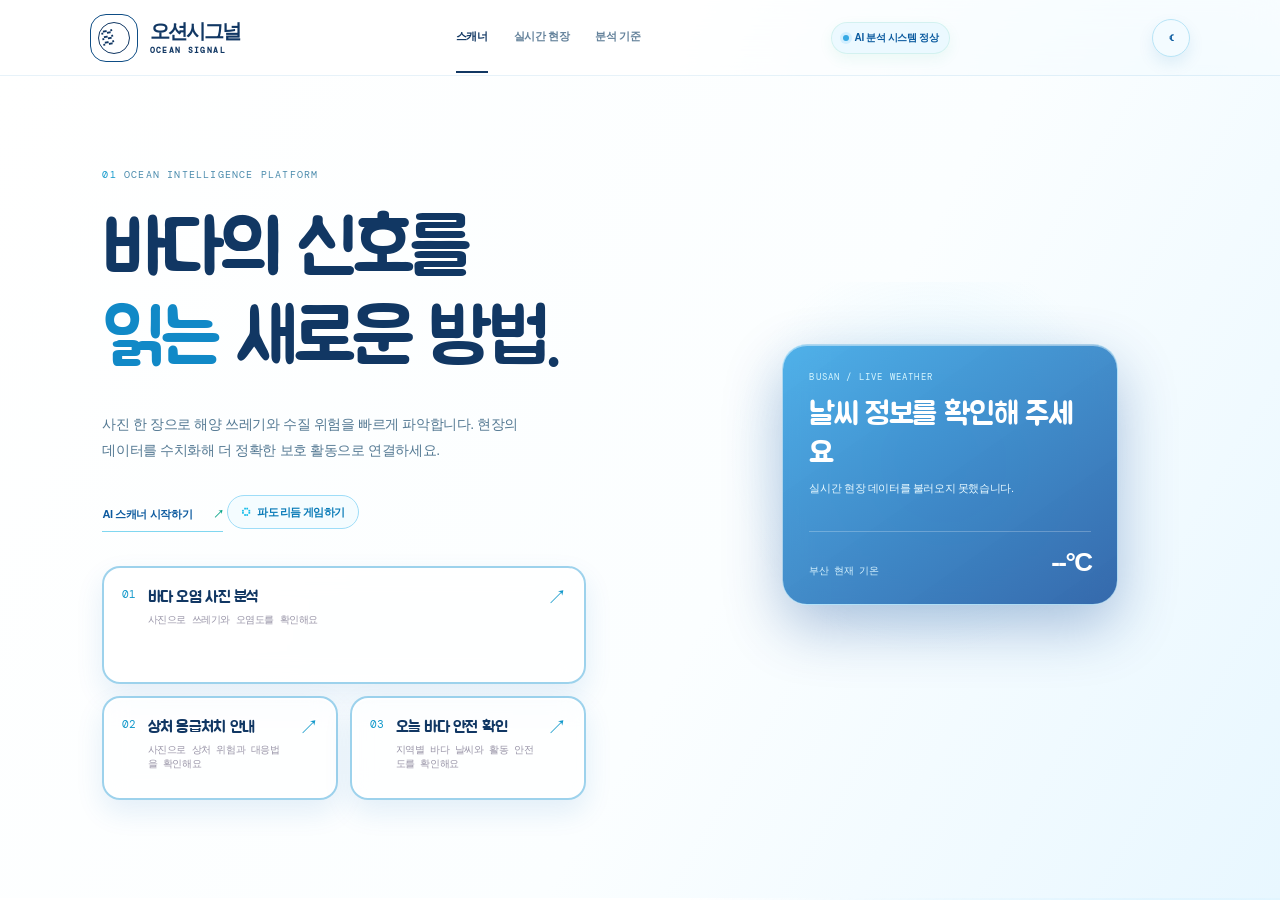
==== commit fc113a61: "Remove duplicated home page content" ====
--- a/index.html
+++ b/index.html
@@ -165,170 +165,3 @@
   </body>
 </html>
 
-<!doctype html>
-<html lang="ko">
-  <head>
-    <meta charset="UTF-8" />
-    <meta name="viewport" content="width=device-width, initial-scale=1.0" />
-    <meta name="description" content="해양 쓰레기와 수질 위험을 AI 이미지로 분석하는 오션시그널" />
-    <title>오션시그널 | AI 해양 오염 스캐너</title>
-    <script>if (location.pathname.endsWith('/index.html')) location.replace('./');</script>
-    <link rel="preconnect" href="https://fonts.googleapis.com" />
-    <link rel="preconnect" href="https://fonts.gstatic.com" crossorigin />
-    <link href="https://fonts.googleapis.com/css2?family=DM+Mono:wght@400;500&family=Manrope:wght@400;500;600;700;800&display=swap" rel="stylesheet" />
-    <link rel="preconnect" href="https://fonts.googleapis.com" />
-    <link rel="preconnect" href="https://fonts.gstatic.com" crossorigin />
-    <link href="https://fonts.googleapis.com/css2?family=Jua&display=swap" rel="stylesheet" />
-    <link rel="stylesheet" href="styles.css?v=dark1" />
-  </head>
-  <body class="home-page">
-    <div class="page-shell">
-      <header class="topbar">
-        <a class="brand" href="#top" aria-label="오션시그널 홈">
-          <span class="brand-mark">◒</span>
-          <span>오션시그널</span>
-        </a>
-        <nav class="nav-links" aria-label="주요 메뉴">
-          <a class="active" href="scanner.html">스캐너</a>
-          <a href="report.html">실시간 현장</a>
-          <a href="method.html">분석 기준</a>
-        </nav>
-        <div class="status-pill"><span class="pulse"></span>AI 분석 시스템 정상</div>
-      </header>
-
-      <main id="top">
-        <section class="hero">
-          <div class="hero-copy">
-            <div class="eyebrow"><span>01</span> OCEAN INTELLIGENCE PLATFORM</div>
-            <h1>바다의 신호를<br /><em>읽는</em> 새로운 방법.</h1>
-            <p>사진 한 장으로 해양 쓰레기와 수질 위험을 빠르게 파악합니다. 현장의 데이터를 수치화해 더 정확한 보호 활동으로 연결하세요.</p>
-            <a class="text-link" href="scanner.html">AI 스캐너 시작하기 <span>↗</span></a>
-            <a class="mini-game-link" href="wave-rhythm.html"><span aria-hidden="true">◌</span> 파도 리듬 게임하기</a>
-            <div class="hero-actions" aria-label="빠른 기능 이동">
-              <a class="hero-action" href="scanner.html"><span class="hero-action-no">01</span><span><b>바다 오염 사진 분석</b><small>사진으로 쓰레기와 오염도를 확인해요</small></span><i>↗</i></a>
-              <a class="hero-action" href="care.html"><span class="hero-action-no">02</span><span><b>상처 응급처치 안내</b><small>사진으로 상처 위험과 대응법을 확인해요</small></span><i>↗</i></a>
-              <a class="hero-action" href="report.html"><span class="hero-action-no">03</span><span><b>오늘 바다 안전 확인</b><small>지역별 바다 날씨와 활동 안전도를 확인해요</small></span><i>↗</i></a>
-            </div>
-          </div>
-          <div class="hero-art" aria-label="부산 오늘 바다 활동 안내">
-            <div class="orb orb-a"></div><div class="orb orb-b"></div>
-            <div class="wave wave-a"></div><div class="wave wave-b"></div>
-            <div class="hero-orbit orbit-one"></div><div class="hero-orbit orbit-two"></div>
-            <div class="home-weather-panel" role="status" aria-live="polite">
-              <span class="home-weather-label">BUSAN / LIVE WEATHER</span>
-              <strong id="busanGoValue">부산 바다 조건 확인 중</strong>
-              <small id="busanGoDetail">오늘 바다 활동 가능 여부를 불러오고 있습니다.</small>
-              <div class="home-temperature"><span>부산 현재 기온</span><b id="busanTemperature">--°C</b></div>
-            </div>
-          </div>
-        </section>
-
-        <section class="section scanner-section" id="scanner">
-          <div class="section-heading"><div><span class="section-number">[1]</span><h2>AI 이미지 스캐너</h2></div><p>쓰레기 촬영 &amp; 오염 분석<br /><span>이미지를 업로드하면 오염 유형과 규모를 분석합니다.</span></p></div>
-          <div class="scanner-grid">
-            <div class="upload-card" id="dropZone">
-              <div class="upload-icon">＋</div>
-              <h3>현장 이미지를 넣어주세요</h3>
-              <p>해변, 해상, 수면 이미지를 드래그하거나<br />파일을 선택해 분석을 시작하세요.</p>
-              <label class="button primary" for="fileInput">이미지 선택 <span>↗</span></label>
-              <input id="fileInput" type="file" accept="image/*" hidden />
-              <div class="file-note">JPG, PNG · 최대 10MB</div>
-              <div class="drop-message" id="dropMessage">샘플 이미지로 먼저 체험해보세요.</div>
-              <button class="sample-button" id="sampleButton" type="button">샘플 분석 실행</button>
-              <div class="ai-control" id="aiControl">
-                <div class="ai-control-head"><span class="metric-label">REAL AI VISION</span><span class="ai-secure">KEY NEVER SAVED</span></div>
-                <label for="aiApiKey">OpenAI API 키</label>
-                <input id="aiApiKey" type="password" placeholder="sk-..." autocomplete="off" spellcheck="false" />
-                <div class="ai-control-row">
-                  <select id="aiModel" aria-label="AI 모델 선택">
-                    <option value="gpt-5.4-mini">GPT-5.4 mini · 균형형</option>
-                    <option value="gpt-5.6">GPT-5.6 · 고정밀</option>
-                  </select>
-                  <button class="button ai-button" id="aiAnalyzeButton" type="button">실제 AI로 분석</button>
-                </div>
-                <small>키는 이 브라우저에 저장하지 않습니다. 공개 서비스에서는 반드시 서버 프록시를 사용하세요.</small>
-                <div class="ai-status" id="aiStatus" role="status">이미지를 선택한 뒤 실제 AI 분석을 실행하세요.</div>
-              </div>
-            </div>
-            <div class="preview-card">
-              <div class="card-top"><span>ANALYSIS PREVIEW</span><span class="mono" id="scanState">READY</span></div>
-              <div class="preview-visual" id="previewVisual"><div class="preview-water"></div><div class="preview-sun"></div><div class="preview-island"></div><div class="preview-plastic plastic-a"></div><div class="preview-plastic plastic-b"></div><div class="scan-line"></div><div class="preview-placeholder"><span>◉</span><small>분석 이미지 미리보기</small></div></div>
-              <div class="preview-footer"><div><span class="mini-label">DETECTED OBJECTS</span><strong id="detectedCount">—</strong></div><div><span class="mini-label">CONFIDENCE</span><strong id="confidence">—</strong></div><div class="analysis-badge" id="analysisBadge">WAITING</div></div>
-            </div>
-          </div>
-        </section>
-
-        <section class="section care-section" id="care">
-          <div class="section-heading"><div><span class="section-number">[2]</span><h2>생명 응급 케어 &amp; 약 추천</h2></div><p>해양 상처 촬영 &amp; 초기 대응 가이드<br /><span>갯바위 긁힘, 성게·해조류 접촉 등 상황별 다음 행동을 안내합니다.</span></p></div>
-          <div class="care-grid">
-            <div class="care-upload-card" id="careDropZone">
-              <div class="care-upload-icon">+</div>
-              <span class="metric-label">FIRST AID IMAGE CHECK</span>
-              <h3>상처 부위를 촬영해 주세요</h3>
-              <p>상처 사진을 올리면 위험 신호와 초기 처치 순서를<br />확인하는 데모 분석을 실행합니다.</p>
-              <label class="button primary" for="careFileInput">상처 이미지 선택 <span>↗</span></label>
-              <input id="careFileInput" type="file" accept="image/*" hidden />
-              <button class="sample-button" id="careSampleButton" type="button">샘플 상처 분석 실행</button>
-              <div class="care-note">의료 진단·처방이 아닌 응급 대응 참고용 서비스입니다.</div>
-            </div>
-            <div class="care-result-card">
-              <div class="card-top"><span>CARE ANALYSIS</span><span class="mono" id="careState">READY</span></div>
-              <div class="care-result-body">
-                <div class="care-preview" id="carePreview"><span>＋</span><small>분석 이미지 미리보기</small></div>
-                <div class="care-summary"><span class="mini-label">OBSERVED SIGNAL</span><strong id="careSignal">분석 대기 중</strong><span class="care-risk low" id="careRisk">LOW · 초기 처치 확인</span></div>
-              </div>
-              <div class="care-steps" id="careSteps"><div><b>01</b><span>깨끗한 흐르는 물로 오염물을 씻어냅니다.</span></div><div><b>02</b><span>출혈이 있으면 깨끗한 거즈로 압박합니다.</span></div><div><b>03</b><span>가시·침이 남아 있으면 억지로 제거하지 않습니다.</span></div></div>
-              <div class="care-pharmacy"><span class="mini-label">PHARMACY CHECKLIST</span><strong>약사에게 상처 사진과 알레르기 여부를 보여주세요.</strong><span>멸균 거즈 · 생리식염수 · 상처 보호재 등 구매 가능 항목을 확인하세요.</span></div>
-            </div>
-          </div>
-          <div class="emergency-note"><span>!</span><p><strong>즉시 도움을 요청해야 하는 경우</strong><br />호흡 곤란, 의식 저하, 멈추지 않는 출혈, 얼굴·목 부위 부종, 심한 통증이나 전신 알레르기 반응이 있으면 119 또는 가까운 응급실로 연락하세요.</p></div>
-        </section>
-
-        <section class="section report-section" id="report">
-          <div class="section-heading"><div><span class="section-number">[3]</span><h2>실시간 해양 환경 &amp; 자동 신고</h2></div><p>현장 촬영 · GPS · 기상·해양 데이터<br /><span>오염 규모와 바다 활동 가능 여부를 한 번에 확인합니다.</span></p></div>
-          <div class="report-grid">
-            <div class="report-capture-card">
-              <div class="capture-head"><span class="metric-label">FIELD REPORT / LIVE INPUT</span><span class="live-dot">LIVE</span></div>
-              <h3>바다 상태를 촬영하고<br /><em>현장 좌표를 기록하세요.</em></h3>
-              <p>사진을 올리면 해양 쓰레기와 표면 오염을 수치화하고, 위치 정보와 함께 신고용 데이터로 정리합니다.</p>
-              <label class="button primary" for="reportFileInput">현장 사진 선택 <span>→</span></label>
-              <input id="reportFileInput" type="file" accept="image/*" capture="environment" hidden />
-              <button class="sample-button" id="reportSampleButton" type="button">샘플 현장 데이터 불러오기</button>
-              <div class="report-preview" id="reportPreview"><span>◎</span><small>사진을 선택하면 오염 분석 미리보기가 표시됩니다.</small></div>
-              <div class="gps-row"><span class="metric-label">GPS LOCATION</span><strong id="gpsValue">위치 확인 대기</strong><button id="gpsButton" type="button">내 위치 확인</button></div>
-            </div>
-            <div class="report-data-card">
-              <div class="card-top"><span>OCEAN CONDITIONS</span><span class="mono" id="reportState">READY</span></div>
-              <a class="mmis-source-link" href="https://marine.kma.go.kr/mmis/" target="_blank" rel="noreferrer">기상청 해양기상기후정보포털(MMIS) 원문 보기 ↗</a>
-              <div class="api-connect"><div><span class="metric-label">KMA MARINE OBSERVATION API</span><small>기상청 API허브 인증키를 입력하면 해양기상부이 최신 관측값을 불러옵니다.</small></div><div class="api-form"><input id="kmaApiKey" type="password" placeholder="authKey 입력" autocomplete="off" /><button id="kmaFetchButton" type="button">공식 데이터 불러오기</button></div><span id="kmaStatus">키 미입력 · 샘플 값 표시 중</span></div>
-              <div class="khoa-connect"><div><span class="metric-label">BUSAN KHOA LIVE OBSERVATION · DT_0005</span><small>국립해양조사원 부산 조위관측소 실측 풍향·풍속</small></div><div class="api-form"><input id="khoaApiKey" type="password" placeholder="공공데이터포털 키" autocomplete="off" /><button id="khoaFetchButton" type="button">부산 실측 불러오기</button></div><span id="khoaStatus">키 미입력 · 기상청 API를 사용 중</span></div>
-              <div class="condition-grid">
-                <div><span class="metric-label">MARINE LITTER</span><strong id="litterValue">--</strong><small>items / 100㎡</small></div>
-                <div><span class="metric-label">SURFACE POLLUTION</span><strong id="surfaceValue">--</strong><small>risk index / 100</small></div>
-                <div><span class="metric-label">WIND</span><strong id="windValue">--</strong><small>풍향 · 풍속</small></div>
-                <div><span class="metric-label">SIGNIFICANT WAVE</span><strong id="waveValue">--</strong><small>유의파고</small></div>
-              </div>
-              <div class="climate-line"><span class="metric-label">MARINE CLIMATE</span><strong id="climateValue">관측 데이터 확인 중</strong><span id="updatedValue">업데이트 대기</span></div>
-              <div class="go-card" id="goCard"><span class="go-mark">?</span><div><span class="metric-label">ACTIVITY ADVISORY</span><strong id="goValue">사진 분석 후 판단</strong><p id="goReason">풍랑·오염·기상 조건을 함께 확인합니다.</p></div></div>
-              <div class="report-actions"><button class="report-button" id="reportButton" type="button">지자체·해양경찰 신고 데이터 만들기 <span>→</span></button><span id="reportMessage">사진과 좌표를 입력하면 신고 버튼이 활성화됩니다.</span></div>
-            </div>
-          </div>
-          <div class="report-note"><span>i</span><p><strong>신고 전 확인</strong><br />이 화면은 현장 기록을 돕는 데모입니다. 실제 신고는 119, 해양경찰 122 또는 관할 지자체 공식 채널을 이용하고, 기상·파고가 나쁠 때는 바다에 들어가지 마세요.</p></div>
-        </section>
-
-        <section class="section insights-section" id="insights">
-          <div class="section-heading"><div><span class="section-number">[2]</span><h2>오염 인사이트</h2></div><p>수질 및 표면 위험 분석<br /><span>비전 AI가 발견한 위험 신호를 한눈에 확인하세요.</span></p></div>
-          <div class="insight-grid">
-            <article class="metric-card metric-dark"><span class="metric-label">TOTAL DETECTED TODAY</span><div class="metric-value">1,284 <small>items</small></div><div class="sparkline"><i></i><i></i><i></i><i></i><i></i><i></i><i></i><i></i><i></i><i></i><i></i><i></i></div><span class="metric-foot up">↑ 12.8% <b>vs last week</b></span></article>
-            <article class="metric-card"><span class="metric-label">SURFACE RISK INDEX</span><div class="metric-value teal">18 <small>/ 100</small></div><div class="meter"><span style="width:18%"></span></div><span class="metric-foot">안전한 상태 <b>LOW RISK</b></span></article>
-            <article class="metric-card"><span class="metric-label">DOMINANT POLLUTANT</span><div class="metric-value">Plastic</div><div class="chip-row"><span>PET 42%</span><span>Styrofoam 28%</span><span>Fishing gear 17%</span></div><span class="metric-foot">최근 7일 분석 기준</span></article>
-          </div>
-        </section>
-
-        <section class="risk-banner" id="method"><div class="risk-badge">◌</div><div><span class="eyebrow">OCEAN RISK SIGNAL / 2024.06.12</span><h2>기름 유출, 적조, 변색, 거품까지<br /><em>숫자로 보이지 않던 위험을 보이게.</em></h2></div><div class="risk-score"><span>CURRENT SCORE</span><strong>18</strong><small>LOW</small></div></section>
-      </main>
-    </div>
-    <script src="script.js?v=theme1"></script>
-  </body>
-</html>
-
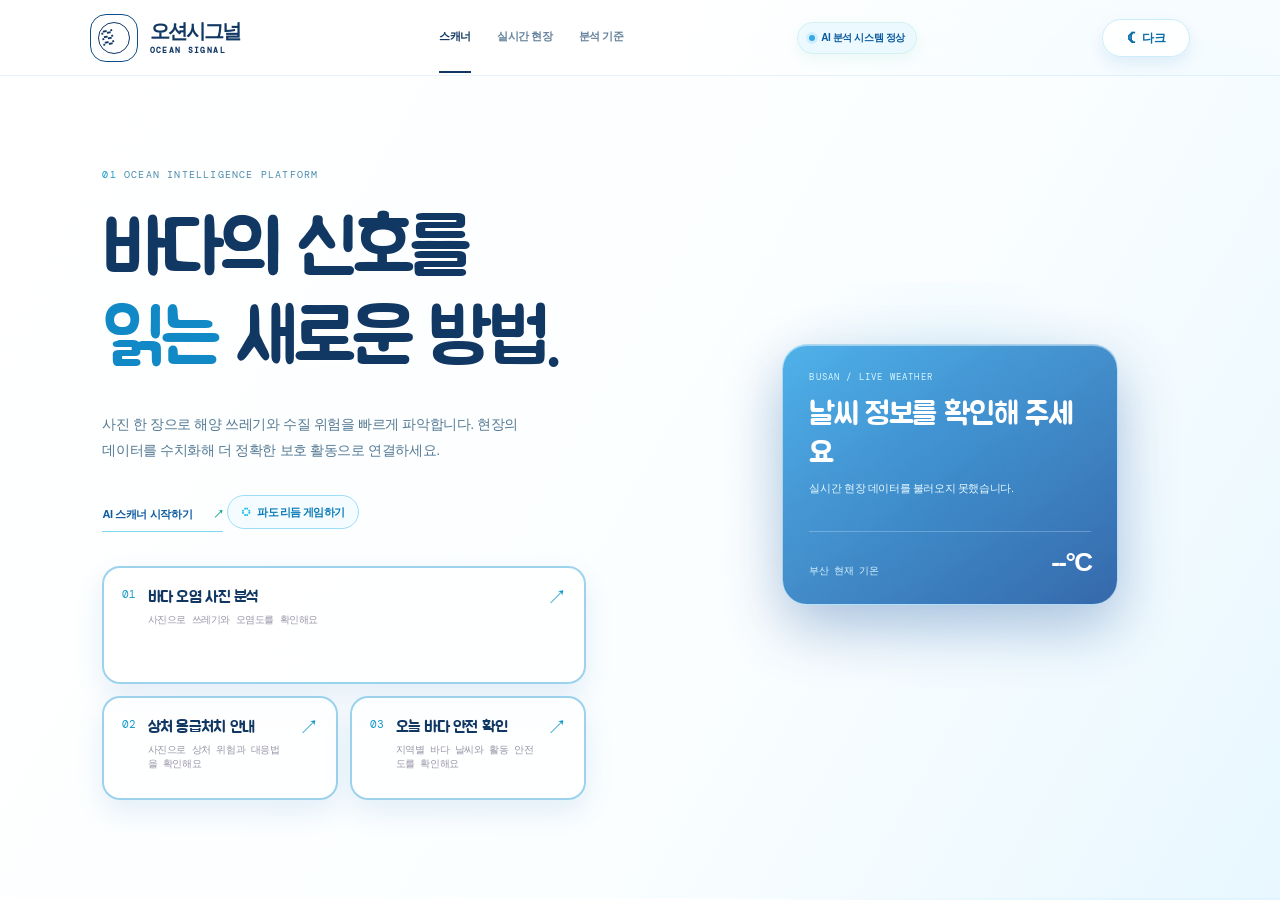
==== commit d4ae32eb: "Refresh home style version" ====
--- a/index.html
+++ b/index.html
@@ -12,7 +12,7 @@
     <link rel="preconnect" href="https://fonts.googleapis.com" />
     <link rel="preconnect" href="https://fonts.gstatic.com" crossorigin />
     <link href="https://fonts.googleapis.com/css2?family=Jua&display=swap" rel="stylesheet" />
-    <link rel="stylesheet" href="styles.css?v=theme3" />
+    <link rel="stylesheet" href="styles.css?v=theme4" />
   </head>
   <body class="home-page">
     <div class="page-shell">
--- a/styles.css
+++ b/styles.css
@@ -236,6 +236,11 @@
 
 /* Dark mode */
 .theme-toggle{margin-left:12px;display:grid;place-items:center;width:38px;height:38px;border:1px solid #ccecf9;border-radius:50%;padding:0;background:rgba(255,255,255,.84);color:#0a6ca9;font:700 18px/1 Arial,sans-serif;cursor:pointer;box-shadow:0 7px 16px rgba(12,111,181,.1);transition:transform .2s ease,background .2s ease}.theme-toggle:hover{transform:translateY(-2px) rotate(-10deg);background:#e1f5ff}.dark-mode{background:#07131f!important;color:#eaf8ff}.dark-mode .page-shell{background:radial-gradient(circle at 82% 8%,rgba(25,140,193,.18),transparent 29%),linear-gradient(180deg,#07131f,#0a1d2d)!important}.dark-mode .topbar{background:rgba(8,26,42,.72)!important;border-color:rgba(114,209,247,.2)!important;box-shadow:0 14px 34px rgba(0,0,0,.3)!important;backdrop-filter:blur(20px)}.dark-mode .brand,.dark-mode .brand>span:last-child::before,.dark-mode .brand>span:last-child::after,.dark-mode .nav-links .active,.dark-mode .hero h1,.dark-mode .page-hero h1,.dark-mode .section-heading h2{color:#f0fbff!important}.dark-mode .brand-mark{background:#0e3452;border-color:#80d8f5}.dark-mode .nav-links{color:#97b6ca}.dark-mode .status-pill{background:rgba(31,111,146,.22);color:#b9efff;border-color:rgba(112,214,249,.25)}.dark-mode .theme-toggle{background:#123a58;color:#d7f7ff;border-color:#357a9e;box-shadow:none}.dark-mode .theme-toggle:hover{background:#1a547a}.dark-mode .hero,.dark-mode .page-hero{background:linear-gradient(135deg,#0c2438 0%,#0d3853 52%,#11617b 130%)!important}.dark-mode .hero-copy>p,.dark-mode .page-hero p,.dark-mode .section-heading p,.dark-mode .section-heading p span{color:#b6d3e2!important}.dark-mode .section{background:transparent!important}.dark-mode .hero-action,.dark-mode .hero-action:first-child,.dark-mode .upload-card,.dark-mode .care-upload-card,.dark-mode .report-capture-card,.dark-mode .metric-card,.dark-mode .marine-api-extras>div,.dark-mode .risk-scale-card,.dark-mode .top-advisory{background:linear-gradient(145deg,rgba(18,54,77,.92),rgba(9,35,55,.96))!important;border-color:rgba(105,210,246,.22)!important;box-shadow:inset 0 1px 0 rgba(220,250,255,.06),0 18px 38px rgba(0,0,0,.18)!important}.dark-mode .hero-action b,.dark-mode .upload-card h3,.dark-mode .care-upload-card h3,.dark-mode .report-capture-card h3,.dark-mode .metric-card,.dark-mode .metric-value,.dark-mode .risk-scale-card h3{color:#edfaff!important}.dark-mode .hero-action small,.dark-mode .upload-card p,.dark-mode .care-upload-card p,.dark-mode .report-capture-card p,.dark-mode .metric-foot,.dark-mode .risk-scale-card p{color:#a9c8d9!important}.dark-mode .button,.dark-mode .primary{background:linear-gradient(135deg,#28b8dc,#1878cc)!important}.dark-mode footer{background:#06131f;color:#8db4c9}.dark-mode .app-tabbar{background:rgba(7,24,39,.92);border-color:rgba(123,212,248,.2)}
+.dark-mode .brand-mark{background:linear-gradient(145deg,#c4f7ff,#3abde8 58%,#1173b6)!important;border-color:#d9fbff!important;box-shadow:0 0 0 4px rgba(74,206,244,.13),0 10px 24px rgba(0,134,204,.28)!important}.dark-mode .brand-mark::before,.dark-mode .brand-mark::after{color:#062a50!important;border-color:#062a50!important}.dark-mode .brand>span:last-child::before{color:#e6fbff!important;text-shadow:0 0 16px rgba(78,217,255,.2)}.dark-mode .brand>span:last-child::after{color:#71dfff!important;letter-spacing:.2em}
+.theme-toggle{display:inline-flex;align-items:center;justify-content:center;gap:6px;min-width:88px;height:38px;border-radius:999px;padding:0 13px;font:800 12px/1 'Pretendard Variable','Noto Sans KR',sans-serif}.theme-toggle span{font:700 17px/1 Arial,sans-serif}.theme-toggle:hover{transform:translateY(-2px)}.dark-mode .theme-toggle{background:#123a58;color:#d7f7ff;border-color:#357a9e}
+.dark-mode .brand-mark{background:rgba(255,255,255,.96)!important;border-color:#0e4d85!important;box-shadow:0 5px 14px rgba(0,0,0,.16)!important}.dark-mode .brand-mark::before,.dark-mode .brand-mark::after{color:#0e4d85!important;border-color:#0e4d85!important}.dark-mode .brand>span:last-child::before,.dark-mode .brand>span:last-child::after{color:#eaf7ff!important;text-shadow:none!important}
+.dark-mode .brand-mark{background:#fff!important;border:1.5px solid #113763!important;border-radius:15px!important;color:transparent!important;box-shadow:none!important}.dark-mode .brand-mark::before{color:#113763!important}.dark-mode .brand-mark::after{border-color:#113763!important}
+body.dark-mode .topbar .brand-mark{background-color:#fff!important;background-image:none!important;border:1.5px solid #113763!important;border-radius:15px!important;box-shadow:none!important}body.dark-mode .topbar .brand-mark::before{color:#113763!important;text-shadow:none!important}body.dark-mode .topbar .brand-mark::after{border-color:#113763!important;box-shadow:none!important}
 
 
 @media(max-width:800px){.page-shell{padding:0!important}}
@@ -266,271 +271,4 @@
 
 .marine-location-controls{display:flex;flex-wrap:wrap;gap:8px;margin-top:14px}.marine-location-controls select{min-width:154px;max-width:100%;border:1px solid #bfe4f5;border-radius:10px;background:rgba(255,255,255,.86);color:#0b5b9f;padding:9px 11px;font:600 11px 'Pretendard Variable','Noto Sans KR',sans-serif;outline:none}.marine-location-controls select:focus{border-color:#169bd0;box-shadow:0 0 0 3px rgba(22,155,208,.12)}
 @media(max-width:800px){.marine-location-controls{gap:6px}.marine-location-controls select{width:100%;font-size:11px}}
-:root{--navy:#062638;--deep:#041a28;--ink:#082432;--mint:#a8f4db;--aqua:#6fe5d2;--cream:#f4f5ef;--line:rgba(8,36,50,.14);--mono:'DM Mono',monospace;--sans:'Manrope',sans-serif}*{box-sizing:border-box}html{scroll-behavior:smooth}body{margin:0;background:var(--cream);color:var(--ink);font-family:var(--sans)}a{color:inherit;text-decoration:none}.page-shell{max-width:1440px;margin:auto;overflow:hidden}.topbar{height:78px;display:flex;align-items:center;justify-content:space-between;padding:0 6.2%;border-bottom:1px solid var(--line);background:rgba(244,245,239,.9);position:sticky;top:0;z-index:10;backdrop-filter:blur(14px)}.brand{display:flex;gap:10px;align-items:center;font-weight:800;letter-spacing:-.04em}.brand-mark{display:grid;place-items:center;width:28px;height:28px;border-radius:50%;background:var(--navy);color:var(--mint);font-size:21px}.nav-links{display:flex;gap:34px;font-family:var(--mono);font-size:11px;color:#59717b}.nav-links a{padding:29px 0}.nav-links .active{color:var(--ink);border-bottom:2px solid var(--ink)}.status-pill{font-family:var(--mono);font-size:10px;color:#417163;background:#ddf6e9;padding:9px 12px;border-radius:30px}.pulse{display:inline-block;width:6px;height:6px;background:#26b881;border-radius:50%;margin-right:6px;box-shadow:0 0 0 3px #c4edd9}.hero{min-height:570px;padding:86px 6.2% 60px;display:grid;grid-template-columns:45% 55%;background:linear-gradient(110deg,#f4f5ef 0%,#f4f5ef 54%,#e6f5eb 54%,#d8f2e7 100%)}.eyebrow,.metric-label,.mini-label{font-family:var(--mono);font-size:10px;letter-spacing:.12em;color:#68817d}.eyebrow span,.section-number{color:#6ac2ad}.hero h1{font-size:clamp(48px,6vw,84px);line-height:1.04;letter-spacing:-.08em;margin:25px 0 26px;font-weight:700}.hero h1 em,.risk-banner em{font-family:Georgia,serif;font-weight:400;color:#139a87}.hero-copy>p{max-width:390px;line-height:1.8;color:#54707a;font-size:14px}.text-link{display:inline-block;margin-top:26px;font-family:var(--mono);font-size:11px;border-bottom:1px solid #305360;padding-bottom:9px}.text-link span{color:#0ca68a;margin-left:18px}.hero-art{position:relative;min-height:370px}.orb{position:absolute;border-radius:50%;filter:blur(1px)}.orb-a{width:280px;height:280px;right:20%;top:18px;background:radial-gradient(circle at 32% 25%,#d7fff0,#57cdb8 50%,#058c89 100%);box-shadow:20px 35px 50px #74bcae55}.orb-b{width:110px;height:110px;right:4%;top:230px;background:#a1e3c9;opacity:.7}.wave{position:absolute;width:420px;height:140px;border:1px solid #5cc9b4;border-radius:50%;transform:rotate(-26deg);right:5%;top:105px;opacity:.55}.wave-b{width:520px;right:0;top:70px;opacity:.25}.hero-orbit{position:absolute;border:1px solid #6bcfb5;border-radius:50%;width:340px;height:180px;right:12%;top:74px;transform:rotate(-35deg)}.orbit-two{width:230px;height:340px;right:20%;top:-6px;transform:rotate(48deg);opacity:.7}.radar-card{position:absolute;width:142px;height:142px;border-radius:50%;right:25%;top:89px;border:1px solid #d0ffef;background:radial-gradient(circle,#2cbca8 0 2px,transparent 3px),radial-gradient(circle at center,#ffffff12 0 34%,transparent 35%),#118f8c88;box-shadow:0 0 0 14px #d8fff322,0 0 0 15px #77d8c444}.radar-cross{position:absolute;inset:50% 0 auto;border-top:1px solid #c1ffed}.radar-cross:after{content:'';position:absolute;left:50%;top:-71px;height:142px;border-left:1px solid #c1ffed}.radar-dot{position:absolute;width:7px;height:7px;background:#e8fff5;border-radius:50%;box-shadow:0 0 0 4px #b7ffe733}.dot-one{left:35px;top:42px}.dot-two{right:24px;top:60px}.dot-three{left:72px;bottom:27px}.radar-label{position:absolute;bottom:-33px;left:15px;font:9px var(--mono);color:#377d74}.float-label{position:absolute;background:#f5fff6cc;padding:10px 13px;box-shadow:0 10px 22px #126c5840;color:#75918b;font:9px var(--mono);line-height:1.7}.float-label strong{font-size:11px;color:#0a756b}.label-a{top:50px;right:6%}.label-b{bottom:33px;right:22%}.section{padding:92px 6.2%;border-bottom:1px solid var(--line)}.section-heading{display:flex;justify-content:space-between;align-items:end;margin-bottom:40px}.section-heading h2{display:inline;margin-left:18px;font-size:35px;letter-spacing:-.07em}.section-heading p{font-size:12px;line-height:1.8;text-align:right;color:#48646d;margin:0}.section-heading p span{color:#879a9d}.scanner-grid{display:grid;grid-template-columns:1fr 1.15fr;gap:22px}.upload-card,.preview-card{min-height:330px;border:1px solid #b8d4c9;border-radius:18px;background:#f7fcf4;padding:28px}.upload-card{display:flex;flex-direction:column;align-items:center;justify-content:center;text-align:center;border-style:dashed;transition:.2s}.upload-card.dragover{background:#e5faf0;border-color:#27ab92}.upload-icon{width:42px;height:42px;border:1px solid #a8cfc0;border-radius:50%;display:grid;place-items:center;font-size:25px;color:#4cb49b;margin-bottom:16px}.upload-card h3{margin:0 0 10px;font-size:18px;letter-spacing:-.05em}.upload-card p{font-size:12px;line-height:1.7;color:#71888c;margin:0 0 20px}.button{cursor:pointer;border:0;border-radius:4px;padding:13px 23px;font:11px var(--mono)}.primary{background:var(--navy);color:var(--mint)}.primary span{margin-left:20px}.file-note{font:9px var(--mono);color:#9aacad;margin-top:12px}.drop-message{font-size:11px;color:#369f8b;margin-top:22px}.sample-button{border:0;background:none;color:#527b7d;text-decoration:underline;font:10px var(--mono);margin-top:7px;cursor:pointer}.preview-card{background:#062a3b;color:#edfef6;border:0;padding:0;overflow:hidden}.card-top,.preview-footer{display:flex;justify-content:space-between;align-items:center;padding:18px 22px;font:10px var(--mono);color:#8fb5ae}.mono{color:#a1f3dc}.preview-visual{height:235px;position:relative;overflow:hidden;background:linear-gradient(160deg,#a4ddd1,#1b8e90)}.preview-water{position:absolute;inset:50% 0 0;background:repeating-linear-gradient(175deg,#088b90 0 9px,#0b9b9b 10px 12px,#087a88 13px 20px);opacity:.8}.preview-sun{position:absolute;width:95px;height:95px;border-radius:50%;background:#e9fff0;right:15%;top:30px;opacity:.8}.preview-island{position:absolute;width:70%;height:45px;background:#16676c;bottom:55px;left:-4%;border-radius:50% 50% 0 0;transform:rotate(-4deg)}.preview-plastic{position:absolute;background:#ddfff0;box-shadow:0 0 14px #a6fff0}.plastic-a{width:20px;height:38px;bottom:87px;left:46%;transform:rotate(27deg);border-radius:4px}.plastic-b{width:46px;height:10px;bottom:70px;left:62%;transform:rotate(-22deg)}.scan-line{position:absolute;left:0;right:0;top:46%;height:1px;background:#d2fff1;box-shadow:0 0 10px 2px #d2fff1;animation:scan 2.5s infinite}.preview-placeholder{position:absolute;inset:0;display:flex;flex-direction:column;align-items:center;justify-content:center;color:#caffee;opacity:.65}.preview-placeholder span{font-size:34px}.preview-placeholder small{font:10px var(--mono)}.preview-footer{border-top:1px solid #1f4c55;gap:30px;justify-content:flex-start}.preview-footer>div{display:flex;flex-direction:column;gap:6px}.preview-footer strong{font-size:18px}.analysis-badge{margin-left:auto;color:#a1f3dc;border:1px solid #3a827b;padding:7px 9px;border-radius:3px}.insights-section{padding-top:78px}.insight-grid{display:grid;grid-template-columns:1fr 1fr 1fr;gap:18px}.metric-card{min-height:205px;background:#e9f5eb;border-radius:12px;padding:22px}.metric-dark{background:var(--navy);color:#e9fff7}.metric-value{font-size:39px;font-weight:700;letter-spacing:-.08em;margin:20px 0}.metric-value small{font:11px var(--mono);letter-spacing:0;color:#83a19d}.metric-value.teal{color:#10a58d}.sparkline{height:30px;display:flex;align-items:end;gap:4px;margin-bottom:13px}.sparkline i{width:8px;background:#62d2bb;border-radius:2px}.sparkline i:nth-child(1){height:9px}.sparkline i:nth-child(2){height:15px}.sparkline i:nth-child(3){height:11px}.sparkline i:nth-child(4){height:20px}.sparkline i:nth-child(5){height:16px}.sparkline i:nth-child(6){height:26px}.sparkline i:nth-child(7){height:19px}.sparkline i:nth-child(8){height:24px}.sparkline i:nth-child(9){height:16px}.sparkline i:nth-child(10){height:27px}.sparkline i:nth-child(11){height:25px}.sparkline i:nth-child(12){height:30px}.metric-foot{font:10px var(--mono);color:#557e76}.metric-dark .metric-foot{color:#8bcbbd}.metric-foot b{font-weight:400;color:#99a9a1;margin-left:10px}.up{color:#72e2c4}.meter{height:7px;background:#c9e1d4;border-radius:10px;margin:30px 0 17px}.meter span{display:block;height:100%;border-radius:10px;background:#16b293}.chip-row{display:flex;flex-wrap:wrap;gap:5px;margin:27px 0 23px}.chip-row span{font:9px var(--mono);border:1px solid #bdd7cb;padding:6px 7px;border-radius:3px;color:#557b75}.risk-banner{margin:0 6.2%;padding:48px 0;display:flex;align-items:center;gap:28px;border-bottom:1px solid var(--line)}.risk-badge{width:58px;height:58px;border:1px solid #b8d7c7;border-radius:50%;display:grid;place-items:center;font-size:27px;color:#16a38b}.risk-banner h2{font-size:27px;letter-spacing:-.06em;line-height:1.25;margin:14px 0 0}.risk-score{margin-left:auto;text-align:right}.risk-score span,.risk-score small{display:block;font:9px var(--mono);color:#77938d}.risk-score strong{font-size:52px;letter-spacing:-.09em;color:#139b88;display:block;line-height:1}.risk-score small{color:#139b88;margin-top:3px}footer{display:flex;justify-content:space-between;padding:35px 6.2%;font:9px var(--mono);color:#7f9b98}@keyframes scan{0%,100%{top:25%}50%{top:75%}}@media(max-width:800px){.topbar{padding:0 20px}.nav-links{display:none}.status-pill{font-size:8px}.hero{grid-template-columns:1fr;padding:58px 20px 15px}.hero-art{min-height:300px}.section{padding:65px 20px}.section-heading{display:block}.section-heading p{text-align:left;margin-top:15px}.scanner-grid,.insight-grid{grid-template-columns:1fr}.risk-banner{margin:0 20px;flex-wrap:wrap}.risk-score{margin-left:86px}footer{padding:28px 20px;gap:14px;flex-wrap:wrap}}
- .care-section{background:#edf7f0}.care-grid{display:grid;grid-template-columns:.85fr 1.35fr;gap:22px}.care-upload-card,.care-result-card{border-radius:18px;min-height:385px}.care-upload-card{border:1px dashed #99cdbc;background:#f8fff8;display:flex;flex-direction:column;align-items:center;justify-content:center;text-align:center;padding:28px}.care-upload-icon{width:48px;height:48px;border-radius:50%;display:grid;place-items:center;color:#168e7d;font-size:29px;border:1px solid #9bd5c2;margin-bottom:18px}.care-upload-card h3{font-size:21px;letter-spacing:-.06em;margin:13px 0 10px}.care-upload-card p{font-size:12px;line-height:1.8;color:#71888c;margin:0 0 19px}.care-note{font:9px var(--mono);color:#9aacad;margin-top:18px}.care-result-card{background:var(--navy);color:#effff7;overflow:hidden}.care-result-body{display:grid;grid-template-columns:1fr 1fr;gap:20px;padding:0 22px 20px}.care-preview{height:154px;border-radius:10px;background:linear-gradient(145deg,#bdded2,#568e83 55%,#2c5f62);display:flex;flex-direction:column;align-items:center;justify-content:center;color:#d7fff0;box-shadow:inset 0 0 0 1px #c5fff033}.care-preview span{font-size:36px}.care-preview small{font:10px var(--mono);margin-top:7px}.care-summary{display:flex;flex-direction:column;justify-content:center;gap:12px}.care-summary strong{font-size:22px;letter-spacing:-.06em}.care-risk{width:max-content;padding:7px 9px;border-radius:3px;font:9px var(--mono)}.care-risk.low{color:#a4f2cf;background:#1b665a}.care-steps{border-top:1px solid #1e4e56;border-bottom:1px solid #1e4e56;padding:14px 22px;display:grid;gap:10px}.care-steps div{display:flex;align-items:center;gap:12px;font-size:11px;color:#c8e9de}.care-steps b{font:10px var(--mono);color:var(--aqua)}.care-pharmacy{display:flex;flex-direction:column;gap:7px;padding:16px 22px;color:#a7c7c1}.care-pharmacy strong{color:#e8fff5;font-size:12px}.care-pharmacy span:last-child{font-size:11px;line-height:1.6}.emergency-note{margin-top:20px;display:flex;align-items:flex-start;gap:14px;border:1px solid #e6c9a3;background:#fff8ec;border-radius:12px;padding:16px 20px;color:#795c3d}.emergency-note>span{width:24px;height:24px;border-radius:50%;display:grid;place-items:center;background:#d88945;color:#fff;font-weight:800;flex:none}.emergency-note p{font-size:11px;line-height:1.65;margin:0}.emergency-note strong{color:#a95425}@media(max-width:800px){.care-grid{grid-template-columns:1fr}.care-result-body{grid-template-columns:1fr}.care-upload-card,.care-result-card{min-height:auto}.emergency-note{margin-top:16px}}
-.report-section{background:#f4f8f2}.report-grid{display:grid;grid-template-columns:.85fr 1.35fr;gap:22px}.report-capture-card,.report-data-card{border-radius:18px;min-height:480px}.report-capture-card{background:#e3f3e8;border:1px solid #b9daca;padding:29px}.capture-head,.gps-row,.report-actions{display:flex;align-items:center;justify-content:space-between;gap:10px}.live-dot{font:9px var(--mono);color:#168e7d;background:#c7f3db;border-radius:20px;padding:6px 8px}.live-dot:before{content:'';display:inline-block;width:5px;height:5px;border-radius:50%;background:#1bb27c;margin-right:5px}.report-capture-card h3{font-size:27px;line-height:1.2;letter-spacing:-.07em;margin:42px 0 13px}.report-capture-card h3 em{font-family:Georgia,serif;color:#129983;font-weight:400}.report-capture-card>p{font-size:12px;line-height:1.8;color:#5e797c;margin-bottom:22px}.report-preview{height:120px;margin:23px 0 18px;border-radius:11px;background:linear-gradient(145deg,#9ed9cc,#287a7f);display:flex;flex-direction:column;align-items:center;justify-content:center;color:#dffff2;text-align:center}.report-preview span{font-size:32px}.report-preview small{font:9px var(--mono);padding:0 10px}.gps-row{border-top:1px solid #b7d7c8;padding-top:16px}.gps-row strong{font:10px var(--mono);color:#227e72;margin-left:auto}.gps-row button{border:0;background:none;text-decoration:underline;color:#287c73;font:10px var(--mono);cursor:pointer}.report-data-card{background:var(--navy);color:#effff7;overflow:hidden}.condition-grid{display:grid;grid-template-columns:1fr 1fr;gap:1px;background:#1e4e56;margin:0 22px 20px}.condition-grid>div{background:var(--navy);padding:18px 15px;display:flex;flex-direction:column;gap:7px}.condition-grid strong{font-size:22px;letter-spacing:-.06em;color:#a5f4df}.condition-grid small{font:9px var(--mono);color:#8eafa9}.climate-line{display:flex;align-items:center;gap:13px;border-top:1px solid #1e4e56;border-bottom:1px solid #1e4e56;padding:16px 22px}.climate-line strong{font-size:13px;color:#d9fff0}.climate-line span:last-child{font:9px var(--mono);color:#8eafa9;margin-left:auto}.go-card{display:flex;gap:13px;align-items:center;margin:18px 22px;padding:16px;background:#174e50;border-radius:10px}.go-card.caution{background:#5b5440}.go-mark{width:35px;height:35px;border-radius:50%;display:grid;place-items:center;background:#2bb791;color:#062a3b;font-weight:800}.go-card.caution .go-mark{background:#e2b966}.go-card>div{display:flex;flex-direction:column;gap:5px}.go-card strong{font-size:18px}.go-card p{margin:0;color:#b9d7ce;font-size:10px}.report-actions{padding:0 22px 18px;flex-wrap:wrap}.report-button{border:0;background:var(--mint);color:var(--navy);padding:13px 15px;border-radius:4px;font:10px var(--mono);cursor:pointer}.report-button span{margin-left:18px}.report-button.sent{background:#b8f2d0}.report-actions>span{font:9px var(--mono);color:#91b2a9}.report-note{margin-top:20px;display:flex;align-items:flex-start;gap:14px;border:1px solid #bed3c7;background:#f8fff9;border-radius:12px;padding:16px 20px;color:#55716c}.report-note>span{width:24px;height:24px;border-radius:50%;display:grid;place-items:center;background:#1a9c87;color:#fff;font-weight:800;flex:none}.report-note p{font-size:11px;line-height:1.65;margin:0}.report-note strong{color:#197a6a}@media(max-width:800px){.report-grid{grid-template-columns:1fr}.report-capture-card,.report-data-card{min-height:auto}.report-capture-card h3{margin-top:30px}.condition-grid{margin:0 14px 16px}.climate-line{align-items:flex-start;flex-wrap:wrap}.climate-line span:last-child{margin-left:0}.report-actions{padding:0 14px 18px}.report-note{margin-top:16px}}
-.api-connect{padding:13px 22px 16px;border-bottom:1px solid #1e4e56;display:grid;grid-template-columns:1fr auto;gap:8px 14px}.api-connect>div:first-child{display:flex;flex-direction:column;gap:5px}.api-connect small{font-size:10px;color:#9fbbb4;line-height:1.4}.api-form{display:flex;gap:6px;align-items:center}.api-form input{width:140px;border:1px solid #3d6f6c;background:#0c3643;color:#eafff7;padding:9px 10px;border-radius:3px;font:9px var(--mono)}.api-form button{border:1px solid #5bb9a4;background:transparent;color:#a8f4db;padding:9px 10px;border-radius:3px;font:9px var(--mono);cursor:pointer}.api-connect>span:last-child{font:9px var(--mono);color:#77aaa0;grid-column:1 / -1}.go-card.danger{background:#713e43}.go-card.danger .go-mark{background:#f18c85}.go-card.danger .go-mark:after{content:'!';font-size:18px}.go-card.danger .go-mark{font-size:0}@media(max-width:800px){.api-connect{grid-template-columns:1fr}.api-form input{flex:1;width:auto}.api-connect>span:last-child{grid-column:auto}}
-
-/* Refined visual system */
-:root{--cream:#f5f8f5;--ink:#12323a;--navy:#083746;--deep:#062631;--mint:#b8f3dd;--aqua:#69dac5;--line:rgba(18,50,58,.12);--shadow:0 18px 50px rgba(13,63,67,.08)}
-body{background:radial-gradient(circle at 8% 0%,#ffffff 0 16%,transparent 38%),var(--cream);letter-spacing:-.01em}
-.page-shell{max-width:1520px;background:rgba(245,248,245,.72)}
-.topbar{height:72px;padding:0 7%;border-bottom-color:rgba(18,50,58,.1);background:rgba(250,252,249,.82)}
-.brand{font-size:15px;letter-spacing:-.06em}.brand-mark{width:31px;height:31px;box-shadow:0 7px 18px rgba(7,55,70,.16)}
-.nav-links{gap:30px;color:#688087}.nav-links a{padding:26px 0;transition:.2s}.nav-links a:hover{color:#0b746d}.status-pill{border:1px solid #ccebdc;background:#e8f8ef;box-shadow:0 5px 16px rgba(19,155,136,.08)}
-.hero{min-height:610px;padding:100px 7% 70px;background:linear-gradient(115deg,#f9fbf8 0%,#f5f8f5 54%,#e7f7ef 54%,#d8f3e8 100%)}
-.hero-copy{padding-top:14px}.hero h1{font-size:clamp(50px,6vw,88px);line-height:1.02;margin:25px 0 28px;color:#0c303b}.hero-copy>p{max-width:420px;font-size:14px;color:#5b7379}.text-link{margin-top:30px;color:#0d4c56;border-bottom-color:#97bcb5;transition:.2s}.text-link:hover{color:#0c9c88;border-bottom-color:#0c9c88}
-.hero-art{min-height:405px}.radar-card{box-shadow:0 0 0 14px #d8fff322,0 20px 45px rgba(9,112,106,.2)}.float-label{border:1px solid rgba(255,255,255,.75);border-radius:8px;backdrop-filter:blur(10px);box-shadow:0 14px 30px rgba(18,91,79,.14)}
-.section{padding:104px 7%;border-bottom-color:rgba(18,50,58,.1)}.section-heading{margin-bottom:46px}.section-heading h2{font-size:38px;color:#163942}.section-heading p{color:#61777d}
-.upload-card,.care-upload-card,.report-capture-card{box-shadow:var(--shadow);transition:transform .25s,box-shadow .25s}.upload-card:hover,.care-upload-card:hover,.report-capture-card:hover{transform:translateY(-3px);box-shadow:0 22px 55px rgba(13,63,67,.12)}
-.upload-card,.preview-card,.care-upload-card,.care-result-card,.report-capture-card,.report-data-card{border-radius:22px}.upload-card{background:rgba(252,255,251,.9);border-color:#b8d8cc}.upload-card h3,.care-upload-card h3{font-size:20px}.button{border-radius:8px;transition:transform .2s,box-shadow .2s}.button:hover{transform:translateY(-2px);box-shadow:0 8px 18px rgba(6,54,70,.15)}.primary{background:#0b3b4b}
-.preview-card,.care-result-card,.report-data-card{box-shadow:0 18px 45px rgba(5,42,57,.16)}.card-top{padding:20px 24px}.preview-visual{height:250px}.preview-footer{padding:20px 24px}
-.care-section{background:linear-gradient(180deg,#edf8f1,#f5faf5)}.report-section{background:#f7faf6}.care-upload-card{background:rgba(253,255,252,.9)}.report-capture-card{background:#e9f7ed;border-color:#c4dfcf}
-.condition-grid{border-radius:13px;overflow:hidden}.condition-grid>div{padding:20px 17px}.condition-grid strong{font-size:24px}.go-card{border:1px solid rgba(255,255,255,.08);box-shadow:inset 0 1px 0 rgba(255,255,255,.06)}.report-button{border-radius:8px;transition:.2s}.report-button:hover{transform:translateY(-2px);box-shadow:0 8px 18px rgba(168,244,219,.18)}
-.api-connect{background:rgba(0,0,0,.08);padding:16px 24px 18px}.api-form input,.api-form button{border-radius:8px}.api-form button{transition:.2s}.api-form button:hover{background:#164e58;color:#eafff7}
-.metric-card{border-radius:16px;box-shadow:var(--shadow);border-color:#d3e5da}.metric-dark{box-shadow:0 18px 45px rgba(4,38,52,.18)}.risk-banner{margin:0 7%;padding:56px 0}.risk-badge{box-shadow:0 8px 20px rgba(22,163,139,.11)}footer{padding:38px 7%;color:#78918d}
-@media(max-width:800px){.topbar{height:64px}.hero{min-height:auto;padding:62px 20px 25px}.hero h1{font-size:clamp(45px,13vw,66px)}.hero-art{min-height:315px}.section{padding:72px 20px}.section-heading h2{font-size:31px}.section-heading{margin-bottom:32px}.upload-card,.preview-card,.care-upload-card,.care-result-card,.report-capture-card,.report-data-card{border-radius:18px}.risk-banner{margin:0 20px;padding:42px 0}.risk-banner h2{font-size:23px}footer{padding:30px 20px}}
-/* Real AI analysis controls */
-.ai-control{margin-top:22px;padding:16px;border:1px solid var(--line,rgba(18,50,58,.12));border-radius:16px;background:rgba(255,255,255,.7);text-align:left}
-.ai-control-head,.ai-control-row{display:flex;align-items:center;justify-content:space-between;gap:10px}
-.ai-control label{display:block;margin:10px 0 6px;font-size:12px;font-weight:700;color:var(--ink,#12323a)}
-.ai-control input,.ai-control select{width:100%;min-height:42px;border:1px solid rgba(18,50,58,.18);border-radius:10px;background:#fff;color:var(--ink,#12323a);padding:0 12px;font:inherit;font-size:13px;box-sizing:border-box}
-.ai-control-row{margin-top:10px}
-.ai-control select{max-width:48%;font-size:12px}
-.ai-button{border:0!important;cursor:pointer;white-space:nowrap;background:var(--navy,#083746)!important;color:#fff!important}
-.ai-button:disabled{opacity:.55;cursor:wait}
-.ai-secure{font:500 9px 'DM Mono',monospace;letter-spacing:.08em;color:#257b68}
-.ai-control small{display:block;margin-top:10px;color:#64787b;font-size:11px;line-height:1.55}
-.ai-status{margin-top:10px;padding-top:10px;border-top:1px solid var(--line,rgba(18,50,58,.12));font-size:12px;line-height:1.5;color:#32616a}
-.mmis-source-link{display:block;padding:0 24px 12px;color:#8fd9c8;font:9px var(--mono);text-decoration:underline;text-underline-offset:3px}
-.khoa-connect{padding:14px 24px 16px;border-bottom:1px solid #1e4e56;display:grid;grid-template-columns:1fr auto;gap:8px 14px;background:rgba(0,0,0,.1)}.khoa-connect>div:first-child{display:flex;flex-direction:column;gap:5px}.khoa-connect small{font-size:10px;color:#9fbbb4;line-height:1.4}.khoa-connect>span:last-child{grid-column:1 / -1;font:9px var(--mono);color:#77aaa0}@media(max-width:800px){.khoa-connect{grid-template-columns:1fr}.khoa-connect>span:last-child{grid-column:auto}}
-.analysis-details{display:block}.preview-card #analysisDetails{padding:18px 22px 22px;border-top:1px solid #1f4c55;color:#dff9ef;background:#062a3b}.analysis-detail-head{display:flex;flex-direction:column;gap:7px;margin-bottom:14px}.analysis-detail-summary{font-size:14px;line-height:1.5;color:#f3fff9}.analysis-detail-grid{display:grid;grid-template-columns:1fr 1fr;gap:1px;background:#1f4c55;border:1px solid #1f4c55;border-radius:8px;overflow:hidden}.analysis-detail-grid>div{display:flex;flex-direction:column;gap:7px;padding:12px;background:#0a3442;min-width:0}.analysis-detail-grid strong{font-size:11px;line-height:1.5;color:#b9eddd;font-weight:500;overflow-wrap:anywhere}.analysis-advice{margin-top:12px;padding:12px;border-radius:8px;background:#174e50}.analysis-advice p{margin:7px 0 0;font-size:11px;line-height:1.6;color:#d4f5e9}.preview-card #analysisDetails .mini-label{color:#83b9ad;font-size:9px}@media(max-width:520px){.analysis-detail-grid{grid-template-columns:1fr}.preview-card #analysisDetails{padding:16px}.analysis-detail-summary{font-size:13px}}
-@media(max-width:520px){.ai-control-row{align-items:stretch;flex-direction:column}.ai-control select{max-width:none}.ai-button{width:100%}}
-.preview-card #analysisAlert{margin:0 22px 22px;padding:15px;border-radius:10px;border:1px solid #2e6a63;background:#174e50;color:#eafff7}
-.analysis-alert-title{display:flex;justify-content:space-between;align-items:center;gap:10px}
-.analysis-alert-title span{font:9px var(--mono);letter-spacing:.1em;color:#a5f4df}
-.analysis-alert-title strong{font:11px var(--mono);padding:5px 8px;border-radius:4px;color:#062a3b;background:#78e2c5}
-.analysis-alert-grid{display:grid;grid-template-columns:1fr 1fr;gap:8px;margin-top:12px}
-.analysis-alert-grid>div{padding:10px;border-radius:7px;background:rgba(0,0,0,.14)}
-.analysis-alert-grid b{display:block;margin-top:6px;color:#eafff7;font-size:14px}
-.analysis-alert-grid p{margin:5px 0 0;color:#c8e9de;font-size:10px;line-height:1.5}
-.analysis-alert>small{display:block;margin-top:11px;color:#8fb5ae;font-size:9px;line-height:1.5}
-.analysis-alert.caution{background:#5b5440;border-color:#e2b966}.analysis-alert.caution .analysis-alert-title strong{background:#e2b966}
-.analysis-alert.danger{background:#713e43;border-color:#f18c85}.analysis-alert.danger .analysis-alert-title strong{background:#f18c85}
-.analysis-alert.critical{background:#8b3038;border-color:#ff9d92}.analysis-alert.critical .analysis-alert-title strong{background:#ff9d92}
-@media(max-width:520px){.analysis-alert-grid{grid-template-columns:1fr}.preview-card #analysisAlert{margin:0 16px 16px}}
-.hero-actions{display:grid;grid-template-columns:repeat(4,minmax(0,1fr));gap:8px;margin-top:32px;max-width:720px}
-.hero-action{display:flex;align-items:center;gap:9px;min-height:67px;padding:10px 11px;border:1px solid rgba(20,117,105,.2);border-radius:10px;background:rgba(255,255,255,.55);transition:transform .2s,background .2s,box-shadow .2s}
-.hero-action:hover{transform:translateY(-3px);background:#fff;box-shadow:0 12px 24px rgba(18,91,79,.12)}
-.hero-action-no{font:10px var(--mono);color:#159982;align-self:flex-start;padding-top:2px}
-.hero-action span:nth-child(2){display:flex;flex-direction:column;gap:4px;min-width:0}
-.hero-action b{font-size:11px;letter-spacing:-.04em;white-space:nowrap}
-.hero-action small{font:8px var(--mono);color:#6c8582;white-space:nowrap}
-.hero-action i{margin-left:auto;color:#159982;font-style:normal;font-size:15px}
-.section{scroll-margin-top:78px}
-.section-heading h2{position:relative}
-.section-heading h2:after{content:'↘';display:inline-block;margin-left:12px;color:#20a58d;font:14px var(--mono);vertical-align:middle;opacity:.7}
-.nav-links a{transition:color .2s,border-color .2s}
-.nav-links a:hover{color:#0b9b86}
-.section-number{font-weight:500}
-@media(max-width:800px){.hero-actions{grid-template-columns:1fr;max-width:300px;gap:7px;margin-top:26px}.hero-action{min-height:54px}.section{scroll-margin-top:64px}.section-heading h2:after{font-size:12px}}
-.page-hero{padding:82px 7% 70px;background:linear-gradient(120deg,#f4f5ef,#d9f3e8);border-bottom:1px solid var(--line)}
-.page-hero-soft{background:linear-gradient(120deg,#f4f5ef,#e9f7ec)}
-.page-hero-blue{background:linear-gradient(120deg,#eaf5ef,#d7eef0)}
-.page-hero h1{font-size:clamp(42px,6vw,76px);line-height:1.06;letter-spacing:-.08em;margin:24px 0 22px}
-.page-hero h1 em{font-family:Georgia,serif;font-weight:400;color:#139a87}
-.page-hero p{max-width:540px;line-height:1.9;color:#54707a;font-size:14px;margin:0}
-.page-hero .text-link{margin-top:30px}
-.page-hero+.section{padding-top:76px}
-.page-hero~footer{border-top:1px solid var(--line)}
-@media(max-width:800px){.page-hero{padding:58px 20px 52px}.page-hero h1{font-size:clamp(42px,12vw,64px)}.page-hero+.section{padding-top:58px}}
-body{background:radial-gradient(circle at 10% 0%,#e4f7ed 0 16%,transparent 40%),radial-gradient(circle at 92% 14%,#dff3f0 0 12%,transparent 32%),var(--cream)}
-.page-shell{position:relative}
-.topbar{box-shadow:0 8px 28px rgba(14,71,73,.05);border-bottom-color:rgba(18,50,58,.09)}
-.brand{font-size:15px}.brand-mark{box-shadow:0 0 0 6px rgba(111,229,210,.18),0 8px 18px rgba(6,54,70,.18)}
-.status-pill{box-shadow:inset 0 0 0 1px rgba(39,184,129,.12),0 5px 14px rgba(39,184,129,.08)}
-.hero{position:relative;isolation:isolate;overflow:hidden;background:linear-gradient(115deg,#f7faf5 0%,#f7faf5 54%,#dff8ec 54%,#c9f1df 100%)}
-.hero:before{content:'OCEAN SIGNAL';position:absolute;right:5%;bottom:25px;color:rgba(19,154,135,.11);font:700 clamp(44px,7vw,104px)/1 var(--mono);letter-spacing:-.1em;z-index:-1}
-.hero-copy{position:relative;z-index:1}.hero h1{ text-shadow:0 10px 28px rgba(8,55,70,.07)}
-.hero-art{filter:saturate(1.08)}.orb-a{box-shadow:20px 35px 50px rgba(8,111,106,.22),inset -15px -20px 30px rgba(255,255,255,.18)}
-.float-label{border:1px solid rgba(255,255,255,.9);border-radius:9px;background:rgba(250,255,251,.7);backdrop-filter:blur(14px)}
-.section{position:relative}.section:before{content:'';position:absolute;top:0;left:7%;right:7%;height:1px;background:linear-gradient(90deg,transparent,rgba(19,154,135,.22),transparent)}
-.section-heading{position:relative}.section-heading>div:first-child{display:flex;align-items:center;gap:10px}.section-heading h2{margin-left:0}.section-heading h2:after{content:'';display:block;width:34px;height:3px;margin:12px 0 0;border-radius:99px;background:linear-gradient(90deg,#20a58d,#b8f3dd)}
-.upload-card,.care-upload-card,.report-capture-card{position:relative;overflow:hidden;border-color:rgba(55,157,133,.3);background:linear-gradient(145deg,rgba(255,255,255,.96),rgba(235,249,239,.88))}
-.upload-card:after,.care-upload-card:after,.report-capture-card:after{content:'◌';position:absolute;right:-18px;top:-35px;color:rgba(20,165,141,.08);font:150px/1 Georgia,serif;pointer-events:none}
-.upload-card:hover,.care-upload-card:hover,.report-capture-card:hover{transform:translateY(-5px);box-shadow:0 24px 55px rgba(13,63,67,.16)}
-.upload-icon,.care-upload-icon{box-shadow:0 0 0 9px rgba(111,229,210,.12);background:#f4fff8}
-.preview-card,.care-result-card,.report-data-card{position:relative;box-shadow:0 24px 60px rgba(5,42,57,.24);background:linear-gradient(155deg,#083746,#052632)}
-.preview-card:before,.care-result-card:before,.report-data-card:before{content:'';position:absolute;inset:0;background:radial-gradient(circle at 90% 0%,rgba(111,229,210,.14),transparent 34%);pointer-events:none}
-.card-top{letter-spacing:.08em}.analysis-badge{box-shadow:0 0 18px rgba(161,243,220,.14)}
-.metric-card{position:relative;overflow:hidden;transition:transform .22s,box-shadow .22s}.metric-card:hover{transform:translateY(-5px);box-shadow:0 24px 52px rgba(13,63,67,.14)}
-.metric-card:after{content:'';position:absolute;right:-24px;bottom:-42px;width:130px;height:130px;border:1px solid rgba(20,165,141,.18);border-radius:50%;box-shadow:0 0 0 14px rgba(20,165,141,.04),0 0 0 28px rgba(20,165,141,.03)}
-.metric-dark:after{border-color:rgba(168,244,219,.22);box-shadow:0 0 0 14px rgba(168,244,219,.05),0 0 0 28px rgba(168,244,219,.03)}
-.hero-action{position:relative;z-index:2;box-shadow:0 9px 20px rgba(18,91,79,.06)}
-.page-hero{position:relative;isolation:isolate;overflow:hidden;min-height:360px}.page-hero:after{content:'◌';position:absolute;right:7%;top:-125px;color:rgba(20,165,141,.1);font:430px/1 Georgia,serif;z-index:-1}.page-hero-blue:after{color:rgba(8,55,70,.1)}
-.page-hero .eyebrow{display:inline-flex;align-items:center;gap:8px;padding:7px 10px;border:1px solid rgba(19,154,135,.18);border-radius:99px;background:rgba(255,255,255,.4)}
-.page-hero h1{max-width:760px}.page-hero p{max-width:560px;font-size:15px}
-.care-section,.report-section,.insights-section{background:rgba(248,252,247,.7)}
-.risk-banner{position:relative;overflow:hidden}.risk-banner:after{content:'RISK';position:absolute;right:6%;font:700 92px/1 var(--mono);color:rgba(19,154,135,.06)}
-@media(max-width:800px){.hero:before{right:-20%;bottom:20px;font-size:54px}.section:before{left:20px;right:20px}.page-hero{min-height:320px}.page-hero:after{right:-18%;top:-70px;font-size:300px}.page-hero p{font-size:13px}.section-heading>div:first-child{align-items:flex-start;flex-direction:column;gap:7px}}
-.home-page main>.section,.home-page main>.risk-banner{display:none}
-.home-page .hero{min-height:calc(100vh - 78px);align-items:center;padding-top:60px;padding-bottom:60px}
-.home-page .hero-copy{padding-bottom:20px}
-@media(max-width:800px){.home-page .hero{min-height:calc(100vh - 64px);align-items:start;padding-top:58px}}
-.care-ai-button{position:relative;z-index:2;margin-top:18px;border:0;border-radius:9px;padding:13px 18px;background:linear-gradient(135deg,#0b3b4b,#119a86);color:#eafff7;font:11px var(--mono);cursor:pointer;box-shadow:0 10px 22px rgba(8,55,70,.17);transition:transform .2s,box-shadow .2s}
-.care-ai-button:hover{transform:translateY(-2px);box-shadow:0 14px 28px rgba(8,55,70,.22)}.care-ai-button:disabled{opacity:.6;cursor:wait;transform:none}
-.care-ai-status{position:relative;z-index:2;max-width:250px;margin-top:10px;color:#5f7e7d;font:9px/1.5 var(--mono)}
-#careAiResult{margin:0 22px 20px;padding:15px;border:1px solid #2e6a63;border-radius:10px;background:linear-gradient(135deg,#174e50,#0c3d4a);color:#dff9ef}
-#careAiResult p{margin:9px 0 0;font-size:11px;line-height:1.6;color:#c7e9de}#careAiResult p strong{color:#a5f4df}#careAiResult small{display:block;margin-top:11px;color:#8fb5ae;font-size:9px;line-height:1.5}
-.care-risk.caution{color:#3c2b0b;background:#e2b966}.care-risk.danger{color:#fff;background:#c75f62}
-.care-empty{display:block!important;padding:5px 0;color:#7ea9a1!important;font-size:10px!important;font-family:var(--mono)}
-@media(max-width:800px){#careAiResult{margin:0 14px 16px}.care-ai-button{width:100%;max-width:260px}}
-.report-capture-card h3{display:none}.report-capture-card h3:after{display:none}
-.report-section .report-capture-card{display:none}.report-section .report-grid{grid-template-columns:1fr}
-.report-section .go-card{display:none}
-.report-section .api-connect{display:none}
-.report-section .condition-grid>div:nth-child(-n+2){display:none}.report-section .condition-grid{grid-template-columns:1fr 1fr}
-.report-section .report-actions,.report-section .report-note{display:none}
-.top-advisory{display:flex;align-items:center;justify-content:space-between;gap:20px;margin:-18px 0 24px;padding:22px 26px;border:1px solid #9dd5c1;border-radius:16px;background:linear-gradient(135deg,#e7f8ed,#d3f1e7);box-shadow:0 16px 34px rgba(13,93,78,.1)}
-.top-advisory strong{display:block;margin-top:8px;font-size:25px;letter-spacing:-.07em;color:#087c6d}.top-advisory p{margin:7px 0 0;color:#557572;font-size:11px;line-height:1.6}.top-advisory-score{font:500 31px var(--mono);color:#087c6d}.top-advisory.caution{border-color:#dfbf70;background:linear-gradient(135deg,#fff8e5,#f4e9c4)}.top-advisory.caution strong,.top-advisory.caution .top-advisory-score{color:#96701c}.top-advisory.danger{border-color:#e99c91;background:linear-gradient(135deg,#fff0ed,#f3d6d2)}.top-advisory.danger strong,.top-advisory.danger .top-advisory-score{color:#b44446}.top-advisory.pending{background:#edf7f2;border-color:#b9d8cb}.top-advisory.pending strong{color:#557d76;font-size:18px}.top-advisory.pending .top-advisory-score{color:#557d76}
-@media(max-width:800px){.top-advisory{align-items:flex-start;margin:-8px 0 18px;padding:18px;gap:12px}.top-advisory strong{font-size:21px}.top-advisory-score{font-size:24px}}
-.marine-api-extras{display:grid;grid-template-columns:repeat(4,1fr);gap:1px;margin:-8px 0 24px;background:#c8e1d6;border-radius:14px;overflow:hidden;box-shadow:0 10px 24px rgba(13,93,78,.06)}
-.marine-api-extras>div{display:flex;flex-direction:column;gap:7px;padding:16px;background:#f4fbf6}.marine-api-extras strong{font-size:19px;color:#0b8173;letter-spacing:-.05em}.marine-api-extras small{font:9px var(--mono);color:#6d8983}
-#regionSelect{display:block;margin-top:13px;max-width:190px;border:1px solid rgba(19,154,135,.25);border-radius:7px;padding:8px 10px;background:rgba(255,255,255,.65);color:#226b63;font:10px var(--mono)}
-@media(max-width:800px){.marine-api-extras{grid-template-columns:1fr 1fr;margin-bottom:18px}.marine-api-extras>div{padding:13px}.marine-api-extras strong{font-size:17px}}
-.report-capture-card h3 em{display:none}@media(max-width:800px){.report-capture-card h3:after{font-size:24px}}
-.action-hint{position:relative;z-index:2;margin-top:13px;padding:9px 12px;border-radius:8px;background:rgba(20,165,141,.08);color:#287c73;font:9px/1.5 var(--mono);text-align:center}
-
-/* Ocean Signal — calm coastal palette */
-:root{--palette-mist:#c4dada;--palette-cream:#eee9ce;--palette-stone:#d0c7af;--palette-deep:#2d6878;--palette-ink:#254957;--palette-line:rgba(45,104,120,.18);--palette-shadow:0 18px 48px rgba(45,104,120,.13);--cream:var(--palette-cream);--ink:var(--palette-ink);--navy:var(--palette-deep);--deep:#24586a;--mint:#dce8d5;--aqua:#88b6b4;--line:var(--palette-line)}
-body{background:var(--palette-cream);color:var(--palette-ink)}
-.page-shell{background:var(--palette-cream)}
-.topbar{background:rgba(196,218,218,.94);border-bottom:1px solid rgba(45,104,120,.18);box-shadow:0 8px 26px rgba(45,104,120,.1)}
-.brand{color:var(--palette-deep)}.brand-mark{background:var(--palette-deep);color:var(--palette-cream);box-shadow:0 0 0 6px rgba(45,104,120,.12),0 8px 18px rgba(45,104,120,.2)}
-.nav-links{color:#527580}.nav-links a:hover,.nav-links .active{color:var(--palette-deep)}.nav-links .active{border-bottom-color:var(--palette-deep)}
-.status-pill{color:var(--palette-deep);background:rgba(238,233,206,.82);border-color:rgba(45,104,120,.18)}.pulse{background:#6d989a;box-shadow:0 0 0 3px rgba(109,152,154,.2)}
-.hero{background:linear-gradient(112deg,var(--palette-cream) 0%,var(--palette-cream) 54%,var(--palette-mist) 54%,#b5d2d2 100%)}
-.hero h1,.page-hero h1{color:var(--palette-deep)}.hero h1 em,.page-hero h1 em,.risk-banner em{color:#6c9292}.hero-copy>p,.page-hero p{color:#58727c}.eyebrow,.metric-label,.mini-label{color:#6b8588}.eyebrow span,.section-number{color:#6c9292}.text-link{color:var(--palette-deep);border-bottom-color:#91abad}.text-link:hover{color:#8a6b45;border-bottom-color:#8a6b45}
-.orb-a{background:radial-gradient(circle at 32% 25%,#e7efe0,#9dbfbd 50%,var(--palette-deep) 100%);box-shadow:20px 35px 50px rgba(45,104,120,.24)}.orb-b{background:#d0c7af}.wave,.hero-orbit{border-color:#779fa4}.radar-card{background:radial-gradient(circle at 32% 25%,#dbe8d5 0 2px,transparent 3px),radial-gradient(circle at center,#ffffff12 0 34%,transparent 35%),#2d687899;border-color:#e4eee0}.radar-cross:after,.radar-cross{border-color:#dce8d5}.radar-dot{background:#eee9ce}.radar-label{color:#527580}.float-label{background:rgba(238,233,206,.9);color:#5b777c;border-color:rgba(45,104,120,.18);box-shadow:0 14px 30px rgba(45,104,120,.14)}.float-label strong{color:var(--palette-deep)}
-.section{border-bottom-color:rgba(45,104,120,.15)}.section:before{background:linear-gradient(90deg,transparent,rgba(45,104,120,.3),transparent)}.section-heading h2{color:var(--palette-deep)}.section-heading h2:after{background:linear-gradient(90deg,var(--palette-deep),var(--palette-stone))}.section-heading p{color:#58727c}
-.upload-card,.care-upload-card,.report-capture-card{background:linear-gradient(145deg,#f6f1d9,#c4dada);border-color:rgba(45,104,120,.28);box-shadow:var(--palette-shadow)}.upload-card:hover,.care-upload-card:hover,.report-capture-card:hover{box-shadow:0 24px 55px rgba(45,104,120,.2)}.upload-icon,.care-upload-icon{color:var(--palette-deep);border-color:#8eafb0;background:#eee9ce;box-shadow:0 0 0 9px rgba(45,104,120,.1)}.upload-card p,.care-upload-card p{color:#5d777d}.button,.primary{background:var(--palette-deep);color:var(--palette-cream)}.button:hover{box-shadow:0 8px 18px rgba(45,104,120,.24)}.file-note,.care-note{color:#6e8587}.drop-message{color:#6c9292}.sample-button{color:#6d604e}
-.preview-card,.care-result-card,.report-data-card{background:linear-gradient(155deg,var(--palette-deep),#214e5d);box-shadow:0 24px 60px rgba(45,104,120,.25)}.preview-card:before,.care-result-card:before,.report-data-card:before{background:radial-gradient(circle at 90% 0%,rgba(196,218,218,.2),transparent 34%)}.card-top,.preview-footer{color:#bed0cd}.mono{color:#dce8d5}.preview-visual{background:linear-gradient(160deg,#c4dada,#6c9292)}.preview-water{background:repeating-linear-gradient(175deg,#2d6878 0 9px,#427c88 10px 12px,#24586a 13px 20px)}.preview-sun{background:var(--palette-cream)}.preview-island{background:#58727c}.analysis-badge{color:#dce8d5;border-color:#9bb7b4}
-.metric-card{background:#c4dada;border:1px solid rgba(45,104,120,.13);box-shadow:var(--palette-shadow)}.metric-dark{background:var(--palette-deep);color:#f5f1dc}.metric-value.teal{color:var(--palette-deep)}.metric-foot{color:#557580}.metric-dark .metric-foot{color:#bed0cd}.sparkline i{background:#6c9292}.meter{background:#d0c7af}.meter span{background:var(--palette-deep)}.chip-row span{border-color:#9db7b3;color:#58727c}
-.risk-banner{border-bottom-color:rgba(45,104,120,.15)}.risk-badge{border-color:#91abad;color:var(--palette-deep)}.risk-score strong,.risk-score small{color:var(--palette-deep)}
-.care-section,.report-section,.insights-section{background:linear-gradient(180deg,#eee9ce,#c4dada)}.care-upload-card,.report-capture-card{background:linear-gradient(145deg,#f6f1d9,#c4dada)}.care-preview,.report-preview{background:linear-gradient(145deg,#c4dada,#6c9292 55%,#2d6878)}.care-risk.low{color:#eee9ce;background:#527580}.care-pharmacy{color:#bed0cd}.care-pharmacy strong{color:#f5f1dc}.emergency-note{border-color:#b9a987;background:#f4efd9;color:#6a604e}.emergency-note>span{background:#8a6b45}.emergency-note strong{color:#765737}
-.report-capture-card{border-color:rgba(45,104,120,.3)}.live-dot{color:var(--palette-deep);background:#dce8d5}.live-dot:before{background:#6c9292}.report-capture-card h3 em{color:#6c9292}.report-capture-card>p{color:#58727c}.gps-row{border-top-color:rgba(45,104,120,.2)}.gps-row strong,.gps-row button{color:var(--palette-deep)}.condition-grid{background:#567f89}.condition-grid>div{background:var(--palette-deep)}.condition-grid strong{color:#dce8d5}.condition-grid small,.climate-line span:last-child{color:#bed0cd}.climate-line{border-color:#567f89}.climate-line strong{color:#f5f1dc}.go-card{background:#365f6b}.go-card.caution{background:#806e4f}.go-mark{background:#dce8d5;color:var(--palette-deep)}.go-card.caution .go-mark{background:#eee9ce}.report-button{background:var(--palette-cream);color:var(--palette-deep)}.report-actions>span{color:#bed0cd}.report-note{border-color:#b2c5bd;background:#f4efd9;color:#58727c}.report-note>span{background:var(--palette-deep)}.report-note strong{color:#765737}
-.api-connect,.khoa-connect{background:rgba(20,54,66,.34);border-bottom-color:#567f89}.api-connect small,.khoa-connect small{color:#bed0cd}.api-form input{background:#315f6d;border-color:#89aaa9;color:#f5f1dc}.api-form button{border-color:#a9c4bc;color:#dce8d5}.mmis-source-link{color:#c8dbd3}.top-advisory{border-color:#91abad;background:linear-gradient(135deg,#dce8d5,#c4dada);box-shadow:0 16px 34px rgba(45,104,120,.14)}.top-advisory strong,.top-advisory-score{color:var(--palette-deep)}.top-advisory p{color:#58727c}.top-advisory.caution{border-color:#b9a987;background:linear-gradient(135deg,#f4efd9,#d0c7af)}.top-advisory.caution strong,.top-advisory.caution .top-advisory-score{color:#80633f}.top-advisory.danger{border-color:#b88981;background:linear-gradient(135deg,#f3dfd5,#d0b2a9)}.top-advisory.danger strong,.top-advisory.danger .top-advisory-score{color:#85504c}
-.marine-api-extras{background:#91abad}.marine-api-extras>div{background:#eee9ce}.marine-api-extras strong{color:var(--palette-deep)}.marine-api-extras small{color:#6b8588}#regionSelect{background:rgba(238,233,206,.82);border-color:#91abad;color:var(--palette-deep)}footer{color:#6b8588}
-.page-hero{background:linear-gradient(120deg,var(--palette-cream),var(--palette-mist));border-bottom-color:rgba(45,104,120,.15)}.page-hero-soft{background:linear-gradient(120deg,var(--palette-cream),#dce8d5)}.page-hero-blue{background:linear-gradient(120deg,#dce8d5,var(--palette-mist))}.page-hero .eyebrow{border-color:rgba(45,104,120,.2);background:rgba(238,233,206,.5)}
-.hero-action{border-color:rgba(45,104,120,.22);background:rgba(238,233,206,.7);box-shadow:0 9px 20px rgba(45,104,120,.1)}.hero-action:hover{background:#f6f1d9;box-shadow:0 12px 24px rgba(45,104,120,.18)}.hero-action-no,.hero-action i{color:#6c9292}.hero-action small{color:#6b8588}.action-hint{background:rgba(45,104,120,.1);color:var(--palette-deep)}
-.ai-control{background:rgba(238,233,206,.72);border-color:rgba(45,104,120,.2)}.ai-control input,.ai-control select{background:#f8f3dc;border-color:#a8bdb6;color:var(--palette-ink)}.ai-button,.care-ai-button{background:linear-gradient(135deg,var(--palette-deep),#527f87)!important;color:var(--palette-cream)!important}.ai-secure{color:#6c9292}.ai-status,.care-ai-status{color:#58727c}
-@media(max-width:800px){.topbar{background:rgba(196,218,218,.96)}.hero{background:linear-gradient(160deg,var(--palette-cream) 0%,var(--palette-cream) 56%,var(--palette-mist) 56%,#b5d2d2 100%)}.section,.care-section,.report-section,.insights-section{background:linear-gradient(180deg,#eee9ce,#c4dada)}.marine-api-extras{background:#91abad}}
-
-/* Risk score guide */
-.risk-scale-card{margin:0 0 24px;padding:22px 24px;border:1px solid rgba(45,104,120,.2);border-radius:16px;background:rgba(238,233,206,.82);box-shadow:0 14px 34px rgba(45,104,120,.1)}
-.risk-scale-head{display:flex;align-items:flex-start;justify-content:space-between;gap:18px}.risk-scale-head h3{margin:8px 0 0;color:var(--palette-deep);font-size:22px;letter-spacing:-.06em}.risk-scale-unit{font:11px var(--mono);color:#6c9292;border:1px solid #91abad;border-radius:20px;padding:7px 10px}.risk-scale-copy{margin:10px 0 18px;color:#58727c;font-size:11px;line-height:1.7}.risk-scale-table{border:1px solid rgba(45,104,120,.16);border-radius:10px;overflow:hidden}.risk-scale-row{display:grid;grid-template-columns:.55fr .8fr 2fr;align-items:center;gap:14px;min-height:48px;padding:9px 14px;background:rgba(255,255,255,.38);border-top:1px solid rgba(45,104,120,.12);color:#58727c;font-size:11px;transition:background .2s,transform .2s}.risk-scale-row:first-child{border-top:0}.risk-scale-row strong{font:12px var(--mono);color:var(--palette-deep)}.risk-scale-row b{color:var(--palette-deep);font-size:12px}.risk-scale-labels{min-height:34px;background:rgba(45,104,120,.08);color:#6b8588;font:9px var(--mono);letter-spacing:.08em}.risk-scale-row.current{background:#dce8d5;box-shadow:inset 4px 0 0 var(--palette-deep);transform:translateX(2px)}.risk-scale-row[data-risk-range="caution"].current{background:#f1e5c7;box-shadow:inset 4px 0 0 #8a6b45}.risk-scale-row[data-risk-range="danger"].current{background:#ead7cf;box-shadow:inset 4px 0 0 #85504c}.risk-scale-note{display:block;margin-top:13px;color:#6b8588;font:9px/1.6 var(--mono)}
-@media(max-width:600px){.risk-scale-card{padding:18px 16px}.risk-scale-head h3{font-size:19px}.risk-scale-row{grid-template-columns:.7fr 1fr;gap:5px 10px}.risk-scale-row span:last-child{grid-column:2;font-size:10px;line-height:1.45}.risk-scale-labels span:last-child{grid-column:auto}.risk-scale-row.current{transform:none}}
-
-/* Busan home weather panel */
-.home-weather-panel{position:absolute;z-index:3;top:64px;right:13%;width:min(310px,70%);padding:24px;border:1px solid rgba(238,233,206,.9);border-radius:18px;background:linear-gradient(145deg,rgba(238,233,206,.94),rgba(196,218,218,.9));box-shadow:0 22px 48px rgba(45,104,120,.22);color:var(--palette-deep);backdrop-filter:blur(12px)}
-.home-weather-label{display:block;color:#6b8588;font:9px var(--mono);letter-spacing:.13em}.home-weather-panel>strong{display:block;margin:12px 0 7px;font-size:27px;letter-spacing:-.07em}.home-weather-panel>small{display:block;min-height:34px;color:#58727c;font-size:11px;line-height:1.55}.home-temperature{display:flex;align-items:end;justify-content:space-between;margin-top:17px;padding-top:15px;border-top:1px solid rgba(45,104,120,.18)}.home-temperature span{color:#6b8588;font:10px var(--mono)}.home-temperature b{font-size:26px;letter-spacing:-.06em;color:var(--palette-deep)}
-@media(max-width:800px){.home-weather-panel{top:30px;right:10%;width:min(330px,80%);padding:20px}.home-weather-panel>strong{font-size:24px}}
-
-/* Modern mobile app refresh */
-:root{--app-violet:#8e63e8;--app-violet-deep:#6840b5;--app-lavender:#f0eaff;--app-bg:#f8f7fc;--app-ink:#262339;--app-muted:#8a879c;--app-line:#e8e5f1;--app-shadow:0 14px 34px rgba(86,62,145,.12);--cream:var(--app-bg);--ink:var(--app-ink);--navy:var(--app-violet-deep);--line:var(--app-line)}
-body,.page-shell{background:var(--app-bg);color:var(--app-ink)}.page-shell{max-width:1280px}.topbar{height:76px;margin:14px 18px 0;padding:0 28px;border:1px solid rgba(255,255,255,.84);border-radius:20px;background:rgba(255,255,255,.84);box-shadow:var(--app-shadow);backdrop-filter:blur(18px)}.brand{color:var(--app-ink)}.brand-mark{background:linear-gradient(135deg,#a77cf1,#7850cd);color:#fff;box-shadow:0 6px 14px rgba(112,77,194,.26)}.nav-links{gap:26px;color:#8c899a}.nav-links a{padding:27px 0}.nav-links a:hover,.nav-links .active{color:var(--app-violet-deep)}.nav-links .active{border-bottom-color:var(--app-violet)}.status-pill{background:#f0eaff;color:var(--app-violet-deep);border:0}.pulse{background:#9a70e9;box-shadow:0 0 0 3px #e3d8ff}
-.hero{min-height:540px;margin:16px 18px 0;padding:78px 7%;border-radius:28px;background:linear-gradient(130deg,#faf9ff 0%,#f5f1ff 48%,#d9ccff 100%)}.page-hero{margin:16px 18px 0;padding:74px 7%;border-radius:28px;background:linear-gradient(130deg,#faf9ff,#e5dbff)!important}.hero h1,.page-hero h1{color:var(--app-ink)}.hero h1 em,.page-hero h1 em,.risk-banner em{color:var(--app-violet-deep)}.hero-copy>p,.page-hero p{color:#78758a}.eyebrow,.metric-label,.mini-label{color:#908ba2}.eyebrow span,.section-number{color:var(--app-violet)}.text-link{color:var(--app-violet-deep);border-bottom-color:#b8a3eb}.hero-actions{gap:10px}.hero-action{border:1px solid #e8e2f6;background:rgba(255,255,255,.8);box-shadow:none}.hero-action:hover{background:#fff;box-shadow:0 10px 22px rgba(104,64,181,.12)}.hero-action-no,.hero-action i{color:var(--app-violet)}.hero-action small{color:#9894a7}
-.hero-art{filter:none}.orb-a{background:radial-gradient(circle at 32% 25%,#fbfaff,#c5b2f4 50%,#8e63e8 100%);box-shadow:20px 35px 58px rgba(112,77,194,.22)}.orb-b{background:#e7ddff}.wave,.hero-orbit{border-color:rgba(116,81,193,.3)}.home-weather-panel{top:66px;right:10%;width:min(330px,75%);border:1px solid rgba(255,255,255,.78);border-radius:22px;background:linear-gradient(145deg,#936bea,#7350cc);box-shadow:0 24px 48px rgba(95,59,172,.28);color:#fff}.home-weather-label{color:#ddd1ff}.home-weather-panel>strong{color:#fff;font-size:30px}.home-weather-panel>small{color:#f1ecff}.home-temperature{border-top-color:rgba(255,255,255,.22)}.home-temperature span{color:#e6ddff}.home-temperature b{color:#fff}
-.section{padding:80px 7%;border:0}.section-heading h2{color:var(--app-ink)}.section-heading p{color:#8a879b}.scanner-section,.care-section,.report-section,.insights-section{background:transparent!important}.upload-card,.care-upload-card,.report-capture-card,.metric-card,.marine-api-extras>div,.risk-scale-card{border:1px solid var(--app-line);background:#fff;box-shadow:var(--app-shadow)}.upload-card,.care-upload-card,.report-capture-card{border-radius:22px}.upload-icon,.care-upload-icon{background:#f0eaff;color:var(--app-violet);border-color:#d8cbf7;box-shadow:none}.upload-card p,.care-upload-card p,.report-capture-card>p{color:#8a879b}.button,.primary{border-radius:12px;background:linear-gradient(135deg,#9b73ed,#7951d1);color:#fff;box-shadow:0 8px 16px rgba(112,77,194,.2)}.sample-button{color:var(--app-violet-deep)}.preview-card,.care-result-card,.report-data-card{border-radius:22px;background:linear-gradient(145deg,#3e2b71,#7650cc);box-shadow:0 18px 36px rgba(70,45,126,.22)}.preview-card:before,.care-result-card:before,.report-data-card:before{background:radial-gradient(circle at 92% 0%,rgba(255,255,255,.16),transparent 35%)}.preview-visual,.care-preview,.report-preview{background:linear-gradient(145deg,#d9cbff,#9a78e6 54%,#6840b5)}.preview-water{background:repeating-linear-gradient(175deg,#6943b8 0 9px,#8d66d9 10px 12px,#57339b 13px 20px)}.preview-footer{border-top-color:rgba(255,255,255,.18)}.analysis-badge{border-color:#cdbcf9;color:#f1edff}.condition-grid{background:rgba(255,255,255,.16)}.condition-grid>div{background:rgba(39,24,76,.18)}.condition-grid strong,.climate-line strong{color:#fff}.climate-line{border-color:rgba(255,255,255,.18)}.report-button{border-radius:12px;background:#fff;color:var(--app-violet-deep)}.go-card{background:rgba(255,255,255,.14)}.go-mark{background:#e9e0ff;color:#7045bf}.top-advisory{border-color:#ded2fb;background:linear-gradient(135deg,#fbfaff,#eee8ff);box-shadow:var(--app-shadow)}.top-advisory strong,.top-advisory-score{color:var(--app-violet-deep)}.top-advisory p{color:#817c95}.marine-api-extras{background:#e6dfff;box-shadow:var(--app-shadow)}.marine-api-extras strong{color:var(--app-violet-deep)}#regionSelect{border-color:#d7c8fb;background:#fbfaff;color:var(--app-violet-deep)}
-.risk-scale-card{border-radius:20px;background:#fff}.risk-scale-head h3,.risk-scale-row strong,.risk-scale-row b{color:var(--app-ink)}.risk-scale-unit{color:var(--app-violet-deep);border-color:#d7c8fb;background:#f6f2ff}.risk-scale-row{background:#fff;border-top-color:#eeeaf5;color:#837e92}.risk-scale-labels{background:#f6f2ff}.risk-scale-row.current{background:#f0eaff;box-shadow:inset 4px 0 0 var(--app-violet)}
-.emergency-note{border-color:#f0d8ba;background:#fff8ef}.care-risk.low{background:#e8ddff;color:#6243a6}.care-steps{border-color:rgba(255,255,255,.18)}.care-steps b{color:#d9cbff}.care-pharmacy{color:#d8d0ea}.care-pharmacy strong{color:#fff}.metric-card{border-radius:20px;background:#fff}.metric-dark{background:linear-gradient(145deg,#3e2b71,#7650cc)}.metric-value.teal{color:var(--app-violet-deep)}.meter{background:#ece7f7}.meter span{background:linear-gradient(90deg,#9c75ec,#7951d1)}
-.app-tabbar{display:none}
-@media(max-width:800px){body{padding-bottom:84px}.page-shell{padding:0 12px}.topbar{height:58px;margin:10px 0 0;padding:0 18px;border-radius:16px}.topbar .nav-links,.status-pill{display:none}.hero,.page-hero{margin:12px 0 0;padding:48px 22px 26px;border-radius:22px}.hero{grid-template-columns:1fr}.hero h1,.page-hero h1{font-size:44px}.hero-art{min-height:290px}.home-weather-panel{top:24px;right:7%;width:86%;padding:20px}.home-weather-panel>strong{font-size:27px}.section{padding:56px 8px}.section-heading{padding:0 12px}.section-heading h2{font-size:28px}.scanner-grid,.care-grid,.report-grid{gap:16px}.upload-card,.care-upload-card,.report-capture-card,.preview-card,.care-result-card,.report-data-card{border-radius:18px}.app-tabbar{position:fixed;z-index:30;left:14px;right:14px;bottom:12px;display:grid;grid-template-columns:repeat(4,1fr);padding:8px;border:1px solid rgba(255,255,255,.92);border-radius:20px;background:rgba(255,255,255,.92);box-shadow:0 14px 36px rgba(44,29,79,.18);backdrop-filter:blur(16px)}.app-tabbar a{display:flex;flex-direction:column;align-items:center;gap:3px;padding:5px 2px;color:#938da2;font:9px var(--sans)}.app-tabbar a span{display:grid;place-items:center;width:28px;height:28px;border-radius:10px;font-size:16px}.app-tabbar a.active{color:var(--app-violet-deep);font-weight:800}.app-tabbar a.active span{background:#eee7ff;color:var(--app-violet)}.risk-scale-card{margin:0 12px 20px}.marine-api-extras{margin-left:12px;margin-right:12px}}
-
-/* Soft blue ocean app theme */
-:root{--app-blue:#247bdb;--app-blue-deep:#0d4f9d;--app-sky:#dff2ff;--app-bg:#f3f9ff;--app-ink:#16324f;--app-muted:#6f8499;--app-line:#dbeaf7;--app-shadow:0 14px 32px rgba(21,111,193,.13);--app-violet:var(--app-blue);--app-violet-deep:var(--app-blue-deep);--app-lavender:var(--app-sky)}
-body,.page-shell{background:linear-gradient(180deg,#f7fbff,#edf7ff)}.topbar{border-radius:28px;background:rgba(255,255,255,.88);box-shadow:0 12px 28px rgba(21,111,193,.11)}.brand-mark{border-radius:13px;background:linear-gradient(135deg,#45b7ed,#2274d6);box-shadow:0 7px 15px rgba(29,117,211,.24)}.nav-links a:hover,.nav-links .active{color:var(--app-blue-deep)}.nav-links .active{border-bottom-color:var(--app-blue)}.status-pill{border-radius:999px;background:#e4f4ff;color:var(--app-blue-deep)}.pulse{background:#36a9e4;box-shadow:0 0 0 3px #d2efff}
-.hero,.page-hero{border-radius:34px!important;background:linear-gradient(135deg,#fbfeff 0%,#e9f7ff 52%,#b9e6ff 100%)!important}.hero h1 em,.page-hero h1 em,.risk-banner em{color:var(--app-blue)}.eyebrow span,.section-number{color:var(--app-blue)}.text-link{color:var(--app-blue-deep);border-bottom-color:#9fd9fa}.hero-action{border-radius:18px;border-color:#dcecf8}.hero-action-no,.hero-action i{color:var(--app-blue)}
-.orb-a{background:radial-gradient(circle at 32% 25%,#f5fdff,#8ed8fb 52%,#2485d4 100%);box-shadow:20px 35px 58px rgba(26,130,206,.2)}.orb-b{background:#cdeeff}.wave,.hero-orbit{border-color:rgba(42,143,210,.28)}.home-weather-panel{border-radius:28px;background:linear-gradient(145deg,#42b7eb,#2274cf);box-shadow:0 22px 46px rgba(25,123,208,.27)}.home-weather-label{color:#dcf5ff}.home-temperature{border-top-color:rgba(255,255,255,.28)}
-.upload-card,.care-upload-card,.report-capture-card,.metric-card,.marine-api-extras>div,.risk-scale-card{border-radius:28px;border-color:#dcebf7;box-shadow:var(--app-shadow)}.upload-icon,.care-upload-icon{border-radius:16px;background:#e5f5ff;color:var(--app-blue);border-color:#c9e9fb}.button,.primary{border-radius:999px;background:linear-gradient(135deg,#36aee6,#1c70cf);box-shadow:0 9px 17px rgba(27,112,205,.2)}.preview-card,.care-result-card,.report-data-card{border-radius:28px;background:linear-gradient(145deg,#113f79,#227bd4);box-shadow:0 18px 34px rgba(16,86,163,.22)}.preview-visual,.care-preview,.report-preview{border-radius:20px;background:linear-gradient(145deg,#c7edff,#5cb9ea 54%,#1a70c5)}.preview-water{background:repeating-linear-gradient(175deg,#1b70bd 0 9px,#3d9add 10px 12px,#125aa4 13px 20px)}.analysis-badge,.care-risk{border-radius:999px}.condition-grid{border-radius:18px;overflow:hidden}.go-card,.emergency-note{border-radius:22px}.top-advisory,.risk-scale-card{border-radius:28px}.top-advisory{border-color:#c9e8fb;background:linear-gradient(135deg,#fbfeff,#e4f4ff)}.top-advisory strong,.top-advisory-score{color:var(--app-blue-deep)}.marine-api-extras{border-radius:24px;background:#d7efff}.marine-api-extras strong{color:var(--app-blue-deep)}#regionSelect{border-radius:14px;border-color:#c4e4f8;background:#f7fcff;color:var(--app-blue-deep)}
-.risk-scale-unit{border-radius:999px;color:var(--app-blue-deep);border-color:#c5e7fa;background:#edf8ff}.risk-scale-table{border-radius:20px}.risk-scale-row.current{background:#e8f6ff;box-shadow:inset 5px 0 0 var(--app-blue)}.meter span{background:linear-gradient(90deg,#4bbce9,#1a71cb)}
-@media(max-width:800px){.topbar{border-radius:22px}.hero,.page-hero{border-radius:28px!important}.upload-card,.care-upload-card,.report-capture-card,.preview-card,.care-result-card,.report-data-card{border-radius:24px}.app-tabbar{border-radius:28px;box-shadow:0 14px 32px rgba(19,102,179,.18)}.app-tabbar a.active{color:var(--app-blue-deep)}.app-tabbar a.active span{border-radius:14px;background:#e1f3ff;color:var(--app-blue)}.home-weather-panel{border-radius:24px}.risk-scale-card{border-radius:24px}}
-
-/* Larger home entry cards */
-.hero{min-height:640px}.hero-actions{grid-template-columns:repeat(2,minmax(0,1fr));gap:12px;max-width:510px;margin-top:34px}.hero-action{min-height:104px;padding:17px 18px;border-radius:24px;align-items:flex-start;gap:12px}.hero-action:first-child{grid-column:1/-1;min-height:118px;background:linear-gradient(135deg,#fafdff,#e5f5ff);border-color:#bfe4fa;box-shadow:0 12px 24px rgba(27,125,205,.12)}.hero-action-no{font-size:11px}.hero-action span:nth-child(2){gap:6px;padding-top:2px}.hero-action b{font-size:16px}.hero-action small{font-size:10px;white-space:normal;line-height:1.45}.hero-action i{font-size:20px;line-height:1;padding-top:2px}
-@media(max-width:800px){.hero{min-height:auto}.hero-actions{grid-template-columns:1fr;max-width:none;gap:10px;margin-top:28px}.hero-action,.hero-action:first-child{grid-column:auto;min-height:82px;padding:15px 16px;border-radius:22px}.hero-action b{font-size:15px}.hero-action small{font-size:9px}}
-
-/* Keep uploaded photos clean: hide demo graphics and scan animation. */
-.preview-visual.has-image,.care-preview.has-image,.report-preview.has-image{background-repeat:no-repeat!important;background-size:cover!important;background-position:center!important}.preview-visual.has-image>*,.care-preview.has-image>*,.report-preview.has-image>*{display:none!important}
-
-/* Home activity color states */
-.home-weather-panel[data-level="safe"]{background:linear-gradient(145deg,#38b9df,#1f7bd1)}.home-weather-panel[data-level="caution"]{background:linear-gradient(145deg,#f3ad42,#e7792f)}.home-weather-panel[data-level="danger"]{background:linear-gradient(145deg,#ef7667,#c8484d)}.home-weather-panel[data-level="loading"]{background:linear-gradient(145deg,#5aaedc,#3e7fbd)}
-
-/* Keep every activity card in the ocean palette; use accents for severity. */
-.home-weather-panel[data-level="safe"]{background:linear-gradient(145deg,#38b9df,#1f7bd1);box-shadow:inset 0 5px 0 rgba(229,251,255,.8),0 22px 46px rgba(25,123,208,.27)}.home-weather-panel[data-level="caution"]{background:linear-gradient(145deg,#3b9fd4,#1f6dbb);box-shadow:inset 0 5px 0 #ffd474,0 22px 46px rgba(25,103,181,.25)}.home-weather-panel[data-level="danger"]{background:linear-gradient(145deg,#367fb5,#1b5a9c);box-shadow:inset 0 5px 0 #ff9b92,0 22px 46px rgba(25,83,154,.25)}.home-weather-panel[data-level="loading"]{background:linear-gradient(145deg,#5aaedc,#3e7fbd)}
-
-/* Ocean Signal poster identity */
-:root{--poster-navy:#113763;--poster-sky:#ecf9fd;--poster-line:#c7e9f3;--poster-cyan:#8edcec}body{font-family:'Pretendard Variable','Noto Sans KR','Apple SD Gothic Neo','Malgun Gothic',Arial,sans-serif;letter-spacing:-.025em;background:linear-gradient(180deg,#f5fcff,#e9f8fc)}.page-shell{background:transparent}.topbar{border-color:var(--poster-line);background:rgba(250,254,255,.92)}.brand{gap:12px;min-width:176px}.brand-mark{position:relative;display:block;width:48px;height:48px;border:1.5px solid var(--poster-navy);border-radius:15px;background:#fff;color:transparent;box-shadow:none;overflow:hidden}.brand-mark::before{content:'≋';position:absolute;left:9px;top:7px;color:var(--poster-navy);font:30px/1 Georgia,serif;transform:rotate(-10deg)}.brand-mark::after{content:'';position:absolute;inset:7px;border:1.5px solid var(--poster-navy);border-radius:50%}.brand>span:last-child{display:flex;flex-direction:column;gap:0;font-size:0;line-height:1}.brand>span:last-child::before{content:'오션시그널';color:var(--poster-navy);font:900 20px/1.05 'Pretendard Variable','Noto Sans KR','Malgun Gothic',sans-serif;letter-spacing:-.09em;white-space:nowrap}.brand>span:last-child::after{content:'OCEAN SIGNAL';margin-top:4px;color:var(--poster-navy);font:800 8px/1.1 var(--mono);letter-spacing:.17em;white-space:nowrap}.nav-links{font-family:'Pretendard Variable','Noto Sans KR','Malgun Gothic',sans-serif;font-weight:700;color:#58738f}.nav-links .active{color:var(--poster-navy);border-bottom-color:var(--poster-navy)}.status-pill{font-family:'Pretendard Variable','Noto Sans KR','Malgun Gothic',sans-serif;font-weight:700;color:var(--poster-navy);background:#e6f7fb}.hero,.page-hero{background:linear-gradient(135deg,#f9feff 0%,#eaf9fd 56%,#c8edf5 100%)!important}.hero h1,.page-hero h1,.section-heading h2{font-family:'Pretendard Variable','Noto Sans KR','Malgun Gothic',sans-serif;font-weight:900;color:var(--poster-navy);letter-spacing:-.085em}.hero h1 em,.page-hero h1 em{font-family:inherit;font-style:normal;color:#197aa6}.hero-copy>p,.page-hero p{font-weight:600;color:#5a7891}.eyebrow,.metric-label,.mini-label{font-family:var(--mono);color:#61849b}.eyebrow span,.section-number{color:#1689b8}.text-link{font-family:'Pretendard Variable','Noto Sans KR','Malgun Gothic',sans-serif;font-weight:800;color:var(--poster-navy);border-bottom-color:#86cfe4}.hero-action{border-color:var(--poster-line);background:rgba(255,255,255,.9)}.hero-action:first-child{background:linear-gradient(135deg,#fbfeff,#e7f7fb);border-color:#b8dfeb}.hero-action b{font-family:'Pretendard Variable','Noto Sans KR','Malgun Gothic',sans-serif;font-weight:900;color:var(--poster-navy)}.hero-action-no,.hero-action i{color:#1689b8}.home-weather-panel{background:linear-gradient(145deg,#318fc4,#176da8);border-color:rgba(255,255,255,.9)}.upload-card,.care-upload-card,.report-capture-card,.metric-card,.marine-api-extras>div,.risk-scale-card{border-color:var(--poster-line)}.button,.primary{font-family:'Pretendard Variable','Noto Sans KR','Malgun Gothic',sans-serif;font-weight:800;background:linear-gradient(135deg,#239dcc,#176cab)}.section-heading p,.upload-card p,.care-upload-card p,.report-capture-card>p{font-weight:500;color:#628096}.top-advisory{border-color:var(--poster-line);background:linear-gradient(135deg,#fbfeff,#e8f8fc)}.top-advisory strong,.top-advisory-score{color:var(--poster-navy)}.app-tabbar{border-color:#d4edf4}.app-tabbar a{font-family:'Pretendard Variable','Noto Sans KR','Malgun Gothic',sans-serif;font-weight:700}.app-tabbar a.active{color:var(--poster-navy)}.app-tabbar a.active span{background:#dcf4fa;color:#1689b8}
-@media(max-width:800px){.brand{min-width:auto}.brand-mark{width:40px;height:40px;border-radius:13px}.brand-mark::before{left:7px;top:6px;font-size:25px}.brand-mark::after{inset:6px}.brand>span:last-child::before{font-size:17px}.brand>span:last-child::after{font-size:7px;margin-top:3px}.topbar{padding:0 14px}}
-
-/* Luminous ocean glass system */
-:root{--glass-blue:#0b5b9f;--glass-deep:#063c78;--glass-cyan:#35d3f1;--glass-sky:#eaf8ff;--glass-line:rgba(64,169,226,.22);--glass-shadow:0 24px 58px rgba(11,103,184,.18)}
-body{background:radial-gradient(ellipse 58% 35% at 94% 8%,rgba(98,202,255,.28),transparent 73%),linear-gradient(180deg,#fff 0%,#fbfdff 45%,#e6f6ff 100%);color:#113763}
-.page-shell{position:relative;isolation:isolate;background:transparent}.page-shell:before{content:'';position:fixed;z-index:-1;right:-18vw;bottom:-22vw;width:72vw;height:72vw;border-radius:50%;background:radial-gradient(circle at 40% 35%,rgba(93,211,255,.42),rgba(32,148,227,.22) 33%,rgba(4,74,163,.72) 69%,transparent 70%);filter:blur(2px);pointer-events:none}.page-shell:after{content:'';position:fixed;z-index:-1;right:-10vw;bottom:-8vw;width:82vw;height:30vw;opacity:.55;background:repeating-radial-gradient(ellipse 72% 90% at 78% 100%,transparent 0 10px,rgba(255,255,255,.82) 11px 12px,transparent 13px 21px);transform:rotate(-8deg);pointer-events:none}
-.topbar{margin:0;padding:0 7%;height:76px;border:0;border-bottom:1px solid rgba(37,137,202,.11);border-radius:0;background:rgba(255,255,255,.74);box-shadow:none;backdrop-filter:blur(18px)}.brand-mark{border-color:#0e4d85;border-radius:16px;background:rgba(255,255,255,.7)}.status-pill{background:rgba(232,248,255,.82);color:#0b5b9f}.nav-links{color:#64829b}
-.hero,.page-hero{position:relative;overflow:hidden;min-height:625px;margin:0;padding:108px 8% 82px;border-radius:0!important;background:linear-gradient(108deg,#fff 0%,#fff 47%,rgba(241,251,255,.88) 65%,rgba(201,239,255,.92) 100%)!important}.page-hero{min-height:340px;padding-top:92px;padding-bottom:68px}.hero:before,.page-hero:before{content:'';position:absolute;right:-12%;bottom:-42%;width:64%;height:112%;border-radius:50%;background:radial-gradient(circle at 38% 35%,rgba(151,229,255,.62),rgba(46,158,226,.4) 38%,rgba(7,87,174,.58) 67%,transparent 68%);filter:blur(1px)}.hero:after{content:'';position:absolute;right:-11%;bottom:-8%;width:72%;height:44%;background:repeating-radial-gradient(ellipse 70% 92% at 70% 100%,transparent 0 12px,rgba(255,255,255,.82) 13px 14px,transparent 15px 24px);transform:rotate(-10deg);opacity:.86;pointer-events:none}.hero-copy,.hero-art{z-index:1}.hero h1,.page-hero h1{color:#113763;font-size:clamp(46px,5.9vw,80px);line-height:1.08;letter-spacing:-.075em}.hero-copy>p,.page-hero p{color:#547993;font-weight:500}.eyebrow,.metric-label,.mini-label{color:#4c8cad}.eyebrow span,.section-number{color:#1399cb}.text-link{color:#0c5a9f;border-bottom-color:#80d7f0}
-.hero-art{min-height:410px}.orb-a{width:350px;height:350px;right:14%;top:2px;background:radial-gradient(circle at 38% 28%,rgba(231,252,255,.92),rgba(104,207,255,.68) 36%,rgba(18,123,210,.58) 68%,rgba(12,83,172,.08) 72%);box-shadow:0 25px 70px rgba(31,146,226,.3)}.orb-b{right:3%;top:238px;background:rgba(220,246,255,.72)}.wave,.hero-orbit{border-color:rgba(255,255,255,.62)}.radar-card{background:radial-gradient(circle,#9eeeff 0 2px,transparent 3px),radial-gradient(circle at center,rgba(255,255,255,.16) 0 34%,transparent 35%),rgba(8,88,168,.48);border-color:rgba(255,255,255,.75);box-shadow:0 0 0 15px rgba(208,246,255,.15),0 20px 55px rgba(7,72,150,.24)}.float-label{border-color:rgba(255,255,255,.62);border-radius:16px;background:rgba(255,255,255,.66);box-shadow:0 16px 34px rgba(6,100,176,.15)}
-.home-weather-panel{top:62px;right:10%;width:min(336px,74%);padding:26px;border-color:rgba(216,245,255,.72);border-radius:25px;background:linear-gradient(145deg,rgba(32,155,227,.78),rgba(6,69,151,.8))!important;box-shadow:0 22px 58px rgba(1,63,145,.31),inset 0 1px 0 rgba(255,255,255,.45);backdrop-filter:blur(20px)}.home-weather-label{color:#d8f7ff}.home-weather-panel>strong{color:#fff;font-size:31px}.home-weather-panel>small{color:#e7f8ff}.home-temperature{border-top-color:rgba(255,255,255,.24)}.home-temperature span{color:#d9f3ff}.home-temperature b{color:#fff}.home-weather-panel[data-level="safe"]{box-shadow:0 22px 58px rgba(1,63,145,.31),inset 0 4px 0 #8cecff!important}.home-weather-panel[data-level="caution"]{box-shadow:0 22px 58px rgba(1,63,145,.31),inset 0 4px 0 #ffe199!important}.home-weather-panel[data-level="danger"]{box-shadow:0 22px 58px rgba(1,63,145,.31),inset 0 4px 0 #ffaaa1!important}
-.hero-actions{position:relative;z-index:2}.hero-action,.hero-action:first-child{border-color:rgba(110,193,234,.27);border-radius:18px;background:rgba(255,255,255,.62);box-shadow:0 12px 30px rgba(15,111,187,.09);backdrop-filter:blur(12px)}.hero-action:first-child{background:rgba(255,255,255,.72)}.hero-action b{color:#113763}.hero-action-no,.hero-action i{color:#1399cb}
-.section{position:relative;padding:96px 8%;border:0;background:rgba(255,255,255,.18)}.section-heading h2{color:#113763}.section-heading p{color:#62819a}.upload-card,.care-upload-card,.report-capture-card,.metric-card,.marine-api-extras>div,.risk-scale-card{border-color:var(--glass-line);border-radius:20px;background:rgba(255,255,255,.72);box-shadow:0 14px 42px rgba(13,112,188,.09);backdrop-filter:blur(14px)}.upload-card:hover,.care-upload-card:hover,.report-capture-card:hover{box-shadow:var(--glass-shadow);transform:translateY(-3px)}.upload-icon,.care-upload-icon{border-radius:14px;background:#e4f8ff;color:#159bd0;border-color:#b7e8fb}.button,.primary{border-radius:999px;background:linear-gradient(135deg,#38c7ef,#0873cf);box-shadow:0 10px 22px rgba(5,105,193,.22)}
-.preview-card,.care-result-card,.report-data-card{position:relative;border:1px solid rgba(167,230,255,.4);border-radius:24px;background:linear-gradient(145deg,rgba(11,104,185,.88),rgba(3,55,131,.9));box-shadow:0 22px 54px rgba(4,75,155,.25);backdrop-filter:blur(20px)}.preview-card:before,.care-result-card:before,.report-data-card:before{background:radial-gradient(circle at 90% 4%,rgba(149,236,255,.38),transparent 37%)}.preview-visual,.care-preview,.report-preview{background:linear-gradient(145deg,#bcefff,#49b8ed 52%,#1269c4)}.preview-water{background:repeating-linear-gradient(175deg,#1267b9 0 9px,#3c9bdc 10px 12px,#0a559e 13px 20px)}.analysis-badge{border-color:rgba(182,241,255,.7);color:#e4fbff}.condition-grid{border-radius:16px;background:rgba(228,249,255,.2)}.condition-grid>div{background:rgba(3,62,137,.25)}.go-card{border-radius:16px;background:rgba(220,248,255,.14)}.go-mark{background:#bfefff;color:#0761b4}.report-button{border-radius:999px;color:#0962ae}.care-risk{border-radius:999px}
-.top-advisory{border-color:#bceafa;border-radius:20px;background:rgba(255,255,255,.76);box-shadow:0 14px 42px rgba(13,112,188,.08)}.top-advisory strong,.top-advisory-score{color:#0b5b9f}.marine-api-extras{border-radius:20px;background:rgba(208,242,255,.72)}.marine-api-extras strong{color:#0b5b9f}.risk-scale-card{border-radius:20px}.risk-scale-unit{color:#0b5b9f;border-color:#bae8fa;background:#ebf9ff}.risk-scale-row.current{background:#e5f7ff;box-shadow:inset 5px 0 0 #159bd0}.app-tabbar{border-color:rgba(173,225,248,.72);background:rgba(255,255,255,.78);box-shadow:0 16px 42px rgba(8,100,180,.18)}.app-tabbar a.active{color:#0b5b9f}.app-tabbar a.active span{background:#e1f6ff;color:#1199cf}
-@media(max-width:800px){.page-shell:before{right:-55vw;bottom:-15vw;width:140vw;height:140vw}.page-shell:after{right:-45vw;bottom:0;width:150vw;height:52vw}.topbar{height:62px;padding:0 15px}.hero,.page-hero{min-height:auto;margin:0;padding:55px 22px 30px;border-radius:0!important}.hero h1,.page-hero h1{font-size:43px}.hero-art{min-height:335px}.orb-a{width:280px;height:280px;right:2%;top:15px}.home-weather-panel{top:29px;right:5%;width:88%;padding:21px}.home-weather-panel>strong{font-size:27px}.hero-action,.hero-action:first-child{border-radius:17px}.section{padding:60px 12px}.section-heading{padding:0 10px}.upload-card,.care-upload-card,.report-capture-card,.metric-card,.marine-api-extras>div,.risk-scale-card{border-radius:18px}.preview-card,.care-result-card,.report-data-card{border-radius:21px}.app-tabbar{border-radius:22px}}
-
-/* Friendly display type reserved for the home message. */
-.hero-copy>h1{font-family:'Jua','Arial Rounded MT Bold','Malgun Gothic',sans-serif!important;font-weight:400!important;letter-spacing:-.055em!important;line-height:1.18!important;text-shadow:0 2px 0 rgba(255,255,255,.55)}
-.hero-copy>h1 em{font-family:inherit!important;font-style:normal;font-weight:400!important;color:#1189c7!important}
-@media(max-width:800px){.hero-copy>h1{line-height:1.2!important;letter-spacing:-.045em!important}}
-
-/* Sub-page hero: keep the title clear of the decorative ocean light. */
-.page-hero{min-height:390px!important;padding:72px 8% 62px!important}.page-hero>*{position:relative;z-index:1}.page-hero h1{max-width:760px;margin:18px 0 20px!important;font-size:clamp(40px,4.7vw,64px)!important;line-height:1.16!important;letter-spacing:-.07em!important}.page-hero p{max-width:610px;margin:0!important;line-height:1.8}.page-hero .text-link{margin-top:25px!important}.page-hero:before{right:-16%;bottom:-68%;width:62%;height:142%;opacity:.78}
-@media(max-width:800px){.page-hero{min-height:390px!important;padding:52px 22px 48px!important}.page-hero h1{font-size:39px!important;line-height:1.2!important;margin:15px 0 17px!important}.page-hero:before{right:-68%;bottom:-38%;width:138%;height:112%;opacity:.58}}
-
-/* Rounded display type for all user-facing titles. */
-h1,h2,h3,.hero-action b,.home-weather-panel>strong,.top-advisory strong,.risk-scale-head h3{font-family:'Jua','Arial Rounded MT Bold','Malgun Gothic',sans-serif!important;font-weight:400!important;letter-spacing:-.045em!important}
-
-/* Refined borders for home feature cards */
-.hero-action,.hero-action:first-child{border:2px solid rgba(93,181,223,.6);box-shadow:inset 0 0 0 2px rgba(255,255,255,.62),0 12px 28px rgba(15,111,187,.11)}.hero-action:hover{border-color:#168fca;box-shadow:inset 0 0 0 2px rgba(255,255,255,.78),0 18px 34px rgba(15,111,187,.18)}
-
-/* Dark mode */
-.theme-toggle{margin-left:12px;border:1px solid #b8e4f6;border-radius:999px;padding:8px 11px;background:#f3fbff;color:#0b5b9f;font:800 10px 'Pretendard Variable','Noto Sans KR',sans-serif;cursor:pointer;white-space:nowrap}.theme-toggle:hover{background:#dff3ff}.dark-mode{background:#061522!important;color:#e7f6ff}.dark-mode .page-shell{background:linear-gradient(180deg,#071a2a,#0a2034)!important}.dark-mode .topbar{background:rgba(7,28,45,.9)!important;border-color:rgba(122,210,246,.24)!important;box-shadow:0 12px 28px rgba(0,0,0,.28)!important}.dark-mode .brand,.dark-mode .brand>span:last-child::before,.dark-mode .brand>span:last-child::after,.dark-mode .nav-links .active,.dark-mode .hero h1,.dark-mode .page-hero h1,.dark-mode .section-heading h2{color:#e9f9ff!important}.dark-mode .brand-mark{background:#0d2f4b;border-color:#8adbf5}.dark-mode .nav-links{color:#9cb9cb}.dark-mode .status-pill,.dark-mode .theme-toggle{background:#102e47;color:#aeeeff;border-color:#2d7599}.dark-mode .theme-toggle:hover{background:#174767}.dark-mode .hero,.dark-mode .page-hero{background:linear-gradient(135deg,#0c263b 0%,#103956 55%,#14577a 100%)!important}.dark-mode .hero-copy>p,.dark-mode .page-hero p,.dark-mode .section-heading p,.dark-mode .section-heading p span{color:#b9d2e1!important}.dark-mode .section{background:#081b2c!important}.dark-mode .hero-action,.dark-mode .hero-action:first-child,.dark-mode .upload-card,.dark-mode .care-upload-card,.dark-mode .report-capture-card,.dark-mode .metric-card,.dark-mode .marine-api-extras>div,.dark-mode .risk-scale-card,.dark-mode .top-advisory{background:rgba(12,42,63,.92)!important;border-color:rgba(104,203,242,.3)!important;box-shadow:0 15px 34px rgba(0,0,0,.2)!important}.dark-mode .hero-action b,.dark-mode .upload-card h3,.dark-mode .care-upload-card h3,.dark-mode .report-capture-card h3,.dark-mode .metric-card,.dark-mode .metric-value,.dark-mode .risk-scale-card h3{color:#ebfaff!important}.dark-mode .hero-action small,.dark-mode .upload-card p,.dark-mode .care-upload-card p,.dark-mode .report-capture-card p,.dark-mode .metric-foot,.dark-mode .risk-scale-card p{color:#b2cedd!important}.dark-mode footer{background:#061522;color:#90b6ca}.dark-mode .app-tabbar{background:rgba(7,29,46,.94);border-color:rgba(123,212,248,.24)}
-
-
-@media(max-width:800px){.page-shell{padding:0!important}}
-
-/* Cleaner backdrop for the image-analysis workspace. */
-.scanner-page{background:linear-gradient(180deg,#f8fcff 0%,#fff 42%,#eef9ff 100%)}.scanner-page .page-shell:before,.scanner-page .page-shell:after{display:none}.scanner-page .page-hero{background:radial-gradient(circle at 86% 44%,rgba(146,221,255,.42),transparent 30%),linear-gradient(125deg,#fff 0%,#f5fcff 56%,#d9f4ff 100%)!important}.scanner-page .page-hero:before{right:-18%;bottom:-80%;width:58%;height:160%;opacity:.34}.scanner-page .scanner-section{background:linear-gradient(180deg,rgba(255,255,255,.72),rgba(228,246,255,.72))}.scanner-page .scanner-section:before{display:none}
-@media(max-width:800px){.scanner-page .page-hero{background:radial-gradient(circle at 100% 34%,rgba(139,218,255,.38),transparent 34%),linear-gradient(160deg,#fff,#eaf8ff)!important}.scanner-page .scanner-section{background:linear-gradient(180deg,#fff,#eef9ff)}}
-
-.scanner-page .scanner-section{background:linear-gradient(180deg,rgba(255,255,255,.84),rgba(228,246,255,.78))!important}
-
-.scanner-page .page-hero:before,.scanner-page .page-hero:after{display:none!important}
-
-/* Remove oversized decorative layers that can spill across wide screens. */
-.page-shell:before,.page-shell:after,.hero:before,.hero:after{display:none!important}.hero{background:linear-gradient(120deg,#fff 0%,#fbfeff 58%,#e8f7ff 100%)!important}.hero-art .orb,.hero-art .wave,.hero-art .hero-orbit{display:none}.hero-art{background:radial-gradient(circle at 58% 42%,rgba(111,205,247,.18),transparent 48%)}
-
-/* Use the complete desktop width: no outer side gutters. */
-.page-shell{max-width:none!important;margin:0!important}
-
-/* Compact shared intro for scanner, care, and live-report pages. */
-.page-hero{min-height:195px!important;padding:36px 8% 31px!important}.page-hero h1{font-size:clamp(28px,2.35vw,32px)!important;line-height:1.2!important;margin:10px 0 10px!important}.page-hero p{font-size:13px!important;line-height:1.65!important}.page-hero .text-link{margin-top:14px!important}
-@media(max-width:800px){.page-hero{min-height:220px!important;padding:34px 22px 30px!important}.page-hero h1{font-size:29px!important;line-height:1.22!important;margin:10px 0!important}.page-hero p{font-size:12px!important}.page-hero .text-link{margin-top:12px!important}}
-
-/* Let the live conditions card end with its actual content. */
-.report-data-card{min-height:0!important}.report-grid{align-items:start}
-
-/* Ocean rhythm mini game */
-.mini-game-link{display:inline-flex;align-items:center;gap:7px;margin:16px 0 0;padding:8px 13px;border:1px solid #9eddf8;border-radius:999px;color:#087ab7;background:#f4fcff;font:700 11px 'Manrope','Noto Sans KR',sans-serif;text-decoration:none;transition:.2s}.mini-game-link:hover{transform:translateY(-2px);background:#dff5ff}.mini-game-link span{color:#18bde9;font-size:17px;line-height:0}.rhythm-page{min-height:100vh;margin:0;background:radial-gradient(circle at 50% 8%,#244a99 0,#102963 37%,#061536 78%);color:#f8fdff;font-family:'Manrope','Noto Sans KR',sans-serif}.rhythm-shell{width:min(100%,1060px);margin:auto;padding:26px 20px 48px}.rhythm-back{display:inline-block;color:#bdeeff;font-size:12px;text-decoration:none;margin-bottom:17px}.rhythm-game{border:1px solid rgba(152,232,255,.35);border-radius:28px;overflow:hidden;background:rgba(7,25,70,.55);box-shadow:0 25px 70px rgba(0,4,32,.45)}.rhythm-head{display:flex;justify-content:space-between;align-items:end;gap:20px;padding:30px 36px 22px}.rhythm-kicker{font:700 10px 'DM Mono',monospace;letter-spacing:.14em;color:#6de4ff}.rhythm-head h1{font:36px/1.06 'Jua','Noto Sans KR',sans-serif;margin:10px 0 0;letter-spacing:-.03em}.rhythm-head h1 em{font-style:normal;color:#52d9ff}.rhythm-stats{display:flex;gap:20px}.rhythm-stats div{display:flex;flex-direction:column;gap:4px;min-width:72px}.rhythm-stats span{font-size:9px;font-weight:800;letter-spacing:.12em;color:#8bc4ea}.rhythm-stats b{font-size:21px;color:#fff}.rhythm-board{position:relative;height:500px;overflow:hidden;background:radial-gradient(ellipse at 50% -22%,#4d77d2 0,rgba(37,76,165,.4) 30%,transparent 64%),linear-gradient(180deg,#172e72 0%,#0f2262 55%,#0b1950 100%)}.rhythm-stars{position:absolute;inset:0;opacity:.5;background-image:radial-gradient(#b5f6ff 1px,transparent 1px),radial-gradient(#fff 1px,transparent 1px);background-size:54px 54px,91px 91px;background-position:5px 10px,31px 24px}.rhythm-wave{position:absolute;width:140%;height:180px;left:-20%;border:1px solid rgba(100,230,255,.28);border-radius:50%;filter:drop-shadow(0 0 12px #13d7ff)}.wave-one{bottom:-126px;transform:rotate(-4deg)}.wave-two{bottom:-160px;transform:rotate(6deg);opacity:.65}.rhythm-lanes{position:absolute;inset:0;width:min(72%,610px);margin:auto;border-left:1px solid rgba(186,243,255,.32);border-right:1px solid rgba(186,243,255,.32);transform:perspective(650px) rotateX(4deg);transform-origin:bottom}.lane{position:absolute;top:0;bottom:0;width:25%;border-right:1px solid rgba(186,243,255,.26);transition:background .1s}.lane[data-lane="1"]{left:25%}.lane[data-lane="2"]{left:50%}.lane[data-lane="3"]{left:75%;border-right:0}.lane.pressed{background:linear-gradient(180deg,transparent,rgba(47,233,255,.22))}.hit-line{position:absolute;z-index:4;bottom:17%;left:-2%;width:104%;height:4px;border-radius:8px;background:#7df7ff;box-shadow:0 0 12px #20e5ff,0 0 30px #1888ff}.rhythm-note{position:absolute;z-index:3;left:calc(50% - 22px);top:-62px;width:44px;height:44px;border-radius:13px;background:linear-gradient(135deg,#b5fff9,#26c5ff);box-shadow:0 0 10px #b7ffff,0 0 24px #34b9ff;transform:translateY(0) rotate(0);will-change:transform}.rhythm-note b{position:absolute;inset:9px;border-radius:8px;border:2px solid rgba(3,39,105,.35)}.lane-1{background:linear-gradient(135deg,#d4c4ff,#8c65ff);box-shadow:0 0 12px #e1cfff,0 0 25px #9f72ff}.lane-2{background:linear-gradient(135deg,#fff5a5,#ffc84b);box-shadow:0 0 12px #fff4a5,0 0 25px #ffae38}.lane-3{background:linear-gradient(135deg,#ffb6ee,#f652b8);box-shadow:0 0 12px #ffd1f8,0 0 25px #ff62cf}.rhythm-feedback{position:absolute;z-index:7;bottom:27%;left:0;right:0;text-align:center;font:28px 'Jua','Noto Sans KR',sans-serif;color:#fff;text-shadow:0 0 15px #fff,0 0 30px #24cfff;pointer-events:none}.rhythm-feedback.good{color:#fff59c}.rhythm-feedback.miss{color:#ffa1ca;text-shadow:none}.rhythm-start,.rhythm-end{position:absolute;z-index:10;inset:0;display:grid;place-content:center;text-align:center;background:rgba(3,13,52,.34);backdrop-filter:blur(2px)}.rhythm-start span,.rhythm-end span{font:700 10px 'DM Mono',monospace;letter-spacing:.14em;color:#8ceeff}.rhythm-start strong,.rhythm-end strong{font:32px/1.2 'Jua','Noto Sans KR',sans-serif;margin:11px 0}.rhythm-start small,.rhythm-end small{color:#c4e7ff;font-size:12px}.rhythm-start button,.rhythm-end button{margin:20px auto 0;border:0;border-radius:999px;padding:13px 22px;background:linear-gradient(135deg,#5cefff,#328bff);color:#06215e;font-weight:800;cursor:pointer;box-shadow:0 8px 22px rgba(31,197,255,.35)}.rhythm-controls{display:grid;grid-template-columns:repeat(4,1fr);gap:8px;padding:16px;background:#081743}.rhythm-controls button{min-height:65px;border:1px solid rgba(146,233,255,.25);border-radius:15px;background:#112a69;color:#fff;cursor:pointer;transition:.12s}.rhythm-controls button:active{transform:scale(.95);background:#1666ad}.rhythm-controls small{display:block;font:700 10px 'DM Mono',monospace;color:#80e9ff}.rhythm-controls span{font-size:25px;line-height:1.1}.rhythm-tip{text-align:center;margin:15px 0 0;color:#91c9ed;font-size:11px}@media(max-width:650px){.rhythm-shell{padding:14px 10px 30px}.rhythm-head{padding:24px 20px 16px;align-items:start;flex-direction:column}.rhythm-head h1{font-size:29px}.rhythm-stats{width:100%;justify-content:space-between}.rhythm-stats div{min-width:0}.rhythm-board{height:440px}.rhythm-lanes{width:90%}.rhythm-note{width:36px;height:36px;left:calc(50% - 18px)}.rhythm-feedback{font-size:24px}.mini-game-link{margin-top:12px}}
-
-.marine-location-controls{display:flex;flex-wrap:wrap;gap:8px;margin-top:14px}.marine-location-controls select{min-width:154px;max-width:100%;border:1px solid #bfe4f5;border-radius:10px;background:rgba(255,255,255,.86);color:#0b5b9f;padding:9px 11px;font:600 11px 'Pretendard Variable','Noto Sans KR',sans-serif;outline:none}.marine-location-controls select:focus{border-color:#169bd0;box-shadow:0 0 0 3px rgba(22,155,208,.12)}
-@media(max-width:800px){.marine-location-controls{gap:6px}.marine-location-controls select{width:100%;font-size:11px}}
+쓰
